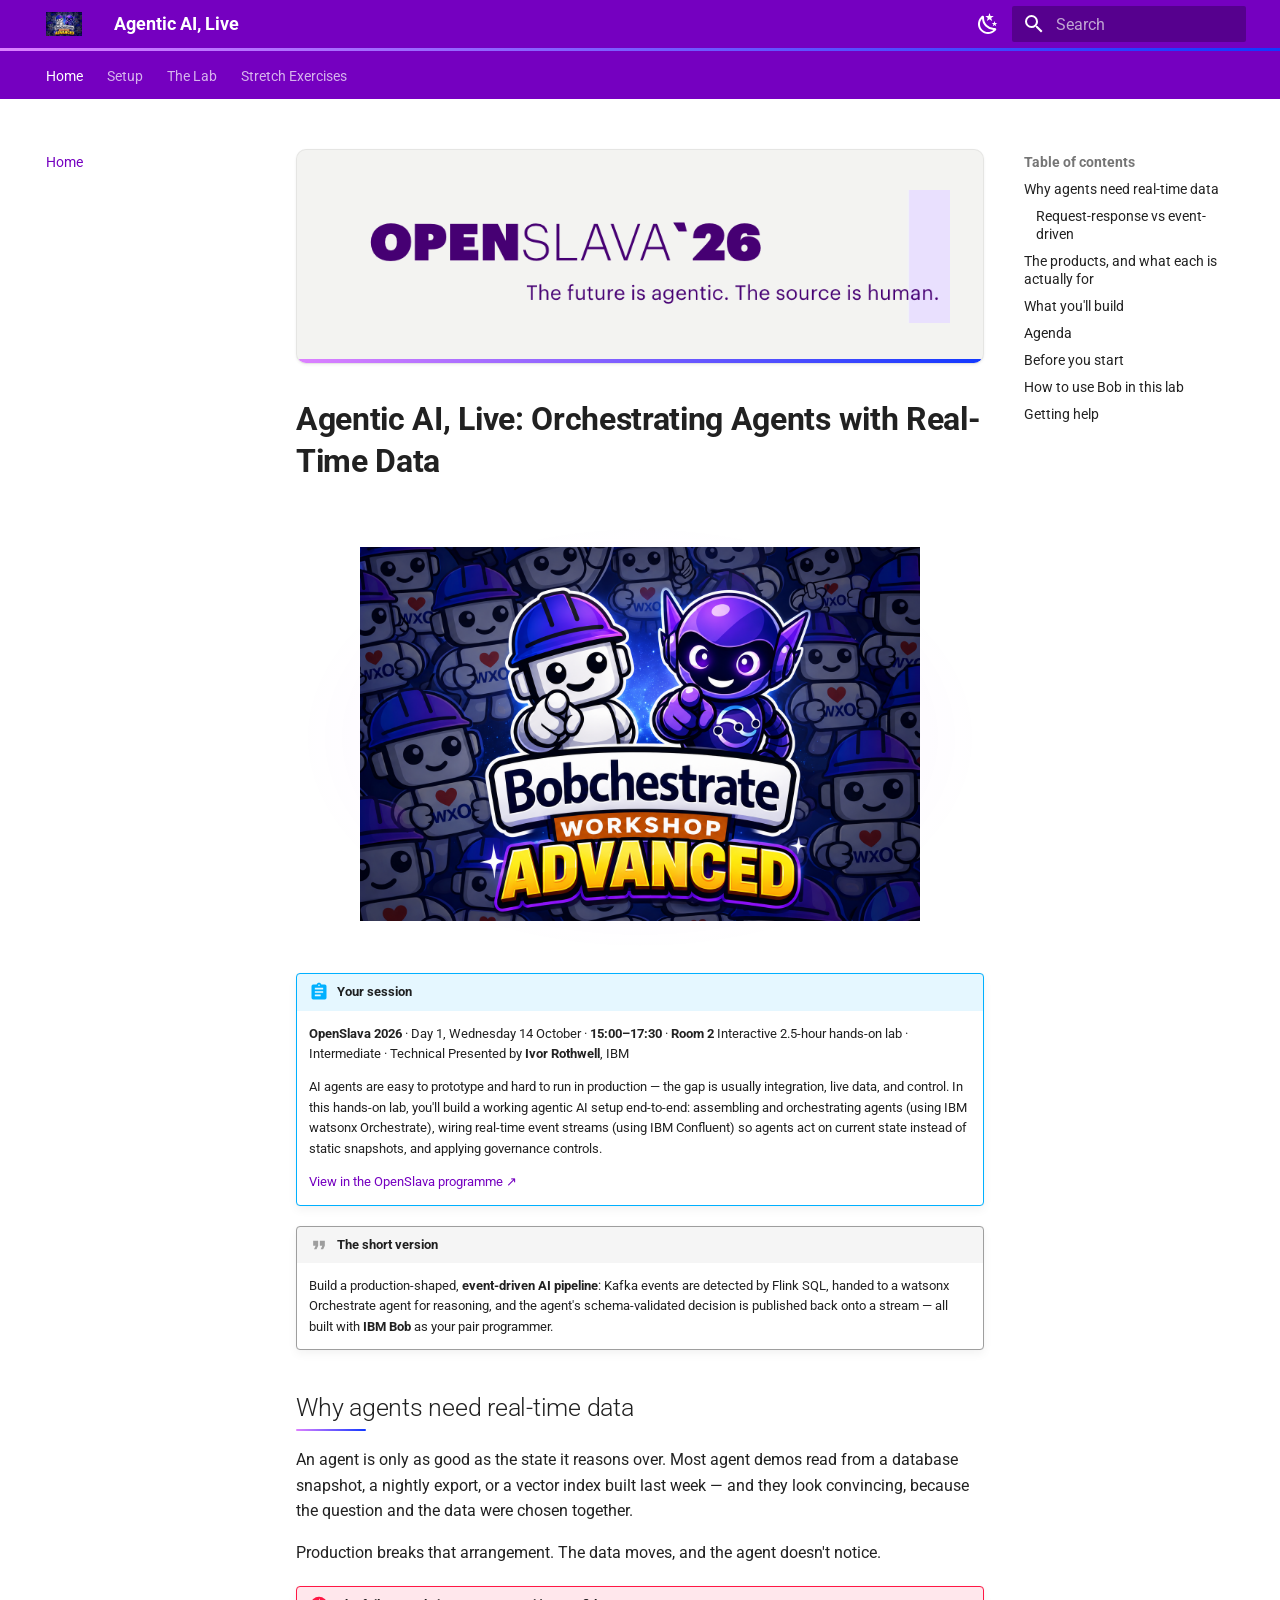
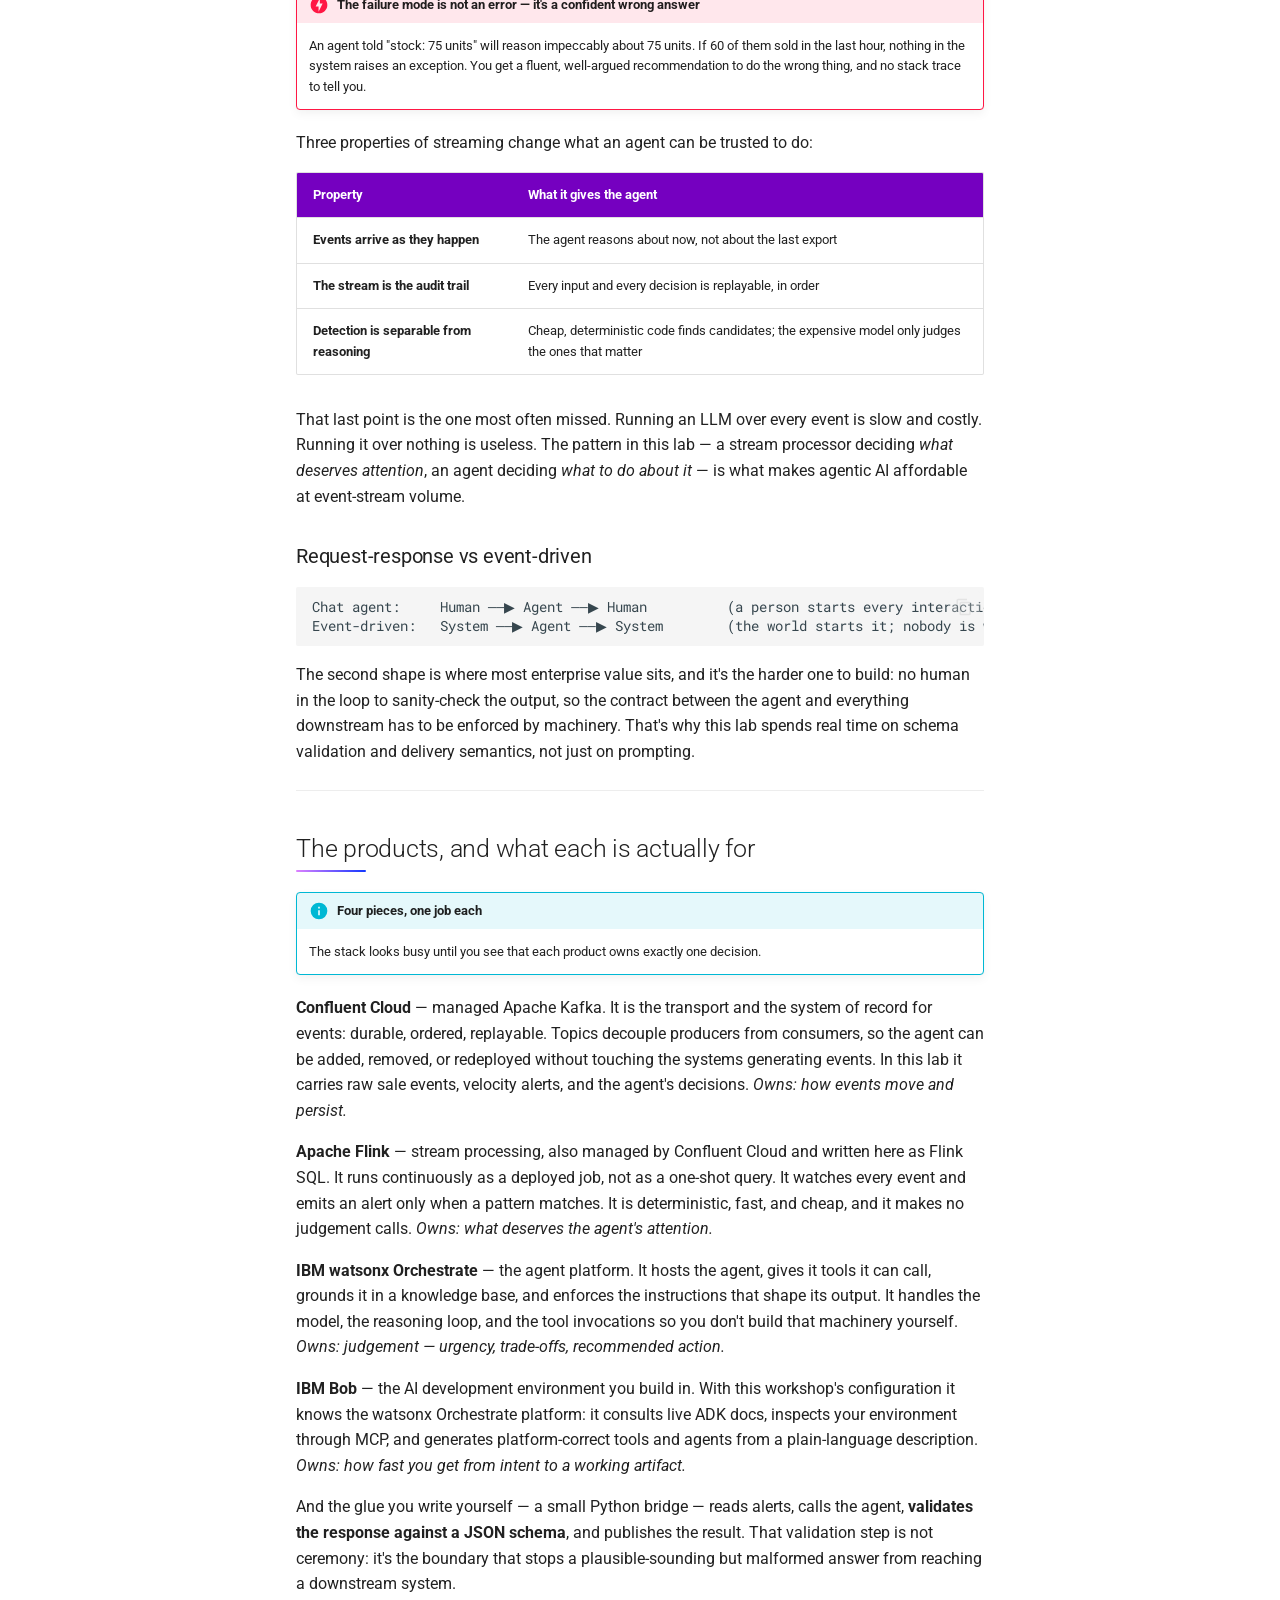
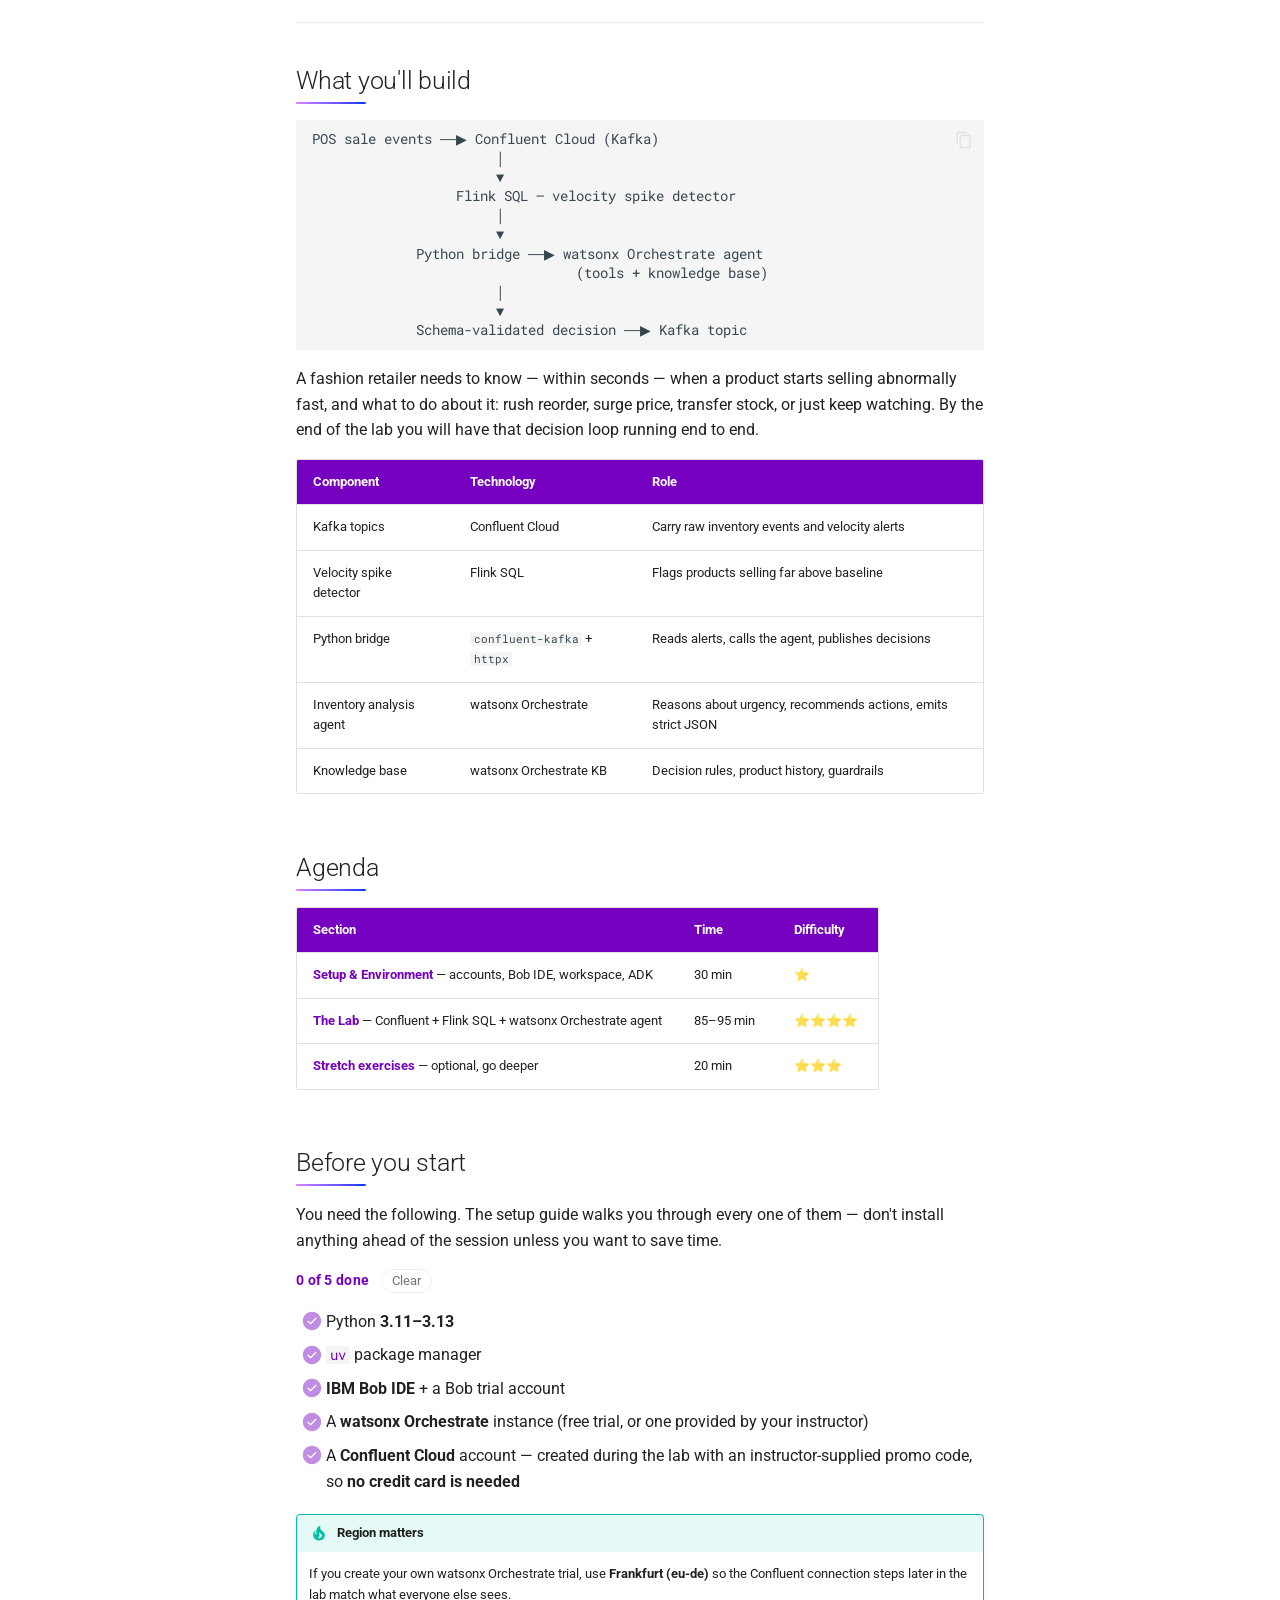
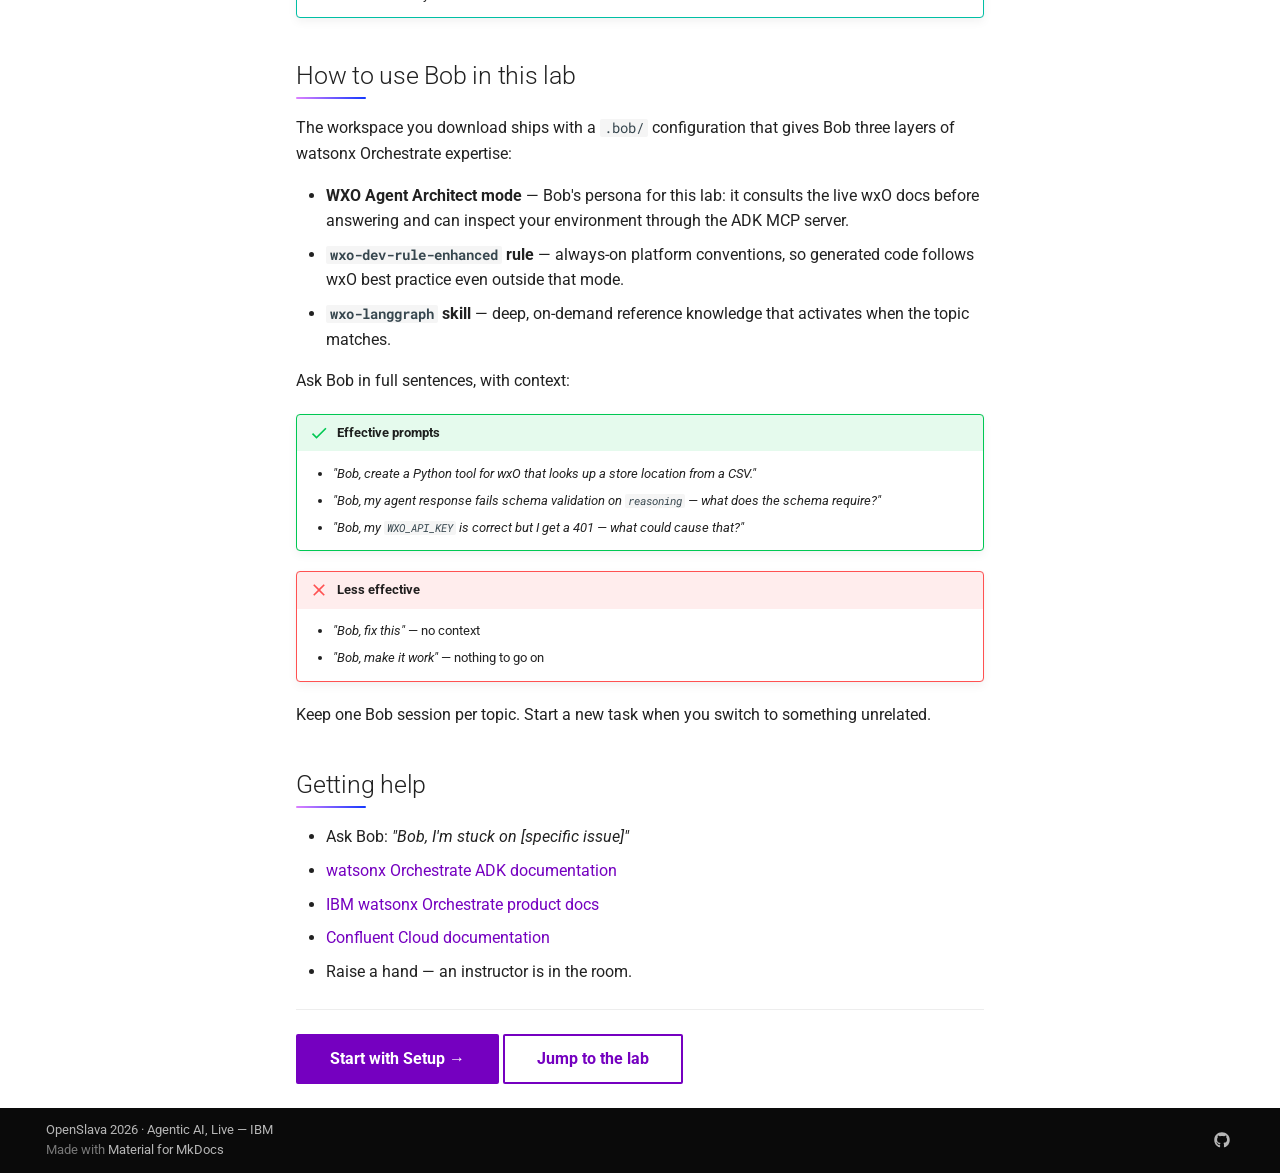
==== index.html @ cc2e5dec "Deployed d00fe9d with MkDocs version: 1.6.1" ====
<!doctype html>
<html lang="en" class="no-js">
  <head>
    
      <meta charset="utf-8">
      <meta name="viewport" content="width=device-width,initial-scale=1">
      
        <meta name="description" content="OpenSlava 2026 hands-on lab — Agentic AI, Live: Orchestrating Agents with Real-Time Data. Build an event-driven AI pipeline with Confluent Cloud, Flink SQL and IBM watsonx Orchestrate, using IBM Bob as your pair programmer.">
      
      
        <meta name="author" content="Ivor Rothwell, IBM">
      
      
        <link rel="canonical" href="https://irpk026.github.io/docs-advanced/">
      
      
      
        <link rel="next" href="setup/">
      
      
        
      
      
      <link rel="icon" href="assets/BWS_Advanced.png">
      <meta name="generator" content="mkdocs-1.6.1, mkdocs-material-9.7.7">
    
    
      
        <title>Agentic AI, Live</title>
      
    
    
      <link rel="stylesheet" href="assets/stylesheets/main.ec1eaa64.min.css">
      
        
        <link rel="stylesheet" href="assets/stylesheets/palette.ab4e12ef.min.css">
      
      


    
    
      
    
    
      
        
        
        <link rel="preconnect" href="https://fonts.gstatic.com" crossorigin>
        <link rel="stylesheet" href="https://fonts.googleapis.com/css?family=Roboto:300,300i,400,400i,700,700i%7CRoboto+Mono:400,400i,700,700i&display=fallback">
        <style>:root{--md-text-font:"Roboto";--md-code-font:"Roboto Mono"}</style>
      
    
    
      <link rel="stylesheet" href="stylesheets/openslava.css">
    
    <script>__md_scope=new URL(".",location),__md_hash=e=>[...e].reduce(((e,_)=>(e<<5)-e+_.charCodeAt(0)),0),__md_get=(e,_=localStorage,t=__md_scope)=>JSON.parse(_.getItem(t.pathname+"."+e)),__md_set=(e,_,t=localStorage,a=__md_scope)=>{try{t.setItem(a.pathname+"."+e,JSON.stringify(_))}catch(e){}}</script>
    
      

    
    
  </head>
  
  
    
    
      
    
    
    
    
    <body dir="ltr" data-md-color-scheme="default" data-md-color-primary="custom" data-md-color-accent="custom">
  
    
    <input class="md-toggle" data-md-toggle="drawer" type="checkbox" id="__drawer" autocomplete="off">
    <input class="md-toggle" data-md-toggle="search" type="checkbox" id="__search" autocomplete="off">
    <label class="md-overlay" for="__drawer"></label>
    <div data-md-component="skip">
      
        
        <a href="#agentic-ai-live-orchestrating-agents-with-real-time-data" class="md-skip">
          Skip to content
        </a>
      
    </div>
    <div data-md-component="announce">
      
    </div>
    
    
      

<header class="md-header" data-md-component="header">
  <nav class="md-header__inner md-grid" aria-label="Header">
    <a href="." title="Agentic AI, Live" class="md-header__button md-logo" aria-label="Agentic AI, Live" data-md-component="logo">
      
  <img src="assets/BWS_Advanced.png" alt="logo">

    </a>
    <label class="md-header__button md-icon" for="__drawer">
      
      <svg xmlns="http://www.w3.org/2000/svg" viewBox="0 0 24 24"><path d="M3 6h18v2H3zm0 5h18v2H3zm0 5h18v2H3z"/></svg>
    </label>
    <div class="md-header__title" data-md-component="header-title">
      <div class="md-header__ellipsis">
        <div class="md-header__topic">
          <span class="md-ellipsis">
            Agentic AI, Live
          </span>
        </div>
        <div class="md-header__topic" data-md-component="header-topic">
          <span class="md-ellipsis">
            
              Home
            
          </span>
        </div>
      </div>
    </div>
    
      
        <form class="md-header__option" data-md-component="palette">
  
    
    
    
    <input class="md-option" data-md-color-media="(prefers-color-scheme: light)" data-md-color-scheme="default" data-md-color-primary="custom" data-md-color-accent="custom"  aria-label="Switch to dark mode"  type="radio" name="__palette" id="__palette_0">
    
      <label class="md-header__button md-icon" title="Switch to dark mode" for="__palette_1" hidden>
        <svg xmlns="http://www.w3.org/2000/svg" viewBox="0 0 24 24"><path d="m17.75 4.09-2.53 1.94.91 3.06-2.63-1.81-2.63 1.81.91-3.06-2.53-1.94L12.44 4l1.06-3 1.06 3zm3.5 6.91-1.64 1.25.59 1.98-1.7-1.17-1.7 1.17.59-1.98L15.75 11l2.06-.05L18.5 9l.69 1.95zm-2.28 4.95c.83-.08 1.72 1.1 1.19 1.85-.32.45-.66.87-1.08 1.27C15.17 23 8.84 23 4.94 19.07c-3.91-3.9-3.91-10.24 0-14.14.4-.4.82-.76 1.27-1.08.75-.53 1.93.36 1.85 1.19-.27 2.86.69 5.83 2.89 8.02a9.96 9.96 0 0 0 8.02 2.89m-1.64 2.02a12.08 12.08 0 0 1-7.8-3.47c-2.17-2.19-3.33-5-3.49-7.82-2.81 3.14-2.7 7.96.31 10.98 3.02 3.01 7.84 3.12 10.98.31"/></svg>
      </label>
    
  
    
    
    
    <input class="md-option" data-md-color-media="(prefers-color-scheme: dark)" data-md-color-scheme="slate" data-md-color-primary="custom" data-md-color-accent="custom"  aria-label="Switch to light mode"  type="radio" name="__palette" id="__palette_1">
    
      <label class="md-header__button md-icon" title="Switch to light mode" for="__palette_0" hidden>
        <svg xmlns="http://www.w3.org/2000/svg" viewBox="0 0 24 24"><path d="M12 7a5 5 0 0 1 5 5 5 5 0 0 1-5 5 5 5 0 0 1-5-5 5 5 0 0 1 5-5m0 2a3 3 0 0 0-3 3 3 3 0 0 0 3 3 3 3 0 0 0 3-3 3 3 0 0 0-3-3m0-7 2.39 3.42C13.65 5.15 12.84 5 12 5s-1.65.15-2.39.42zM3.34 7l4.16-.35A7.2 7.2 0 0 0 5.94 8.5c-.44.74-.69 1.5-.83 2.29zm.02 10 1.76-3.77a7.131 7.131 0 0 0 2.38 4.14zM20.65 7l-1.77 3.79a7.02 7.02 0 0 0-2.38-4.15zm-.01 10-4.14.36c.59-.51 1.12-1.14 1.54-1.86.42-.73.69-1.5.83-2.29zM12 22l-2.41-3.44c.74.27 1.55.44 2.41.44.82 0 1.63-.17 2.37-.44z"/></svg>
      </label>
    
  
</form>
      
    
    
      <script>var palette=__md_get("__palette");if(palette&&palette.color){if("(prefers-color-scheme)"===palette.color.media){var media=matchMedia("(prefers-color-scheme: light)"),input=document.querySelector(media.matches?"[data-md-color-media='(prefers-color-scheme: light)']":"[data-md-color-media='(prefers-color-scheme: dark)']");palette.color.media=input.getAttribute("data-md-color-media"),palette.color.scheme=input.getAttribute("data-md-color-scheme"),palette.color.primary=input.getAttribute("data-md-color-primary"),palette.color.accent=input.getAttribute("data-md-color-accent")}for(var[key,value]of Object.entries(palette.color))document.body.setAttribute("data-md-color-"+key,value)}</script>
    
    
    
      
      
        <label class="md-header__button md-icon" for="__search">
          
          <svg xmlns="http://www.w3.org/2000/svg" viewBox="0 0 24 24"><path d="M9.5 3A6.5 6.5 0 0 1 16 9.5c0 1.61-.59 3.09-1.56 4.23l.27.27h.79l5 5-1.5 1.5-5-5v-.79l-.27-.27A6.52 6.52 0 0 1 9.5 16 6.5 6.5 0 0 1 3 9.5 6.5 6.5 0 0 1 9.5 3m0 2C7 5 5 7 5 9.5S7 14 9.5 14 14 12 14 9.5 12 5 9.5 5"/></svg>
        </label>
        <div class="md-search" data-md-component="search" role="dialog">
  <label class="md-search__overlay" for="__search"></label>
  <div class="md-search__inner" role="search">
    <form class="md-search__form" name="search">
      <input type="text" class="md-search__input" name="query" aria-label="Search" placeholder="Search" autocapitalize="off" autocorrect="off" autocomplete="off" spellcheck="false" data-md-component="search-query" required>
      <label class="md-search__icon md-icon" for="__search">
        
        <svg xmlns="http://www.w3.org/2000/svg" viewBox="0 0 24 24"><path d="M9.5 3A6.5 6.5 0 0 1 16 9.5c0 1.61-.59 3.09-1.56 4.23l.27.27h.79l5 5-1.5 1.5-5-5v-.79l-.27-.27A6.52 6.52 0 0 1 9.5 16 6.5 6.5 0 0 1 3 9.5 6.5 6.5 0 0 1 9.5 3m0 2C7 5 5 7 5 9.5S7 14 9.5 14 14 12 14 9.5 12 5 9.5 5"/></svg>
        
        <svg xmlns="http://www.w3.org/2000/svg" viewBox="0 0 24 24"><path d="M20 11v2H8l5.5 5.5-1.42 1.42L4.16 12l7.92-7.92L13.5 5.5 8 11z"/></svg>
      </label>
      <nav class="md-search__options" aria-label="Search">
        
        <button type="reset" class="md-search__icon md-icon" title="Clear" aria-label="Clear" tabindex="-1">
          
          <svg xmlns="http://www.w3.org/2000/svg" viewBox="0 0 24 24"><path d="M19 6.41 17.59 5 12 10.59 6.41 5 5 6.41 10.59 12 5 17.59 6.41 19 12 13.41 17.59 19 19 17.59 13.41 12z"/></svg>
        </button>
      </nav>
      
        <div class="md-search__suggest" data-md-component="search-suggest"></div>
      
    </form>
    <div class="md-search__output">
      <div class="md-search__scrollwrap" tabindex="0" data-md-scrollfix>
        <div class="md-search-result" data-md-component="search-result">
          <div class="md-search-result__meta">
            Initializing search
          </div>
          <ol class="md-search-result__list" role="presentation"></ol>
        </div>
      </div>
    </div>
  </div>
</div>
      
    
    
  </nav>
  
</header>
    
    <div class="md-container" data-md-component="container">
      
      
        
          
            
<nav class="md-tabs" aria-label="Tabs" data-md-component="tabs">
  <div class="md-grid">
    <ul class="md-tabs__list">
      
        
  
  
  
    
  
  
    <li class="md-tabs__item md-tabs__item--active">
      <a href="." class="md-tabs__link">
        
  
  
    
  
  Home

      </a>
    </li>
  

      
        
  
  
  
  
    <li class="md-tabs__item">
      <a href="setup/" class="md-tabs__link">
        
  
  
    
  
  Setup

      </a>
    </li>
  

      
        
  
  
  
  
    <li class="md-tabs__item">
      <a href="lab/" class="md-tabs__link">
        
  
  
    
  
  The Lab

      </a>
    </li>
  

      
        
  
  
  
  
    <li class="md-tabs__item">
      <a href="lab/exercises/" class="md-tabs__link">
        
  
  
    
  
  Stretch Exercises

      </a>
    </li>
  

      
    </ul>
  </div>
</nav>
          
        
      
      <main class="md-main" data-md-component="main">
        <div class="md-main__inner md-grid">
          
            
              
              <div class="md-sidebar md-sidebar--primary" data-md-component="sidebar" data-md-type="navigation" >
                <div class="md-sidebar__scrollwrap">
                  <div class="md-sidebar__inner">
                    


  


<nav class="md-nav md-nav--primary md-nav--lifted" aria-label="Navigation" data-md-level="0">
  <label class="md-nav__title" for="__drawer">
    <a href="." title="Agentic AI, Live" class="md-nav__button md-logo" aria-label="Agentic AI, Live" data-md-component="logo">
      
  <img src="assets/BWS_Advanced.png" alt="logo">

    </a>
    Agentic AI, Live
  </label>
  
  <ul class="md-nav__list" data-md-scrollfix>
    
      
      
  
  
    
  
  
  
    <li class="md-nav__item md-nav__item--active">
      
      <input class="md-nav__toggle md-toggle" type="checkbox" id="__toc">
      
      
        
      
      
        <label class="md-nav__link md-nav__link--active" for="__toc">
          
  
  
  <span class="md-ellipsis">
    
  
    Home
  

    
  </span>
  
  

          <span class="md-nav__icon md-icon"></span>
        </label>
      
      <a href="." class="md-nav__link md-nav__link--active">
        
  
  
  <span class="md-ellipsis">
    
  
    Home
  

    
  </span>
  
  

      </a>
      
        

<nav class="md-nav md-nav--secondary" aria-label="Table of contents">
  
  
  
    
  
  
    <label class="md-nav__title" for="__toc">
      <span class="md-nav__icon md-icon"></span>
      Table of contents
    </label>
    <ul class="md-nav__list" data-md-component="toc" data-md-scrollfix>
      
        <li class="md-nav__item">
  <a href="#why-agents-need-real-time-data" class="md-nav__link">
    <span class="md-ellipsis">
      
        Why agents need real-time data
      
    </span>
  </a>
  
    <nav class="md-nav" aria-label="Why agents need real-time data">
      <ul class="md-nav__list">
        
          <li class="md-nav__item">
  <a href="#request-response-vs-event-driven" class="md-nav__link">
    <span class="md-ellipsis">
      
        Request-response vs event-driven
      
    </span>
  </a>
  
</li>
        
      </ul>
    </nav>
  
</li>
      
        <li class="md-nav__item">
  <a href="#the-products-and-what-each-is-actually-for" class="md-nav__link">
    <span class="md-ellipsis">
      
        The products, and what each is actually for
      
    </span>
  </a>
  
</li>
      
        <li class="md-nav__item">
  <a href="#what-youll-build" class="md-nav__link">
    <span class="md-ellipsis">
      
        What you'll build
      
    </span>
  </a>
  
</li>
      
        <li class="md-nav__item">
  <a href="#agenda" class="md-nav__link">
    <span class="md-ellipsis">
      
        Agenda
      
    </span>
  </a>
  
</li>
      
        <li class="md-nav__item">
  <a href="#before-you-start" class="md-nav__link">
    <span class="md-ellipsis">
      
        Before you start
      
    </span>
  </a>
  
</li>
      
        <li class="md-nav__item">
  <a href="#how-to-use-bob-in-this-lab" class="md-nav__link">
    <span class="md-ellipsis">
      
        How to use Bob in this lab
      
    </span>
  </a>
  
</li>
      
        <li class="md-nav__item">
  <a href="#getting-help" class="md-nav__link">
    <span class="md-ellipsis">
      
        Getting help
      
    </span>
  </a>
  
</li>
      
    </ul>
  
</nav>
      
    </li>
  

    
      
      
  
  
  
  
    <li class="md-nav__item">
      <a href="setup/" class="md-nav__link">
        
  
  
  <span class="md-ellipsis">
    
  
    Setup
  

    
  </span>
  
  

      </a>
    </li>
  

    
      
      
  
  
  
  
    <li class="md-nav__item">
      <a href="lab/" class="md-nav__link">
        
  
  
  <span class="md-ellipsis">
    
  
    The Lab
  

    
  </span>
  
  

      </a>
    </li>
  

    
      
      
  
  
  
  
    <li class="md-nav__item">
      <a href="lab/exercises/" class="md-nav__link">
        
  
  
  <span class="md-ellipsis">
    
  
    Stretch Exercises
  

    
  </span>
  
  

      </a>
    </li>
  

    
  </ul>
</nav>
                  </div>
                </div>
              </div>
            
            
              
              <div class="md-sidebar md-sidebar--secondary" data-md-component="sidebar" data-md-type="toc" >
                <div class="md-sidebar__scrollwrap">
                  <div class="md-sidebar__inner">
                    

<nav class="md-nav md-nav--secondary" aria-label="Table of contents">
  
  
  
    
  
  
    <label class="md-nav__title" for="__toc">
      <span class="md-nav__icon md-icon"></span>
      Table of contents
    </label>
    <ul class="md-nav__list" data-md-component="toc" data-md-scrollfix>
      
        <li class="md-nav__item">
  <a href="#why-agents-need-real-time-data" class="md-nav__link">
    <span class="md-ellipsis">
      
        Why agents need real-time data
      
    </span>
  </a>
  
    <nav class="md-nav" aria-label="Why agents need real-time data">
      <ul class="md-nav__list">
        
          <li class="md-nav__item">
  <a href="#request-response-vs-event-driven" class="md-nav__link">
    <span class="md-ellipsis">
      
        Request-response vs event-driven
      
    </span>
  </a>
  
</li>
        
      </ul>
    </nav>
  
</li>
      
        <li class="md-nav__item">
  <a href="#the-products-and-what-each-is-actually-for" class="md-nav__link">
    <span class="md-ellipsis">
      
        The products, and what each is actually for
      
    </span>
  </a>
  
</li>
      
        <li class="md-nav__item">
  <a href="#what-youll-build" class="md-nav__link">
    <span class="md-ellipsis">
      
        What you'll build
      
    </span>
  </a>
  
</li>
      
        <li class="md-nav__item">
  <a href="#agenda" class="md-nav__link">
    <span class="md-ellipsis">
      
        Agenda
      
    </span>
  </a>
  
</li>
      
        <li class="md-nav__item">
  <a href="#before-you-start" class="md-nav__link">
    <span class="md-ellipsis">
      
        Before you start
      
    </span>
  </a>
  
</li>
      
        <li class="md-nav__item">
  <a href="#how-to-use-bob-in-this-lab" class="md-nav__link">
    <span class="md-ellipsis">
      
        How to use Bob in this lab
      
    </span>
  </a>
  
</li>
      
        <li class="md-nav__item">
  <a href="#getting-help" class="md-nav__link">
    <span class="md-ellipsis">
      
        Getting help
      
    </span>
  </a>
  
</li>
      
    </ul>
  
</nav>
                  </div>
                </div>
              </div>
            
          
          
            <div class="md-content" data-md-component="content">
              
              <article class="md-content__inner md-typeset">
                
                  



<p class="os-lockup">
<img alt="OpenSlava 2026 — The future is agentic. The source is human." src="assets/openslava-2026.png" />
</p>
<h1 id="agentic-ai-live-orchestrating-agents-with-real-time-data">Agentic AI, Live: Orchestrating Agents with Real-Time Data<a class="headerlink" href="#agentic-ai-live-orchestrating-agents-with-real-time-data" title="Permanent link">&para;</a></h1>
<p align="center">
  <img src="assets/BWS_Advanced.png" alt="Advanced watsonx Orchestrate workshop" width="560">
</p>

<div class="admonition abstract">
<p class="admonition-title">Your session</p>
<p><strong>OpenSlava 2026</strong> · Day 1, Wednesday 14 October · <strong>15:00–17:30</strong> · <strong>Room 2</strong>
Interactive 2.5-hour hands-on lab · Intermediate · Technical
Presented by <strong>Ivor Rothwell</strong>, IBM</p>
<p>AI agents are easy to prototype and hard to run in production — the gap is usually
integration, live data, and control. In this hands-on lab, you'll build a working
agentic AI setup end-to-end: assembling and orchestrating agents (using IBM watsonx
Orchestrate), wiring real-time event streams (using IBM Confluent) so agents act on
current state instead of static snapshots, and applying governance controls.</p>
<p><a href="https://www.openslava.sk/2026/#/program/05da314c-f645-4755-84bd-0fc42b8cb028">View in the OpenSlava programme ↗</a></p>
</div>
<div class="admonition quote">
<p class="admonition-title">The short version</p>
<p>Build a production-shaped, <strong>event-driven AI pipeline</strong>: Kafka events are detected by
Flink SQL, handed to a watsonx Orchestrate agent for reasoning, and the agent's
schema-validated decision is published back onto a stream — all built with
<strong>IBM Bob</strong> as your pair programmer.</p>
</div>
<h2 id="why-agents-need-real-time-data">Why agents need real-time data<a class="headerlink" href="#why-agents-need-real-time-data" title="Permanent link">&para;</a></h2>
<p>An agent is only as good as the state it reasons over. Most agent demos read from a
database snapshot, a nightly export, or a vector index built last week — and they look
convincing, because the question and the data were chosen together.</p>
<p>Production breaks that arrangement. The data moves, and the agent doesn't notice.</p>
<div class="admonition danger">
<p class="admonition-title">The failure mode is not an error — it's a confident wrong answer</p>
<p>An agent told "stock: 75 units" will reason impeccably about 75 units. If 60 of them
sold in the last hour, nothing in the system raises an exception. You get a fluent,
well-argued recommendation to do the wrong thing, and no stack trace to tell you.</p>
</div>
<p>Three properties of streaming change what an agent can be trusted to do:</p>
<table>
<thead>
<tr>
<th>Property</th>
<th>What it gives the agent</th>
</tr>
</thead>
<tbody>
<tr>
<td><strong>Events arrive as they happen</strong></td>
<td>The agent reasons about now, not about the last export</td>
</tr>
<tr>
<td><strong>The stream is the audit trail</strong></td>
<td>Every input and every decision is replayable, in order</td>
</tr>
<tr>
<td><strong>Detection is separable from reasoning</strong></td>
<td>Cheap, deterministic code finds candidates; the expensive model only judges the ones that matter</td>
</tr>
</tbody>
</table>
<p>That last point is the one most often missed. Running an LLM over every event is slow and
costly. Running it over nothing is useless. The pattern in this lab — a stream processor
deciding <em>what deserves attention</em>, an agent deciding <em>what to do about it</em> — is what
makes agentic AI affordable at event-stream volume.</p>
<h3 id="request-response-vs-event-driven">Request-response vs event-driven<a class="headerlink" href="#request-response-vs-event-driven" title="Permanent link">&para;</a></h3>
<div class="language-text highlight"><pre><span></span><code><span id="__span-0-1"><a id="__codelineno-0-1" name="__codelineno-0-1" href="#__codelineno-0-1"></a>Chat agent:     Human ──▶ Agent ──▶ Human          (a person starts every interaction)
</span><span id="__span-0-2"><a id="__codelineno-0-2" name="__codelineno-0-2" href="#__codelineno-0-2"></a>Event-driven:   System ──▶ Agent ──▶ System        (the world starts it; nobody is waiting)
</span></code></pre></div>
<p>The second shape is where most enterprise value sits, and it's the harder one to build:
no human in the loop to sanity-check the output, so the contract between the agent and
everything downstream has to be enforced by machinery. That's why this lab spends real
time on schema validation and delivery semantics, not just on prompting.</p>
<hr />
<h2 id="the-products-and-what-each-is-actually-for">The products, and what each is actually for<a class="headerlink" href="#the-products-and-what-each-is-actually-for" title="Permanent link">&para;</a></h2>
<div class="admonition info">
<p class="admonition-title">Four pieces, one job each</p>
<p>The stack looks busy until you see that each product owns exactly one decision.</p>
</div>
<p><strong>Confluent Cloud</strong> — managed Apache Kafka. It is the transport and the system of record
for events: durable, ordered, replayable. Topics decouple producers from consumers, so
the agent can be added, removed, or redeployed without touching the systems generating
events. In this lab it carries raw sale events, velocity alerts, and the agent's
decisions. <em>Owns: how events move and persist.</em></p>
<p><strong>Apache Flink</strong> — stream processing, also managed by Confluent Cloud and written here as
Flink SQL. It runs continuously as a deployed job, not as a one-shot query. It watches every event and emits an alert only when a pattern matches.
It is deterministic, fast, and cheap, and it makes no judgement calls. <em>Owns: what
deserves the agent's attention.</em></p>
<p><strong>IBM watsonx Orchestrate</strong> — the agent platform. It hosts the agent, gives it tools it
can call, grounds it in a knowledge base, and enforces the instructions that shape its
output. It handles the model, the reasoning loop, and the tool invocations so you don't
build that machinery yourself. <em>Owns: judgement — urgency, trade-offs, recommended
action.</em></p>
<p><strong>IBM Bob</strong> — the AI development environment you build in. With this workshop's
configuration it knows the watsonx Orchestrate platform: it consults live ADK docs,
inspects your environment through MCP, and generates platform-correct tools and agents
from a plain-language description. <em>Owns: how fast you get from intent to a working
artifact.</em></p>
<p>And the glue you write yourself — a small Python bridge — reads alerts, calls the agent,
<strong>validates the response against a JSON schema</strong>, and publishes the result. That
validation step is not ceremony: it's the boundary that stops a plausible-sounding but
malformed answer from reaching a downstream system.</p>
<hr />
<h2 id="what-youll-build">What you'll build<a class="headerlink" href="#what-youll-build" title="Permanent link">&para;</a></h2>
<div class="language-text highlight"><pre><span></span><code><span id="__span-1-1"><a id="__codelineno-1-1" name="__codelineno-1-1" href="#__codelineno-1-1"></a>POS sale events ──▶ Confluent Cloud (Kafka)
</span><span id="__span-1-2"><a id="__codelineno-1-2" name="__codelineno-1-2" href="#__codelineno-1-2"></a>                       │
</span><span id="__span-1-3"><a id="__codelineno-1-3" name="__codelineno-1-3" href="#__codelineno-1-3"></a>                       ▼
</span><span id="__span-1-4"><a id="__codelineno-1-4" name="__codelineno-1-4" href="#__codelineno-1-4"></a>                  Flink SQL — velocity spike detector
</span><span id="__span-1-5"><a id="__codelineno-1-5" name="__codelineno-1-5" href="#__codelineno-1-5"></a>                       │
</span><span id="__span-1-6"><a id="__codelineno-1-6" name="__codelineno-1-6" href="#__codelineno-1-6"></a>                       ▼
</span><span id="__span-1-7"><a id="__codelineno-1-7" name="__codelineno-1-7" href="#__codelineno-1-7"></a>             Python bridge ──▶ watsonx Orchestrate agent
</span><span id="__span-1-8"><a id="__codelineno-1-8" name="__codelineno-1-8" href="#__codelineno-1-8"></a>                                 (tools + knowledge base)
</span><span id="__span-1-9"><a id="__codelineno-1-9" name="__codelineno-1-9" href="#__codelineno-1-9"></a>                       │
</span><span id="__span-1-10"><a id="__codelineno-1-10" name="__codelineno-1-10" href="#__codelineno-1-10"></a>                       ▼
</span><span id="__span-1-11"><a id="__codelineno-1-11" name="__codelineno-1-11" href="#__codelineno-1-11"></a>             Schema-validated decision ──▶ Kafka topic
</span></code></pre></div>
<p>A fashion retailer needs to know — within seconds — when a product starts selling
abnormally fast, and what to do about it: rush reorder, surge price, transfer stock, or
just keep watching. By the end of the lab you will have that decision loop running
end to end.</p>
<table>
<thead>
<tr>
<th>Component</th>
<th>Technology</th>
<th>Role</th>
</tr>
</thead>
<tbody>
<tr>
<td>Kafka topics</td>
<td>Confluent Cloud</td>
<td>Carry raw inventory events and velocity alerts</td>
</tr>
<tr>
<td>Velocity spike detector</td>
<td>Flink SQL</td>
<td>Flags products selling far above baseline</td>
</tr>
<tr>
<td>Python bridge</td>
<td><code>confluent-kafka</code> + <code>httpx</code></td>
<td>Reads alerts, calls the agent, publishes decisions</td>
</tr>
<tr>
<td>Inventory analysis agent</td>
<td>watsonx Orchestrate</td>
<td>Reasons about urgency, recommends actions, emits strict JSON</td>
</tr>
<tr>
<td>Knowledge base</td>
<td>watsonx Orchestrate KB</td>
<td>Decision rules, product history, guardrails</td>
</tr>
</tbody>
</table>
<h2 id="agenda">Agenda<a class="headerlink" href="#agenda" title="Permanent link">&para;</a></h2>
<table>
<thead>
<tr>
<th>Section</th>
<th>Time</th>
<th>Difficulty</th>
</tr>
</thead>
<tbody>
<tr>
<td><a href="setup/"><strong>Setup &amp; Environment</strong></a> — accounts, Bob IDE, workspace, ADK</td>
<td>30 min</td>
<td>⭐</td>
</tr>
<tr>
<td><a href="lab/"><strong>The Lab</strong></a> — Confluent + Flink SQL + watsonx Orchestrate agent</td>
<td>85–95 min</td>
<td>⭐⭐⭐⭐</td>
</tr>
<tr>
<td><a href="lab/exercises/"><strong>Stretch exercises</strong></a> — optional, go deeper</td>
<td>20 min</td>
<td>⭐⭐⭐</td>
</tr>
</tbody>
</table>
<h2 id="before-you-start">Before you start<a class="headerlink" href="#before-you-start" title="Permanent link">&para;</a></h2>
<p>You need the following. The setup guide walks you through every one of them — don't install
anything ahead of the session unless you want to save time.</p>
<ul class="task-list">
<li class="task-list-item"><label class="task-list-control"><input type="checkbox" disabled/><span class="task-list-indicator"></span></label> Python <strong>3.11–3.13</strong></li>
<li class="task-list-item"><label class="task-list-control"><input type="checkbox" disabled/><span class="task-list-indicator"></span></label> <a href="https://docs.astral.sh/uv/"><code>uv</code></a> package manager</li>
<li class="task-list-item"><label class="task-list-control"><input type="checkbox" disabled/><span class="task-list-indicator"></span></label> <strong>IBM Bob IDE</strong> + a Bob trial account</li>
<li class="task-list-item"><label class="task-list-control"><input type="checkbox" disabled/><span class="task-list-indicator"></span></label> A <strong>watsonx Orchestrate</strong> instance (free trial, or one provided by your instructor)</li>
<li class="task-list-item"><label class="task-list-control"><input type="checkbox" disabled/><span class="task-list-indicator"></span></label> A <strong>Confluent Cloud</strong> account — created during the lab with an instructor-supplied promo code, so <strong>no credit card is needed</strong></li>
</ul>
<div class="admonition tip">
<p class="admonition-title">Region matters</p>
<p>If you create your own watsonx Orchestrate trial, use <strong>Frankfurt (eu-de)</strong> so the
Confluent connection steps later in the lab match what everyone else sees.</p>
</div>
<h2 id="how-to-use-bob-in-this-lab">How to use Bob in this lab<a class="headerlink" href="#how-to-use-bob-in-this-lab" title="Permanent link">&para;</a></h2>
<p>The workspace you download ships with a <code>.bob/</code> configuration that gives Bob three
layers of watsonx Orchestrate expertise:</p>
<ul>
<li><strong>WXO Agent Architect mode</strong> — Bob's persona for this lab: it consults the live wxO docs
  before answering and can inspect your environment through the ADK MCP server.</li>
<li><strong><code>wxo-dev-rule-enhanced</code> rule</strong> — always-on platform conventions, so generated code
  follows wxO best practice even outside that mode.</li>
<li><strong><code>wxo-langgraph</code> skill</strong> — deep, on-demand reference knowledge that activates when
  the topic matches.</li>
</ul>
<p>Ask Bob in full sentences, with context:</p>
<div class="admonition success">
<p class="admonition-title">Effective prompts</p>
<ul>
<li><em>"Bob, create a Python tool for wxO that looks up a store location from a CSV."</em></li>
<li><em>"Bob, my agent response fails schema validation on <code>reasoning</code> — what does the schema require?"</em></li>
<li><em>"Bob, my <code>WXO_API_KEY</code> is correct but I get a 401 — what could cause that?"</em></li>
</ul>
</div>
<div class="admonition failure">
<p class="admonition-title">Less effective</p>
<ul>
<li><em>"Bob, fix this"</em> — no context</li>
<li><em>"Bob, make it work"</em> — nothing to go on</li>
</ul>
</div>
<p>Keep one Bob session per topic. Start a new task when you switch to something unrelated.</p>
<h2 id="getting-help">Getting help<a class="headerlink" href="#getting-help" title="Permanent link">&para;</a></h2>
<ul>
<li>Ask Bob: <em>"Bob, I'm stuck on [specific issue]"</em></li>
<li><a href="https://developer.watson-orchestrate.ibm.com/">watsonx Orchestrate ADK documentation</a></li>
<li><a href="https://www.ibm.com/docs/en/watsonx/watson-orchestrate">IBM watsonx Orchestrate product docs</a></li>
<li><a href="https://docs.confluent.io/cloud/current/overview.html">Confluent Cloud documentation</a></li>
<li>Raise a hand — an instructor is in the room.</li>
</ul>
<hr />
<p><a class="md-button md-button--primary" href="setup/">Start with Setup →</a>
<a class="md-button" href="lab/">Jump to the lab</a></p>












                
              </article>
            </div>
          
          
  <script>var tabs=__md_get("__tabs");if(Array.isArray(tabs))e:for(var set of document.querySelectorAll(".tabbed-set")){var labels=set.querySelector(".tabbed-labels");for(var tab of tabs)for(var label of labels.getElementsByTagName("label"))if(label.innerText.trim()===tab){var input=document.getElementById(label.htmlFor);input.checked=!0;continue e}}</script>

<script>var target=document.getElementById(location.hash.slice(1));target&&target.name&&(target.checked=target.name.startsWith("__tabbed_"))</script>
        </div>
        
          <button type="button" class="md-top md-icon" data-md-component="top" hidden>
  
  <svg xmlns="http://www.w3.org/2000/svg" viewBox="0 0 24 24"><path d="M13 20h-2V8l-5.5 5.5-1.42-1.42L12 4.16l7.92 7.92-1.42 1.42L13 8z"/></svg>
  Back to top
</button>
        
      </main>
      
        <footer class="md-footer">
  
  <div class="md-footer-meta md-typeset">
    <div class="md-footer-meta__inner md-grid">
      <div class="md-copyright">
  
    <div class="md-copyright__highlight">
      OpenSlava 2026 · Agentic AI, Live — IBM
    </div>
  
  
    Made with
    <a href="https://squidfunk.github.io/mkdocs-material/" target="_blank" rel="noopener">
      Material for MkDocs
    </a>
  
</div>
      
        
<div class="md-social">
  
    
    
    
    
    <a href="https://github.com/juseljuk/bobchestrate-workshop" target="_blank" rel="noopener" title="Workshop repository" class="md-social__link">
      <svg xmlns="http://www.w3.org/2000/svg" viewBox="0 0 512 512"><!--! Font Awesome Free 7.1.0 by @fontawesome - https://fontawesome.com License - https://fontawesome.com/license/free (Icons: CC BY 4.0, Fonts: SIL OFL 1.1, Code: MIT License) Copyright 2025 Fonticons, Inc.--><path d="M173.9 397.4c0 2-2.3 3.6-5.2 3.6-3.3.3-5.6-1.3-5.6-3.6 0-2 2.3-3.6 5.2-3.6 3-.3 5.6 1.3 5.6 3.6m-31.1-4.5c-.7 2 1.3 4.3 4.3 4.9 2.6 1 5.6 0 6.2-2s-1.3-4.3-4.3-5.2c-2.6-.7-5.5.3-6.2 2.3m44.2-1.7c-2.9.7-4.9 2.6-4.6 4.9.3 2 2.9 3.3 5.9 2.6 2.9-.7 4.9-2.6 4.6-4.6-.3-1.9-3-3.2-5.9-2.9M252.8 8C114.1 8 8 113.3 8 252c0 110.9 69.8 205.8 169.5 239.2 12.8 2.3 17.3-5.6 17.3-12.1 0-6.2-.3-40.4-.3-61.4 0 0-70 15-84.7-29.8 0 0-11.4-29.1-27.8-36.6 0 0-22.9-15.7 1.6-15.4 0 0 24.9 2 38.6 25.8 21.9 38.6 58.6 27.5 72.9 20.9 2.3-16 8.8-27.1 16-33.7-55.9-6.2-112.3-14.3-112.3-110.5 0-27.5 7.6-41.3 23.6-58.9-2.6-6.5-11.1-33.3 2.6-67.9 20.9-6.5 69 27 69 27 20-5.6 41.5-8.5 62.8-8.5s42.8 2.9 62.8 8.5c0 0 48.1-33.6 69-27 13.7 34.7 5.2 61.4 2.6 67.9 16 17.7 25.8 31.5 25.8 58.9 0 96.5-58.9 104.2-114.8 110.5 9.2 7.9 17 22.9 17 46.4 0 33.7-.3 75.4-.3 83.6 0 6.5 4.6 14.4 17.3 12.1C436.2 457.8 504 362.9 504 252 504 113.3 391.5 8 252.8 8M105.2 352.9c-1.3 1-1 3.3.7 5.2 1.6 1.6 3.9 2.3 5.2 1 1.3-1 1-3.3-.7-5.2-1.6-1.6-3.9-2.3-5.2-1m-10.8-8.1c-.7 1.3.3 2.9 2.3 3.9 1.6 1 3.6.7 4.3-.7.7-1.3-.3-2.9-2.3-3.9-2-.6-3.6-.3-4.3.7m32.4 35.6c-1.6 1.3-1 4.3 1.3 6.2 2.3 2.3 5.2 2.6 6.5 1 1.3-1.3.7-4.3-1.3-6.2-2.2-2.3-5.2-2.6-6.5-1m-11.4-14.7c-1.6 1-1.6 3.6 0 5.9s4.3 3.3 5.6 2.3c1.6-1.3 1.6-3.9 0-6.2-1.4-2.3-4-3.3-5.6-2"/></svg>
    </a>
  
</div>
      
    </div>
  </div>
</footer>
      
    </div>
    <div class="md-dialog" data-md-component="dialog">
      <div class="md-dialog__inner md-typeset"></div>
    </div>
    
    
    
      
      
      <script id="__config" type="application/json">{"annotate": null, "base": ".", "features": ["navigation.instant", "navigation.tracking", "navigation.tabs", "navigation.sections", "navigation.top", "navigation.indexes", "toc.follow", "content.code.copy", "content.code.annotate", "content.tabs.link", "search.highlight", "search.suggest"], "search": "assets/javascripts/workers/search.2c215733.min.js", "tags": null, "translations": {"clipboard.copied": "Copied to clipboard", "clipboard.copy": "Copy to clipboard", "search.result.more.one": "1 more on this page", "search.result.more.other": "# more on this page", "search.result.none": "No matching documents", "search.result.one": "1 matching document", "search.result.other": "# matching documents", "search.result.placeholder": "Type to start searching", "search.result.term.missing": "Missing", "select.version": "Select version"}, "version": null}</script>
    
    
      <script src="assets/javascripts/bundle.d7400e89.min.js"></script>
      
        <script src="javascripts/progress.js"></script>
      
    
  </body>
</html>
---- assets/stylesheets/main.ec1eaa64.min.css ----
@charset "UTF-8";html{-webkit-text-size-adjust:none;-moz-text-size-adjust:none;text-size-adjust:none;box-sizing:border-box}*,:after,:before{box-sizing:inherit}@media (prefers-reduced-motion){*,:after,:before{transition:none!important}}body{margin:0}a,button,input,label{-webkit-tap-highlight-color:transparent}a{color:inherit;text-decoration:none}hr{border:0;box-sizing:initial;display:block;height:.05rem;overflow:visible;padding:0}small{font-size:80%}sub,sup{line-height:1em}img{border-style:none}table{border-collapse:initial;border-spacing:0}td,th{font-weight:400;vertical-align:top}button{background:#0000;border:0;font-family:inherit;font-size:inherit;margin:0;padding:0}input{border:0;outline:none}:root{--md-primary-fg-color:#4051b5;--md-primary-fg-color--light:#5d6cc0;--md-primary-fg-color--dark:#303fa1;--md-primary-bg-color:#fff;--md-primary-bg-color--light:#ffffffb3;--md-accent-fg-color:#526cfe;--md-accent-fg-color--transparent:#526cfe1a;--md-accent-bg-color:#fff;--md-accent-bg-color--light:#ffffffb3}[data-md-color-scheme=default]{color-scheme:light}[data-md-color-scheme=default] img[src$="#gh-dark-mode-only"],[data-md-color-scheme=default] img[src$="#only-dark"]{display:none}:root,[data-md-color-scheme=default]{--md-hue:225deg;--md-default-fg-color:#000000de;--md-default-fg-color--light:#0000008a;--md-default-fg-color--lighter:#00000052;--md-default-fg-color--lightest:#00000012;--md-default-bg-color:#fff;--md-default-bg-color--light:#ffffffb3;--md-default-bg-color--lighter:#ffffff4d;--md-default-bg-color--lightest:#ffffff1f;--md-code-fg-color:#36464e;--md-code-bg-color:#f5f5f5;--md-code-bg-color--light:#f5f5f5b3;--md-code-bg-color--lighter:#f5f5f54d;--md-code-hl-color:#4287ff;--md-code-hl-color--light:#4287ff1a;--md-code-hl-number-color:#d52a2a;--md-code-hl-special-color:#db1457;--md-code-hl-function-color:#a846b9;--md-code-hl-constant-color:#6e59d9;--md-code-hl-keyword-color:#3f6ec6;--md-code-hl-string-color:#1c7d4d;--md-code-hl-name-color:var(--md-code-fg-color);--md-code-hl-operator-color:var(--md-default-fg-color--light);--md-code-hl-punctuation-color:var(--md-default-fg-color--light);--md-code-hl-comment-color:var(--md-default-fg-color--light);--md-code-hl-generic-color:var(--md-default-fg-color--light);--md-code-hl-variable-color:var(--md-default-fg-color--light);--md-typeset-color:var(--md-default-fg-color);--md-typeset-a-color:var(--md-primary-fg-color);--md-typeset-del-color:#f5503d26;--md-typeset-ins-color:#0bd57026;--md-typeset-kbd-color:#fafafa;--md-typeset-kbd-accent-color:#fff;--md-typeset-kbd-border-color:#b8b8b8;--md-typeset-mark-color:#ffff0080;--md-typeset-table-color:#0000001f;--md-typeset-table-color--light:rgba(0,0,0,.035);--md-admonition-fg-color:var(--md-default-fg-color);--md-admonition-bg-color:var(--md-default-bg-color);--md-warning-fg-color:#000000de;--md-warning-bg-color:#ff9;--md-footer-fg-color:#fff;--md-footer-fg-color--light:#ffffffb3;--md-footer-fg-color--lighter:#ffffff73;--md-footer-bg-color:#000000de;--md-footer-bg-color--dark:#00000052;--md-shadow-z1:0 0.2rem 0.5rem #0000000d,0 0 0.05rem #0000001a;--md-shadow-z2:0 0.2rem 0.5rem #0000001a,0 0 0.05rem #00000040;--md-shadow-z3:0 0.2rem 0.5rem #0003,0 0 0.05rem #00000059}.md-icon svg{fill:currentcolor;display:block;height:1.2rem;width:1.2rem}body{-webkit-font-smoothing:antialiased;-moz-osx-font-smoothing:grayscale;--md-text-font-family:var(--md-text-font,_),-apple-system,BlinkMacSystemFont,Helvetica,Arial,sans-serif;--md-code-font-family:var(--md-code-font,_),SFMono-Regular,Consolas,Menlo,monospace}aside,body,input{font-feature-settings:"kern","liga";color:var(--md-typeset-color);font-family:var(--md-text-font-family)}code,kbd,pre{font-feature-settings:"kern";font-family:var(--md-code-font-family)}:root{--md-typeset-table-sort-icon:url('data:image/svg+xml;charset=utf-8,<svg xmlns="http://www.w3.org/2000/svg" viewBox="0 0 24 24"><path d="m18 21-4-4h3V7h-3l4-4 4 4h-3v10h3M2 19v-2h10v2M2 13v-2h7v2M2 7V5h4v2z"/></svg>');--md-typeset-table-sort-icon--asc:url('data:image/svg+xml;charset=utf-8,<svg xmlns="http://www.w3.org/2000/svg" viewBox="0 0 24 24"><path d="M19 17h3l-4 4-4-4h3V3h2M2 17h10v2H2M6 5v2H2V5m0 6h7v2H2z"/></svg>');--md-typeset-table-sort-icon--desc:url('data:image/svg+xml;charset=utf-8,<svg xmlns="http://www.w3.org/2000/svg" viewBox="0 0 24 24"><path d="M19 7h3l-4-4-4 4h3v14h2M2 17h10v2H2M6 5v2H2V5m0 6h7v2H2z"/></svg>')}.md-typeset{-webkit-print-color-adjust:exact;color-adjust:exact;font-size:.8rem;line-height:1.6;overflow-wrap:break-word}@media print{.md-typeset{font-size:.68rem}}.md-typeset blockquote,.md-typeset dl,.md-typeset figure,.md-typeset ol,.md-typeset pre,.md-typeset ul{margin-bottom:1em;margin-top:1em}.md-typeset h1{color:var(--md-default-fg-color--light);font-size:2em;line-height:1.3;margin:0 0 1.25em}.md-typeset h1,.md-typeset h2{font-weight:300;letter-spacing:-.01em}.md-typeset h2{font-size:1.5625em;line-height:1.4;margin:1.6em 0 .64em}.md-typeset h3{font-size:1.25em;font-weight:400;letter-spacing:-.01em;line-height:1.5;margin:1.6em 0 .8em}.md-typeset h2+h3{margin-top:.8em}.md-typeset h4{font-weight:700;letter-spacing:-.01em;margin:1em 0}.md-typeset h5,.md-typeset h6{color:var(--md-default-fg-color--light);font-size:.8em;font-weight:700;letter-spacing:-.01em;margin:1.25em 0}.md-typeset h5{text-transform:uppercase}.md-typeset h5 code{text-transform:none}.md-typeset hr{border-bottom:.05rem solid var(--md-default-fg-color--lightest);display:flow-root;margin:1.5em 0}.md-typeset a{color:var(--md-typeset-a-color);word-break:break-word}.md-typeset a,.md-typeset a:before{transition:color 125ms}.md-typeset a:focus,.md-typeset a:hover{color:var(--md-accent-fg-color)}.md-typeset a:focus code,.md-typeset a:hover code{background-color:var(--md-accent-fg-color--transparent);color:var(--md-accent-fg-color)}.md-typeset a code{color:var(--md-typeset-a-color)}.md-typeset a.focus-visible{outline-color:var(--md-accent-fg-color);outline-offset:.2rem}.md-typeset code,.md-typeset kbd,.md-typeset pre{color:var(--md-code-fg-color);direction:ltr;font-variant-ligatures:none;transition:background-color 125ms}@media print{.md-typeset code,.md-typeset kbd,.md-typeset pre{white-space:pre-wrap}}.md-typeset code{background-color:var(--md-code-bg-color);border-radius:.1rem;-webkit-box-decoration-break:clone;box-decoration-break:clone;font-size:.85em;padding:0 .2941176471em;transition:color 125ms,background-color 125ms;word-break:break-word}.md-typeset code:not(.focus-visible){-webkit-tap-highlight-color:transparent;outline:none}.md-typeset pre{display:flow-root;line-height:1.4;position:relative}.md-typeset pre>code{-webkit-box-decoration-break:slice;box-decoration-break:slice;box-shadow:none;display:block;margin:0;outline-color:var(--md-accent-fg-color);overflow:auto;padding:.7720588235em 1.1764705882em;scrollbar-color:var(--md-default-fg-color--lighter) #0000;scrollbar-width:thin;touch-action:auto;word-break:normal}.md-typeset pre>code:hover{scrollbar-color:var(--md-accent-fg-color) #0000}.md-typeset pre>code::-webkit-scrollbar{height:.2rem;width:.2rem}.md-typeset pre>code::-webkit-scrollbar-thumb{background-color:var(--md-default-fg-color--lighter)}.md-typeset pre>code::-webkit-scrollbar-thumb:hover{background-color:var(--md-accent-fg-color)}.md-typeset kbd{background-color:var(--md-typeset-kbd-color);border-radius:.1rem;box-shadow:0 .1rem 0 .05rem var(--md-typeset-kbd-border-color),0 .1rem 0 var(--md-typeset-kbd-border-color),0 -.1rem .2rem var(--md-typeset-kbd-accent-color) inset;color:var(--md-default-fg-color);display:inline-block;font-size:.75em;padding:0 .6666666667em;vertical-align:text-top;word-break:break-word}.md-typeset mark{background-color:var(--md-typeset-mark-color);-webkit-box-decoration-break:clone;box-decoration-break:clone;color:inherit;word-break:break-word}.md-typeset abbr{cursor:help;text-decoration:none}.md-typeset [data-preview],.md-typeset abbr{border-bottom:.05rem dotted var(--md-default-fg-color--light)}.md-typeset small{opacity:.75}[dir=ltr] .md-typeset sub,[dir=ltr] .md-typeset sup{margin-left:.078125em}[dir=rtl] .md-typeset sub,[dir=rtl] .md-typeset sup{margin-right:.078125em}[dir=ltr] .md-typeset blockquote{padding-left:.6rem}[dir=rtl] .md-typeset blockquote{padding-right:.6rem}[dir=ltr] .md-typeset blockquote{border-left:.2rem solid var(--md-default-fg-color--lighter)}[dir=rtl] .md-typeset blockquote{border-right:.2rem solid var(--md-default-fg-color--lighter)}.md-typeset blockquote{color:var(--md-default-fg-color--light);margin-left:0;margin-right:0}.md-typeset ul{list-style-type:disc}.md-typeset ul[type]{list-style-type:revert-layer}[dir=ltr] .md-typeset ol,[dir=ltr] .md-typeset ul{margin-left:.625em}[dir=rtl] .md-typeset ol,[dir=rtl] .md-typeset ul{margin-right:.625em}.md-typeset ol,.md-typeset ul{padding:0}.md-typeset ol:not([hidden]),.md-typeset ul:not([hidden]){display:flow-root}.md-typeset ol ol,.md-typeset ul ol{list-style-type:lower-alpha}.md-typeset ol ol ol,.md-typeset ul ol ol{list-style-type:lower-roman}.md-typeset ol ol ol ol,.md-typeset ul ol ol ol{list-style-type:upper-alpha}.md-typeset ol ol ol ol ol,.md-typeset ul ol ol ol ol{list-style-type:upper-roman}.md-typeset ol[type],.md-typeset ul[type]{list-style-type:revert-layer}[dir=ltr] .md-typeset ol li,[dir=ltr] .md-typeset ul li{margin-left:1.25em}[dir=rtl] .md-typeset ol li,[dir=rtl] .md-typeset ul li{margin-right:1.25em}.md-typeset ol li,.md-typeset ul li{margin-bottom:.5em}.md-typeset ol li blockquote,.md-typeset ol li p,.md-typeset ul li blockquote,.md-typeset ul li p{margin:.5em 0}.md-typeset ol li:last-child,.md-typeset ul li:last-child{margin-bottom:0}[dir=ltr] .md-typeset ol li ol,[dir=ltr] .md-typeset ol li ul,[dir=ltr] .md-typeset ul li ol,[dir=ltr] .md-typeset ul li ul{margin-left:.625em}[dir=rtl] .md-typeset ol li ol,[dir=rtl] .md-typeset ol li ul,[dir=rtl] .md-typeset ul li ol,[dir=rtl] .md-typeset ul li ul{margin-right:.625em}.md-typeset ol li ol,.md-typeset ol li ul,.md-typeset ul li ol,.md-typeset ul li ul{margin-bottom:.5em;margin-top:.5em}[dir=ltr] .md-typeset dd{margin-left:1.875em}[dir=rtl] .md-typeset dd{margin-right:1.875em}.md-typeset dd{margin-bottom:1.5em;margin-top:1em}.md-typeset img,.md-typeset svg,.md-typeset video{height:auto;max-width:100%}.md-typeset img[align=left]{margin:1em 1em 1em 0}.md-typeset img[align=right]{margin:1em 0 1em 1em}.md-typeset img[align]:only-child{margin-top:0}.md-typeset figure{display:flow-root;margin:1em auto;max-width:100%;text-align:center;width:fit-content}.md-typeset figure img{display:block;margin:0 auto}.md-typeset figcaption{font-style:italic;margin:1em auto;max-width:24rem}.md-typeset iframe{max-width:100%}.md-typeset table:not([class]){background-color:var(--md-default-bg-color);border:.05rem solid var(--md-typeset-table-color);border-radius:.1rem;display:inline-block;font-size:.64rem;max-width:100%;overflow:auto;touch-action:auto}@media print{.md-typeset table:not([class]){display:table}}.md-typeset table:not([class])+*{margin-top:1.5em}.md-typeset table:not([class]) td>:first-child,.md-typeset table:not([class]) th>:first-child{margin-top:0}.md-typeset table:not([class]) td>:last-child,.md-typeset table:not([class]) th>:last-child{margin-bottom:0}.md-typeset table:not([class]) td:not([align]),.md-typeset table:not([class]) th:not([align]){text-align:left}[dir=rtl] .md-typeset table:not([class]) td:not([align]),[dir=rtl] .md-typeset table:not([class]) th:not([align]){text-align:right}.md-typeset table:not([class]) th{font-weight:700;min-width:5rem;padding:.9375em 1.25em;vertical-align:top}.md-typeset table:not([class]) td{border-top:.05rem solid var(--md-typeset-table-color);padding:.9375em 1.25em;vertical-align:top}.md-typeset table:not([class]) tbody tr{transition:background-color 125ms}.md-typeset table:not([class]) tbody tr:hover{background-color:var(--md-typeset-table-color--light);box-shadow:0 .05rem 0 var(--md-default-bg-color) inset}.md-typeset table:not([class]) a{word-break:normal}.md-typeset table th[role=columnheader]{cursor:pointer}[dir=ltr] .md-typeset table th[role=columnheader]:after{margin-left:.5em}[dir=rtl] .md-typeset table th[role=columnheader]:after{margin-right:.5em}.md-typeset table th[role=columnheader]:after{content:"";display:inline-block;height:1.2em;-webkit-mask-image:var(--md-typeset-table-sort-icon);mask-image:var(--md-typeset-table-sort-icon);-webkit-mask-repeat:no-repeat;mask-repeat:no-repeat;-webkit-mask-size:contain;mask-size:contain;transition:background-color 125ms;vertical-align:text-bottom;width:1.2em}.md-typeset table th[role=columnheader]:hover:after{background-color:var(--md-default-fg-color--lighter)}.md-typeset table th[role=columnheader][aria-sort=ascending]:after{background-color:var(--md-default-fg-color--light);-webkit-mask-image:var(--md-typeset-table-sort-icon--asc);mask-image:var(--md-typeset-table-sort-icon--asc)}.md-typeset table th[role=columnheader][aria-sort=descending]:after{background-color:var(--md-default-fg-color--light);-webkit-mask-image:var(--md-typeset-table-sort-icon--desc);mask-image:var(--md-typeset-table-sort-icon--desc)}.md-typeset__scrollwrap{margin:1em -.8rem;overflow-x:auto;touch-action:auto}.md-typeset__table{display:inline-block;margin-bottom:.5em;padding:0 .8rem}@media print{.md-typeset__table{display:block}}html .md-typeset__table table{display:table;margin:0;overflow:hidden;width:100%}@media screen and (max-width:44.984375em){.md-content__inner>pre{margin:1em -.8rem}.md-content__inner>pre code{border-radius:0}}.md-typeset .md-author{border-radius:100%;display:block;flex-shrink:0;height:1.6rem;overflow:hidden;position:relative;transition:color 125ms,transform 125ms;width:1.6rem}.md-typeset .md-author img{display:block}.md-typeset .md-author--more{background:var(--md-default-fg-color--lightest);color:var(--md-default-fg-color--lighter);font-size:.6rem;font-weight:700;line-height:1.6rem;text-align:center}.md-typeset .md-author--long{height:2.4rem;width:2.4rem}.md-typeset a.md-author{transform:scale(1)}.md-typeset a.md-author img{border-radius:100%;filter:grayscale(100%) opacity(75%);transition:filter 125ms}.md-typeset a.md-author:focus,.md-typeset a.md-author:hover{transform:scale(1.1);z-index:1}.md-typeset a.md-author:focus img,.md-typeset a.md-author:hover img{filter:grayscale(0)}.md-banner{background-color:var(--md-footer-bg-color);color:var(--md-footer-fg-color);overflow:auto}@media print{.md-banner{display:none}}.md-banner--warning{background-color:var(--md-warning-bg-color);color:var(--md-warning-fg-color)}.md-banner__inner{font-size:.7rem;margin:.6rem auto;padding:0 .8rem}[dir=ltr] .md-banner__button{float:right}[dir=rtl] .md-banner__button{float:left}.md-banner__button{color:inherit;cursor:pointer;transition:opacity .25s}.no-js .md-banner__button{display:none}.md-banner__button:hover{opacity:.7}html{font-size:125%;height:100%;overflow-x:hidden}@media screen and (min-width:100em){html{font-size:137.5%}}@media screen and (min-width:125em){html{font-size:150%}}body{background-color:var(--md-default-bg-color);display:flex;flex-direction:column;font-size:.5rem;min-height:100%;position:relative;width:100%}@media print{body{display:block}}@media screen and (max-width:59.984375em){body[data-md-scrolllock]{position:fixed}}.md-grid{margin-left:auto;margin-right:auto;max-width:61rem}.md-container{display:flex;flex-direction:column;flex-grow:1}@media print{.md-container{display:block}}.md-main{flex-grow:1}.md-main__inner{display:flex;height:100%;margin-top:1.5rem}.md-ellipsis{overflow:hidden;text-overflow:ellipsis}.md-toggle{display:none}.md-option{height:0;opacity:0;position:absolute;width:0}.md-option:checked+label:not([hidden]){display:block}.md-option.focus-visible+label{outline-color:var(--md-accent-fg-color);outline-style:auto}.md-skip{background-color:var(--md-default-fg-color);border-radius:.1rem;color:var(--md-default-bg-color);font-size:.64rem;margin:.5rem;opacity:0;outline-color:var(--md-accent-fg-color);padding:.3rem .5rem;position:fixed;transform:translateY(.4rem);z-index:-1}.md-skip:focus{opacity:1;transform:translateY(0);transition:transform .25s cubic-bezier(.4,0,.2,1),opacity 175ms 75ms;z-index:10}@page{margin:25mm}:root{--md-clipboard-icon:url('data:image/svg+xml;charset=utf-8,<svg xmlns="http://www.w3.org/2000/svg" viewBox="0 0 24 24"><path d="M19 21H8V7h11m0-2H8a2 2 0 0 0-2 2v14a2 2 0 0 0 2 2h11a2 2 0 0 0 2-2V7a2 2 0 0 0-2-2m-3-4H4a2 2 0 0 0-2 2v14h2V3h12z"/></svg>')}.md-clipboard{border-radius:.1rem;color:var(--md-default-fg-color--lightest);cursor:pointer;height:1.5em;outline-color:var(--md-accent-fg-color);outline-offset:.1rem;transition:color .25s;width:1.5em;z-index:1}@media print{.md-clipboard{display:none}}.md-clipboard:not(.focus-visible){-webkit-tap-highlight-color:transparent;outline:none}:hover>.md-clipboard{color:var(--md-default-fg-color--light)}.md-clipboard:focus,.md-clipboard:hover{color:var(--md-accent-fg-color)}.md-clipboard:after{background-color:currentcolor;content:"";display:block;height:1.125em;margin:0 auto;-webkit-mask-image:var(--md-clipboard-icon);mask-image:var(--md-clipboard-icon);-webkit-mask-position:center;mask-position:center;-webkit-mask-repeat:no-repeat;mask-repeat:no-repeat;-webkit-mask-size:contain;mask-size:contain;width:1.125em}.md-clipboard--inline{cursor:pointer}.md-clipboard--inline code{transition:color .25s,background-color .25s}.md-clipboard--inline:focus code,.md-clipboard--inline:hover code{background-color:var(--md-accent-fg-color--transparent);color:var(--md-accent-fg-color)}:root{--md-code-select-icon:url('data:image/svg+xml;charset=utf-8,<svg xmlns="http://www.w3.org/2000/svg" viewBox="0 0 24 24"><path d="M19 19h-4v2h4c1.1 0 2-.9 2-2v-4h-2m0-12h-4v2h4v4h2V5c0-1.1-.9-2-2-2M5 5h4V3H5c-1.1 0-2 .9-2 2v4h2m0 6H3v4c0 1.1.9 2 2 2h4v-2H5zm2-4h2v2H7zm4 0h2v2h-2zm4 0h2v2h-2zM7 7h2v2H7zm4 0h2v2h-2zm4 0h2v2h-2zm-8 8h2v2H7zm4 0h2v2h-2zm4 0h2v2h-2z"/></svg>');--md-code-copy-icon:url('data:image/svg+xml;charset=utf-8,<svg xmlns="http://www.w3.org/2000/svg" viewBox="0 0 24 24"><path d="M19 21H8V7h11m0-2H8a2 2 0 0 0-2 2v14a2 2 0 0 0 2 2h11a2 2 0 0 0 2-2V7a2 2 0 0 0-2-2m-3-4H4a2 2 0 0 0-2 2v14h2V3h12z"/></svg>')}.md-typeset .md-code__content{display:grid}.md-code__nav{background-color:var(--md-code-bg-color--lighter);border-radius:.1rem;display:flex;gap:.2rem;padding:.2rem;position:absolute;right:.25em;top:.25em;transition:background-color .25s;z-index:1}:hover>.md-code__nav{background-color:var(--md-code-bg-color--light)}.md-code__button{color:var(--md-default-fg-color--lightest);cursor:pointer;display:block;height:1.5em;outline-color:var(--md-accent-fg-color);outline-offset:.1rem;transition:color .25s;width:1.5em}:hover>*>.md-code__button{color:var(--md-default-fg-color--light)}.md-code__button.focus-visible,.md-code__button:hover{color:var(--md-accent-fg-color)}.md-code__button--active{color:var(--md-default-fg-color)!important}.md-code__button:after{background-color:currentcolor;content:"";display:block;height:1.125em;margin:0 auto;-webkit-mask-position:center;mask-position:center;-webkit-mask-repeat:no-repeat;mask-repeat:no-repeat;-webkit-mask-size:contain;mask-size:contain;width:1.125em}.md-code__button[data-md-type=select]:after{-webkit-mask-image:var(--md-code-select-icon);mask-image:var(--md-code-select-icon)}.md-code__button[data-md-type=copy]:after{-webkit-mask-image:var(--md-code-copy-icon);mask-image:var(--md-code-copy-icon)}@keyframes consent{0%{opacity:0;transform:translateY(100%)}to{opacity:1;transform:translateY(0)}}@keyframes overlay{0%{opacity:0}to{opacity:1}}.md-consent__overlay{animation:overlay .25s both;-webkit-backdrop-filter:blur(.1rem);backdrop-filter:blur(.1rem);background-color:#0000008a;height:100%;opacity:1;position:fixed;top:0;width:100%;z-index:5}.md-consent__inner{animation:consent .5s cubic-bezier(.1,.7,.1,1) both;background-color:var(--md-default-bg-color);border:0;border-radius:.1rem;bottom:0;box-shadow:0 0 .2rem #0000001a,0 .2rem .4rem #0003;max-height:100%;overflow:auto;padding:0;position:fixed;width:100%;z-index:5}.md-consent__form{padding:.8rem}.md-consent__settings{display:none;margin:1em 0}input:checked+.md-consent__settings{display:block}.md-consent__controls{margin-bottom:.8rem}.md-typeset .md-consent__controls .md-button{display:inline}@media screen and (max-width:44.984375em){.md-typeset .md-consent__controls .md-button{display:block;margin-top:.4rem;text-align:center;width:100%}}.md-consent label{cursor:pointer}.md-content{flex-grow:1;min-width:0}.md-content__inner{margin:0 .8rem 1.2rem;padding-top:.6rem}@media screen and (min-width:76.25em){[dir=ltr] .md-sidebar--primary:not([hidden])~.md-content>.md-content__inner{margin-left:1.2rem}[dir=ltr] .md-sidebar--secondary:not([hidden])~.md-content>.md-content__inner,[dir=rtl] .md-sidebar--primary:not([hidden])~.md-content>.md-content__inner{margin-right:1.2rem}[dir=rtl] .md-sidebar--secondary:not([hidden])~.md-content>.md-content__inner{margin-left:1.2rem}}.md-content__inner:before{content:"";display:block;height:.4rem}.md-content__inner>:last-child{margin-bottom:0}[dir=ltr] .md-content__button{float:right}[dir=rtl] .md-content__button{float:left}[dir=ltr] .md-content__button{margin-left:.4rem}[dir=rtl] .md-content__button{margin-right:.4rem}.md-content__button{margin:.4rem 0;padding:0}@media print{.md-content__button{display:none}}.md-typeset .md-content__button{color:var(--md-default-fg-color--lighter)}.md-content__button svg{display:inline;vertical-align:top}[dir=rtl] .md-content__button svg{transform:scaleX(-1)}[dir=ltr] .md-dialog{right:.8rem}[dir=rtl] .md-dialog{left:.8rem}.md-dialog{background-color:var(--md-default-fg-color);border-radius:.1rem;bottom:.8rem;box-shadow:var(--md-shadow-z3);min-width:11.1rem;opacity:0;padding:.4rem .6rem;pointer-events:none;position:fixed;transform:translateY(100%);transition:transform 0ms .4s,opacity .4s;z-index:4}@media print{.md-dialog{display:none}}.md-dialog--active{opacity:1;pointer-events:auto;transform:translateY(0);transition:transform .4s cubic-bezier(.075,.85,.175,1),opacity .4s}.md-dialog__inner{color:var(--md-default-bg-color);font-size:.7rem}.md-feedback{margin:2em 0 1em;text-align:center}.md-feedback fieldset{border:none;margin:0;padding:0}.md-feedback__title{font-weight:700;margin:1em auto}.md-feedback__inner{position:relative}.md-feedback__list{display:flex;flex-wrap:wrap;place-content:baseline center;position:relative}.md-feedback__list:hover .md-icon:not(:disabled){color:var(--md-default-fg-color--lighter)}:disabled .md-feedback__list{min-height:1.8rem}.md-feedback__icon{color:var(--md-default-fg-color--light);cursor:pointer;flex-shrink:0;margin:0 .1rem;transition:color 125ms}.md-feedback__icon:not(:disabled).md-icon:hover{color:var(--md-accent-fg-color)}.md-feedback__icon:disabled{color:var(--md-default-fg-color--lightest);pointer-events:none}.md-feedback__note{opacity:0;position:relative;transform:translateY(.4rem);transition:transform .4s cubic-bezier(.1,.7,.1,1),opacity .15s}.md-feedback__note>*{margin:0 auto;max-width:16rem}:disabled .md-feedback__note{opacity:1;transform:translateY(0)}@media print{.md-feedback{display:none}}.md-footer{background-color:var(--md-footer-bg-color);color:var(--md-footer-fg-color)}@media print{.md-footer{display:none}}.md-footer__inner{justify-content:space-between;overflow:auto;padding:.2rem}.md-footer__inner:not([hidden]){display:flex}.md-footer__link{align-items:end;display:flex;flex-grow:0.01;margin-bottom:.4rem;margin-top:1rem;max-width:100%;outline-color:var(--md-accent-fg-color);overflow:hidden;transition:opacity .25s}.md-footer__link:focus,.md-footer__link:hover{opacity:.7}[dir=rtl] .md-footer__link svg{transform:scaleX(-1)}@media screen and (max-width:44.984375em){.md-footer__link--prev{flex-shrink:0}.md-footer__link--prev .md-footer__title{display:none}}[dir=ltr] .md-footer__link--next{margin-left:auto}[dir=rtl] .md-footer__link--next{margin-right:auto}.md-footer__link--next{text-align:right}[dir=rtl] .md-footer__link--next{text-align:left}.md-footer__title{flex-grow:1;font-size:.9rem;margin-bottom:.7rem;max-width:calc(100% - 2.4rem);padding:0 1rem;white-space:nowrap}.md-footer__button{margin:.2rem;padding:.4rem}.md-footer__direction{font-size:.64rem;opacity:.7}.md-footer-meta{background-color:var(--md-footer-bg-color--dark)}.md-footer-meta__inner{display:flex;flex-wrap:wrap;justify-content:space-between;padding:.2rem}html .md-footer-meta.md-typeset a{color:var(--md-footer-fg-color--light)}html .md-footer-meta.md-typeset a:focus,html .md-footer-meta.md-typeset a:hover{color:var(--md-footer-fg-color)}.md-copyright{color:var(--md-footer-fg-color--lighter);font-size:.64rem;margin:auto .6rem;padding:.4rem 0;width:100%}@media screen and (min-width:45em){.md-copyright{width:auto}}.md-copyright__highlight{color:var(--md-footer-fg-color--light)}.md-social{display:inline-flex;gap:.2rem;margin:0 .4rem;padding:.2rem 0 .6rem}@media screen and (min-width:45em){.md-social{padding:.6rem 0}}.md-social__link{display:inline-block;height:1.6rem;text-align:center;width:1.6rem}.md-social__link:before{line-height:1.9}.md-social__link svg{fill:currentcolor;max-height:.8rem;vertical-align:-25%}.md-typeset .md-button{border:.1rem solid;border-radius:.1rem;color:var(--md-primary-fg-color);cursor:pointer;display:inline-block;font-weight:700;padding:.625em 2em;transition:color 125ms,background-color 125ms,border-color 125ms}.md-typeset .md-button--primary{background-color:var(--md-primary-fg-color);border-color:var(--md-primary-fg-color);color:var(--md-primary-bg-color)}.md-typeset .md-button:focus,.md-typeset .md-button:hover{background-color:var(--md-accent-fg-color);border-color:var(--md-accent-fg-color);color:var(--md-accent-bg-color)}[dir=ltr] .md-typeset .md-input{border-top-left-radius:.1rem}[dir=ltr] .md-typeset .md-input,[dir=rtl] .md-typeset .md-input{border-top-right-radius:.1rem}[dir=rtl] .md-typeset .md-input{border-top-left-radius:.1rem}.md-typeset .md-input{border-bottom:.1rem solid var(--md-default-fg-color--lighter);box-shadow:var(--md-shadow-z1);font-size:.8rem;height:1.8rem;padding:0 .6rem;transition:border .25s,box-shadow .25s}.md-typeset .md-input:focus,.md-typeset .md-input:hover{border-bottom-color:var(--md-accent-fg-color);box-shadow:var(--md-shadow-z2)}.md-typeset .md-input--stretch{width:100%}.md-header{background-color:var(--md-primary-fg-color);box-shadow:0 0 .2rem #0000,0 .2rem .4rem #0000;color:var(--md-primary-bg-color);display:block;left:0;position:sticky;right:0;top:0;z-index:4}@media print{.md-header{display:none}}.md-header[hidden]{transform:translateY(-100%);transition:transform .25s cubic-bezier(.8,0,.6,1),box-shadow .25s}.md-header--shadow{box-shadow:0 0 .2rem #0000001a,0 .2rem .4rem #0003;transition:transform .25s cubic-bezier(.1,.7,.1,1),box-shadow .25s}.md-header__inner{align-items:center;display:flex;padding:0 .2rem}.md-header__button{color:currentcolor;cursor:pointer;margin:.2rem;outline-color:var(--md-accent-fg-color);padding:.4rem;position:relative;transition:opacity .25s;vertical-align:middle;z-index:1}.md-header__button:hover{opacity:.7}.md-header__button:not([hidden]){display:inline-block}.md-header__button:not(.focus-visible){-webkit-tap-highlight-color:transparent;outline:none}.md-header__button.md-logo{margin:.2rem;padding:.4rem}@media screen and (max-width:76.234375em){.md-header__button.md-logo{display:none}}.md-header__button.md-logo img,.md-header__button.md-logo svg{fill:currentcolor;display:block;height:1.2rem;width:auto}@media screen and (min-width:60em){.md-header__button[for=__search]{display:none}}.no-js .md-header__button[for=__search]{display:none}[dir=rtl] .md-header__button[for=__search] svg{transform:scaleX(-1)}@media screen and (min-width:76.25em){.md-header__button[for=__drawer]{display:none}}.md-header__topic{display:flex;max-width:100%;position:absolute;transition:transform .4s cubic-bezier(.1,.7,.1,1),opacity .15s;white-space:nowrap}.md-header__topic+.md-header__topic{opacity:0;pointer-events:none;transform:translateX(1.25rem);transition:transform .4s cubic-bezier(1,.7,.1,.1),opacity .15s;z-index:-1}[dir=rtl] .md-header__topic+.md-header__topic{transform:translateX(-1.25rem)}.md-header__topic:first-child{font-weight:700}[dir=ltr] .md-header__title{margin-left:1rem;margin-right:.4rem}[dir=rtl] .md-header__title{margin-left:.4rem;margin-right:1rem}.md-header__title{flex-grow:1;font-size:.9rem;height:2.4rem;line-height:2.4rem}.md-header__title--active .md-header__topic{opacity:0;pointer-events:none;transform:translateX(-1.25rem);transition:transform .4s cubic-bezier(1,.7,.1,.1),opacity .15s;z-index:-1}[dir=rtl] .md-header__title--active .md-header__topic{transform:translateX(1.25rem)}.md-header__title--active .md-header__topic+.md-header__topic{opacity:1;pointer-events:auto;transform:translateX(0);transition:transform .4s cubic-bezier(.1,.7,.1,1),opacity .15s;z-index:0}.md-header__title>.md-header__ellipsis{height:100%;position:relative;width:100%}.md-header__option{display:flex;flex-shrink:0;max-width:100%;transition:max-width 0ms .25s,opacity .25s .25s;white-space:nowrap}[data-md-toggle=search]:checked~.md-header .md-header__option{max-width:0;opacity:0;transition:max-width 0ms,opacity 0ms}.md-header__option>input{bottom:0}.md-header__source{display:none}@media screen and (min-width:60em){[dir=ltr] .md-header__source{margin-left:1rem}[dir=rtl] .md-header__source{margin-right:1rem}.md-header__source{display:block;max-width:11.7rem;width:11.7rem}}@media screen and (min-width:76.25em){[dir=ltr] .md-header__source{margin-left:1.4rem}[dir=rtl] .md-header__source{margin-right:1.4rem}}.md-meta{color:var(--md-default-fg-color--light);font-size:.7rem;line-height:1.3}.md-meta__list{display:inline-flex;flex-wrap:wrap;list-style:none;margin:0;padding:0}.md-meta__item:not(:last-child):after{content:"·";margin-left:.2rem;margin-right:.2rem}.md-meta__link{color:var(--md-typeset-a-color)}.md-meta__link:focus,.md-meta__link:hover{color:var(--md-accent-fg-color)}.md-draft{background-color:#ff1744;border-radius:.125em;color:#fff;display:inline-block;font-weight:700;padding-left:.5714285714em;padding-right:.5714285714em}:root{--md-nav-icon--prev:url('data:image/svg+xml;charset=utf-8,<svg xmlns="http://www.w3.org/2000/svg" viewBox="0 0 24 24"><path d="M20 11v2H8l5.5 5.5-1.42 1.42L4.16 12l7.92-7.92L13.5 5.5 8 11z"/></svg>');--md-nav-icon--next:url('data:image/svg+xml;charset=utf-8,<svg xmlns="http://www.w3.org/2000/svg" viewBox="0 0 24 24"><path d="M8.59 16.58 13.17 12 8.59 7.41 10 6l6 6-6 6z"/></svg>');--md-toc-icon:url('data:image/svg+xml;charset=utf-8,<svg xmlns="http://www.w3.org/2000/svg" viewBox="0 0 24 24"><path d="M3 9h14V7H3zm0 4h14v-2H3zm0 4h14v-2H3zm16 0h2v-2h-2zm0-10v2h2V7zm0 6h2v-2h-2z"/></svg>')}.md-nav{font-size:.7rem;line-height:1.3}.md-nav__title{color:var(--md-default-fg-color--light);display:block;font-weight:700;overflow:hidden;padding:0 .6rem;text-overflow:ellipsis}.md-nav__title .md-nav__button{display:none}.md-nav__title .md-nav__button img{height:100%;width:auto}.md-nav__title .md-nav__button.md-logo img,.md-nav__title .md-nav__button.md-logo svg{fill:currentcolor;display:block;height:2.4rem;max-width:100%;object-fit:contain;width:auto}.md-nav__list{list-style:none;margin:0;padding:0}.md-nav__link{align-items:flex-start;display:flex;gap:.4rem;margin-top:.625em;scroll-snap-align:start;transition:color 125ms}.md-nav__link--passed,.md-nav__link--passed code{color:var(--md-default-fg-color--light)}.md-nav__item .md-nav__link--active,.md-nav__item .md-nav__link--active code{color:var(--md-typeset-a-color)}.md-nav__link .md-ellipsis{position:relative}.md-nav__link .md-ellipsis code{word-break:normal}[dir=ltr] .md-nav__link .md-icon:last-child{margin-left:auto}[dir=rtl] .md-nav__link .md-icon:last-child{margin-right:auto}.md-nav__link .md-typeset{font-size:.7rem;line-height:1.3}.md-nav__link svg{fill:currentcolor;flex-shrink:0;height:1.3em;position:relative}.md-nav__link[for]:focus,.md-nav__link[for]:hover,.md-nav__link[href]:focus,.md-nav__link[href]:hover{color:var(--md-accent-fg-color);cursor:pointer}.md-nav__link[for]:focus code,.md-nav__link[for]:hover code,.md-nav__link[href]:focus code,.md-nav__link[href]:hover code{background-color:var(--md-accent-fg-color--transparent);color:var(--md-accent-fg-color)}.md-nav__link.focus-visible{outline-color:var(--md-accent-fg-color);outline-offset:.2rem}.md-nav--primary .md-nav__link[for=__toc]{display:none}.md-nav--primary .md-nav__link[for=__toc] .md-icon:after{background-color:currentcolor;display:block;height:100%;-webkit-mask-image:var(--md-toc-icon);mask-image:var(--md-toc-icon);width:100%}.md-nav--primary .md-nav__link[for=__toc]~.md-nav{display:none}.md-nav__container>.md-nav__link{margin-top:0}.md-nav__container>.md-nav__link:first-child{flex-grow:1;min-width:0}.md-nav__icon{flex-shrink:0}.md-nav__source{display:none}@media screen and (max-width:76.234375em){.md-nav--primary,.md-nav--primary .md-nav{background-color:var(--md-default-bg-color);display:flex;flex-direction:column;height:100%;left:0;position:absolute;right:0;top:0;z-index:1}.md-nav--primary .md-nav__item,.md-nav--primary .md-nav__title{font-size:.8rem;line-height:1.5}.md-nav--primary .md-nav__title{background-color:var(--md-default-fg-color--lightest);color:var(--md-default-fg-color--light);cursor:pointer;height:5.6rem;line-height:2.4rem;padding:3rem .8rem .2rem;position:relative;white-space:nowrap}[dir=ltr] .md-nav--primary .md-nav__title .md-nav__icon{left:.4rem}[dir=rtl] .md-nav--primary .md-nav__title .md-nav__icon{right:.4rem}.md-nav--primary .md-nav__title .md-nav__icon{display:block;height:1.2rem;margin:.2rem;position:absolute;top:.4rem;width:1.2rem}.md-nav--primary .md-nav__title .md-nav__icon:after{background-color:currentcolor;content:"";display:block;height:100%;-webkit-mask-image:var(--md-nav-icon--prev);mask-image:var(--md-nav-icon--prev);-webkit-mask-position:center;mask-position:center;-webkit-mask-repeat:no-repeat;mask-repeat:no-repeat;-webkit-mask-size:contain;mask-size:contain;width:100%}.md-nav--primary .md-nav__title~.md-nav__list{background-color:var(--md-default-bg-color);box-shadow:0 .05rem 0 var(--md-default-fg-color--lightest) inset;overflow-y:auto;scroll-snap-type:y mandatory;touch-action:pan-y}.md-nav--primary .md-nav__title~.md-nav__list>:first-child{border-top:0}.md-nav--primary .md-nav__title[for=__drawer]{background-color:var(--md-primary-fg-color);color:var(--md-primary-bg-color);font-weight:700}.md-nav--primary .md-nav__title .md-logo{display:block;left:.2rem;margin:.2rem;padding:.4rem;position:absolute;right:.2rem;top:.2rem}.md-nav--primary .md-nav__list{flex:1}.md-nav--primary .md-nav__item{border-top:.05rem solid var(--md-default-fg-color--lightest)}.md-nav--primary .md-nav__item--active>.md-nav__link{color:var(--md-typeset-a-color)}.md-nav--primary .md-nav__item--active>.md-nav__link:focus,.md-nav--primary .md-nav__item--active>.md-nav__link:hover{color:var(--md-accent-fg-color)}.md-nav--primary .md-nav__link{margin-top:0;padding:.6rem .8rem}.md-nav--primary .md-nav__link svg{margin-top:.1em}.md-nav--primary .md-nav__link>.md-nav__link{padding:0}[dir=ltr] .md-nav--primary .md-nav__link .md-nav__icon{margin-right:-.2rem}[dir=rtl] .md-nav--primary .md-nav__link .md-nav__icon{margin-left:-.2rem}.md-nav--primary .md-nav__link .md-nav__icon{font-size:1.2rem;height:1.2rem;width:1.2rem}.md-nav--primary .md-nav__link .md-nav__icon:after{background-color:currentcolor;content:"";display:block;height:100%;-webkit-mask-image:var(--md-nav-icon--next);mask-image:var(--md-nav-icon--next);-webkit-mask-position:center;mask-position:center;-webkit-mask-repeat:no-repeat;mask-repeat:no-repeat;-webkit-mask-size:contain;mask-size:contain;width:100%}[dir=rtl] .md-nav--primary .md-nav__icon:after{transform:scale(-1)}.md-nav--primary .md-nav--secondary .md-nav{background-color:initial;position:static}[dir=ltr] .md-nav--primary .md-nav--secondary .md-nav .md-nav__link{padding-left:1.4rem}[dir=rtl] .md-nav--primary .md-nav--secondary .md-nav .md-nav__link{padding-right:1.4rem}[dir=ltr] .md-nav--primary .md-nav--secondary .md-nav .md-nav .md-nav__link{padding-left:2rem}[dir=rtl] .md-nav--primary .md-nav--secondary .md-nav .md-nav .md-nav__link{padding-right:2rem}[dir=ltr] .md-nav--primary .md-nav--secondary .md-nav .md-nav .md-nav .md-nav__link{padding-left:2.6rem}[dir=rtl] .md-nav--primary .md-nav--secondary .md-nav .md-nav .md-nav .md-nav__link{padding-right:2.6rem}[dir=ltr] .md-nav--primary .md-nav--secondary .md-nav .md-nav .md-nav .md-nav .md-nav__link{padding-left:3.2rem}[dir=rtl] .md-nav--primary .md-nav--secondary .md-nav .md-nav .md-nav .md-nav .md-nav__link{padding-right:3.2rem}.md-nav--secondary{background-color:initial}.md-nav__toggle~.md-nav{display:flex;opacity:0;transform:translateX(100%);transition:transform .25s cubic-bezier(.8,0,.6,1),opacity 125ms 50ms}[dir=rtl] .md-nav__toggle~.md-nav{transform:translateX(-100%)}.md-nav__toggle:checked~.md-nav{opacity:1;transform:translateX(0);transition:transform .25s cubic-bezier(.4,0,.2,1),opacity 125ms 125ms}.md-nav__toggle:checked~.md-nav>.md-nav__list{backface-visibility:hidden}}@media screen and (max-width:59.984375em){.md-nav--primary .md-nav__link[for=__toc]{display:flex}.md-nav--primary .md-nav__link[for=__toc] .md-icon:after{content:""}.md-nav--primary .md-nav__link[for=__toc]+.md-nav__link{display:none}.md-nav--primary .md-nav__link[for=__toc]~.md-nav{display:flex}.md-nav__source{background-color:var(--md-primary-fg-color--dark);color:var(--md-primary-bg-color);display:block;padding:0 .2rem}}@media screen and (min-width:60em) and (max-width:76.234375em){.md-nav--integrated .md-nav__link[for=__toc]{display:flex}.md-nav--integrated .md-nav__link[for=__toc] .md-icon:after{content:""}.md-nav--integrated .md-nav__link[for=__toc]+.md-nav__link{display:none}.md-nav--integrated .md-nav__link[for=__toc]~.md-nav{display:flex}}@media screen and (min-width:60em){.md-nav{margin-bottom:-.4rem}.md-nav--secondary .md-nav__title{background:var(--md-default-bg-color);box-shadow:0 0 .4rem .4rem var(--md-default-bg-color);position:sticky;top:0;z-index:1}.md-nav--secondary .md-nav__title[for=__toc]{scroll-snap-align:start}.md-nav--secondary .md-nav__title .md-nav__icon{display:none}[dir=ltr] .md-nav--secondary .md-nav__list{padding-left:.6rem}[dir=rtl] .md-nav--secondary .md-nav__list{padding-right:.6rem}.md-nav--secondary .md-nav__list{padding-bottom:.4rem}[dir=ltr] .md-nav--secondary .md-nav__item>.md-nav__link{margin-right:.4rem}[dir=rtl] .md-nav--secondary .md-nav__item>.md-nav__link{margin-left:.4rem}}@media screen and (min-width:76.25em){.md-nav{margin-bottom:-.4rem;transition:max-height .25s cubic-bezier(.86,0,.07,1)}.md-nav--primary .md-nav__title{background:var(--md-default-bg-color);box-shadow:0 0 .4rem .4rem var(--md-default-bg-color);position:sticky;top:0;z-index:1}.md-nav--primary .md-nav__title[for=__drawer]{scroll-snap-align:start}.md-nav--primary .md-nav__title .md-nav__icon{display:none}[dir=ltr] .md-nav--primary .md-nav__list{padding-left:.6rem}[dir=rtl] .md-nav--primary .md-nav__list{padding-right:.6rem}.md-nav--primary .md-nav__list{padding-bottom:.4rem}[dir=ltr] .md-nav--primary .md-nav__item>.md-nav__link{margin-right:.4rem}[dir=rtl] .md-nav--primary .md-nav__item>.md-nav__link{margin-left:.4rem}.md-nav__toggle~.md-nav{display:grid;grid-template-rows:minmax(.4rem,0fr);opacity:0;transition:grid-template-rows .25s cubic-bezier(.86,0,.07,1),opacity .25s,visibility 0ms .25s;visibility:collapse}.md-nav__toggle~.md-nav>.md-nav__list{overflow:hidden}.md-nav__toggle.md-toggle--indeterminate~.md-nav,.md-nav__toggle:checked~.md-nav{grid-template-rows:minmax(.4rem,1fr);opacity:1;transition:grid-template-rows .25s cubic-bezier(.86,0,.07,1),opacity .15s .1s,visibility 0ms;visibility:visible}.md-nav__toggle.md-toggle--indeterminate~.md-nav{transition:none}.md-nav__item--nested>.md-nav>.md-nav__title{display:none}.md-nav__item--section{display:block;margin:1.25em 0}.md-nav__item--section:last-child{margin-bottom:0}.md-nav__item--section>.md-nav__link{font-weight:700}.md-nav__item--section>.md-nav__link[for]{color:var(--md-default-fg-color--light)}.md-nav__item--section>.md-nav__link:not(.md-nav__container){pointer-events:none}.md-nav__item--section>.md-nav__link .md-icon,.md-nav__item--section>.md-nav__link>[for]{display:none}[dir=ltr] .md-nav__item--section>.md-nav{margin-left:-.6rem}[dir=rtl] .md-nav__item--section>.md-nav{margin-right:-.6rem}.md-nav__item--section>.md-nav{display:block;opacity:1;visibility:visible}.md-nav__item--section>.md-nav>.md-nav__list>.md-nav__item{padding:0}.md-nav__icon{border-radius:100%;height:.9rem;transition:background-color .25s;width:.9rem}.md-nav__icon:hover{background-color:var(--md-accent-fg-color--transparent)}.md-nav__icon:after{background-color:currentcolor;border-radius:100%;content:"";display:inline-block;height:100%;-webkit-mask-image:var(--md-nav-icon--next);mask-image:var(--md-nav-icon--next);-webkit-mask-position:center;mask-position:center;-webkit-mask-repeat:no-repeat;mask-repeat:no-repeat;-webkit-mask-size:contain;mask-size:contain;transition:transform .25s;vertical-align:-.1rem;width:100%}[dir=rtl] .md-nav__icon:after{transform:rotate(180deg)}.md-nav__item--nested .md-nav__toggle:checked~.md-nav__link .md-nav__icon:after,.md-nav__item--nested .md-toggle--indeterminate~.md-nav__link .md-nav__icon:after{transform:rotate(90deg)}.md-nav--lifted>.md-nav__list>.md-nav__item,.md-nav--lifted>.md-nav__title{display:none}.md-nav--lifted>.md-nav__list>.md-nav__item--active{display:block}.md-nav--lifted>.md-nav__list>.md-nav__item--active>.md-nav__link{background:var(--md-default-bg-color);box-shadow:0 0 .4rem .4rem var(--md-default-bg-color);margin-top:0;position:sticky;top:0;z-index:1}.md-nav--lifted>.md-nav__list>.md-nav__item--active>.md-nav__link:not(.md-nav__container){pointer-events:none}.md-nav--lifted>.md-nav__list>.md-nav__item--active.md-nav__item--section{margin:0}[dir=ltr] .md-nav--lifted>.md-nav__list>.md-nav__item>.md-nav:not(.md-nav--secondary){margin-left:-.6rem}[dir=rtl] .md-nav--lifted>.md-nav__list>.md-nav__item>.md-nav:not(.md-nav--secondary){margin-right:-.6rem}.md-nav--lifted>.md-nav__list>.md-nav__item>[for]{color:var(--md-default-fg-color--light)}.md-nav--lifted .md-nav[data-md-level="1"]{grid-template-rows:minmax(.4rem,1fr);opacity:1;visibility:visible}[dir=ltr] .md-nav--integrated>.md-nav__list>.md-nav__item--active .md-nav--secondary{border-left:.05rem solid var(--md-primary-fg-color)}[dir=rtl] .md-nav--integrated>.md-nav__list>.md-nav__item--active .md-nav--secondary{border-right:.05rem solid var(--md-primary-fg-color)}.md-nav--integrated>.md-nav__list>.md-nav__item--active .md-nav--secondary{display:block;margin-bottom:1.25em;opacity:1;visibility:visible}.md-nav--integrated>.md-nav__list>.md-nav__item--active .md-nav--secondary>.md-nav__list{overflow:visible;padding-bottom:0}.md-nav--integrated>.md-nav__list>.md-nav__item--active .md-nav--secondary>.md-nav__title{display:none}}.md-pagination{font-size:.8rem;font-weight:700;gap:.4rem}.md-pagination,.md-pagination>*{align-items:center;display:flex;justify-content:center}.md-pagination>*{border-radius:.2rem;height:1.8rem;min-width:1.8rem;text-align:center}.md-pagination__current{background-color:var(--md-default-fg-color--lightest);color:var(--md-default-fg-color--light)}.md-pagination__link{transition:color 125ms,background-color 125ms}.md-pagination__link:focus,.md-pagination__link:hover{background-color:var(--md-accent-fg-color--transparent);color:var(--md-accent-fg-color)}.md-pagination__link:focus svg,.md-pagination__link:hover svg{color:var(--md-accent-fg-color)}.md-pagination__link.focus-visible{outline-color:var(--md-accent-fg-color);outline-offset:.2rem}.md-pagination__link svg{fill:currentcolor;color:var(--md-default-fg-color--lighter);display:block;max-height:100%;width:1.2rem}:root{--md-path-icon:url('data:image/svg+xml;charset=utf-8,<svg xmlns="http://www.w3.org/2000/svg" viewBox="0 0 24 24"><path d="M8.59 16.58 13.17 12 8.59 7.41 10 6l6 6-6 6z"/></svg>')}.md-path{font-size:.7rem;margin:0 .8rem;overflow:auto;padding-top:1.2rem}.md-path:not([hidden]){display:block}@media screen and (min-width:76.25em){.md-path{margin:0 1.2rem}}.md-path__list{align-items:center;display:flex;gap:.2rem;list-style:none;margin:0;padding:0}.md-path__item:not(:first-child){display:inline-flex;gap:.2rem;white-space:nowrap}.md-path__item:not(:first-child):before{background-color:var(--md-default-fg-color--lighter);content:"";display:inline;height:.8rem;-webkit-mask-image:var(--md-path-icon);mask-image:var(--md-path-icon);width:.8rem}.md-path__link{align-items:center;color:var(--md-default-fg-color--light);display:flex}.md-path__link:focus,.md-path__link:hover{color:var(--md-accent-fg-color)}:root{--md-post-pin-icon:url('data:image/svg+xml;charset=utf-8,<svg xmlns="http://www.w3.org/2000/svg" viewBox="0 0 24 24"><path d="M16 12V4h1V2H7v2h1v8l-2 2v2h5.2v6h1.6v-6H18v-2z"/></svg>')}.md-post__back{border-bottom:.05rem solid var(--md-default-fg-color--lightest);margin-bottom:1.2rem;padding-bottom:1.2rem}@media screen and (max-width:76.234375em){.md-post__back{display:none}}[dir=rtl] .md-post__back svg{transform:scaleX(-1)}.md-post__authors{display:flex;flex-direction:column;gap:.6rem;margin:0 .6rem 1.2rem}.md-post .md-post__meta a{transition:color 125ms}.md-post .md-post__meta a:focus,.md-post .md-post__meta a:hover{color:var(--md-accent-fg-color)}.md-post__title{color:var(--md-default-fg-color--light);font-weight:700}.md-post--excerpt{margin-bottom:3.2rem}.md-post--excerpt .md-post__header{align-items:center;display:flex;gap:.6rem;min-height:1.6rem}.md-post--excerpt .md-post__authors{align-items:center;display:inline-flex;flex-direction:row;gap:.2rem;margin:0;min-height:2.4rem}[dir=ltr] .md-post--excerpt .md-post__meta .md-meta__list{margin-right:.4rem}[dir=rtl] .md-post--excerpt .md-post__meta .md-meta__list{margin-left:.4rem}.md-post--excerpt .md-post__content>:first-child{--md-scroll-margin:6rem;margin-top:0}.md-post>.md-nav--secondary{margin:1em 0}.md-pin{background:var(--md-default-fg-color--lightest);border-radius:1rem;margin-top:-.05rem;padding:.2rem}.md-pin:after{background-color:currentcolor;content:"";display:block;height:.6rem;margin:0 auto;-webkit-mask-image:var(--md-post-pin-icon);mask-image:var(--md-post-pin-icon);-webkit-mask-position:center;mask-position:center;-webkit-mask-repeat:no-repeat;mask-repeat:no-repeat;-webkit-mask-size:contain;mask-size:contain;width:.6rem}.md-profile{align-items:center;display:flex;font-size:.7rem;gap:.6rem;line-height:1.4;width:100%}.md-profile__description{flex-grow:1}.md-content--post{display:flex}@media screen and (max-width:76.234375em){.md-content--post{flex-flow:column-reverse}}.md-content--post>.md-content__inner{flex-grow:1;min-width:0}@media screen and (min-width:76.25em){[dir=ltr] .md-content--post>.md-content__inner{margin-left:1.2rem}[dir=rtl] .md-content--post>.md-content__inner{margin-right:1.2rem}}@media screen and (max-width:76.234375em){.md-sidebar.md-sidebar--post{padding:0;position:static;width:100%}.md-sidebar.md-sidebar--post .md-sidebar__scrollwrap{overflow:visible}.md-sidebar.md-sidebar--post .md-sidebar__inner{padding:0}.md-sidebar.md-sidebar--post .md-post__meta{margin-left:.6rem;margin-right:.6rem}.md-sidebar.md-sidebar--post .md-nav__item{border:none;display:inline}.md-sidebar.md-sidebar--post .md-nav__list{display:inline-flex;flex-wrap:wrap;gap:.6rem;padding-bottom:.6rem;padding-top:.6rem}.md-sidebar.md-sidebar--post .md-nav__link{padding:0}.md-sidebar.md-sidebar--post .md-nav{height:auto;margin-bottom:0;position:static}}:root{--md-progress-value:0;--md-progress-delay:400ms}.md-progress{background:var(--md-primary-bg-color);height:.075rem;opacity:min(clamp(0,var(--md-progress-value),1),clamp(0,100 - var(--md-progress-value),1));position:fixed;top:0;transform:scaleX(calc(var(--md-progress-value)*1%));transform-origin:left;transition:transform .5s cubic-bezier(.19,1,.22,1),opacity .25s var(--md-progress-delay);width:100%;z-index:4}:root{--md-search-result-icon:url('data:image/svg+xml;charset=utf-8,<svg xmlns="http://www.w3.org/2000/svg" viewBox="0 0 24 24"><path d="M14 2H6a2 2 0 0 0-2 2v16a2 2 0 0 0 2 2h7c-.41-.25-.8-.56-1.14-.9-.33-.33-.61-.7-.86-1.1H6V4h7v5h5v1.18c.71.16 1.39.43 2 .82V8zm6.31 16.9c1.33-2.11.69-4.9-1.4-6.22-2.11-1.33-4.91-.68-6.22 1.4-1.34 2.11-.69 4.89 1.4 6.22 1.46.93 3.32.93 4.79.02L22 23.39 23.39 22zm-3.81.1a2.5 2.5 0 0 1-2.5-2.5 2.5 2.5 0 0 1 2.5-2.5 2.5 2.5 0 0 1 2.5 2.5 2.5 2.5 0 0 1-2.5 2.5"/></svg>')}.md-search{position:relative}@media screen and (min-width:60em){.md-search{padding:.2rem 0}}.no-js .md-search{display:none}.md-search__overlay{opacity:0;z-index:1}@media screen and (max-width:59.984375em){[dir=ltr] .md-search__overlay{left:-2.2rem}[dir=rtl] .md-search__overlay{right:-2.2rem}.md-search__overlay{background-color:var(--md-default-bg-color);border-radius:1rem;height:2rem;overflow:hidden;pointer-events:none;position:absolute;top:-1rem;transform-origin:center;transition:transform .3s .1s,opacity .2s .2s;width:2rem}[data-md-toggle=search]:checked~.md-header .md-search__overlay{opacity:1;transition:transform .4s,opacity .1s}}@media screen and (min-width:60em){[dir=ltr] .md-search__overlay{left:0}[dir=rtl] .md-search__overlay{right:0}.md-search__overlay{background-color:#0000008a;cursor:pointer;height:0;position:fixed;top:0;transition:width 0ms .25s,height 0ms .25s,opacity .25s;width:0}[data-md-toggle=search]:checked~.md-header .md-search__overlay{height:200vh;opacity:1;transition:width 0ms,height 0ms,opacity .25s;width:100%}}@media screen and (max-width:29.984375em){[data-md-toggle=search]:checked~.md-header .md-search__overlay{transform:scale(45)}}@media screen and (min-width:30em) and (max-width:44.984375em){[data-md-toggle=search]:checked~.md-header .md-search__overlay{transform:scale(60)}}@media screen and (min-width:45em) and (max-width:59.984375em){[data-md-toggle=search]:checked~.md-header .md-search__overlay{transform:scale(75)}}.md-search__inner{backface-visibility:hidden}@media screen and (max-width:59.984375em){[dir=ltr] .md-search__inner{left:0}[dir=rtl] .md-search__inner{right:0}.md-search__inner{height:0;opacity:0;overflow:hidden;position:fixed;top:0;transform:translateX(5%);transition:width 0ms .3s,height 0ms .3s,transform .15s cubic-bezier(.4,0,.2,1) .15s,opacity .15s .15s;width:0;z-index:2}[dir=rtl] .md-search__inner{transform:translateX(-5%)}[data-md-toggle=search]:checked~.md-header .md-search__inner{height:100%;opacity:1;transform:translateX(0);transition:width 0ms 0ms,height 0ms 0ms,transform .15s cubic-bezier(.1,.7,.1,1) .15s,opacity .15s .15s;width:100%}}@media screen and (min-width:60em){[dir=ltr] .md-search__inner{float:right}[dir=rtl] .md-search__inner{float:left}.md-search__inner{padding:.1rem 0;position:relative;transition:width .25s cubic-bezier(.1,.7,.1,1);width:11.7rem}}@media screen and (min-width:60em) and (max-width:76.234375em){[data-md-toggle=search]:checked~.md-header .md-search__inner{width:23.4rem}}@media screen and (min-width:76.25em){[data-md-toggle=search]:checked~.md-header .md-search__inner{width:34.4rem}}.md-search__form{background-color:var(--md-default-bg-color);box-shadow:0 0 .6rem #0000;height:2.4rem;position:relative;transition:color .25s,background-color .25s;z-index:2}@media screen and (min-width:60em){.md-search__form{background-color:#00000042;border-radius:.1rem;height:1.8rem}.md-search__form:hover{background-color:#ffffff1f}}[data-md-toggle=search]:checked~.md-header .md-search__form{background-color:var(--md-default-bg-color);border-radius:.1rem .1rem 0 0;box-shadow:0 0 .6rem #00000012;color:var(--md-default-fg-color)}[dir=ltr] .md-search__input{padding-left:3.6rem;padding-right:2.2rem}[dir=rtl] .md-search__input{padding-left:2.2rem;padding-right:3.6rem}.md-search__input{background:#0000;font-size:.9rem;height:100%;position:relative;text-overflow:ellipsis;width:100%;z-index:2}.md-search__input::placeholder{transition:color .25s}.md-search__input::placeholder,.md-search__input~.md-search__icon{color:var(--md-default-fg-color--light)}.md-search__input::-ms-clear{display:none}@media screen and (max-width:59.984375em){.md-search__input{font-size:.9rem;height:2.4rem;width:100%}}@media screen and (min-width:60em){[dir=ltr] .md-search__input{padding-left:2.2rem}[dir=rtl] .md-search__input{padding-right:2.2rem}.md-search__input{color:inherit;font-size:.8rem}.md-search__input::placeholder{color:var(--md-primary-bg-color--light)}.md-search__input+.md-search__icon{color:var(--md-primary-bg-color)}[data-md-toggle=search]:checked~.md-header .md-search__input{text-overflow:clip}[data-md-toggle=search]:checked~.md-header .md-search__input+.md-search__icon{color:var(--md-default-fg-color--light)}[data-md-toggle=search]:checked~.md-header .md-search__input::placeholder{color:#0000}}.md-search__icon{cursor:pointer;display:inline-block;height:1.2rem;transition:color .25s,opacity .25s;width:1.2rem}.md-search__icon:hover{opacity:.7}[dir=ltr] .md-search__icon[for=__search]{left:.5rem}[dir=rtl] .md-search__icon[for=__search]{right:.5rem}.md-search__icon[for=__search]{position:absolute;top:.3rem;z-index:2}[dir=rtl] .md-search__icon[for=__search] svg{transform:scaleX(-1)}@media screen and (max-width:59.984375em){[dir=ltr] .md-search__icon[for=__search]{left:.8rem}[dir=rtl] .md-search__icon[for=__search]{right:.8rem}.md-search__icon[for=__search]{top:.6rem}.md-search__icon[for=__search] svg:first-child{display:none}}@media screen and (min-width:60em){.md-search__icon[for=__search]{pointer-events:none}.md-search__icon[for=__search] svg:last-child{display:none}}[dir=ltr] .md-search__options{right:.5rem}[dir=rtl] .md-search__options{left:.5rem}.md-search__options{pointer-events:none;position:absolute;top:.3rem;z-index:2}@media screen and (max-width:59.984375em){[dir=ltr] .md-search__options{right:.8rem}[dir=rtl] .md-search__options{left:.8rem}.md-search__options{top:.6rem}}[dir=ltr] .md-search__options>.md-icon{margin-left:.2rem}[dir=rtl] .md-search__options>.md-icon{margin-right:.2rem}.md-search__options>.md-icon{color:var(--md-default-fg-color--light);opacity:0;transform:scale(.75);transition:transform .15s cubic-bezier(.1,.7,.1,1),opacity .15s}.md-search__options>.md-icon:not(.focus-visible){-webkit-tap-highlight-color:transparent;outline:none}[data-md-toggle=search]:checked~.md-header .md-search__input:valid~.md-search__options>.md-icon{opacity:1;pointer-events:auto;transform:scale(1)}[data-md-toggle=search]:checked~.md-header .md-search__input:valid~.md-search__options>.md-icon:hover{opacity:.7}[dir=ltr] .md-search__suggest{padding-left:3.6rem;padding-right:2.2rem}[dir=rtl] .md-search__suggest{padding-left:2.2rem;padding-right:3.6rem}.md-search__suggest{align-items:center;color:var(--md-default-fg-color--lighter);display:flex;font-size:.9rem;height:100%;opacity:0;position:absolute;top:0;transition:opacity 50ms;white-space:pre;width:100%}@media screen and (min-width:60em){[dir=ltr] .md-search__suggest{padding-left:2.2rem}[dir=rtl] .md-search__suggest{padding-right:2.2rem}.md-search__suggest{font-size:.8rem}}[data-md-toggle=search]:checked~.md-header .md-search__suggest{opacity:1;transition:opacity .3s .1s}[dir=ltr] .md-search__output{border-bottom-left-radius:.1rem}[dir=ltr] .md-search__output,[dir=rtl] .md-search__output{border-bottom-right-radius:.1rem}[dir=rtl] .md-search__output{border-bottom-left-radius:.1rem}.md-search__output{overflow:hidden;position:absolute;width:100%;z-index:1}@media screen and (max-width:59.984375em){.md-search__output{bottom:0;top:2.4rem}}@media screen and (min-width:60em){.md-search__output{opacity:0;top:1.9rem;transition:opacity .4s}[data-md-toggle=search]:checked~.md-header .md-search__output{box-shadow:var(--md-shadow-z3);opacity:1}}.md-search__scrollwrap{backface-visibility:hidden;background-color:var(--md-default-bg-color);height:100%;overflow-y:auto;touch-action:pan-y}@media (-webkit-max-device-pixel-ratio:1),(max-resolution:1dppx){.md-search__scrollwrap{transform:translateZ(0)}}@media screen and (min-width:60em) and (max-width:76.234375em){.md-search__scrollwrap{width:23.4rem}}@media screen and (min-width:76.25em){.md-search__scrollwrap{width:34.4rem}}@media screen and (min-width:60em){.md-search__scrollwrap{max-height:0;scrollbar-color:var(--md-default-fg-color--lighter) #0000;scrollbar-width:thin}[data-md-toggle=search]:checked~.md-header .md-search__scrollwrap{max-height:75vh}.md-search__scrollwrap:hover{scrollbar-color:var(--md-accent-fg-color) #0000}.md-search__scrollwrap::-webkit-scrollbar{height:.2rem;width:.2rem}.md-search__scrollwrap::-webkit-scrollbar-thumb{background-color:var(--md-default-fg-color--lighter)}.md-search__scrollwrap::-webkit-scrollbar-thumb:hover{background-color:var(--md-accent-fg-color)}}.md-search-result{color:var(--md-default-fg-color);word-break:break-word}.md-search-result__meta{background-color:var(--md-default-fg-color--lightest);color:var(--md-default-fg-color--light);font-size:.64rem;line-height:1.8rem;padding:0 .8rem;scroll-snap-align:start}@media screen and (min-width:60em){[dir=ltr] .md-search-result__meta{padding-left:2.2rem}[dir=rtl] .md-search-result__meta{padding-right:2.2rem}}.md-search-result__list{list-style:none;margin:0;padding:0;-webkit-user-select:none;user-select:none}.md-search-result__item{box-shadow:0 -.05rem var(--md-default-fg-color--lightest)}.md-search-result__item:first-child{box-shadow:none}.md-search-result__link{display:block;outline:none;scroll-snap-align:start;transition:background-color .25s}.md-search-result__link:focus,.md-search-result__link:hover{background-color:var(--md-accent-fg-color--transparent)}.md-search-result__link:last-child p:last-child{margin-bottom:.6rem}.md-search-result__more>summary{cursor:pointer;display:block;outline:none;position:sticky;scroll-snap-align:start;top:0;z-index:1}.md-search-result__more>summary::marker{display:none}.md-search-result__more>summary::-webkit-details-marker{display:none}.md-search-result__more>summary>div{color:var(--md-typeset-a-color);font-size:.64rem;padding:.75em .8rem;transition:color .25s,background-color .25s}@media screen and (min-width:60em){[dir=ltr] .md-search-result__more>summary>div{padding-left:2.2rem}[dir=rtl] .md-search-result__more>summary>div{padding-right:2.2rem}}.md-search-result__more>summary:focus>div,.md-search-result__more>summary:hover>div{background-color:var(--md-accent-fg-color--transparent);color:var(--md-accent-fg-color)}.md-search-result__more[open]>summary{background-color:var(--md-default-bg-color)}.md-search-result__article{overflow:hidden;padding:0 .8rem;position:relative}@media screen and (min-width:60em){[dir=ltr] .md-search-result__article{padding-left:2.2rem}[dir=rtl] .md-search-result__article{padding-right:2.2rem}}[dir=ltr] .md-search-result__icon{left:0}[dir=rtl] .md-search-result__icon{right:0}.md-search-result__icon{color:var(--md-default-fg-color--light);height:1.2rem;margin:.5rem;position:absolute;width:1.2rem}@media screen and (max-width:59.984375em){.md-search-result__icon{display:none}}.md-search-result__icon:after{background-color:currentcolor;content:"";display:inline-block;height:100%;-webkit-mask-image:var(--md-search-result-icon);mask-image:var(--md-search-result-icon);-webkit-mask-position:center;mask-position:center;-webkit-mask-repeat:no-repeat;mask-repeat:no-repeat;-webkit-mask-size:contain;mask-size:contain;width:100%}[dir=rtl] .md-search-result__icon:after{transform:scaleX(-1)}.md-search-result .md-typeset{color:var(--md-default-fg-color--light);font-size:.64rem;line-height:1.6}.md-search-result .md-typeset h1{color:var(--md-default-fg-color);font-size:.8rem;font-weight:400;line-height:1.4;margin:.55rem 0}.md-search-result .md-typeset h1 mark{text-decoration:none}.md-search-result .md-typeset h2{color:var(--md-default-fg-color);font-size:.64rem;font-weight:700;line-height:1.6;margin:.5em 0}.md-search-result .md-typeset h2 mark{text-decoration:none}.md-search-result__terms{color:var(--md-default-fg-color);display:block;font-size:.64rem;font-style:italic;margin:.5em 0}.md-search-result mark{background-color:initial;color:var(--md-accent-fg-color);text-decoration:underline}.md-select{position:relative;z-index:1}.md-select__inner{background-color:var(--md-default-bg-color);border-radius:.1rem;box-shadow:var(--md-shadow-z2);color:var(--md-default-fg-color);left:50%;margin-top:.2rem;max-height:0;opacity:0;position:absolute;top:calc(100% - .2rem);transform:translate3d(-50%,.3rem,0);transition:transform .25s 375ms,opacity .25s .25s,max-height 0ms .5s}.md-select:focus-within .md-select__inner,.md-select:hover .md-select__inner{max-height:10rem;opacity:1;transform:translate3d(-50%,0,0);transition:transform .25s cubic-bezier(.1,.7,.1,1),opacity .25s,max-height 0ms}.md-select__inner:after{border-bottom:.2rem solid #0000;border-bottom-color:var(--md-default-bg-color);border-left:.2rem solid #0000;border-right:.2rem solid #0000;border-top:0;content:"";height:0;left:50%;margin-left:-.2rem;margin-top:-.2rem;position:absolute;top:0;width:0}.md-select__list{border-radius:.1rem;font-size:.8rem;list-style-type:none;margin:0;max-height:inherit;overflow:auto;padding:0}.md-select__item{line-height:1.8rem}[dir=ltr] .md-select__link{padding-left:.6rem;padding-right:1.2rem}[dir=rtl] .md-select__link{padding-left:1.2rem;padding-right:.6rem}.md-select__link{cursor:pointer;display:block;outline:none;scroll-snap-align:start;transition:background-color .25s,color .25s;width:100%}.md-select__link:focus,.md-select__link:hover{color:var(--md-accent-fg-color)}.md-select__link:focus{background-color:var(--md-default-fg-color--lightest)}.md-sidebar{align-self:flex-start;flex-shrink:0;padding:1.2rem 0;position:sticky;top:2.4rem;width:12.1rem}@media print{.md-sidebar{display:none}}@media screen and (max-width:76.234375em){[dir=ltr] .md-sidebar--primary{left:-12.1rem}[dir=rtl] .md-sidebar--primary{right:-12.1rem}.md-sidebar--primary{background-color:var(--md-default-bg-color);display:block;height:100%;position:fixed;top:0;transform:translateX(0);transition:transform .25s cubic-bezier(.4,0,.2,1),box-shadow .25s;width:12.1rem;z-index:5}[data-md-toggle=drawer]:checked~.md-container .md-sidebar--primary{box-shadow:var(--md-shadow-z3);transform:translateX(12.1rem)}[dir=rtl] [data-md-toggle=drawer]:checked~.md-container .md-sidebar--primary{transform:translateX(-12.1rem)}.md-sidebar--primary .md-sidebar__scrollwrap{bottom:0;left:0;margin:0;overflow:hidden;position:absolute;right:0;scroll-snap-type:none;top:0}}@media screen and (min-width:76.25em){.md-sidebar{height:0}.no-js .md-sidebar{height:auto}.md-header--lifted~.md-container .md-sidebar{top:4.8rem}}.md-sidebar--secondary{display:none;order:2}@media screen and (min-width:60em){.md-sidebar--secondary{height:0}.no-js .md-sidebar--secondary{height:auto}.md-sidebar--secondary:not([hidden]){display:block}.md-sidebar--secondary .md-sidebar__scrollwrap{touch-action:pan-y}}.md-sidebar__scrollwrap{backface-visibility:hidden;margin:0 .2rem;overflow-y:auto;scrollbar-color:var(--md-default-fg-color--lighter) #0000}@media screen and (min-width:60em){.md-sidebar__scrollwrap{scrollbar-gutter:stable;scrollbar-width:thin}}.md-sidebar__scrollwrap::-webkit-scrollbar{height:.2rem;width:.2rem}.md-sidebar__scrollwrap:focus-within,.md-sidebar__scrollwrap:hover{scrollbar-color:var(--md-accent-fg-color) #0000}.md-sidebar__scrollwrap:focus-within::-webkit-scrollbar-thumb,.md-sidebar__scrollwrap:hover::-webkit-scrollbar-thumb{background-color:var(--md-default-fg-color--lighter)}.md-sidebar__scrollwrap:focus-within::-webkit-scrollbar-thumb:hover,.md-sidebar__scrollwrap:hover::-webkit-scrollbar-thumb:hover{background-color:var(--md-accent-fg-color)}@supports selector(::-webkit-scrollbar){.md-sidebar__scrollwrap{scrollbar-gutter:auto}[dir=ltr] .md-sidebar__inner{padding-right:calc(100% - 11.5rem)}[dir=rtl] .md-sidebar__inner{padding-left:calc(100% - 11.5rem)}}@media screen and (max-width:76.234375em){.md-overlay{background-color:#0000008a;height:0;opacity:0;position:fixed;top:0;transition:width 0ms .25s,height 0ms .25s,opacity .25s;width:0;z-index:5}[data-md-toggle=drawer]:checked~.md-overlay{height:100%;opacity:1;transition:width 0ms,height 0ms,opacity .25s;width:100%}}@keyframes facts{0%{height:0}to{height:.65rem}}@keyframes fact{0%{opacity:0;transform:translateY(100%)}50%{opacity:0}to{opacity:1;transform:translateY(0)}}:root{--md-source-forks-icon:url('data:image/svg+xml;charset=utf-8,<svg xmlns="http://www.w3.org/2000/svg" viewBox="0 0 16 16"><path d="M5 5.372v.878c0 .414.336.75.75.75h4.5a.75.75 0 0 0 .75-.75v-.878a2.25 2.25 0 1 1 1.5 0v.878a2.25 2.25 0 0 1-2.25 2.25h-1.5v2.128a2.251 2.251 0 1 1-1.5 0V8.5h-1.5A2.25 2.25 0 0 1 3.5 6.25v-.878a2.25 2.25 0 1 1 1.5 0M5 3.25a.75.75 0 1 0-1.5 0 .75.75 0 0 0 1.5 0m6.75.75a.75.75 0 1 0 0-1.5.75.75 0 0 0 0 1.5m-3 8.75a.75.75 0 1 0-1.5 0 .75.75 0 0 0 1.5 0"/></svg>');--md-source-repositories-icon:url('data:image/svg+xml;charset=utf-8,<svg xmlns="http://www.w3.org/2000/svg" viewBox="0 0 16 16"><path d="M2 2.5A2.5 2.5 0 0 1 4.5 0h8.75a.75.75 0 0 1 .75.75v12.5a.75.75 0 0 1-.75.75h-2.5a.75.75 0 0 1 0-1.5h1.75v-2h-8a1 1 0 0 0-.714 1.7.75.75 0 1 1-1.072 1.05A2.5 2.5 0 0 1 2 11.5Zm10.5-1h-8a1 1 0 0 0-1 1v6.708A2.5 2.5 0 0 1 4.5 9h8ZM5 12.25a.25.25 0 0 1 .25-.25h3.5a.25.25 0 0 1 .25.25v3.25a.25.25 0 0 1-.4.2l-1.45-1.087a.25.25 0 0 0-.3 0L5.4 15.7a.25.25 0 0 1-.4-.2Z"/></svg>');--md-source-stars-icon:url('data:image/svg+xml;charset=utf-8,<svg xmlns="http://www.w3.org/2000/svg" viewBox="0 0 16 16"><path d="M8 .25a.75.75 0 0 1 .673.418l1.882 3.815 4.21.612a.75.75 0 0 1 .416 1.279l-3.046 2.97.719 4.192a.751.751 0 0 1-1.088.791L8 12.347l-3.766 1.98a.75.75 0 0 1-1.088-.79l.72-4.194L.818 6.374a.75.75 0 0 1 .416-1.28l4.21-.611L7.327.668A.75.75 0 0 1 8 .25m0 2.445L6.615 5.5a.75.75 0 0 1-.564.41l-3.097.45 2.24 2.184a.75.75 0 0 1 .216.664l-.528 3.084 2.769-1.456a.75.75 0 0 1 .698 0l2.77 1.456-.53-3.084a.75.75 0 0 1 .216-.664l2.24-2.183-3.096-.45a.75.75 0 0 1-.564-.41z"/></svg>');--md-source-version-icon:url('data:image/svg+xml;charset=utf-8,<svg xmlns="http://www.w3.org/2000/svg" viewBox="0 0 16 16"><path d="M1 7.775V2.75C1 1.784 1.784 1 2.75 1h5.025c.464 0 .91.184 1.238.513l6.25 6.25a1.75 1.75 0 0 1 0 2.474l-5.026 5.026a1.75 1.75 0 0 1-2.474 0l-6.25-6.25A1.75 1.75 0 0 1 1 7.775m1.5 0c0 .066.026.13.073.177l6.25 6.25a.25.25 0 0 0 .354 0l5.025-5.025a.25.25 0 0 0 0-.354l-6.25-6.25a.25.25 0 0 0-.177-.073H2.75a.25.25 0 0 0-.25.25ZM6 5a1 1 0 1 1 0 2 1 1 0 0 1 0-2"/></svg>')}.md-source{backface-visibility:hidden;display:block;font-size:.65rem;line-height:1.2;outline-color:var(--md-accent-fg-color);transition:opacity .25s;white-space:nowrap}.md-source:hover{opacity:.7}.md-source__icon{display:inline-block;height:2.4rem;vertical-align:middle;width:2rem}[dir=ltr] .md-source__icon svg{margin-left:.6rem}[dir=rtl] .md-source__icon svg{margin-right:.6rem}.md-source__icon svg{margin-top:.6rem}[dir=ltr] .md-source__icon+.md-source__repository{padding-left:2rem}[dir=rtl] .md-source__icon+.md-source__repository{padding-right:2rem}[dir=ltr] .md-source__icon+.md-source__repository{margin-left:-2rem}[dir=rtl] .md-source__icon+.md-source__repository{margin-right:-2rem}[dir=ltr] .md-source__repository{margin-left:.6rem}[dir=rtl] .md-source__repository{margin-right:.6rem}.md-source__repository{display:inline-block;max-width:calc(100% - 1.2rem);overflow:hidden;text-overflow:ellipsis;vertical-align:middle}.md-source__facts{display:flex;font-size:.55rem;gap:.4rem;list-style-type:none;margin:.1rem 0 0;opacity:.75;overflow:hidden;padding:0;width:100%}.md-source__repository--active .md-source__facts{animation:facts .25s ease-in}.md-source__fact{overflow:hidden;text-overflow:ellipsis}.md-source__repository--active .md-source__fact{animation:fact .4s ease-out}[dir=ltr] .md-source__fact:before{margin-right:.1rem}[dir=rtl] .md-source__fact:before{margin-left:.1rem}.md-source__fact:before{background-color:currentcolor;content:"";display:inline-block;height:.6rem;-webkit-mask-position:center;mask-position:center;-webkit-mask-repeat:no-repeat;mask-repeat:no-repeat;-webkit-mask-size:contain;mask-size:contain;vertical-align:text-top;width:.6rem}.md-source__fact:nth-child(1n+2){flex-shrink:0}.md-source__fact--version:before{-webkit-mask-image:var(--md-source-version-icon);mask-image:var(--md-source-version-icon)}.md-source__fact--stars:before{-webkit-mask-image:var(--md-source-stars-icon);mask-image:var(--md-source-stars-icon)}.md-source__fact--forks:before{-webkit-mask-image:var(--md-source-forks-icon);mask-image:var(--md-source-forks-icon)}.md-source__fact--repositories:before{-webkit-mask-image:var(--md-source-repositories-icon);mask-image:var(--md-source-repositories-icon)}.md-source-file{margin:1em 0}[dir=ltr] .md-source-file__fact{margin-right:.6rem}[dir=rtl] .md-source-file__fact{margin-left:.6rem}.md-source-file__fact{align-items:center;color:var(--md-default-fg-color--light);display:inline-flex;font-size:.68rem;gap:.3rem}.md-source-file__fact .md-icon{flex-shrink:0;margin-bottom:.05rem}[dir=ltr] .md-source-file__fact .md-author{float:left}[dir=rtl] .md-source-file__fact .md-author{float:right}.md-source-file__fact .md-author{margin-right:.2rem}.md-source-file__fact svg{width:.9rem}:root{--md-status:url('data:image/svg+xml;charset=utf-8,<svg xmlns="http://www.w3.org/2000/svg" viewBox="0 0 24 24"><path d="M11 9h2V7h-2m1 13c-4.41 0-8-3.59-8-8s3.59-8 8-8 8 3.59 8 8-3.59 8-8 8m0-18A10 10 0 0 0 2 12a10 10 0 0 0 10 10 10 10 0 0 0 10-10A10 10 0 0 0 12 2m-1 15h2v-6h-2z"/></svg>');--md-status--new:url('data:image/svg+xml;charset=utf-8,<svg xmlns="http://www.w3.org/2000/svg" viewBox="0 0 24 24"><path d="m23 12-2.44-2.78.34-3.68-3.61-.82-1.89-3.18L12 3 8.6 1.54 6.71 4.72l-3.61.81.34 3.68L1 12l2.44 2.78-.34 3.69 3.61.82 1.89 3.18L12 21l3.4 1.46 1.89-3.18 3.61-.82-.34-3.68zm-10 5h-2v-2h2zm0-4h-2V7h2z"/></svg>');--md-status--deprecated:url('data:image/svg+xml;charset=utf-8,<svg xmlns="http://www.w3.org/2000/svg" viewBox="0 0 24 24"><path d="M9 3v1H4v2h1v13a2 2 0 0 0 2 2h10a2 2 0 0 0 2-2V6h1V4h-5V3zm0 5h2v9H9zm4 0h2v9h-2z"/></svg>');--md-status--encrypted:url('data:image/svg+xml;charset=utf-8,<svg xmlns="http://www.w3.org/2000/svg" viewBox="0 0 24 24"><path d="M12 1 3 5v6c0 5.55 3.84 10.74 9 12 5.16-1.26 9-6.45 9-12V5zm0 6c1.4 0 2.8 1.1 2.8 2.5V11c.6 0 1.2.6 1.2 1.3v3.5c0 .6-.6 1.2-1.3 1.2H9.2c-.6 0-1.2-.6-1.2-1.3v-3.5c0-.6.6-1.2 1.2-1.2V9.5C9.2 8.1 10.6 7 12 7m0 1.2c-.8 0-1.5.5-1.5 1.3V11h3V9.5c0-.8-.7-1.3-1.5-1.3"/></svg>')}.md-status:after{background-color:var(--md-default-fg-color--light);content:"";display:inline-block;height:1.125em;-webkit-mask-image:var(--md-status);mask-image:var(--md-status);-webkit-mask-position:center;mask-position:center;-webkit-mask-repeat:no-repeat;mask-repeat:no-repeat;-webkit-mask-size:contain;mask-size:contain;vertical-align:text-bottom;width:1.125em}.md-status:hover:after{background-color:currentcolor}.md-status--new:after{-webkit-mask-image:var(--md-status--new);mask-image:var(--md-status--new)}.md-status--deprecated:after{-webkit-mask-image:var(--md-status--deprecated);mask-image:var(--md-status--deprecated)}.md-status--encrypted:after{-webkit-mask-image:var(--md-status--encrypted);mask-image:var(--md-status--encrypted)}.md-tabs{background-color:var(--md-primary-fg-color);color:var(--md-primary-bg-color);display:block;line-height:1.3;overflow:auto;width:100%;z-index:3}@media print{.md-tabs{display:none}}@media screen and (max-width:76.234375em){.md-tabs{display:none}}.md-tabs[hidden]{pointer-events:none}[dir=ltr] .md-tabs__list{margin-left:.2rem}[dir=rtl] .md-tabs__list{margin-right:.2rem}.md-tabs__list{contain:content;display:flex;list-style:none;margin:0;overflow:auto;padding:0;scrollbar-width:none;white-space:nowrap}.md-tabs__list::-webkit-scrollbar{display:none}.md-tabs__item{height:2.4rem;padding-left:.6rem;padding-right:.6rem}.md-tabs__item--active .md-tabs__link{color:inherit;opacity:1}.md-tabs__link{backface-visibility:hidden;display:flex;font-size:.7rem;margin-top:.8rem;opacity:.7;outline-color:var(--md-accent-fg-color);outline-offset:.2rem;transition:transform .4s cubic-bezier(.1,.7,.1,1),opacity .25s}.md-tabs__link:focus,.md-tabs__link:hover{color:inherit;opacity:1}[dir=ltr] .md-tabs__link svg{margin-right:.4rem}[dir=rtl] .md-tabs__link svg{margin-left:.4rem}.md-tabs__link svg{fill:currentcolor;height:1.3em}.md-tabs__item:nth-child(2) .md-tabs__link{transition-delay:20ms}.md-tabs__item:nth-child(3) .md-tabs__link{transition-delay:40ms}.md-tabs__item:nth-child(4) .md-tabs__link{transition-delay:60ms}.md-tabs__item:nth-child(5) .md-tabs__link{transition-delay:80ms}.md-tabs__item:nth-child(6) .md-tabs__link{transition-delay:.1s}.md-tabs__item:nth-child(7) .md-tabs__link{transition-delay:.12s}.md-tabs__item:nth-child(8) .md-tabs__link{transition-delay:.14s}.md-tabs__item:nth-child(9) .md-tabs__link{transition-delay:.16s}.md-tabs__item:nth-child(10) .md-tabs__link{transition-delay:.18s}.md-tabs__item:nth-child(11) .md-tabs__link{transition-delay:.2s}.md-tabs__item:nth-child(12) .md-tabs__link{transition-delay:.22s}.md-tabs__item:nth-child(13) .md-tabs__link{transition-delay:.24s}.md-tabs__item:nth-child(14) .md-tabs__link{transition-delay:.26s}.md-tabs__item:nth-child(15) .md-tabs__link{transition-delay:.28s}.md-tabs__item:nth-child(16) .md-tabs__link{transition-delay:.3s}.md-tabs[hidden] .md-tabs__link{opacity:0;transform:translateY(50%);transition:transform 0ms .1s,opacity .1s}:root{--md-tag-icon:url('data:image/svg+xml;charset=utf-8,<svg xmlns="http://www.w3.org/2000/svg" viewBox="0 0 24 24"><path d="m5.41 21 .71-4h-4l.35-2h4l1.06-6h-4l.35-2h4l.71-4h2l-.71 4h6l.71-4h2l-.71 4h4l-.35 2h-4l-1.06 6h4l-.35 2h-4l-.71 4h-2l.71-4h-6l-.71 4zM9.53 9l-1.06 6h6l1.06-6z"/></svg>')}.md-typeset .md-tags:not([hidden]){display:inline-flex;flex-wrap:wrap;gap:.5em;margin-bottom:.75em;margin-top:-.125em}.md-typeset .md-tag{align-items:center;background:var(--md-default-fg-color--lightest);border-radius:2.4rem;display:inline-flex;font-size:.64rem;font-size:min(.8em,.64rem);font-weight:700;gap:.5em;letter-spacing:normal;line-height:1.6;padding:.3125em .78125em}.md-typeset .md-tag[href]{-webkit-tap-highlight-color:transparent;color:inherit;outline:none;transition:color 125ms,background-color 125ms}.md-typeset .md-tag[href]:focus,.md-typeset .md-tag[href]:hover{background-color:var(--md-accent-fg-color);color:var(--md-accent-bg-color)}[id]>.md-typeset .md-tag{vertical-align:text-top}.md-typeset .md-tag-shadow{opacity:.5}.md-typeset .md-tag-icon:before{background-color:var(--md-default-fg-color--lighter);content:"";display:inline-block;height:1.2em;-webkit-mask-image:var(--md-tag-icon);mask-image:var(--md-tag-icon);-webkit-mask-position:center;mask-position:center;-webkit-mask-repeat:no-repeat;mask-repeat:no-repeat;-webkit-mask-size:contain;mask-size:contain;transition:background-color 125ms;vertical-align:text-bottom;width:1.2em}.md-typeset .md-tag-icon[href]:focus:before,.md-typeset .md-tag-icon[href]:hover:before{background-color:var(--md-accent-bg-color)}@keyframes pulse{0%{transform:scale(.95)}75%{transform:scale(1)}to{transform:scale(.95)}}:root{--md-annotation-bg-icon:url('data:image/svg+xml;charset=utf-8,<svg xmlns="http://www.w3.org/2000/svg" viewBox="0 0 24 24"><path d="M12 2A10 10 0 0 0 2 12a10 10 0 0 0 10 10 10 10 0 0 0 10-10A10 10 0 0 0 12 2"/></svg>');--md-annotation-icon:url('data:image/svg+xml;charset=utf-8,<svg xmlns="http://www.w3.org/2000/svg" viewBox="0 0 24 24"><path d="M17 13h-4v4h-2v-4H7v-2h4V7h2v4h4m-5-9A10 10 0 0 0 2 12a10 10 0 0 0 10 10 10 10 0 0 0 10-10A10 10 0 0 0 12 2"/></svg>')}.md-tooltip{backface-visibility:hidden;background-color:var(--md-default-bg-color);border-radius:.1rem;box-shadow:var(--md-shadow-z2);color:var(--md-default-fg-color);font-family:var(--md-text-font-family);left:clamp(var(--md-tooltip-0,0rem) + .8rem,var(--md-tooltip-x),100vw + var(--md-tooltip-0,0rem) + .8rem - var(--md-tooltip-width) - 2 * .8rem);max-width:calc(100vw - 1.6rem);opacity:0;position:absolute;top:var(--md-tooltip-y);transform:translateY(-.4rem);transition:transform 0ms .25s,opacity .25s,z-index .25s;width:var(--md-tooltip-width);z-index:0}.md-tooltip--active{opacity:1;transform:translateY(0);transition:transform .25s cubic-bezier(.1,.7,.1,1),opacity .25s,z-index 0ms;z-index:2}.md-tooltip--inline{font-weight:700;-webkit-user-select:none;user-select:none;width:auto}.md-tooltip--inline:not(.md-tooltip--active){transform:translateY(.2rem) scale(.9)}.md-tooltip--inline .md-tooltip__inner{font-size:.5rem;padding:.2rem .4rem}[hidden]+.md-tooltip--inline{display:none}.focus-visible>.md-tooltip,.md-tooltip:target{outline:var(--md-accent-fg-color) auto}.md-tooltip__inner{font-size:.64rem;padding:.8rem}.md-tooltip__inner.md-typeset>:first-child{margin-top:0}.md-tooltip__inner.md-typeset>:last-child{margin-bottom:0}.md-annotation{font-style:normal;font-weight:400;outline:none;text-align:initial;vertical-align:text-bottom;white-space:normal}[dir=rtl] .md-annotation{direction:rtl}code .md-annotation{font-family:var(--md-code-font-family);font-size:inherit}.md-annotation:not([hidden]){display:inline-block;line-height:1.25}.md-annotation__index{border-radius:.01px;cursor:pointer;display:inline-block;margin-left:.4ch;margin-right:.4ch;outline:none;overflow:hidden;position:relative;-webkit-user-select:none;user-select:none;vertical-align:text-top;z-index:0}.md-annotation .md-annotation__index{transition:z-index .25s}@media screen{.md-annotation__index{width:2.2ch}[data-md-visible]>.md-annotation__index{animation:pulse 2s infinite}.md-annotation__index:before{background:var(--md-default-bg-color);-webkit-mask-image:var(--md-annotation-bg-icon);mask-image:var(--md-annotation-bg-icon)}.md-annotation__index:after,.md-annotation__index:before{content:"";height:2.2ch;-webkit-mask-position:center;mask-position:center;-webkit-mask-repeat:no-repeat;mask-repeat:no-repeat;-webkit-mask-size:contain;mask-size:contain;position:absolute;top:-.1ch;width:2.2ch;z-index:-1}.md-annotation__index:after{background-color:var(--md-default-fg-color--lighter);-webkit-mask-image:var(--md-annotation-icon);mask-image:var(--md-annotation-icon);transform:scale(1.0001);transition:background-color .25s,transform .25s}.md-tooltip--active+.md-annotation__index:after{transform:rotate(45deg)}.md-tooltip--active+.md-annotation__index:after,:hover>.md-annotation__index:after{background-color:var(--md-accent-fg-color)}}.md-tooltip--active+.md-annotation__index{animation-play-state:paused;transition-duration:0ms;z-index:2}.md-annotation__index [data-md-annotation-id]{display:inline-block}@media print{.md-annotation__index [data-md-annotation-id]{background:var(--md-default-fg-color--lighter);border-radius:2ch;color:var(--md-default-bg-color);font-weight:700;padding:0 .6ch;white-space:nowrap}.md-annotation__index [data-md-annotation-id]:after{content:attr(data-md-annotation-id)}}.md-typeset .md-annotation-list{counter-reset:annotation;list-style:none!important}.md-typeset .md-annotation-list li{position:relative}[dir=ltr] .md-typeset .md-annotation-list li:before{left:-2.125em}[dir=rtl] .md-typeset .md-annotation-list li:before{right:-2.125em}.md-typeset .md-annotation-list li:before{background:var(--md-default-fg-color--lighter);border-radius:2ch;color:var(--md-default-bg-color);content:counter(annotation);counter-increment:annotation;font-size:.8875em;font-weight:700;height:2ch;line-height:1.25;min-width:2ch;padding:0 .6ch;position:absolute;text-align:center;top:.25em}:root{--md-tooltip-width:20rem;--md-tooltip-tail:0.3rem}.md-tooltip2{backface-visibility:hidden;color:var(--md-default-fg-color);font-family:var(--md-text-font-family);opacity:0;pointer-events:none;position:absolute;top:calc(var(--md-tooltip-host-y) + var(--md-tooltip-y));transform:translateY(-.4rem);transform-origin:calc(var(--md-tooltip-host-x) + var(--md-tooltip-x)) 0;transition:transform 0ms .25s,opacity .25s,z-index .25s;width:100%;z-index:0}.md-tooltip2:before{border-left:var(--md-tooltip-tail) solid #0000;border-right:var(--md-tooltip-tail) solid #0000;content:"";display:block;left:clamp(1.5 * .8rem,var(--md-tooltip-host-x) + var(--md-tooltip-x) - var(--md-tooltip-tail),100vw - 2 * var(--md-tooltip-tail) - 1.5 * .8rem);position:absolute;z-index:1}.md-tooltip2--top:before{border-top:var(--md-tooltip-tail) solid var(--md-default-bg-color);bottom:calc(var(--md-tooltip-tail)*-1 + .025rem);filter:drop-shadow(0 1px 0 hsla(0,0%,0%,.05))}.md-tooltip2--bottom:before{border-bottom:var(--md-tooltip-tail) solid var(--md-default-bg-color);filter:drop-shadow(0 -1px 0 hsla(0,0%,0%,.05));top:calc(var(--md-tooltip-tail)*-1 + .025rem)}.md-tooltip2--active{opacity:1;transform:translateY(0);transition:transform .4s cubic-bezier(0,1,.5,1),opacity .25s,z-index 0ms;z-index:2}.md-tooltip2__inner{scrollbar-gutter:stable;background-color:var(--md-default-bg-color);border-radius:.1rem;box-shadow:var(--md-shadow-z2);left:clamp(.8rem,var(--md-tooltip-host-x) - .8rem,100vw - var(--md-tooltip-width) - .8rem);max-height:40vh;max-width:calc(100vw - 1.6rem);position:relative;scrollbar-width:thin}.md-tooltip2__inner::-webkit-scrollbar{height:.2rem;width:.2rem}.md-tooltip2__inner::-webkit-scrollbar-thumb{background-color:var(--md-default-fg-color--lighter)}.md-tooltip2__inner::-webkit-scrollbar-thumb:hover{background-color:var(--md-accent-fg-color)}[role=dialog]>.md-tooltip2__inner{font-size:.64rem;overflow:auto;padding:0 .8rem;pointer-events:auto;width:var(--md-tooltip-width)}[role=dialog]>.md-tooltip2__inner:after,[role=dialog]>.md-tooltip2__inner:before{content:"";display:block;height:.8rem;position:sticky;width:100%;z-index:10}[role=dialog]>.md-tooltip2__inner:before{background:linear-gradient(var(--md-default-bg-color),#0000 75%);top:0}[role=dialog]>.md-tooltip2__inner:after{background:linear-gradient(#0000,var(--md-default-bg-color) 75%);bottom:0}[role=tooltip]>.md-tooltip2__inner{font-size:.5rem;font-weight:700;left:clamp(.8rem,var(--md-tooltip-host-x) + var(--md-tooltip-x) - var(--md-tooltip-width)/2,100vw - var(--md-tooltip-width) - .8rem);max-width:min(100vw - 2 * .8rem,400px);padding:.2rem .4rem;-webkit-user-select:none;user-select:none;width:fit-content}.md-tooltip2__inner.md-typeset>:first-child{margin-top:0}.md-tooltip2__inner.md-typeset>:last-child{margin-bottom:0}[dir=ltr] .md-top{margin-left:50%}[dir=rtl] .md-top{margin-right:50%}.md-top{background-color:var(--md-default-bg-color);border-radius:1.6rem;box-shadow:var(--md-shadow-z2);color:var(--md-default-fg-color--light);cursor:pointer;display:block;font-size:.7rem;outline:none;padding:.4rem .8rem;position:fixed;top:3.2rem;transform:translate(-50%);transition:color 125ms,background-color 125ms,transform 125ms cubic-bezier(.4,0,.2,1),opacity 125ms;z-index:2}@media print{.md-top{display:none}}[dir=rtl] .md-top{transform:translate(50%)}.md-top[hidden]{opacity:0;pointer-events:none;transform:translate(-50%,.2rem);transition-duration:0ms}[dir=rtl] .md-top[hidden]{transform:translate(50%,.2rem)}.md-top:focus,.md-top:hover{background-color:var(--md-accent-fg-color);color:var(--md-accent-bg-color)}.md-top svg{display:inline-block;vertical-align:-.5em}@keyframes hoverfix{0%{pointer-events:none}}:root{--md-version-icon:url('data:image/svg+xml;charset=utf-8,<svg xmlns="http://www.w3.org/2000/svg" viewBox="0 0 320 512"><!--! Font Awesome Free 7.1.0 by @fontawesome - https://fontawesome.com License - https://fontawesome.com/license/free (Icons: CC BY 4.0, Fonts: SIL OFL 1.1, Code: MIT License) Copyright 2025 Fonticons, Inc.--><path d="M140.3 376.8c12.6 10.2 31.1 9.5 42.8-2.2l128-128c9.2-9.2 11.9-22.9 6.9-34.9S301.4 192 288.5 192h-256c-12.9 0-24.6 7.8-29.6 19.8s-2.2 25.7 7 34.8l128 128z"/></svg>')}.md-version{flex-shrink:0;font-size:.8rem;height:2.4rem}[dir=ltr] .md-version__current{margin-left:1.4rem;margin-right:.4rem}[dir=rtl] .md-version__current{margin-left:.4rem;margin-right:1.4rem}.md-version__current{color:inherit;cursor:pointer;outline:none;position:relative;top:.05rem}[dir=ltr] .md-version__current:after{margin-left:.4rem}[dir=rtl] .md-version__current:after{margin-right:.4rem}.md-version__current:after{background-color:currentcolor;content:"";display:inline-block;height:.6rem;-webkit-mask-image:var(--md-version-icon);mask-image:var(--md-version-icon);-webkit-mask-position:center;mask-position:center;-webkit-mask-repeat:no-repeat;mask-repeat:no-repeat;-webkit-mask-size:contain;mask-size:contain;width:.4rem}.md-version__alias{margin-left:.3rem;opacity:.7}.md-version__list{background-color:var(--md-default-bg-color);border-radius:.1rem;box-shadow:var(--md-shadow-z2);color:var(--md-default-fg-color);list-style-type:none;margin:.2rem .8rem;max-height:0;opacity:0;overflow:auto;padding:0;position:absolute;scroll-snap-type:y mandatory;top:.15rem;transition:max-height 0ms .5s,opacity .25s .25s;z-index:3}.md-version:focus-within .md-version__list,.md-version:hover .md-version__list{max-height:10rem;opacity:1;transition:max-height 0ms,opacity .25s}@media (hover:none),(pointer:coarse){.md-version:hover .md-version__list{animation:hoverfix .25s forwards}.md-version:focus-within .md-version__list{animation:none}}.md-version__item{line-height:1.8rem}[dir=ltr] .md-version__link{padding-left:.6rem;padding-right:1.2rem}[dir=rtl] .md-version__link{padding-left:1.2rem;padding-right:.6rem}.md-version__link{cursor:pointer;display:block;outline:none;scroll-snap-align:start;transition:color .25s,background-color .25s;white-space:nowrap;width:100%}.md-version__link:focus,.md-version__link:hover{color:var(--md-accent-fg-color)}.md-version__link:focus{background-color:var(--md-default-fg-color--lightest)}:root{--md-admonition-icon--note:url('data:image/svg+xml;charset=utf-8,<svg xmlns="http://www.w3.org/2000/svg" viewBox="0 0 24 24"><path d="M12 2C6.47 2 2 6.47 2 12s4.47 10 10 10 10-4.47 10-10S17.53 2 12 2m3.1 5.07c.14 0 .28.05.4.16l1.27 1.27c.23.22.23.57 0 .78l-1 1-2.05-2.05 1-1c.1-.11.24-.16.38-.16m-1.97 1.74 2.06 2.06-6.06 6.06H7.07v-2.06z"/></svg>');--md-admonition-icon--abstract:url('data:image/svg+xml;charset=utf-8,<svg xmlns="http://www.w3.org/2000/svg" viewBox="0 0 24 24"><path d="M17 9H7V7h10m0 6H7v-2h10m-3 6H7v-2h7M12 3a1 1 0 0 1 1 1 1 1 0 0 1-1 1 1 1 0 0 1-1-1 1 1 0 0 1 1-1m7 0h-4.18C14.4 1.84 13.3 1 12 1s-2.4.84-2.82 2H5a2 2 0 0 0-2 2v14a2 2 0 0 0 2 2h14a2 2 0 0 0 2-2V5a2 2 0 0 0-2-2"/></svg>');--md-admonition-icon--info:url('data:image/svg+xml;charset=utf-8,<svg xmlns="http://www.w3.org/2000/svg" viewBox="0 0 24 24"><path d="M13 9h-2V7h2m0 10h-2v-6h2m-1-9A10 10 0 0 0 2 12a10 10 0 0 0 10 10 10 10 0 0 0 10-10A10 10 0 0 0 12 2"/></svg>');--md-admonition-icon--tip:url('data:image/svg+xml;charset=utf-8,<svg xmlns="http://www.w3.org/2000/svg" viewBox="0 0 24 24"><path d="M17.66 11.2c-.23-.3-.51-.56-.77-.82-.67-.6-1.43-1.03-2.07-1.66C13.33 7.26 13 4.85 13.95 3c-.95.23-1.78.75-2.49 1.32-2.59 2.08-3.61 5.75-2.39 8.9.04.1.08.2.08.33 0 .22-.15.42-.35.5-.23.1-.47.04-.66-.12a.6.6 0 0 1-.14-.17c-1.13-1.43-1.31-3.48-.55-5.12C5.78 10 4.87 12.3 5 14.47c.06.5.12 1 .29 1.5.14.6.41 1.2.71 1.73 1.08 1.73 2.95 2.97 4.96 3.22 2.14.27 4.43-.12 6.07-1.6 1.83-1.66 2.47-4.32 1.53-6.6l-.13-.26c-.21-.46-.77-1.26-.77-1.26m-3.16 6.3c-.28.24-.74.5-1.1.6-1.12.4-2.24-.16-2.9-.82 1.19-.28 1.9-1.16 2.11-2.05.17-.8-.15-1.46-.28-2.23-.12-.74-.1-1.37.17-2.06.19.38.39.76.63 1.06.77 1 1.98 1.44 2.24 2.8.04.14.06.28.06.43.03.82-.33 1.72-.93 2.27"/></svg>');--md-admonition-icon--success:url('data:image/svg+xml;charset=utf-8,<svg xmlns="http://www.w3.org/2000/svg" viewBox="0 0 24 24"><path d="M21 7 9 19l-5.5-5.5 1.41-1.41L9 16.17 19.59 5.59z"/></svg>');--md-admonition-icon--question:url('data:image/svg+xml;charset=utf-8,<svg xmlns="http://www.w3.org/2000/svg" viewBox="0 0 24 24"><path d="m15.07 11.25-.9.92C13.45 12.89 13 13.5 13 15h-2v-.5c0-1.11.45-2.11 1.17-2.83l1.24-1.26c.37-.36.59-.86.59-1.41a2 2 0 0 0-2-2 2 2 0 0 0-2 2H8a4 4 0 0 1 4-4 4 4 0 0 1 4 4 3.2 3.2 0 0 1-.93 2.25M13 19h-2v-2h2M12 2A10 10 0 0 0 2 12a10 10 0 0 0 10 10 10 10 0 0 0 10-10c0-5.53-4.5-10-10-10"/></svg>');--md-admonition-icon--warning:url('data:image/svg+xml;charset=utf-8,<svg xmlns="http://www.w3.org/2000/svg" viewBox="0 0 24 24"><path d="M13 14h-2V9h2m0 9h-2v-2h2M1 21h22L12 2z"/></svg>');--md-admonition-icon--failure:url('data:image/svg+xml;charset=utf-8,<svg xmlns="http://www.w3.org/2000/svg" viewBox="0 0 24 24"><path d="M19 6.41 17.59 5 12 10.59 6.41 5 5 6.41 10.59 12 5 17.59 6.41 19 12 13.41 17.59 19 19 17.59 13.41 12z"/></svg>');--md-admonition-icon--danger:url('data:image/svg+xml;charset=utf-8,<svg xmlns="http://www.w3.org/2000/svg" viewBox="0 0 24 24"><path d="m11.5 20 4.86-9.73H13V4l-5 9.73h3.5zM12 2c2.75 0 5.1 1 7.05 2.95S22 9.25 22 12s-1 5.1-2.95 7.05S14.75 22 12 22s-5.1-1-7.05-2.95S2 14.75 2 12s1-5.1 2.95-7.05S9.25 2 12 2"/></svg>');--md-admonition-icon--bug:url('data:image/svg+xml;charset=utf-8,<svg xmlns="http://www.w3.org/2000/svg" viewBox="0 0 24 24"><path d="M11 13h2v1h-2zm10-8v6c0 5.5-3.8 10.7-9 12-5.2-1.3-9-6.5-9-12V5l9-4zm-4 5h-2.2c-.2-.6-.6-1.1-1.1-1.5l1.2-1.2-.7-.7L12.8 8H12c-.2 0-.5 0-.7.1L9.9 6.6l-.8.8 1.2 1.2c-.5.3-.9.8-1.1 1.4H7v1h2v1H7v1h2v1H7v1h2.2c.4 1.2 1.5 2 2.8 2s2.4-.8 2.8-2H17v-1h-2v-1h2v-1h-2v-1h2zm-6 2h2v-1h-2z"/></svg>');--md-admonition-icon--example:url('data:image/svg+xml;charset=utf-8,<svg xmlns="http://www.w3.org/2000/svg" viewBox="0 0 24 24"><path d="M7 2v2h1v14a4 4 0 0 0 4 4 4 4 0 0 0 4-4V4h1V2zm4 14c-.6 0-1-.4-1-1s.4-1 1-1 1 .4 1 1-.4 1-1 1m2-4c-.6 0-1-.4-1-1s.4-1 1-1 1 .4 1 1-.4 1-1 1m1-5h-4V4h4z"/></svg>');--md-admonition-icon--quote:url('data:image/svg+xml;charset=utf-8,<svg xmlns="http://www.w3.org/2000/svg" viewBox="0 0 24 24"><path d="M14 17h3l2-4V7h-6v6h3M6 17h3l2-4V7H5v6h3z"/></svg>')}.md-typeset .admonition,.md-typeset details{background-color:var(--md-admonition-bg-color);border:.075rem solid #448aff;border-radius:.2rem;box-shadow:var(--md-shadow-z1);color:var(--md-admonition-fg-color);display:flow-root;font-size:.64rem;margin:1.5625em 0;padding:0 .6rem;page-break-inside:avoid;transition:box-shadow 125ms}@media print{.md-typeset .admonition,.md-typeset details{box-shadow:none}}.md-typeset .admonition:focus-within,.md-typeset details:focus-within{box-shadow:0 0 0 .2rem #448aff1a}.md-typeset .admonition>*,.md-typeset details>*{box-sizing:border-box}.md-typeset .admonition .admonition,.md-typeset .admonition details,.md-typeset details .admonition,.md-typeset details details{margin-bottom:1em;margin-top:1em}.md-typeset .admonition .md-typeset__scrollwrap,.md-typeset details .md-typeset__scrollwrap{margin:1em -.6rem}.md-typeset .admonition .md-typeset__table,.md-typeset details .md-typeset__table{padding:0 .6rem}.md-typeset .admonition>.tabbed-set:only-child,.md-typeset details>.tabbed-set:only-child{margin-top:0}html .md-typeset .admonition>:last-child,html .md-typeset details>:last-child{margin-bottom:.6rem}[dir=ltr] .md-typeset .admonition-title,[dir=ltr] .md-typeset summary{padding-left:2rem;padding-right:.6rem}[dir=rtl] .md-typeset .admonition-title,[dir=rtl] .md-typeset summary{padding-left:.6rem;padding-right:2rem}[dir=ltr] .md-typeset .admonition-title,[dir=ltr] .md-typeset summary{border-left-width:.2rem}[dir=rtl] .md-typeset .admonition-title,[dir=rtl] .md-typeset summary{border-right-width:.2rem}[dir=ltr] .md-typeset .admonition-title,[dir=ltr] .md-typeset summary{border-top-left-radius:.1rem}[dir=ltr] .md-typeset .admonition-title,[dir=ltr] .md-typeset summary,[dir=rtl] .md-typeset .admonition-title,[dir=rtl] .md-typeset summary{border-top-right-radius:.1rem}[dir=rtl] .md-typeset .admonition-title,[dir=rtl] .md-typeset summary{border-top-left-radius:.1rem}.md-typeset .admonition-title,.md-typeset summary{background-color:#448aff1a;border:none;font-weight:700;margin:0 -.6rem;padding-bottom:.4rem;padding-top:.4rem;position:relative}html .md-typeset .admonition-title:last-child,html .md-typeset summary:last-child{margin-bottom:0}[dir=ltr] .md-typeset .admonition-title:before,[dir=ltr] .md-typeset summary:before{left:.6rem}[dir=rtl] .md-typeset .admonition-title:before,[dir=rtl] .md-typeset summary:before{right:.6rem}.md-typeset .admonition-title:before,.md-typeset summary:before{background-color:#448aff;content:"";height:1rem;-webkit-mask-image:var(--md-admonition-icon--note);mask-image:var(--md-admonition-icon--note);-webkit-mask-position:center;mask-position:center;-webkit-mask-repeat:no-repeat;mask-repeat:no-repeat;-webkit-mask-size:contain;mask-size:contain;position:absolute;top:.625em;width:1rem}.md-typeset .admonition-title code,.md-typeset summary code{box-shadow:0 0 0 .05rem var(--md-default-fg-color--lightest)}.md-typeset .admonition.note,.md-typeset details.note{border-color:#448aff}.md-typeset .admonition.note:focus-within,.md-typeset details.note:focus-within{box-shadow:0 0 0 .2rem #448aff1a}.md-typeset .note>.admonition-title,.md-typeset .note>summary{background-color:#448aff1a}.md-typeset .note>.admonition-title:before,.md-typeset .note>summary:before{background-color:#448aff;-webkit-mask-image:var(--md-admonition-icon--note);mask-image:var(--md-admonition-icon--note)}.md-typeset .note>.admonition-title:after,.md-typeset .note>summary:after{color:#448aff}.md-typeset .admonition.abstract,.md-typeset details.abstract{border-color:#00b0ff}.md-typeset .admonition.abstract:focus-within,.md-typeset details.abstract:focus-within{box-shadow:0 0 0 .2rem #00b0ff1a}.md-typeset .abstract>.admonition-title,.md-typeset .abstract>summary{background-color:#00b0ff1a}.md-typeset .abstract>.admonition-title:before,.md-typeset .abstract>summary:before{background-color:#00b0ff;-webkit-mask-image:var(--md-admonition-icon--abstract);mask-image:var(--md-admonition-icon--abstract)}.md-typeset .abstract>.admonition-title:after,.md-typeset .abstract>summary:after{color:#00b0ff}.md-typeset .admonition.info,.md-typeset details.info{border-color:#00b8d4}.md-typeset .admonition.info:focus-within,.md-typeset details.info:focus-within{box-shadow:0 0 0 .2rem #00b8d41a}.md-typeset .info>.admonition-title,.md-typeset .info>summary{background-color:#00b8d41a}.md-typeset .info>.admonition-title:before,.md-typeset .info>summary:before{background-color:#00b8d4;-webkit-mask-image:var(--md-admonition-icon--info);mask-image:var(--md-admonition-icon--info)}.md-typeset .info>.admonition-title:after,.md-typeset .info>summary:after{color:#00b8d4}.md-typeset .admonition.tip,.md-typeset details.tip{border-color:#00bfa5}.md-typeset .admonition.tip:focus-within,.md-typeset details.tip:focus-within{box-shadow:0 0 0 .2rem #00bfa51a}.md-typeset .tip>.admonition-title,.md-typeset .tip>summary{background-color:#00bfa51a}.md-typeset .tip>.admonition-title:before,.md-typeset .tip>summary:before{background-color:#00bfa5;-webkit-mask-image:var(--md-admonition-icon--tip);mask-image:var(--md-admonition-icon--tip)}.md-typeset .tip>.admonition-title:after,.md-typeset .tip>summary:after{color:#00bfa5}.md-typeset .admonition.success,.md-typeset details.success{border-color:#00c853}.md-typeset .admonition.success:focus-within,.md-typeset details.success:focus-within{box-shadow:0 0 0 .2rem #00c8531a}.md-typeset .success>.admonition-title,.md-typeset .success>summary{background-color:#00c8531a}.md-typeset .success>.admonition-title:before,.md-typeset .success>summary:before{background-color:#00c853;-webkit-mask-image:var(--md-admonition-icon--success);mask-image:var(--md-admonition-icon--success)}.md-typeset .success>.admonition-title:after,.md-typeset .success>summary:after{color:#00c853}.md-typeset .admonition.question,.md-typeset details.question{border-color:#64dd17}.md-typeset .admonition.question:focus-within,.md-typeset details.question:focus-within{box-shadow:0 0 0 .2rem #64dd171a}.md-typeset .question>.admonition-title,.md-typeset .question>summary{background-color:#64dd171a}.md-typeset .question>.admonition-title:before,.md-typeset .question>summary:before{background-color:#64dd17;-webkit-mask-image:var(--md-admonition-icon--question);mask-image:var(--md-admonition-icon--question)}.md-typeset .question>.admonition-title:after,.md-typeset .question>summary:after{color:#64dd17}.md-typeset .admonition.warning,.md-typeset details.warning{border-color:#ff9100}.md-typeset .admonition.warning:focus-within,.md-typeset details.warning:focus-within{box-shadow:0 0 0 .2rem #ff91001a}.md-typeset .warning>.admonition-title,.md-typeset .warning>summary{background-color:#ff91001a}.md-typeset .warning>.admonition-title:before,.md-typeset .warning>summary:before{background-color:#ff9100;-webkit-mask-image:var(--md-admonition-icon--warning);mask-image:var(--md-admonition-icon--warning)}.md-typeset .warning>.admonition-title:after,.md-typeset .warning>summary:after{color:#ff9100}.md-typeset .admonition.failure,.md-typeset details.failure{border-color:#ff5252}.md-typeset .admonition.failure:focus-within,.md-typeset details.failure:focus-within{box-shadow:0 0 0 .2rem #ff52521a}.md-typeset .failure>.admonition-title,.md-typeset .failure>summary{background-color:#ff52521a}.md-typeset .failure>.admonition-title:before,.md-typeset .failure>summary:before{background-color:#ff5252;-webkit-mask-image:var(--md-admonition-icon--failure);mask-image:var(--md-admonition-icon--failure)}.md-typeset .failure>.admonition-title:after,.md-typeset .failure>summary:after{color:#ff5252}.md-typeset .admonition.danger,.md-typeset details.danger{border-color:#ff1744}.md-typeset .admonition.danger:focus-within,.md-typeset details.danger:focus-within{box-shadow:0 0 0 .2rem #ff17441a}.md-typeset .danger>.admonition-title,.md-typeset .danger>summary{background-color:#ff17441a}.md-typeset .danger>.admonition-title:before,.md-typeset .danger>summary:before{background-color:#ff1744;-webkit-mask-image:var(--md-admonition-icon--danger);mask-image:var(--md-admonition-icon--danger)}.md-typeset .danger>.admonition-title:after,.md-typeset .danger>summary:after{color:#ff1744}.md-typeset .admonition.bug,.md-typeset details.bug{border-color:#f50057}.md-typeset .admonition.bug:focus-within,.md-typeset details.bug:focus-within{box-shadow:0 0 0 .2rem #f500571a}.md-typeset .bug>.admonition-title,.md-typeset .bug>summary{background-color:#f500571a}.md-typeset .bug>.admonition-title:before,.md-typeset .bug>summary:before{background-color:#f50057;-webkit-mask-image:var(--md-admonition-icon--bug);mask-image:var(--md-admonition-icon--bug)}.md-typeset .bug>.admonition-title:after,.md-typeset .bug>summary:after{color:#f50057}.md-typeset .admonition.example,.md-typeset details.example{border-color:#7c4dff}.md-typeset .admonition.example:focus-within,.md-typeset details.example:focus-within{box-shadow:0 0 0 .2rem #7c4dff1a}.md-typeset .example>.admonition-title,.md-typeset .example>summary{background-color:#7c4dff1a}.md-typeset .example>.admonition-title:before,.md-typeset .example>summary:before{background-color:#7c4dff;-webkit-mask-image:var(--md-admonition-icon--example);mask-image:var(--md-admonition-icon--example)}.md-typeset .example>.admonition-title:after,.md-typeset .example>summary:after{color:#7c4dff}.md-typeset .admonition.quote,.md-typeset details.quote{border-color:#9e9e9e}.md-typeset .admonition.quote:focus-within,.md-typeset details.quote:focus-within{box-shadow:0 0 0 .2rem #9e9e9e1a}.md-typeset .quote>.admonition-title,.md-typeset .quote>summary{background-color:#9e9e9e1a}.md-typeset .quote>.admonition-title:before,.md-typeset .quote>summary:before{background-color:#9e9e9e;-webkit-mask-image:var(--md-admonition-icon--quote);mask-image:var(--md-admonition-icon--quote)}.md-typeset .quote>.admonition-title:after,.md-typeset .quote>summary:after{color:#9e9e9e}:root{--md-footnotes-icon:url('data:image/svg+xml;charset=utf-8,<svg xmlns="http://www.w3.org/2000/svg" viewBox="0 0 24 24"><path d="M19 7v4H5.83l3.58-3.59L8 6l-6 6 6 6 1.41-1.42L5.83 13H21V7z"/></svg>')}.md-typeset .footnote{color:var(--md-default-fg-color--light);font-size:.64rem}[dir=ltr] .md-typeset .footnote>ol{margin-left:0}[dir=rtl] .md-typeset .footnote>ol{margin-right:0}.md-typeset .footnote>ol>li{transition:color 125ms}.md-typeset .footnote>ol>li:target{color:var(--md-default-fg-color)}.md-typeset .footnote>ol>li:focus-within .footnote-backref{opacity:1;transform:translateX(0);transition:none}.md-typeset .footnote>ol>li:hover .footnote-backref,.md-typeset .footnote>ol>li:target .footnote-backref{opacity:1;transform:translateX(0)}.md-typeset .footnote>ol>li>:first-child{margin-top:0}.md-typeset .footnote-ref{font-size:.75em;font-weight:700}html .md-typeset .footnote-ref{outline-offset:.1rem}.md-typeset [id^="fnref:"]:target>.footnote-ref{outline:auto}.md-typeset .footnote-backref{color:var(--md-typeset-a-color);display:inline-block;font-size:0;opacity:0;transform:translateX(.25rem);transition:color .25s,transform .25s .25s,opacity 125ms .25s;vertical-align:text-bottom}@media print{.md-typeset .footnote-backref{color:var(--md-typeset-a-color);opacity:1;transform:translateX(0)}}[dir=rtl] .md-typeset .footnote-backref{transform:translateX(-.25rem)}.md-typeset .footnote-backref:hover{color:var(--md-accent-fg-color)}.md-typeset .footnote-backref:before{background-color:currentcolor;content:"";display:inline-block;height:.8rem;-webkit-mask-image:var(--md-footnotes-icon);mask-image:var(--md-footnotes-icon);-webkit-mask-position:center;mask-position:center;-webkit-mask-repeat:no-repeat;mask-repeat:no-repeat;-webkit-mask-size:contain;mask-size:contain;width:.8rem}[dir=rtl] .md-typeset .footnote-backref:before{transform:scaleX(-1)}[dir=ltr] .md-typeset .headerlink{margin-left:.5rem}[dir=rtl] .md-typeset .headerlink{margin-right:.5rem}.md-typeset .headerlink{color:var(--md-default-fg-color--lighter);display:inline-block;opacity:0;transition:color .25s,opacity 125ms}@media print{.md-typeset .headerlink{display:none}}.md-typeset .headerlink:focus,.md-typeset :hover>.headerlink,.md-typeset :target>.headerlink{opacity:1;transition:color .25s,opacity 125ms}.md-typeset .headerlink:focus,.md-typeset .headerlink:hover,.md-typeset :target>.headerlink{color:var(--md-accent-fg-color)}.md-typeset :target{--md-scroll-margin:3.6rem;--md-scroll-offset:0rem;scroll-margin-top:calc(var(--md-scroll-margin) - var(--md-scroll-offset))}@media screen and (min-width:76.25em){.md-header--lifted~.md-container .md-typeset :target{--md-scroll-margin:6rem}}.md-typeset h1:target,.md-typeset h2:target,.md-typeset h3:target{--md-scroll-offset:0.2rem}.md-typeset h4:target{--md-scroll-offset:0.15rem}.md-typeset div.arithmatex{overflow:auto}@media screen and (max-width:44.984375em){.md-typeset div.arithmatex{margin:0 -.8rem}.md-typeset div.arithmatex>*{width:min-content}}.md-typeset div.arithmatex>*{margin-left:auto!important;margin-right:auto!important;padding:0 .8rem;touch-action:auto}.md-typeset div.arithmatex>* mjx-container{margin:0!important}.md-typeset div.arithmatex mjx-assistive-mml{height:0}.md-typeset .katex-html svg{max-width:revert}.md-typeset del.critic{background-color:var(--md-typeset-del-color)}.md-typeset del.critic,.md-typeset ins.critic{-webkit-box-decoration-break:clone;box-decoration-break:clone}.md-typeset ins.critic{background-color:var(--md-typeset-ins-color)}.md-typeset .critic.comment{-webkit-box-decoration-break:clone;box-decoration-break:clone;color:var(--md-code-hl-comment-color)}.md-typeset .critic.comment:before{content:"/* "}.md-typeset .critic.comment:after{content:" */"}.md-typeset .critic.block{box-shadow:none;display:block;margin:1em 0;overflow:auto;padding-left:.8rem;padding-right:.8rem}.md-typeset .critic.block>:first-child{margin-top:.5em}.md-typeset .critic.block>:last-child{margin-bottom:.5em}:root{--md-details-icon:url('data:image/svg+xml;charset=utf-8,<svg xmlns="http://www.w3.org/2000/svg" viewBox="0 0 24 24"><path d="M8.59 16.58 13.17 12 8.59 7.41 10 6l6 6-6 6z"/></svg>')}.md-typeset details{display:flow-root;overflow:visible;padding-top:0}.md-typeset details[open]>summary:after{transform:rotate(90deg)}.md-typeset details:not([open]){box-shadow:none;padding-bottom:0}.md-typeset details:not([open])>summary{border-radius:.1rem}[dir=ltr] .md-typeset summary{padding-right:1.8rem}[dir=rtl] .md-typeset summary{padding-left:1.8rem}[dir=ltr] .md-typeset summary{border-top-left-radius:.1rem}[dir=ltr] .md-typeset summary,[dir=rtl] .md-typeset summary{border-top-right-radius:.1rem}[dir=rtl] .md-typeset summary{border-top-left-radius:.1rem}.md-typeset summary{cursor:pointer;display:block;min-height:1rem;overflow:hidden}.md-typeset summary.focus-visible{outline-color:var(--md-accent-fg-color);outline-offset:.2rem}.md-typeset summary:not(.focus-visible){-webkit-tap-highlight-color:transparent;outline:none}[dir=ltr] .md-typeset summary:after{right:.4rem}[dir=rtl] .md-typeset summary:after{left:.4rem}.md-typeset summary:after{background-color:currentcolor;content:"";height:1rem;-webkit-mask-image:var(--md-details-icon);mask-image:var(--md-details-icon);-webkit-mask-position:center;mask-position:center;-webkit-mask-repeat:no-repeat;mask-repeat:no-repeat;-webkit-mask-size:contain;mask-size:contain;position:absolute;top:.625em;transform:rotate(0deg);transition:transform .25s;width:1rem}[dir=rtl] .md-typeset summary:after{transform:rotate(180deg)}.md-typeset summary::marker{display:none}.md-typeset summary::-webkit-details-marker{display:none}.md-typeset .emojione,.md-typeset .gemoji,.md-typeset .twemoji{--md-icon-size:1.125em;display:inline-flex;height:var(--md-icon-size);vertical-align:text-top}.md-typeset .emojione svg,.md-typeset .gemoji svg,.md-typeset .twemoji svg{fill:currentcolor;max-height:100%;width:var(--md-icon-size)}.md-typeset .lg,.md-typeset .xl,.md-typeset .xxl,.md-typeset .xxxl{vertical-align:text-bottom}.md-typeset .middle{vertical-align:middle}.md-typeset .lg{--md-icon-size:1.5em}.md-typeset .xl{--md-icon-size:2.25em}.md-typeset .xxl{--md-icon-size:3em}.md-typeset .xxxl{--md-icon-size:4em}.highlight .o,.highlight .ow{color:var(--md-code-hl-operator-color)}.highlight .p{color:var(--md-code-hl-punctuation-color)}.highlight .cpf,.highlight .l,.highlight .s,.highlight .s1,.highlight .s2,.highlight .sb,.highlight .sc,.highlight .si,.highlight .ss{color:var(--md-code-hl-string-color)}.highlight .cp,.highlight .se,.highlight .sh,.highlight .sr,.highlight .sx{color:var(--md-code-hl-special-color)}.highlight .il,.highlight .m,.highlight .mb,.highlight .mf,.highlight .mh,.highlight .mi,.highlight .mo{color:var(--md-code-hl-number-color)}.highlight .k,.highlight .kd,.highlight .kn,.highlight .kp,.highlight .kr,.highlight .kt{color:var(--md-code-hl-keyword-color)}.highlight .kc,.highlight .n{color:var(--md-code-hl-name-color)}.highlight .bp,.highlight .nb,.highlight .no{color:var(--md-code-hl-constant-color)}.highlight .nc,.highlight .ne,.highlight .nf,.highlight .nn{color:var(--md-code-hl-function-color)}.highlight .nd,.highlight .ni,.highlight .nl,.highlight .nt{color:var(--md-code-hl-keyword-color)}.highlight .c,.highlight .c1,.highlight .ch,.highlight .cm,.highlight .cs,.highlight .sd{color:var(--md-code-hl-comment-color)}.highlight .na,.highlight .nv,.highlight .vc,.highlight .vg,.highlight .vi{color:var(--md-code-hl-variable-color)}.highlight .ge,.highlight .gh,.highlight .go,.highlight .gp,.highlight .gr,.highlight .gs,.highlight .gt,.highlight .gu{color:var(--md-code-hl-generic-color)}.highlight .gd,.highlight .gi{border-radius:.1rem;margin:0 -.125em;padding:0 .125em}.highlight .gd{background-color:var(--md-typeset-del-color)}.highlight .gi{background-color:var(--md-typeset-ins-color)}.highlight .hll{background-color:var(--md-code-hl-color--light);box-shadow:2px 0 0 0 var(--md-code-hl-color) inset;display:block;margin:0 -1.1764705882em;padding:0 1.1764705882em}.highlight span.filename{background-color:var(--md-code-bg-color);border-bottom:.05rem solid var(--md-default-fg-color--lightest);border-top-left-radius:.1rem;border-top-right-radius:.1rem;display:flow-root;font-size:.85em;font-weight:700;margin-top:1em;padding:.6617647059em 1.1764705882em;position:relative}.highlight span.filename+pre{margin-top:0}.highlight span.filename+pre>code{border-top-left-radius:0;border-top-right-radius:0}.highlight [data-linenos]:before{background-color:var(--md-code-bg-color);box-shadow:-.05rem 0 var(--md-default-fg-color--lightest) inset;color:var(--md-default-fg-color--light);content:attr(data-linenos);float:left;left:-1.1764705882em;margin-left:-1.1764705882em;margin-right:1.1764705882em;padding-left:1.1764705882em;position:sticky;-webkit-user-select:none;user-select:none;z-index:3}.highlight code a[id]{position:absolute;visibility:hidden}.highlight code[data-md-copying]{display:initial}.highlight code[data-md-copying] .hll{display:contents}.highlight code[data-md-copying] .md-annotation{display:none}.highlighttable{display:flow-root}.highlighttable tbody,.highlighttable td{display:block;padding:0}.highlighttable tr{display:flex}.highlighttable pre{margin:0}.highlighttable th.filename{flex-grow:1;padding:0;text-align:left}.highlighttable th.filename span.filename{margin-top:0}.highlighttable .linenos{background-color:var(--md-code-bg-color);border-bottom-left-radius:.1rem;border-top-left-radius:.1rem;font-size:.85em;padding:.7720588235em 0 .7720588235em 1.1764705882em;-webkit-user-select:none;user-select:none}.highlighttable .linenodiv{box-shadow:-.05rem 0 var(--md-default-fg-color--lightest) inset}.highlighttable .linenodiv pre{color:var(--md-default-fg-color--light);text-align:right}.highlighttable .linenodiv span[class]{padding-right:.5882352941em}.highlighttable .code{flex:1;min-width:0}.linenodiv a{color:inherit}.md-typeset .highlighttable{direction:ltr;margin:1em 0}.md-typeset .highlighttable>tbody>tr>.code>div>pre>code{border-bottom-left-radius:0;border-top-left-radius:0}.md-typeset .highlight+.result{border:.05rem solid var(--md-code-bg-color);border-bottom-left-radius:.1rem;border-bottom-right-radius:.1rem;border-top-width:.1rem;margin-top:-1.125em;overflow:visible;padding:0 1em}.md-typeset .highlight+.result:after{clear:both;content:"";display:block}@media screen and (max-width:44.984375em){.md-content__inner>.highlight{margin:1em -.8rem}.md-content__inner>.highlight>.filename,.md-content__inner>.highlight>.highlighttable>tbody>tr>.code>div>pre>code,.md-content__inner>.highlight>.highlighttable>tbody>tr>.filename span.filename,.md-content__inner>.highlight>.highlighttable>tbody>tr>.linenos,.md-content__inner>.highlight>pre>code{border-radius:0}.md-content__inner>.highlight+.result{border-left-width:0;border-radius:0;border-right-width:0;margin-left:-.8rem;margin-right:-.8rem}}.md-typeset .keys kbd:after,.md-typeset .keys kbd:before{-moz-osx-font-smoothing:initial;-webkit-font-smoothing:initial;color:inherit;margin:0;position:relative}.md-typeset .keys span{color:var(--md-default-fg-color--light);padding:0 .2em}.md-typeset .keys .key-alt:before,.md-typeset .keys .key-left-alt:before,.md-typeset .keys .key-right-alt:before{content:"⎇";padding-right:.4em}.md-typeset .keys .key-command:before,.md-typeset .keys .key-left-command:before,.md-typeset .keys .key-right-command:before{content:"⌘";padding-right:.4em}.md-typeset .keys .key-control:before,.md-typeset .keys .key-left-control:before,.md-typeset .keys .key-right-control:before{content:"⌃";padding-right:.4em}.md-typeset .keys .key-left-meta:before,.md-typeset .keys .key-meta:before,.md-typeset .keys .key-right-meta:before{content:"◆";padding-right:.4em}.md-typeset .keys .key-left-option:before,.md-typeset .keys .key-option:before,.md-typeset .keys .key-right-option:before{content:"⌥";padding-right:.4em}.md-typeset .keys .key-left-shift:before,.md-typeset .keys .key-right-shift:before,.md-typeset .keys .key-shift:before{content:"⇧";padding-right:.4em}.md-typeset .keys .key-left-super:before,.md-typeset .keys .key-right-super:before,.md-typeset .keys .key-super:before{content:"❖";padding-right:.4em}.md-typeset .keys .key-left-windows:before,.md-typeset .keys .key-right-windows:before,.md-typeset .keys .key-windows:before{content:"⊞";padding-right:.4em}.md-typeset .keys .key-arrow-down:before{content:"↓";padding-right:.4em}.md-typeset .keys .key-arrow-left:before{content:"←";padding-right:.4em}.md-typeset .keys .key-arrow-right:before{content:"→";padding-right:.4em}.md-typeset .keys .key-arrow-up:before{content:"↑";padding-right:.4em}.md-typeset .keys .key-backspace:before{content:"⌫";padding-right:.4em}.md-typeset .keys .key-backtab:before{content:"⇤";padding-right:.4em}.md-typeset .keys .key-caps-lock:before{content:"⇪";padding-right:.4em}.md-typeset .keys .key-clear:before{content:"⌧";padding-right:.4em}.md-typeset .keys .key-context-menu:before{content:"☰";padding-right:.4em}.md-typeset .keys .key-delete:before{content:"⌦";padding-right:.4em}.md-typeset .keys .key-eject:before{content:"⏏";padding-right:.4em}.md-typeset .keys .key-end:before{content:"⤓";padding-right:.4em}.md-typeset .keys .key-escape:before{content:"⎋";padding-right:.4em}.md-typeset .keys .key-home:before{content:"⤒";padding-right:.4em}.md-typeset .keys .key-insert:before{content:"⎀";padding-right:.4em}.md-typeset .keys .key-page-down:before{content:"⇟";padding-right:.4em}.md-typeset .keys .key-page-up:before{content:"⇞";padding-right:.4em}.md-typeset .keys .key-print-screen:before{content:"⎙";padding-right:.4em}.md-typeset .keys .key-tab:after{content:"⇥";padding-left:.4em}.md-typeset .keys .key-num-enter:after{content:"⌤";padding-left:.4em}.md-typeset .keys .key-enter:after{content:"⏎";padding-left:.4em}:root{--md-tabbed-icon--prev:url('data:image/svg+xml;charset=utf-8,<svg xmlns="http://www.w3.org/2000/svg" viewBox="0 0 24 24"><path d="M15.41 16.58 10.83 12l4.58-4.59L14 6l-6 6 6 6z"/></svg>');--md-tabbed-icon--next:url('data:image/svg+xml;charset=utf-8,<svg xmlns="http://www.w3.org/2000/svg" viewBox="0 0 24 24"><path d="M8.59 16.58 13.17 12 8.59 7.41 10 6l6 6-6 6z"/></svg>')}.md-typeset .tabbed-set{border-radius:.1rem;display:flex;flex-flow:column wrap;margin:1em 0;position:relative}.md-typeset .tabbed-set>input{height:0;opacity:0;position:absolute;width:0}.md-typeset .tabbed-set>input:target{--md-scroll-offset:0.625em}.md-typeset .tabbed-set>input.focus-visible~.tabbed-labels:before{background-color:var(--md-accent-fg-color)}.md-typeset .tabbed-labels{-ms-overflow-style:none;box-shadow:0 -.05rem var(--md-default-fg-color--lightest) inset;display:flex;max-width:100%;overflow:auto;scrollbar-width:none}@media print{.md-typeset .tabbed-labels{display:contents}}@media screen{.js .md-typeset .tabbed-labels{position:relative}.js .md-typeset .tabbed-labels:before{background:var(--md-default-fg-color);bottom:0;content:"";display:block;height:2px;left:0;position:absolute;transform:translateX(var(--md-indicator-x));transition:width 225ms,background-color .25s,transform .25s;transition-timing-function:cubic-bezier(.4,0,.2,1);width:var(--md-indicator-width)}}.md-typeset .tabbed-labels::-webkit-scrollbar{display:none}.md-typeset .tabbed-labels>label{border-bottom:.1rem solid #0000;border-radius:.1rem .1rem 0 0;color:var(--md-default-fg-color--light);cursor:pointer;flex-shrink:0;font-size:.64rem;font-weight:700;padding:.78125em 1.25em .625em;scroll-margin-inline-start:1rem;transition:background-color .25s,color .25s;white-space:nowrap;width:auto}@media print{.md-typeset .tabbed-labels>label:first-child{order:1}.md-typeset .tabbed-labels>label:nth-child(2){order:2}.md-typeset .tabbed-labels>label:nth-child(3){order:3}.md-typeset .tabbed-labels>label:nth-child(4){order:4}.md-typeset .tabbed-labels>label:nth-child(5){order:5}.md-typeset .tabbed-labels>label:nth-child(6){order:6}.md-typeset .tabbed-labels>label:nth-child(7){order:7}.md-typeset .tabbed-labels>label:nth-child(8){order:8}.md-typeset .tabbed-labels>label:nth-child(9){order:9}.md-typeset .tabbed-labels>label:nth-child(10){order:10}.md-typeset .tabbed-labels>label:nth-child(11){order:11}.md-typeset .tabbed-labels>label:nth-child(12){order:12}.md-typeset .tabbed-labels>label:nth-child(13){order:13}.md-typeset .tabbed-labels>label:nth-child(14){order:14}.md-typeset .tabbed-labels>label:nth-child(15){order:15}.md-typeset .tabbed-labels>label:nth-child(16){order:16}.md-typeset .tabbed-labels>label:nth-child(17){order:17}.md-typeset .tabbed-labels>label:nth-child(18){order:18}.md-typeset .tabbed-labels>label:nth-child(19){order:19}.md-typeset .tabbed-labels>label:nth-child(20){order:20}}.md-typeset .tabbed-labels>label:hover{color:var(--md-default-fg-color)}.md-typeset .tabbed-labels>label>[href]:first-child{color:inherit}.md-typeset .tabbed-labels--linked>label{padding:0}.md-typeset .tabbed-labels--linked>label>a{display:block;padding:.78125em 1.25em .625em}.md-typeset .tabbed-content{width:100%}@media print{.md-typeset .tabbed-content{display:contents}}.md-typeset .tabbed-block{display:none}@media print{.md-typeset .tabbed-block{display:block}.md-typeset .tabbed-block:first-child{order:1}.md-typeset .tabbed-block:nth-child(2){order:2}.md-typeset .tabbed-block:nth-child(3){order:3}.md-typeset .tabbed-block:nth-child(4){order:4}.md-typeset .tabbed-block:nth-child(5){order:5}.md-typeset .tabbed-block:nth-child(6){order:6}.md-typeset .tabbed-block:nth-child(7){order:7}.md-typeset .tabbed-block:nth-child(8){order:8}.md-typeset .tabbed-block:nth-child(9){order:9}.md-typeset .tabbed-block:nth-child(10){order:10}.md-typeset .tabbed-block:nth-child(11){order:11}.md-typeset .tabbed-block:nth-child(12){order:12}.md-typeset .tabbed-block:nth-child(13){order:13}.md-typeset .tabbed-block:nth-child(14){order:14}.md-typeset .tabbed-block:nth-child(15){order:15}.md-typeset .tabbed-block:nth-child(16){order:16}.md-typeset .tabbed-block:nth-child(17){order:17}.md-typeset .tabbed-block:nth-child(18){order:18}.md-typeset .tabbed-block:nth-child(19){order:19}.md-typeset .tabbed-block:nth-child(20){order:20}}.md-typeset .tabbed-block>.highlight:first-child>pre,.md-typeset .tabbed-block>pre:first-child{margin:0}.md-typeset .tabbed-block>.highlight:first-child>pre>code,.md-typeset .tabbed-block>pre:first-child>code{border-top-left-radius:0;border-top-right-radius:0}.md-typeset .tabbed-block>.highlight:first-child>.filename{border-top-left-radius:0;border-top-right-radius:0;margin:0}.md-typeset .tabbed-block>.highlight:first-child>.highlighttable{margin:0}.md-typeset .tabbed-block>.highlight:first-child>.highlighttable>tbody>tr>.filename span.filename,.md-typeset .tabbed-block>.highlight:first-child>.highlighttable>tbody>tr>.linenos{border-top-left-radius:0;border-top-right-radius:0;margin:0}.md-typeset .tabbed-block>.highlight:first-child>.highlighttable>tbody>tr>.code>div>pre>code{border-top-left-radius:0;border-top-right-radius:0}.md-typeset .tabbed-block>.highlight:first-child+.result{margin-top:-.125em}.md-typeset .tabbed-block>.tabbed-set{margin:0}.md-typeset .tabbed-button{align-self:center;border-radius:100%;color:var(--md-default-fg-color--light);cursor:pointer;display:block;height:.9rem;margin-top:.1rem;pointer-events:auto;transition:background-color .25s;width:.9rem}.md-typeset .tabbed-button:hover{background-color:var(--md-accent-fg-color--transparent);color:var(--md-accent-fg-color)}.md-typeset .tabbed-button:after{background-color:currentcolor;content:"";display:block;height:100%;-webkit-mask-image:var(--md-tabbed-icon--prev);mask-image:var(--md-tabbed-icon--prev);-webkit-mask-position:center;mask-position:center;-webkit-mask-repeat:no-repeat;mask-repeat:no-repeat;-webkit-mask-size:contain;mask-size:contain;transition:background-color .25s,transform .25s;width:100%}.md-typeset .tabbed-control{background:linear-gradient(to right,var(--md-default-bg-color) 60%,#0000);display:flex;height:1.9rem;justify-content:start;pointer-events:none;position:absolute;transition:opacity 125ms;width:1.2rem}[dir=rtl] .md-typeset .tabbed-control{transform:rotate(180deg)}.md-typeset .tabbed-control[hidden]{opacity:0}.md-typeset .tabbed-control--next{background:linear-gradient(to left,var(--md-default-bg-color) 60%,#0000);justify-content:end;right:0}.md-typeset .tabbed-control--next .tabbed-button:after{-webkit-mask-image:var(--md-tabbed-icon--next);mask-image:var(--md-tabbed-icon--next)}@media screen and (max-width:44.984375em){[dir=ltr] .md-content__inner>.tabbed-set .tabbed-labels{padding-left:.8rem}[dir=rtl] .md-content__inner>.tabbed-set .tabbed-labels{padding-right:.8rem}.md-content__inner>.tabbed-set .tabbed-labels{margin:0 -.8rem;max-width:100vw;scroll-padding-inline-start:.8rem}[dir=ltr] .md-content__inner>.tabbed-set .tabbed-labels:after{padding-right:.8rem}[dir=rtl] .md-content__inner>.tabbed-set .tabbed-labels:after{padding-left:.8rem}.md-content__inner>.tabbed-set .tabbed-labels:after{content:""}[dir=ltr] .md-content__inner>.tabbed-set .tabbed-labels~.tabbed-control--prev{padding-left:.8rem}[dir=rtl] .md-content__inner>.tabbed-set .tabbed-labels~.tabbed-control--prev{padding-right:.8rem}[dir=ltr] .md-content__inner>.tabbed-set .tabbed-labels~.tabbed-control--prev{margin-left:-.8rem}[dir=rtl] .md-content__inner>.tabbed-set .tabbed-labels~.tabbed-control--prev{margin-right:-.8rem}.md-content__inner>.tabbed-set .tabbed-labels~.tabbed-control--prev{width:2rem}[dir=ltr] .md-content__inner>.tabbed-set .tabbed-labels~.tabbed-control--next{padding-right:.8rem}[dir=rtl] .md-content__inner>.tabbed-set .tabbed-labels~.tabbed-control--next{padding-left:.8rem}[dir=ltr] .md-content__inner>.tabbed-set .tabbed-labels~.tabbed-control--next{margin-right:-.8rem}[dir=rtl] .md-content__inner>.tabbed-set .tabbed-labels~.tabbed-control--next{margin-left:-.8rem}.md-content__inner>.tabbed-set .tabbed-labels~.tabbed-control--next{width:2rem}}@media screen{.md-typeset .tabbed-set>input:first-child:checked~.tabbed-labels>:first-child,.md-typeset .tabbed-set>input:nth-child(10):checked~.tabbed-labels>:nth-child(10),.md-typeset .tabbed-set>input:nth-child(11):checked~.tabbed-labels>:nth-child(11),.md-typeset .tabbed-set>input:nth-child(12):checked~.tabbed-labels>:nth-child(12),.md-typeset .tabbed-set>input:nth-child(13):checked~.tabbed-labels>:nth-child(13),.md-typeset .tabbed-set>input:nth-child(14):checked~.tabbed-labels>:nth-child(14),.md-typeset .tabbed-set>input:nth-child(15):checked~.tabbed-labels>:nth-child(15),.md-typeset .tabbed-set>input:nth-child(16):checked~.tabbed-labels>:nth-child(16),.md-typeset .tabbed-set>input:nth-child(17):checked~.tabbed-labels>:nth-child(17),.md-typeset .tabbed-set>input:nth-child(18):checked~.tabbed-labels>:nth-child(18),.md-typeset .tabbed-set>input:nth-child(19):checked~.tabbed-labels>:nth-child(19),.md-typeset .tabbed-set>input:nth-child(2):checked~.tabbed-labels>:nth-child(2),.md-typeset .tabbed-set>input:nth-child(20):checked~.tabbed-labels>:nth-child(20),.md-typeset .tabbed-set>input:nth-child(3):checked~.tabbed-labels>:nth-child(3),.md-typeset .tabbed-set>input:nth-child(4):checked~.tabbed-labels>:nth-child(4),.md-typeset .tabbed-set>input:nth-child(5):checked~.tabbed-labels>:nth-child(5),.md-typeset .tabbed-set>input:nth-child(6):checked~.tabbed-labels>:nth-child(6),.md-typeset .tabbed-set>input:nth-child(7):checked~.tabbed-labels>:nth-child(7),.md-typeset .tabbed-set>input:nth-child(8):checked~.tabbed-labels>:nth-child(8),.md-typeset .tabbed-set>input:nth-child(9):checked~.tabbed-labels>:nth-child(9){color:var(--md-default-fg-color)}.md-typeset .no-js .tabbed-set>input:first-child:checked~.tabbed-labels>:first-child,.md-typeset .no-js .tabbed-set>input:nth-child(10):checked~.tabbed-labels>:nth-child(10),.md-typeset .no-js .tabbed-set>input:nth-child(11):checked~.tabbed-labels>:nth-child(11),.md-typeset .no-js .tabbed-set>input:nth-child(12):checked~.tabbed-labels>:nth-child(12),.md-typeset .no-js .tabbed-set>input:nth-child(13):checked~.tabbed-labels>:nth-child(13),.md-typeset .no-js .tabbed-set>input:nth-child(14):checked~.tabbed-labels>:nth-child(14),.md-typeset .no-js .tabbed-set>input:nth-child(15):checked~.tabbed-labels>:nth-child(15),.md-typeset .no-js .tabbed-set>input:nth-child(16):checked~.tabbed-labels>:nth-child(16),.md-typeset .no-js .tabbed-set>input:nth-child(17):checked~.tabbed-labels>:nth-child(17),.md-typeset .no-js .tabbed-set>input:nth-child(18):checked~.tabbed-labels>:nth-child(18),.md-typeset .no-js .tabbed-set>input:nth-child(19):checked~.tabbed-labels>:nth-child(19),.md-typeset .no-js .tabbed-set>input:nth-child(2):checked~.tabbed-labels>:nth-child(2),.md-typeset .no-js .tabbed-set>input:nth-child(20):checked~.tabbed-labels>:nth-child(20),.md-typeset .no-js .tabbed-set>input:nth-child(3):checked~.tabbed-labels>:nth-child(3),.md-typeset .no-js .tabbed-set>input:nth-child(4):checked~.tabbed-labels>:nth-child(4),.md-typeset .no-js .tabbed-set>input:nth-child(5):checked~.tabbed-labels>:nth-child(5),.md-typeset .no-js .tabbed-set>input:nth-child(6):checked~.tabbed-labels>:nth-child(6),.md-typeset .no-js .tabbed-set>input:nth-child(7):checked~.tabbed-labels>:nth-child(7),.md-typeset .no-js .tabbed-set>input:nth-child(8):checked~.tabbed-labels>:nth-child(8),.md-typeset .no-js .tabbed-set>input:nth-child(9):checked~.tabbed-labels>:nth-child(9),.md-typeset [role=dialog] .tabbed-set>input:first-child:checked~.tabbed-labels>:first-child,.md-typeset [role=dialog] .tabbed-set>input:nth-child(10):checked~.tabbed-labels>:nth-child(10),.md-typeset [role=dialog] .tabbed-set>input:nth-child(11):checked~.tabbed-labels>:nth-child(11),.md-typeset [role=dialog] .tabbed-set>input:nth-child(12):checked~.tabbed-labels>:nth-child(12),.md-typeset [role=dialog] .tabbed-set>input:nth-child(13):checked~.tabbed-labels>:nth-child(13),.md-typeset [role=dialog] .tabbed-set>input:nth-child(14):checked~.tabbed-labels>:nth-child(14),.md-typeset [role=dialog] .tabbed-set>input:nth-child(15):checked~.tabbed-labels>:nth-child(15),.md-typeset [role=dialog] .tabbed-set>input:nth-child(16):checked~.tabbed-labels>:nth-child(16),.md-typeset [role=dialog] .tabbed-set>input:nth-child(17):checked~.tabbed-labels>:nth-child(17),.md-typeset [role=dialog] .tabbed-set>input:nth-child(18):checked~.tabbed-labels>:nth-child(18),.md-typeset [role=dialog] .tabbed-set>input:nth-child(19):checked~.tabbed-labels>:nth-child(19),.md-typeset [role=dialog] .tabbed-set>input:nth-child(2):checked~.tabbed-labels>:nth-child(2),.md-typeset [role=dialog] .tabbed-set>input:nth-child(20):checked~.tabbed-labels>:nth-child(20),.md-typeset [role=dialog] .tabbed-set>input:nth-child(3):checked~.tabbed-labels>:nth-child(3),.md-typeset [role=dialog] .tabbed-set>input:nth-child(4):checked~.tabbed-labels>:nth-child(4),.md-typeset [role=dialog] .tabbed-set>input:nth-child(5):checked~.tabbed-labels>:nth-child(5),.md-typeset [role=dialog] .tabbed-set>input:nth-child(6):checked~.tabbed-labels>:nth-child(6),.md-typeset [role=dialog] .tabbed-set>input:nth-child(7):checked~.tabbed-labels>:nth-child(7),.md-typeset [role=dialog] .tabbed-set>input:nth-child(8):checked~.tabbed-labels>:nth-child(8),.md-typeset [role=dialog] .tabbed-set>input:nth-child(9):checked~.tabbed-labels>:nth-child(9),.no-js .md-typeset .tabbed-set>input:first-child:checked~.tabbed-labels>:first-child,.no-js .md-typeset .tabbed-set>input:nth-child(10):checked~.tabbed-labels>:nth-child(10),.no-js .md-typeset .tabbed-set>input:nth-child(11):checked~.tabbed-labels>:nth-child(11),.no-js .md-typeset .tabbed-set>input:nth-child(12):checked~.tabbed-labels>:nth-child(12),.no-js .md-typeset .tabbed-set>input:nth-child(13):checked~.tabbed-labels>:nth-child(13),.no-js .md-typeset .tabbed-set>input:nth-child(14):checked~.tabbed-labels>:nth-child(14),.no-js .md-typeset .tabbed-set>input:nth-child(15):checked~.tabbed-labels>:nth-child(15),.no-js .md-typeset .tabbed-set>input:nth-child(16):checked~.tabbed-labels>:nth-child(16),.no-js .md-typeset .tabbed-set>input:nth-child(17):checked~.tabbed-labels>:nth-child(17),.no-js .md-typeset .tabbed-set>input:nth-child(18):checked~.tabbed-labels>:nth-child(18),.no-js .md-typeset .tabbed-set>input:nth-child(19):checked~.tabbed-labels>:nth-child(19),.no-js .md-typeset .tabbed-set>input:nth-child(2):checked~.tabbed-labels>:nth-child(2),.no-js .md-typeset .tabbed-set>input:nth-child(20):checked~.tabbed-labels>:nth-child(20),.no-js .md-typeset .tabbed-set>input:nth-child(3):checked~.tabbed-labels>:nth-child(3),.no-js .md-typeset .tabbed-set>input:nth-child(4):checked~.tabbed-labels>:nth-child(4),.no-js .md-typeset .tabbed-set>input:nth-child(5):checked~.tabbed-labels>:nth-child(5),.no-js .md-typeset .tabbed-set>input:nth-child(6):checked~.tabbed-labels>:nth-child(6),.no-js .md-typeset .tabbed-set>input:nth-child(7):checked~.tabbed-labels>:nth-child(7),.no-js .md-typeset .tabbed-set>input:nth-child(8):checked~.tabbed-labels>:nth-child(8),.no-js .md-typeset .tabbed-set>input:nth-child(9):checked~.tabbed-labels>:nth-child(9),[role=dialog] .md-typeset .tabbed-set>input:first-child:checked~.tabbed-labels>:first-child,[role=dialog] .md-typeset .tabbed-set>input:nth-child(10):checked~.tabbed-labels>:nth-child(10),[role=dialog] .md-typeset .tabbed-set>input:nth-child(11):checked~.tabbed-labels>:nth-child(11),[role=dialog] .md-typeset .tabbed-set>input:nth-child(12):checked~.tabbed-labels>:nth-child(12),[role=dialog] .md-typeset .tabbed-set>input:nth-child(13):checked~.tabbed-labels>:nth-child(13),[role=dialog] .md-typeset .tabbed-set>input:nth-child(14):checked~.tabbed-labels>:nth-child(14),[role=dialog] .md-typeset .tabbed-set>input:nth-child(15):checked~.tabbed-labels>:nth-child(15),[role=dialog] .md-typeset .tabbed-set>input:nth-child(16):checked~.tabbed-labels>:nth-child(16),[role=dialog] .md-typeset .tabbed-set>input:nth-child(17):checked~.tabbed-labels>:nth-child(17),[role=dialog] .md-typeset .tabbed-set>input:nth-child(18):checked~.tabbed-labels>:nth-child(18),[role=dialog] .md-typeset .tabbed-set>input:nth-child(19):checked~.tabbed-labels>:nth-child(19),[role=dialog] .md-typeset .tabbed-set>input:nth-child(2):checked~.tabbed-labels>:nth-child(2),[role=dialog] .md-typeset .tabbed-set>input:nth-child(20):checked~.tabbed-labels>:nth-child(20),[role=dialog] .md-typeset .tabbed-set>input:nth-child(3):checked~.tabbed-labels>:nth-child(3),[role=dialog] .md-typeset .tabbed-set>input:nth-child(4):checked~.tabbed-labels>:nth-child(4),[role=dialog] .md-typeset .tabbed-set>input:nth-child(5):checked~.tabbed-labels>:nth-child(5),[role=dialog] .md-typeset .tabbed-set>input:nth-child(6):checked~.tabbed-labels>:nth-child(6),[role=dialog] .md-typeset .tabbed-set>input:nth-child(7):checked~.tabbed-labels>:nth-child(7),[role=dialog] .md-typeset .tabbed-set>input:nth-child(8):checked~.tabbed-labels>:nth-child(8),[role=dialog] .md-typeset .tabbed-set>input:nth-child(9):checked~.tabbed-labels>:nth-child(9){border-color:var(--md-default-fg-color)}}.md-typeset .tabbed-set>input:first-child.focus-visible~.tabbed-labels>:first-child,.md-typeset .tabbed-set>input:nth-child(10).focus-visible~.tabbed-labels>:nth-child(10),.md-typeset .tabbed-set>input:nth-child(11).focus-visible~.tabbed-labels>:nth-child(11),.md-typeset .tabbed-set>input:nth-child(12).focus-visible~.tabbed-labels>:nth-child(12),.md-typeset .tabbed-set>input:nth-child(13).focus-visible~.tabbed-labels>:nth-child(13),.md-typeset .tabbed-set>input:nth-child(14).focus-visible~.tabbed-labels>:nth-child(14),.md-typeset .tabbed-set>input:nth-child(15).focus-visible~.tabbed-labels>:nth-child(15),.md-typeset .tabbed-set>input:nth-child(16).focus-visible~.tabbed-labels>:nth-child(16),.md-typeset .tabbed-set>input:nth-child(17).focus-visible~.tabbed-labels>:nth-child(17),.md-typeset .tabbed-set>input:nth-child(18).focus-visible~.tabbed-labels>:nth-child(18),.md-typeset .tabbed-set>input:nth-child(19).focus-visible~.tabbed-labels>:nth-child(19),.md-typeset .tabbed-set>input:nth-child(2).focus-visible~.tabbed-labels>:nth-child(2),.md-typeset .tabbed-set>input:nth-child(20).focus-visible~.tabbed-labels>:nth-child(20),.md-typeset .tabbed-set>input:nth-child(3).focus-visible~.tabbed-labels>:nth-child(3),.md-typeset .tabbed-set>input:nth-child(4).focus-visible~.tabbed-labels>:nth-child(4),.md-typeset .tabbed-set>input:nth-child(5).focus-visible~.tabbed-labels>:nth-child(5),.md-typeset .tabbed-set>input:nth-child(6).focus-visible~.tabbed-labels>:nth-child(6),.md-typeset .tabbed-set>input:nth-child(7).focus-visible~.tabbed-labels>:nth-child(7),.md-typeset .tabbed-set>input:nth-child(8).focus-visible~.tabbed-labels>:nth-child(8),.md-typeset .tabbed-set>input:nth-child(9).focus-visible~.tabbed-labels>:nth-child(9){color:var(--md-accent-fg-color)}.md-typeset .tabbed-set>input:first-child:checked~.tabbed-content>:first-child,.md-typeset .tabbed-set>input:nth-child(10):checked~.tabbed-content>:nth-child(10),.md-typeset .tabbed-set>input:nth-child(11):checked~.tabbed-content>:nth-child(11),.md-typeset .tabbed-set>input:nth-child(12):checked~.tabbed-content>:nth-child(12),.md-typeset .tabbed-set>input:nth-child(13):checked~.tabbed-content>:nth-child(13),.md-typeset .tabbed-set>input:nth-child(14):checked~.tabbed-content>:nth-child(14),.md-typeset .tabbed-set>input:nth-child(15):checked~.tabbed-content>:nth-child(15),.md-typeset .tabbed-set>input:nth-child(16):checked~.tabbed-content>:nth-child(16),.md-typeset .tabbed-set>input:nth-child(17):checked~.tabbed-content>:nth-child(17),.md-typeset .tabbed-set>input:nth-child(18):checked~.tabbed-content>:nth-child(18),.md-typeset .tabbed-set>input:nth-child(19):checked~.tabbed-content>:nth-child(19),.md-typeset .tabbed-set>input:nth-child(2):checked~.tabbed-content>:nth-child(2),.md-typeset .tabbed-set>input:nth-child(20):checked~.tabbed-content>:nth-child(20),.md-typeset .tabbed-set>input:nth-child(3):checked~.tabbed-content>:nth-child(3),.md-typeset .tabbed-set>input:nth-child(4):checked~.tabbed-content>:nth-child(4),.md-typeset .tabbed-set>input:nth-child(5):checked~.tabbed-content>:nth-child(5),.md-typeset .tabbed-set>input:nth-child(6):checked~.tabbed-content>:nth-child(6),.md-typeset .tabbed-set>input:nth-child(7):checked~.tabbed-content>:nth-child(7),.md-typeset .tabbed-set>input:nth-child(8):checked~.tabbed-content>:nth-child(8),.md-typeset .tabbed-set>input:nth-child(9):checked~.tabbed-content>:nth-child(9){display:block}:root{--md-tasklist-icon:url('data:image/svg+xml;charset=utf-8,<svg xmlns="http://www.w3.org/2000/svg" viewBox="0 0 24 24"><path d="M1 12C1 5.925 5.925 1 12 1s11 4.925 11 11-4.925 11-11 11S1 18.075 1 12m16.28-2.72a.75.75 0 0 0-.018-1.042.75.75 0 0 0-1.042-.018l-5.97 5.97-2.47-2.47a.75.75 0 0 0-1.042.018.75.75 0 0 0-.018 1.042l3 3a.75.75 0 0 0 1.06 0Z"/></svg>');--md-tasklist-icon--checked:url('data:image/svg+xml;charset=utf-8,<svg xmlns="http://www.w3.org/2000/svg" viewBox="0 0 24 24"><path d="M1 12C1 5.925 5.925 1 12 1s11 4.925 11 11-4.925 11-11 11S1 18.075 1 12m16.28-2.72a.75.75 0 0 0-.018-1.042.75.75 0 0 0-1.042-.018l-5.97 5.97-2.47-2.47a.75.75 0 0 0-1.042.018.75.75 0 0 0-.018 1.042l3 3a.75.75 0 0 0 1.06 0Z"/></svg>')}.md-typeset .task-list-item{list-style-type:none;position:relative}[dir=ltr] .md-typeset .task-list-item [type=checkbox]{left:-2em}[dir=rtl] .md-typeset .task-list-item [type=checkbox]{right:-2em}.md-typeset .task-list-item [type=checkbox]{position:absolute;top:.45em}.md-typeset .task-list-control [type=checkbox]{opacity:0;z-index:-1}[dir=ltr] .md-typeset .task-list-indicator:before{left:-1.5em}[dir=rtl] .md-typeset .task-list-indicator:before{right:-1.5em}.md-typeset .task-list-indicator:before{background-color:var(--md-default-fg-color--lightest);content:"";height:1.25em;-webkit-mask-image:var(--md-tasklist-icon);mask-image:var(--md-tasklist-icon);-webkit-mask-position:center;mask-position:center;-webkit-mask-repeat:no-repeat;mask-repeat:no-repeat;-webkit-mask-size:contain;mask-size:contain;position:absolute;top:.15em;width:1.25em}.md-typeset [type=checkbox]:checked+.task-list-indicator:before{background-color:#00e676;-webkit-mask-image:var(--md-tasklist-icon--checked);mask-image:var(--md-tasklist-icon--checked)}@media print{.giscus,[id=__comments]{display:none}}:root>*{--md-mermaid-font-family:var(--md-text-font-family),sans-serif;--md-mermaid-edge-color:var(--md-code-fg-color);--md-mermaid-node-bg-color:var(--md-accent-fg-color--transparent);--md-mermaid-node-fg-color:var(--md-accent-fg-color);--md-mermaid-label-bg-color:var(--md-default-bg-color);--md-mermaid-label-fg-color:var(--md-code-fg-color);--md-mermaid-sequence-actor-bg-color:var(--md-mermaid-label-bg-color);--md-mermaid-sequence-actor-fg-color:var(--md-mermaid-label-fg-color);--md-mermaid-sequence-actor-border-color:var(--md-mermaid-node-fg-color);--md-mermaid-sequence-actor-line-color:var(--md-default-fg-color--lighter);--md-mermaid-sequence-actorman-bg-color:var(--md-mermaid-label-bg-color);--md-mermaid-sequence-actorman-line-color:var(--md-mermaid-node-fg-color);--md-mermaid-sequence-box-bg-color:var(--md-mermaid-node-bg-color);--md-mermaid-sequence-box-fg-color:var(--md-mermaid-edge-color);--md-mermaid-sequence-label-bg-color:var(--md-mermaid-node-bg-color);--md-mermaid-sequence-label-fg-color:var(--md-mermaid-node-fg-color);--md-mermaid-sequence-loop-bg-color:var(--md-mermaid-node-bg-color);--md-mermaid-sequence-loop-fg-color:var(--md-mermaid-edge-color);--md-mermaid-sequence-loop-border-color:var(--md-mermaid-node-fg-color);--md-mermaid-sequence-message-fg-color:var(--md-mermaid-edge-color);--md-mermaid-sequence-message-line-color:var(--md-mermaid-edge-color);--md-mermaid-sequence-note-bg-color:var(--md-mermaid-label-bg-color);--md-mermaid-sequence-note-fg-color:var(--md-mermaid-edge-color);--md-mermaid-sequence-note-border-color:var(--md-mermaid-label-fg-color);--md-mermaid-sequence-number-bg-color:var(--md-mermaid-node-fg-color);--md-mermaid-sequence-number-fg-color:var(--md-accent-bg-color)}.mermaid{line-height:normal;margin:1em 0}.md-typeset .grid{grid-gap:.4rem;display:grid;grid-template-columns:repeat(auto-fit,minmax(min(100%,16rem),1fr));margin:1em 0}.md-typeset .grid.cards>ol,.md-typeset .grid.cards>ul{display:contents}.md-typeset .grid.cards>ol>li,.md-typeset .grid.cards>ul>li,.md-typeset .grid>.card{border:.05rem solid var(--md-default-fg-color--lightest);border-radius:.1rem;display:block;margin:0;padding:.8rem;transition:border .25s,box-shadow .25s}.md-typeset .grid.cards>ol>li:focus-within,.md-typeset .grid.cards>ol>li:hover,.md-typeset .grid.cards>ul>li:focus-within,.md-typeset .grid.cards>ul>li:hover,.md-typeset .grid>.card:focus-within,.md-typeset .grid>.card:hover{border-color:#0000;box-shadow:var(--md-shadow-z2)}.md-typeset .grid.cards>ol>li>hr,.md-typeset .grid.cards>ul>li>hr,.md-typeset .grid>.card>hr{margin-bottom:1em;margin-top:1em}.md-typeset .grid.cards>ol>li>:first-child,.md-typeset .grid.cards>ul>li>:first-child,.md-typeset .grid>.card>:first-child{margin-top:0}.md-typeset .grid.cards>ol>li>:last-child,.md-typeset .grid.cards>ul>li>:last-child,.md-typeset .grid>.card>:last-child{margin-bottom:0}.md-typeset .grid>*,.md-typeset .grid>.admonition,.md-typeset .grid>.highlight>*,.md-typeset .grid>.highlighttable,.md-typeset .grid>.md-typeset details,.md-typeset .grid>details,.md-typeset .grid>pre{margin-bottom:0;margin-top:0}.md-typeset .grid>.highlight>pre:only-child,.md-typeset .grid>.highlight>pre>code,.md-typeset .grid>.highlighttable,.md-typeset .grid>.highlighttable>tbody,.md-typeset .grid>.highlighttable>tbody>tr,.md-typeset .grid>.highlighttable>tbody>tr>.code,.md-typeset .grid>.highlighttable>tbody>tr>.code>.highlight,.md-typeset .grid>.highlighttable>tbody>tr>.code>.highlight>pre,.md-typeset .grid>.highlighttable>tbody>tr>.code>.highlight>pre>code{height:100%}.md-typeset .grid>.tabbed-set{margin-bottom:0;margin-top:0}@media screen and (min-width:45em){[dir=ltr] .md-typeset .inline{float:left}[dir=rtl] .md-typeset .inline{float:right}[dir=ltr] .md-typeset .inline{margin-right:.8rem}[dir=rtl] .md-typeset .inline{margin-left:.8rem}.md-typeset .inline{margin-bottom:.8rem;margin-top:0;width:11.7rem}[dir=ltr] .md-typeset .inline.end{float:right}[dir=rtl] .md-typeset .inline.end{float:left}[dir=ltr] .md-typeset .inline.end{margin-left:.8rem;margin-right:0}[dir=rtl] .md-typeset .inline.end{margin-left:0;margin-right:.8rem}}
---- assets/stylesheets/palette.ab4e12ef.min.css ----
@media screen{[data-md-color-scheme=slate]{--md-default-fg-color:hsla(var(--md-hue),15%,90%,0.82);--md-default-fg-color--light:hsla(var(--md-hue),15%,90%,0.56);--md-default-fg-color--lighter:hsla(var(--md-hue),15%,90%,0.32);--md-default-fg-color--lightest:hsla(var(--md-hue),15%,90%,0.12);--md-default-bg-color:hsla(var(--md-hue),15%,14%,1);--md-default-bg-color--light:hsla(var(--md-hue),15%,14%,0.54);--md-default-bg-color--lighter:hsla(var(--md-hue),15%,14%,0.26);--md-default-bg-color--lightest:hsla(var(--md-hue),15%,14%,0.07);--md-code-fg-color:hsla(var(--md-hue),18%,86%,0.82);--md-code-bg-color:hsla(var(--md-hue),15%,18%,1);--md-code-bg-color--light:hsla(var(--md-hue),15%,18%,0.9);--md-code-bg-color--lighter:hsla(var(--md-hue),15%,18%,0.54);--md-code-hl-color:#2977ff;--md-code-hl-color--light:#2977ff1a;--md-code-hl-number-color:#e6695b;--md-code-hl-special-color:#f06090;--md-code-hl-function-color:#c973d9;--md-code-hl-constant-color:#9383e2;--md-code-hl-keyword-color:#6791e0;--md-code-hl-string-color:#2fb170;--md-code-hl-name-color:var(--md-code-fg-color);--md-code-hl-operator-color:var(--md-default-fg-color--light);--md-code-hl-punctuation-color:var(--md-default-fg-color--light);--md-code-hl-comment-color:var(--md-default-fg-color--light);--md-code-hl-generic-color:var(--md-default-fg-color--light);--md-code-hl-variable-color:var(--md-default-fg-color--light);--md-typeset-color:var(--md-default-fg-color);--md-typeset-a-color:var(--md-primary-fg-color);--md-typeset-kbd-color:hsla(var(--md-hue),15%,90%,0.12);--md-typeset-kbd-accent-color:hsla(var(--md-hue),15%,90%,0.2);--md-typeset-kbd-border-color:hsla(var(--md-hue),15%,14%,1);--md-typeset-mark-color:#4287ff4d;--md-typeset-table-color:hsla(var(--md-hue),15%,95%,0.12);--md-typeset-table-color--light:hsla(var(--md-hue),15%,95%,0.035);--md-admonition-fg-color:var(--md-default-fg-color);--md-admonition-bg-color:var(--md-default-bg-color);--md-footer-bg-color:hsla(var(--md-hue),15%,10%,0.87);--md-footer-bg-color--dark:hsla(var(--md-hue),15%,8%,1);--md-shadow-z1:0 0.2rem 0.5rem #0000000d,0 0 0.05rem #0000001a;--md-shadow-z2:0 0.2rem 0.5rem #00000040,0 0 0.05rem #00000040;--md-shadow-z3:0 0.2rem 0.5rem #0006,0 0 0.05rem #00000059;color-scheme:dark}[data-md-color-scheme=slate] img[src$="#gh-light-mode-only"],[data-md-color-scheme=slate] img[src$="#only-light"]{display:none}[data-md-color-scheme=slate][data-md-color-primary=pink]{--md-typeset-a-color:#ed5487}[data-md-color-scheme=slate][data-md-color-primary=purple]{--md-typeset-a-color:#c46fd3}[data-md-color-scheme=slate][data-md-color-primary=deep-purple]{--md-typeset-a-color:#a47bea}[data-md-color-scheme=slate][data-md-color-primary=indigo]{--md-typeset-a-color:#5488e8}[data-md-color-scheme=slate][data-md-color-primary=teal]{--md-typeset-a-color:#00ccb8}[data-md-color-scheme=slate][data-md-color-primary=green]{--md-typeset-a-color:#71c174}[data-md-color-scheme=slate][data-md-color-primary=deep-orange]{--md-typeset-a-color:#ff764d}[data-md-color-scheme=slate][data-md-color-primary=brown]{--md-typeset-a-color:#c1775c}[data-md-color-scheme=slate][data-md-color-primary=black],[data-md-color-scheme=slate][data-md-color-primary=blue-grey],[data-md-color-scheme=slate][data-md-color-primary=grey],[data-md-color-scheme=slate][data-md-color-primary=white]{--md-typeset-a-color:#5e8bde}[data-md-color-switching] *,[data-md-color-switching] :after,[data-md-color-switching] :before{transition-duration:0ms!important}}[data-md-color-accent=red]{--md-accent-fg-color:#ff1947;--md-accent-fg-color--transparent:#ff19471a;--md-accent-bg-color:#fff;--md-accent-bg-color--light:#ffffffb3}[data-md-color-accent=pink]{--md-accent-fg-color:#f50056;--md-accent-fg-color--transparent:#f500561a;--md-accent-bg-color:#fff;--md-accent-bg-color--light:#ffffffb3}[data-md-color-accent=purple]{--md-accent-fg-color:#df41fb;--md-accent-fg-color--transparent:#df41fb1a;--md-accent-bg-color:#fff;--md-accent-bg-color--light:#ffffffb3}[data-md-color-accent=deep-purple]{--md-accent-fg-color:#7c4dff;--md-accent-fg-color--transparent:#7c4dff1a;--md-accent-bg-color:#fff;--md-accent-bg-color--light:#ffffffb3}[data-md-color-accent=indigo]{--md-accent-fg-color:#526cfe;--md-accent-fg-color--transparent:#526cfe1a;--md-accent-bg-color:#fff;--md-accent-bg-color--light:#ffffffb3}[data-md-color-accent=blue]{--md-accent-fg-color:#4287ff;--md-accent-fg-color--transparent:#4287ff1a;--md-accent-bg-color:#fff;--md-accent-bg-color--light:#ffffffb3}[data-md-color-accent=light-blue]{--md-accent-fg-color:#0091eb;--md-accent-fg-color--transparent:#0091eb1a;--md-accent-bg-color:#fff;--md-accent-bg-color--light:#ffffffb3}[data-md-color-accent=cyan]{--md-accent-fg-color:#00bad6;--md-accent-fg-color--transparent:#00bad61a;--md-accent-bg-color:#fff;--md-accent-bg-color--light:#ffffffb3}[data-md-color-accent=teal]{--md-accent-fg-color:#00bda4;--md-accent-fg-color--transparent:#00bda41a;--md-accent-bg-color:#fff;--md-accent-bg-color--light:#ffffffb3}[data-md-color-accent=green]{--md-accent-fg-color:#00c753;--md-accent-fg-color--transparent:#00c7531a;--md-accent-bg-color:#fff;--md-accent-bg-color--light:#ffffffb3}[data-md-color-accent=light-green]{--md-accent-fg-color:#63de17;--md-accent-fg-color--transparent:#63de171a;--md-accent-bg-color:#fff;--md-accent-bg-color--light:#ffffffb3}[data-md-color-accent=lime]{--md-accent-fg-color:#b0eb00;--md-accent-fg-color--transparent:#b0eb001a;--md-accent-bg-color:#000000de;--md-accent-bg-color--light:#0000008a}[data-md-color-accent=yellow]{--md-accent-fg-color:#ffd500;--md-accent-fg-color--transparent:#ffd5001a;--md-accent-bg-color:#000000de;--md-accent-bg-color--light:#0000008a}[data-md-color-accent=amber]{--md-accent-fg-color:#fa0;--md-accent-fg-color--transparent:#ffaa001a;--md-accent-bg-color:#000000de;--md-accent-bg-color--light:#0000008a}[data-md-color-accent=orange]{--md-accent-fg-color:#ff9100;--md-accent-fg-color--transparent:#ff91001a;--md-accent-bg-color:#000000de;--md-accent-bg-color--light:#0000008a}[data-md-color-accent=deep-orange]{--md-accent-fg-color:#ff6e42;--md-accent-fg-color--transparent:#ff6e421a;--md-accent-bg-color:#fff;--md-accent-bg-color--light:#ffffffb3}[data-md-color-primary=red]{--md-primary-fg-color:#ef5552;--md-primary-fg-color--light:#e57171;--md-primary-fg-color--dark:#e53734;--md-primary-bg-color:#fff;--md-primary-bg-color--light:#ffffffb3}[data-md-color-primary=pink]{--md-primary-fg-color:#e92063;--md-primary-fg-color--light:#ec417a;--md-primary-fg-color--dark:#c3185d;--md-primary-bg-color:#fff;--md-primary-bg-color--light:#ffffffb3}[data-md-color-primary=purple]{--md-primary-fg-color:#ab47bd;--md-primary-fg-color--light:#bb69c9;--md-primary-fg-color--dark:#8c24a8;--md-primary-bg-color:#fff;--md-primary-bg-color--light:#ffffffb3}[data-md-color-primary=deep-purple]{--md-primary-fg-color:#7e56c2;--md-primary-fg-color--light:#9574cd;--md-primary-fg-color--dark:#673ab6;--md-primary-bg-color:#fff;--md-primary-bg-color--light:#ffffffb3}[data-md-color-primary=indigo]{--md-primary-fg-color:#4051b5;--md-primary-fg-color--light:#5d6cc0;--md-primary-fg-color--dark:#303fa1;--md-primary-bg-color:#fff;--md-primary-bg-color--light:#ffffffb3}[data-md-color-primary=blue]{--md-primary-fg-color:#2094f3;--md-primary-fg-color--light:#42a5f5;--md-primary-fg-color--dark:#1975d2;--md-primary-bg-color:#fff;--md-primary-bg-color--light:#ffffffb3}[data-md-color-primary=light-blue]{--md-primary-fg-color:#02a6f2;--md-primary-fg-color--light:#28b5f6;--md-primary-fg-color--dark:#0287cf;--md-primary-bg-color:#fff;--md-primary-bg-color--light:#ffffffb3}[data-md-color-primary=cyan]{--md-primary-fg-color:#00bdd6;--md-primary-fg-color--light:#25c5da;--md-primary-fg-color--dark:#0097a8;--md-primary-bg-color:#fff;--md-primary-bg-color--light:#ffffffb3}[data-md-color-primary=teal]{--md-primary-fg-color:#009485;--md-primary-fg-color--light:#26a699;--md-primary-fg-color--dark:#007a6c;--md-primary-bg-color:#fff;--md-primary-bg-color--light:#ffffffb3}[data-md-color-primary=green]{--md-primary-fg-color:#4cae4f;--md-primary-fg-color--light:#68bb6c;--md-primary-fg-color--dark:#398e3d;--md-primary-bg-color:#fff;--md-primary-bg-color--light:#ffffffb3}[data-md-color-primary=light-green]{--md-primary-fg-color:#8bc34b;--md-primary-fg-color--light:#9ccc66;--md-primary-fg-color--dark:#689f38;--md-primary-bg-color:#fff;--md-primary-bg-color--light:#ffffffb3}[data-md-color-primary=lime]{--md-primary-fg-color:#cbdc38;--md-primary-fg-color--light:#d3e156;--md-primary-fg-color--dark:#b0b52c;--md-primary-bg-color:#000000de;--md-primary-bg-color--light:#0000008a}[data-md-color-primary=yellow]{--md-primary-fg-color:#ffec3d;--md-primary-fg-color--light:#ffee57;--md-primary-fg-color--dark:#fbc02d;--md-primary-bg-color:#000000de;--md-primary-bg-color--light:#0000008a}[data-md-color-primary=amber]{--md-primary-fg-color:#ffc105;--md-primary-fg-color--light:#ffc929;--md-primary-fg-color--dark:#ffa200;--md-primary-bg-color:#000000de;--md-primary-bg-color--light:#0000008a}[data-md-color-primary=orange]{--md-primary-fg-color:#ffa724;--md-primary-fg-color--light:#ffa724;--md-primary-fg-color--dark:#fa8900;--md-primary-bg-color:#000000de;--md-primary-bg-color--light:#0000008a}[data-md-color-primary=deep-orange]{--md-primary-fg-color:#ff6e42;--md-primary-fg-color--light:#ff8a66;--md-primary-fg-color--dark:#f4511f;--md-primary-bg-color:#fff;--md-primary-bg-color--light:#ffffffb3}[data-md-color-primary=brown]{--md-primary-fg-color:#795649;--md-primary-fg-color--light:#8d6e62;--md-primary-fg-color--dark:#5d4037;--md-primary-bg-color:#fff;--md-primary-bg-color--light:#ffffffb3}[data-md-color-primary=grey]{--md-primary-fg-color:#757575;--md-primary-fg-color--light:#9e9e9e;--md-primary-fg-color--dark:#616161;--md-primary-bg-color:#fff;--md-primary-bg-color--light:#ffffffb3;--md-typeset-a-color:#4051b5}[data-md-color-primary=blue-grey]{--md-primary-fg-color:#546d78;--md-primary-fg-color--light:#607c8a;--md-primary-fg-color--dark:#455a63;--md-primary-bg-color:#fff;--md-primary-bg-color--light:#ffffffb3;--md-typeset-a-color:#4051b5}[data-md-color-primary=light-green]:not([data-md-color-scheme=slate]){--md-typeset-a-color:#72ad2e}[data-md-color-primary=lime]:not([data-md-color-scheme=slate]){--md-typeset-a-color:#8b990a}[data-md-color-primary=yellow]:not([data-md-color-scheme=slate]){--md-typeset-a-color:#b8a500}[data-md-color-primary=amber]:not([data-md-color-scheme=slate]){--md-typeset-a-color:#d19d00}[data-md-color-primary=orange]:not([data-md-color-scheme=slate]){--md-typeset-a-color:#e68a00}[data-md-color-primary=white]{--md-primary-fg-color:hsla(var(--md-hue),0%,100%,1);--md-primary-fg-color--light:hsla(var(--md-hue),0%,100%,0.7);--md-primary-fg-color--dark:hsla(var(--md-hue),0%,0%,0.07);--md-primary-bg-color:hsla(var(--md-hue),0%,0%,0.87);--md-primary-bg-color--light:hsla(var(--md-hue),0%,0%,0.54);--md-typeset-a-color:#4051b5}[data-md-color-primary=white] .md-button{color:var(--md-typeset-a-color)}[data-md-color-primary=white] .md-button--primary{background-color:var(--md-typeset-a-color);border-color:var(--md-typeset-a-color);color:hsla(var(--md-hue),0%,100%,1)}@media screen and (min-width:60em){[data-md-color-primary=white] .md-search__form{background-color:hsla(var(--md-hue),0%,0%,.07)}[data-md-color-primary=white] .md-search__form:hover{background-color:hsla(var(--md-hue),0%,0%,.32)}[data-md-color-primary=white] .md-search__input+.md-search__icon{color:hsla(var(--md-hue),0%,0%,.87)}}@media screen and (min-width:76.25em){[data-md-color-primary=white] .md-tabs{border-bottom:.05rem solid #00000012}}[data-md-color-primary=black]{--md-primary-fg-color:hsla(var(--md-hue),15%,9%,1);--md-primary-fg-color--light:hsla(var(--md-hue),15%,9%,0.54);--md-primary-fg-color--dark:hsla(var(--md-hue),15%,9%,1);--md-primary-bg-color:hsla(var(--md-hue),15%,100%,1);--md-primary-bg-color--light:hsla(var(--md-hue),15%,100%,0.7);--md-typeset-a-color:#4051b5}[data-md-color-primary=black] .md-button{color:var(--md-typeset-a-color)}[data-md-color-primary=black] .md-button--primary{background-color:var(--md-typeset-a-color);border-color:var(--md-typeset-a-color);color:hsla(var(--md-hue),0%,100%,1)}[data-md-color-primary=black] .md-header{background-color:hsla(var(--md-hue),15%,9%,1)}@media screen and (max-width:59.984375em){[data-md-color-primary=black] .md-nav__source{background-color:hsla(var(--md-hue),15%,11%,.87)}}@media screen and (max-width:76.234375em){html [data-md-color-primary=black] .md-nav--primary .md-nav__title[for=__drawer]{background-color:hsla(var(--md-hue),15%,9%,1)}}@media screen and (min-width:76.25em){[data-md-color-primary=black] .md-tabs{background-color:hsla(var(--md-hue),15%,9%,1)}}
---- stylesheets/openslava.css ----
/* ============================================================
   OpenSlava 2026 theme for MkDocs Material
   Palette sampled from openslava.sk/2026 (Accenture purple family)
   ============================================================ */

:root {
  --os-purple:       #a100ff;  /* Accenture purple — nav hover / active */
  --os-purple-deep:  #7500c0;  /* buttons, icons, CTA text */
  --os-purple-dark:  #420b93;  /* dark button fill */
  --os-orchid:       #dd81ff;  /* workshop track, gradient start */
  --os-blue:         #1238ff;  /* workshop track, gradient end */
  --os-ink:          #0a0a0a;  /* page black */
  --os-logo-ink:     #460073;  /* OPENSLAVA`26 wordmark purple */
  --os-paper:        #f3f3f1;  /* logo lockup background */

  /* The site's workshop-track gradient — this lab is a Day 1 workshop */
  --os-gradient: linear-gradient(90deg, var(--os-orchid) 0%, var(--os-blue) 100%);

  /* Material reads these. Defined unconditionally so the header always
     has a background and readable text, whatever the colour scheme. */
  --md-primary-fg-color:        var(--os-purple-deep);
  --md-primary-fg-color--light: var(--os-purple);
  --md-primary-fg-color--dark:  var(--os-purple-dark);
  --md-primary-bg-color:        #ffffff;
  --md-primary-bg-color--light: #ffffffb3;

  --md-accent-fg-color:             var(--os-purple);
  --md-accent-fg-color--transparent: #a100ff14;
}

/* ── Light scheme ─────────────────────────────────────────── */
[data-md-color-scheme="default"] {
  --md-typeset-a-color: var(--os-purple-deep);
}

/* ── Dark scheme — mirrors the conference site's near-black ── */
[data-md-color-scheme="slate"] {
  --md-hue: 265;

  --md-primary-fg-color:        var(--os-ink);
  --md-primary-fg-color--light: var(--os-purple);
  --md-primary-fg-color--dark:  #000000;
  --md-primary-bg-color:        #ffffff;

  --md-accent-fg-color:              var(--os-orchid);
  --md-accent-fg-color--transparent: #dd81ff1f;

  --md-default-bg-color: var(--os-ink);
  --md-typeset-a-color:  var(--os-orchid);
}

/* Header and tabs: keep Material's own colours, just guarantee contrast. */
.md-header,
.md-tabs {
  color: var(--md-primary-bg-color);
}

/* ── Gradient rule under the header, as on the site ───────── */
.md-header {
  box-shadow: none;
  border-bottom: 3px solid transparent;
  border-image-source: var(--os-gradient);
  border-image-slice: 1;
}

/* ── Buttons pick up the brand purple ─────────────────────── */
.md-typeset .md-button--primary {
  background: var(--os-purple-deep);
  border-color: var(--os-purple-deep);
  color: #fff;
}

.md-typeset .md-button--primary:hover,
.md-typeset .md-button--primary:focus {
  background: var(--os-purple);
  border-color: var(--os-purple);
  color: #fff;
}

.md-typeset .md-button:not(.md-button--primary):hover,
.md-typeset .md-button:not(.md-button--primary):focus {
  background: var(--os-purple);
  border-color: var(--os-purple);
  color: #fff;
}

/* ── Headings keep their normal colour; the gradient is a bar ─ */
.md-typeset h1,
.md-typeset h2,
.md-typeset h3 {
  color: var(--md-default-fg-color);
}

.md-typeset h1 {
  font-weight: 700;
  letter-spacing: -0.01em;
}

.md-typeset h2 {
  position: relative;
  padding-bottom: .3rem;
}

.md-typeset h2::after {
  content: "";
  position: absolute;
  left: 0;
  bottom: 0;
  width: 3.5rem;
  height: 2px;
  background: var(--os-gradient);
  border-radius: 2px;
}

/* ── Hero images sit on a subtle brand-tinted panel ───────── */
.md-typeset p[align="center"] {
  padding: 1.25rem 0;
  border-radius: .4rem;
  background: radial-gradient(ellipse at center, #a100ff14, transparent 70%);
}

/* ── Official event lockup: a complete, self-contained box ── */
/* The supplied PNG has an opaque #f3f3f1 ground, so the box uses the same
   colour and the mark sits inside it at natural size — no stretching, and no
   hard edge where the artwork stops. Identical in light and dark themes,
   because the mark's #460073 ink needs a light ground to stay legible. */
.md-typeset p.os-lockup {
  margin: 0 0 1.75rem;
  padding: 2rem 1.5rem;
  background: var(--os-paper);
  border: 1px solid #0000000f;
  border-radius: .5rem;
  text-align: center;
  line-height: 0;
  overflow: hidden;
  position: relative;
  box-shadow: 0 1px 3px #0000000f;
}

/* Workshop-track gradient closes the bottom of the box. */
.md-typeset p.os-lockup::after {
  content: "";
  position: absolute;
  left: 0;
  right: 0;
  bottom: 0;
  height: 4px;
  background: var(--os-gradient);
}

.md-typeset p.os-lockup img {
  width: 100%;
  max-width: 620px;
  height: auto;
  display: inline-block;
  vertical-align: middle;
}

@media screen and (max-width: 44.98em) {
  .md-typeset p.os-lockup { padding: 1.25rem .75rem; }
}

/* ── Tables: branded header row ───────────────────────────── */
.md-typeset table:not([class]) th {
  background: var(--os-purple-deep);
  color: #fff;
}

[data-md-color-scheme="slate"] .md-typeset table:not([class]) th {
  background: var(--os-purple-dark);
}

/* ── Footer ───────────────────────────────────────────────── */
.md-footer-meta {
  background: var(--os-ink);
}


/* ── Tickable progress checkboxes ─────────────────────────── */
.md-typeset .progress-bar-row {
  display: flex;
  align-items: center;
  gap: .6rem;
  margin: .4rem 0 .3rem;
  font-size: .72rem;
}

.md-typeset .progress-count {
  font-weight: 700;
  color: var(--os-purple-deep);
  letter-spacing: .02em;
}

[data-md-color-scheme="slate"] .md-typeset .progress-count {
  color: var(--os-orchid);
}

.md-typeset .progress-bar-row.is-complete .progress-count::after {
  content: " ✓";
}

.md-typeset .progress-reset {
  border: 1px solid var(--md-default-fg-color--lightest);
  background: transparent;
  color: var(--md-default-fg-color--light);
  border-radius: .8rem;
  padding: .05rem .5rem;
  font-size: .64rem;
  cursor: pointer;
  line-height: 1.5;
}

.md-typeset .progress-reset:hover {
  border-color: var(--os-purple);
  color: var(--os-purple);
}



/* ── Make the custom checkboxes visible AND clickable ─────── */
/* Material hides the real input (opacity:0; z-index:-1) and paints the box as
   a masked icon in --md-default-fg-color--lightest, which is near-invisible.
   Give the box real contrast, and lift the input above the page so it can
   actually be clicked. */

.md-typeset .task-list-indicator::before {
  background-color: var(--os-purple-deep);
  opacity: .45;
  transition: opacity .15s ease, background-color .15s ease;
}

[data-md-color-scheme="slate"] .md-typeset .task-list-indicator::before {
  background-color: var(--os-orchid);
  opacity: .55;
}

/* Ticked */
.md-typeset [type="checkbox"]:checked + .task-list-indicator::before {
  background-color: var(--os-purple);
  opacity: 1;
}

[data-md-color-scheme="slate"] .md-typeset [type="checkbox"]:checked + .task-list-indicator::before {
  background-color: var(--os-orchid);
  opacity: 1;
}

/* Lift the input so clicks land on it, sized over the drawn box. */
.md-typeset .task-list-item.is-tickable [type="checkbox"] {
  z-index: 2;
  opacity: 0;
  cursor: pointer;
  width: 1.4em;
  height: 1.4em;
  top: .3em;
}

[dir="ltr"] .md-typeset .task-list-item.is-tickable [type="checkbox"] { left: -1.6em; }
[dir="rtl"] .md-typeset .task-list-item.is-tickable [type="checkbox"] { right: -1.6em; }

.md-typeset .task-list-item.is-tickable:hover .task-list-indicator::before {
  opacity: .8;
}

/* Ticked rows fade, but stay readable. */
.md-typeset .task-list-item.is-done {
  opacity: .6;
}
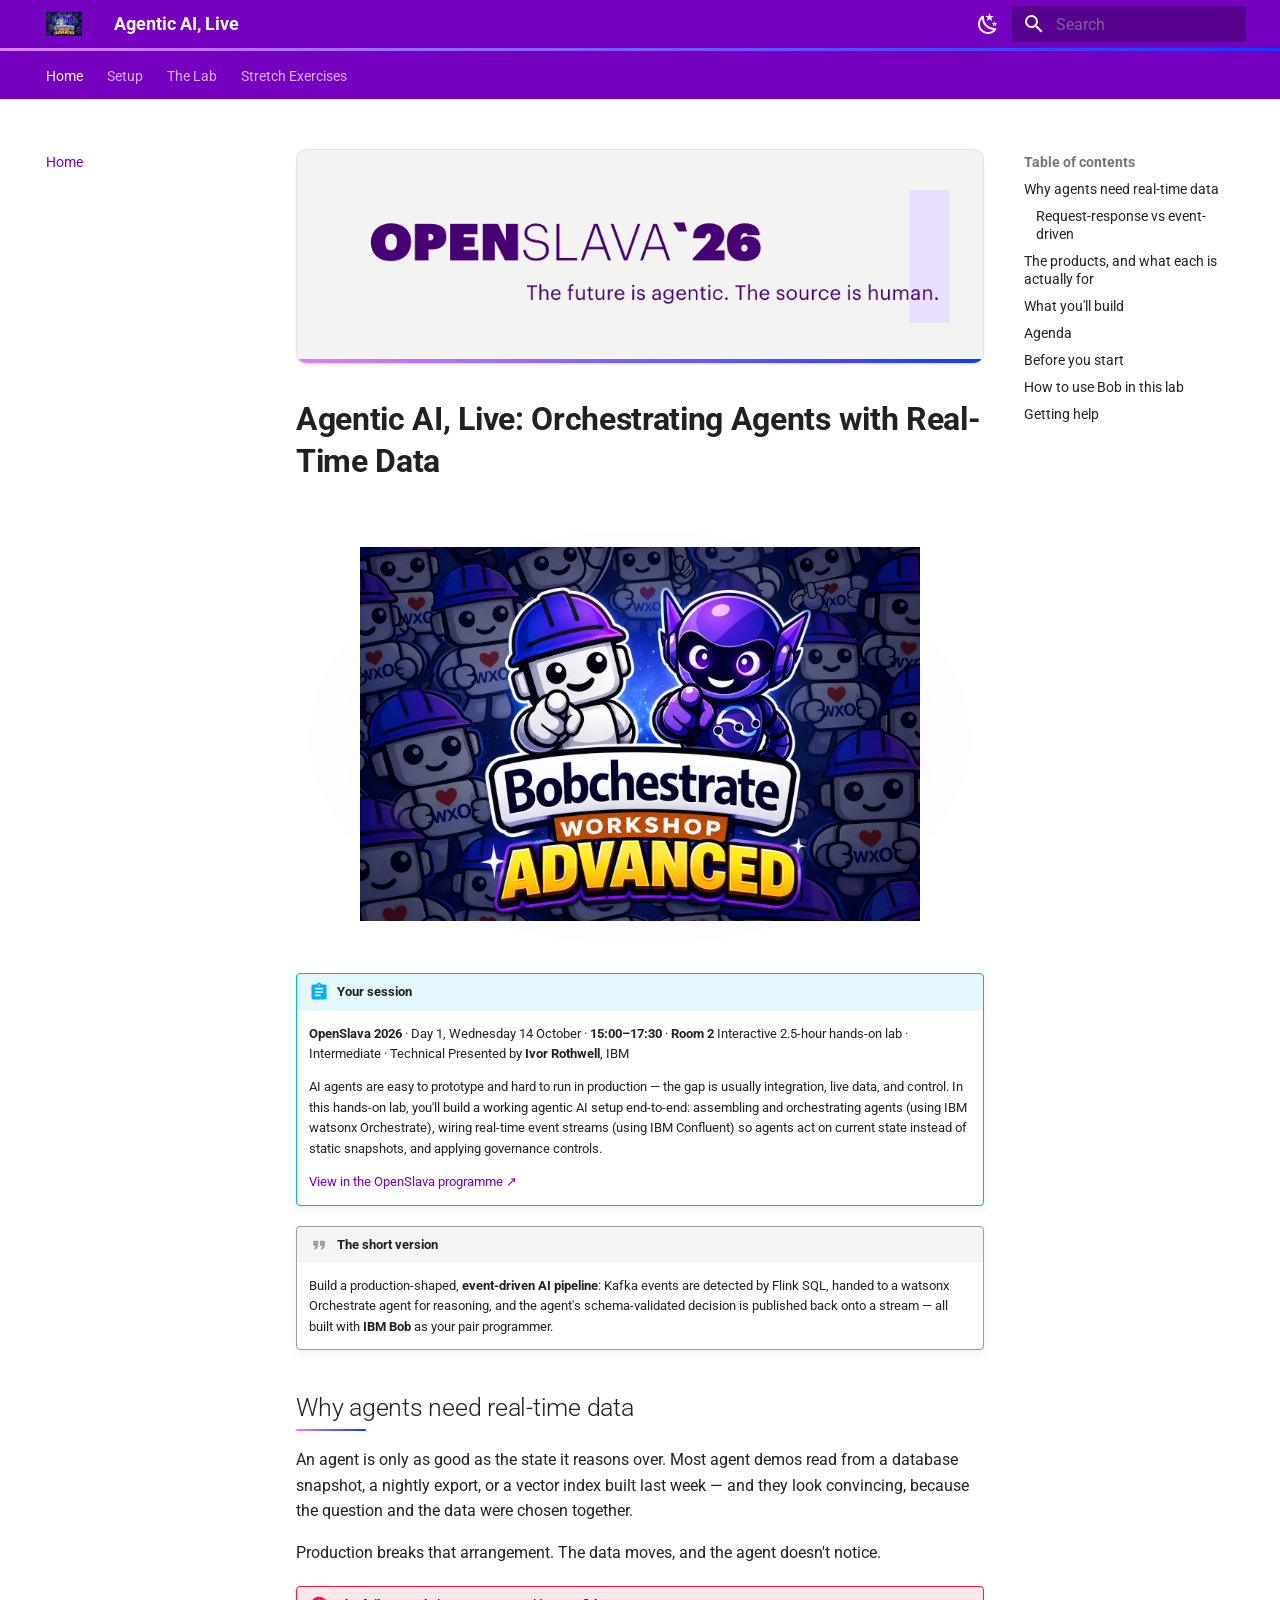
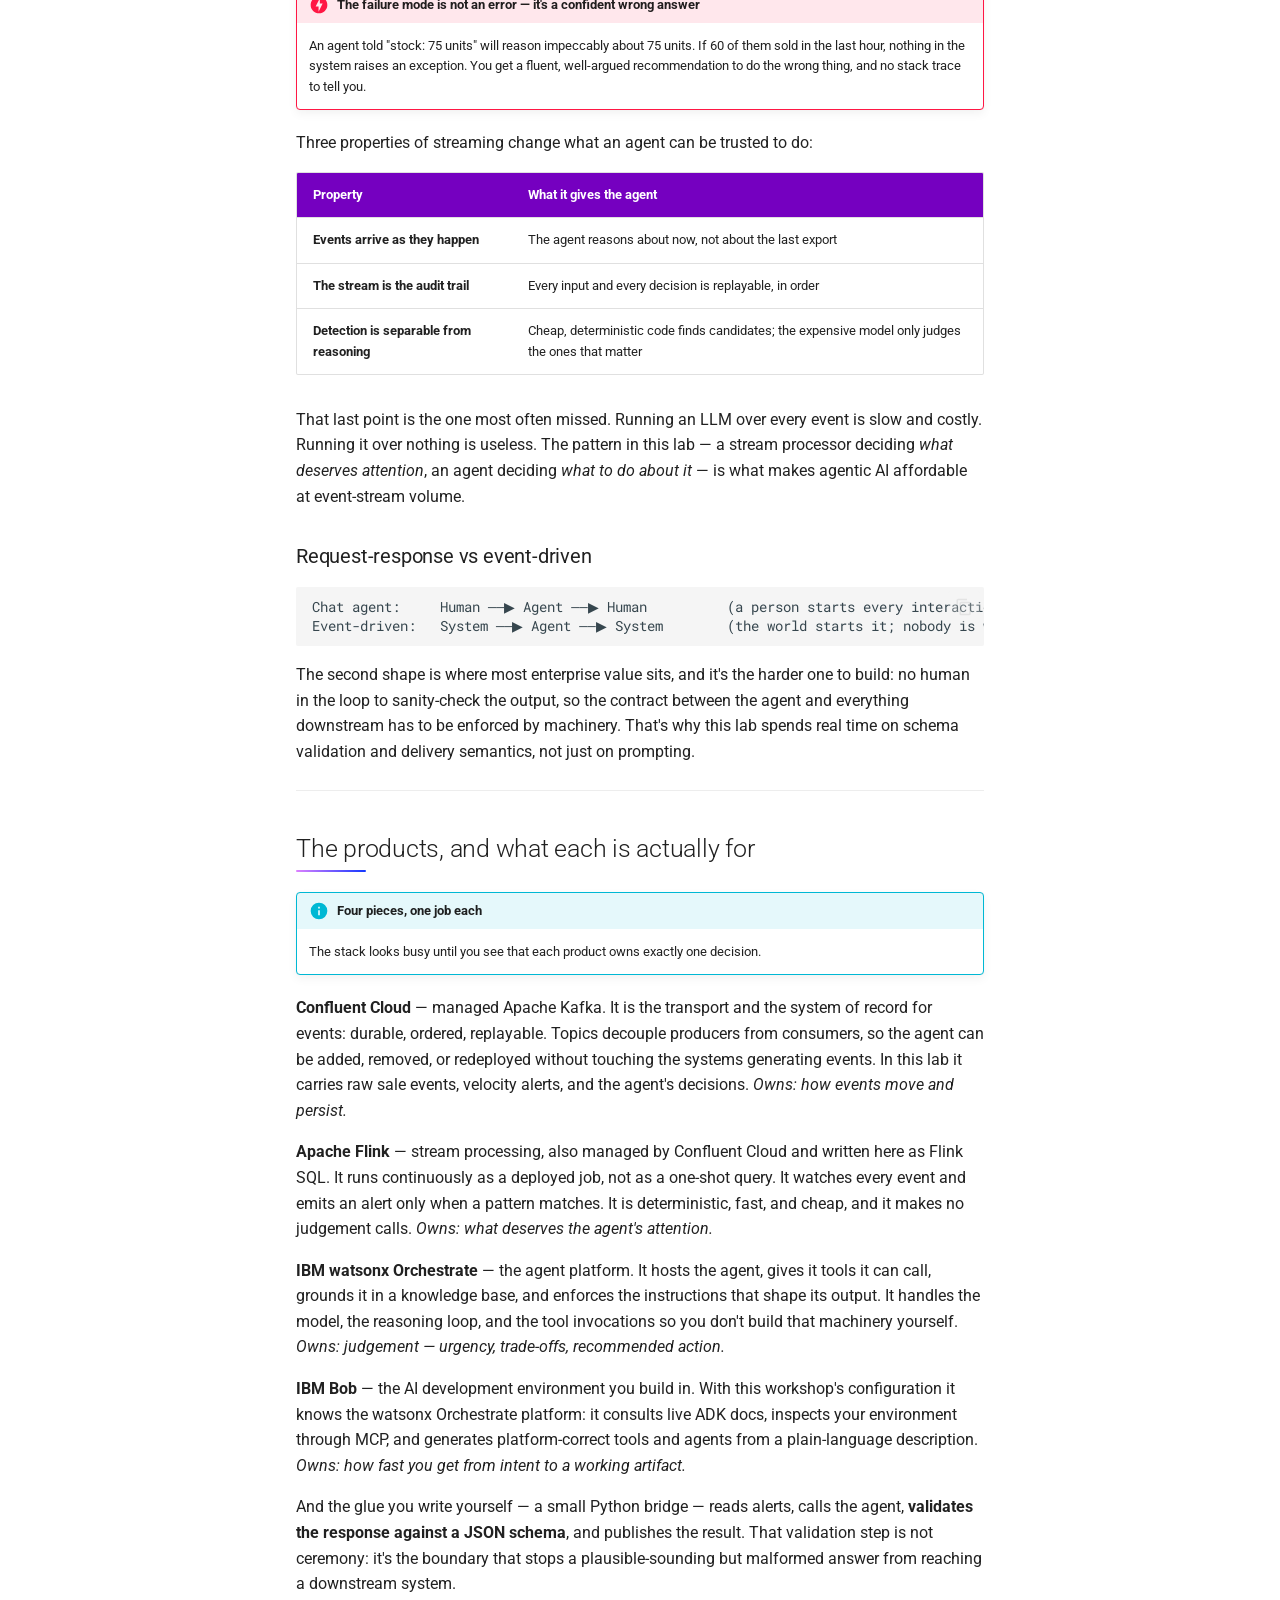
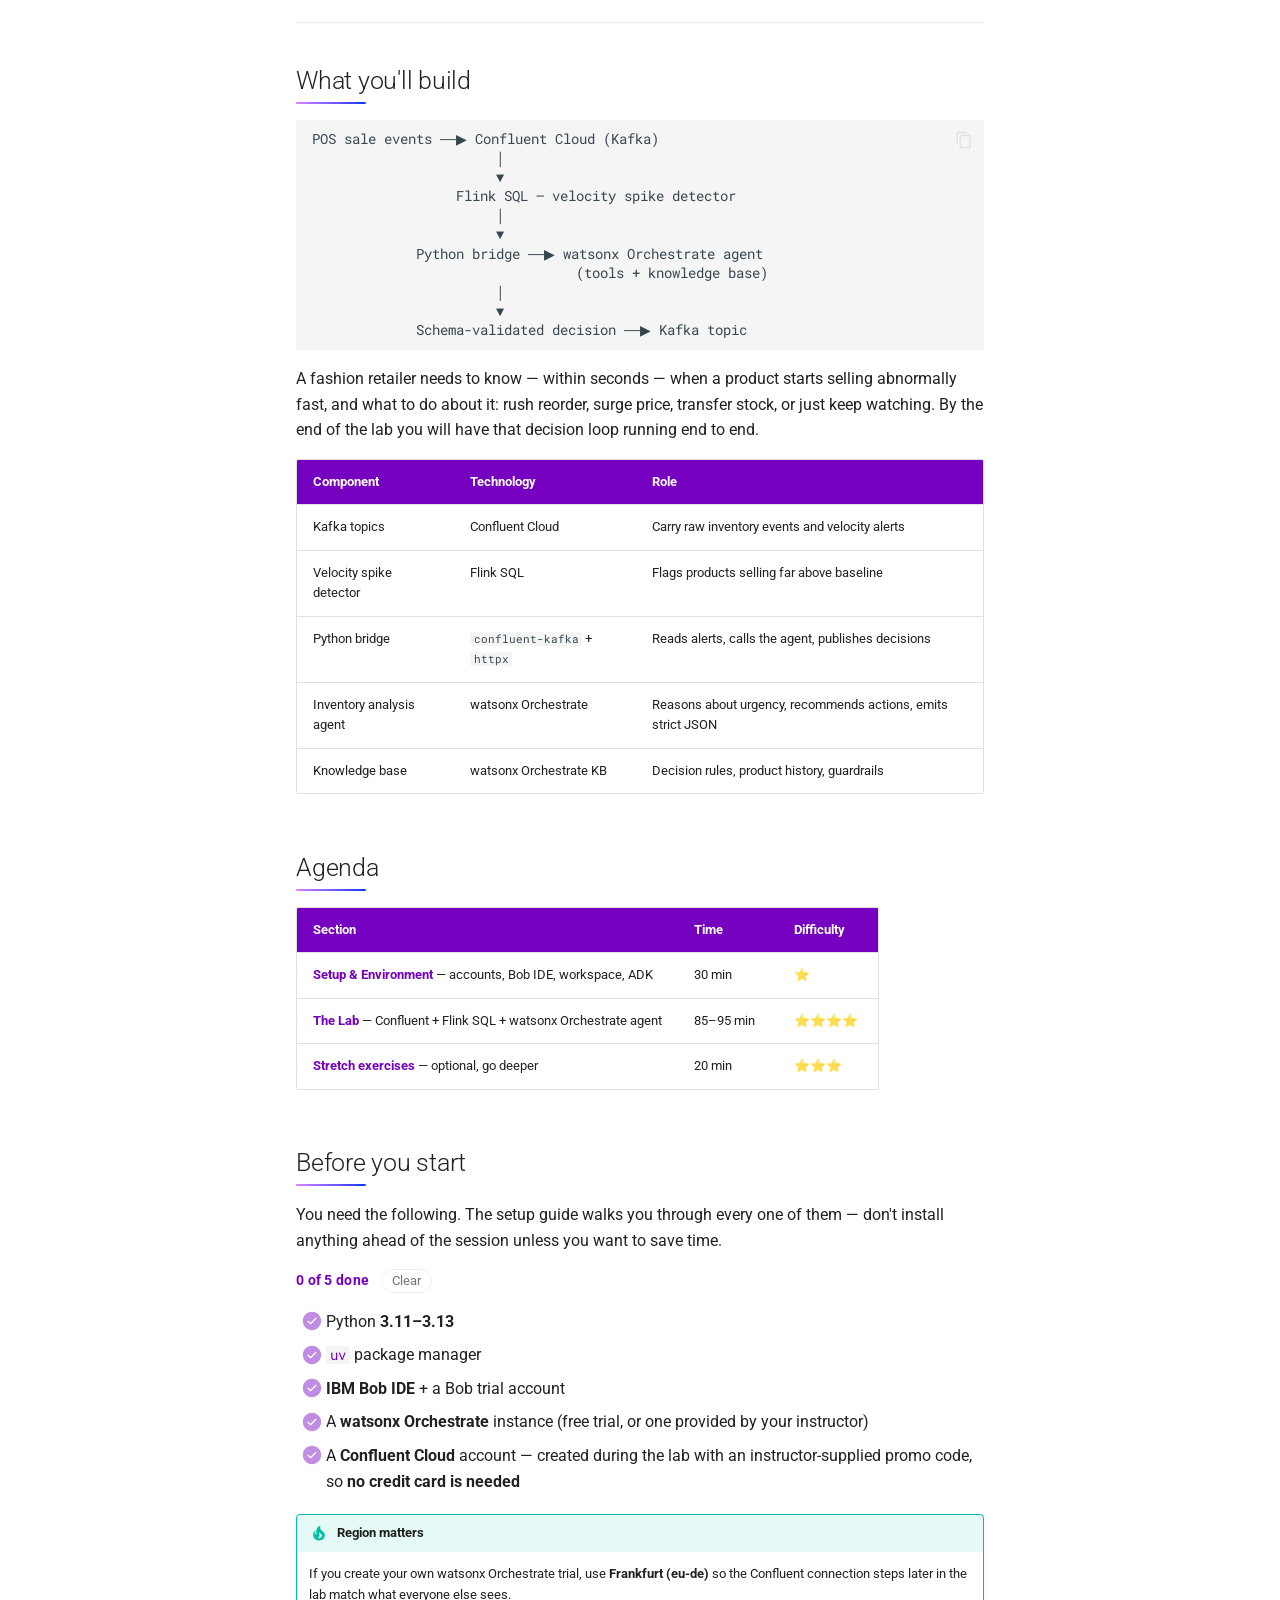
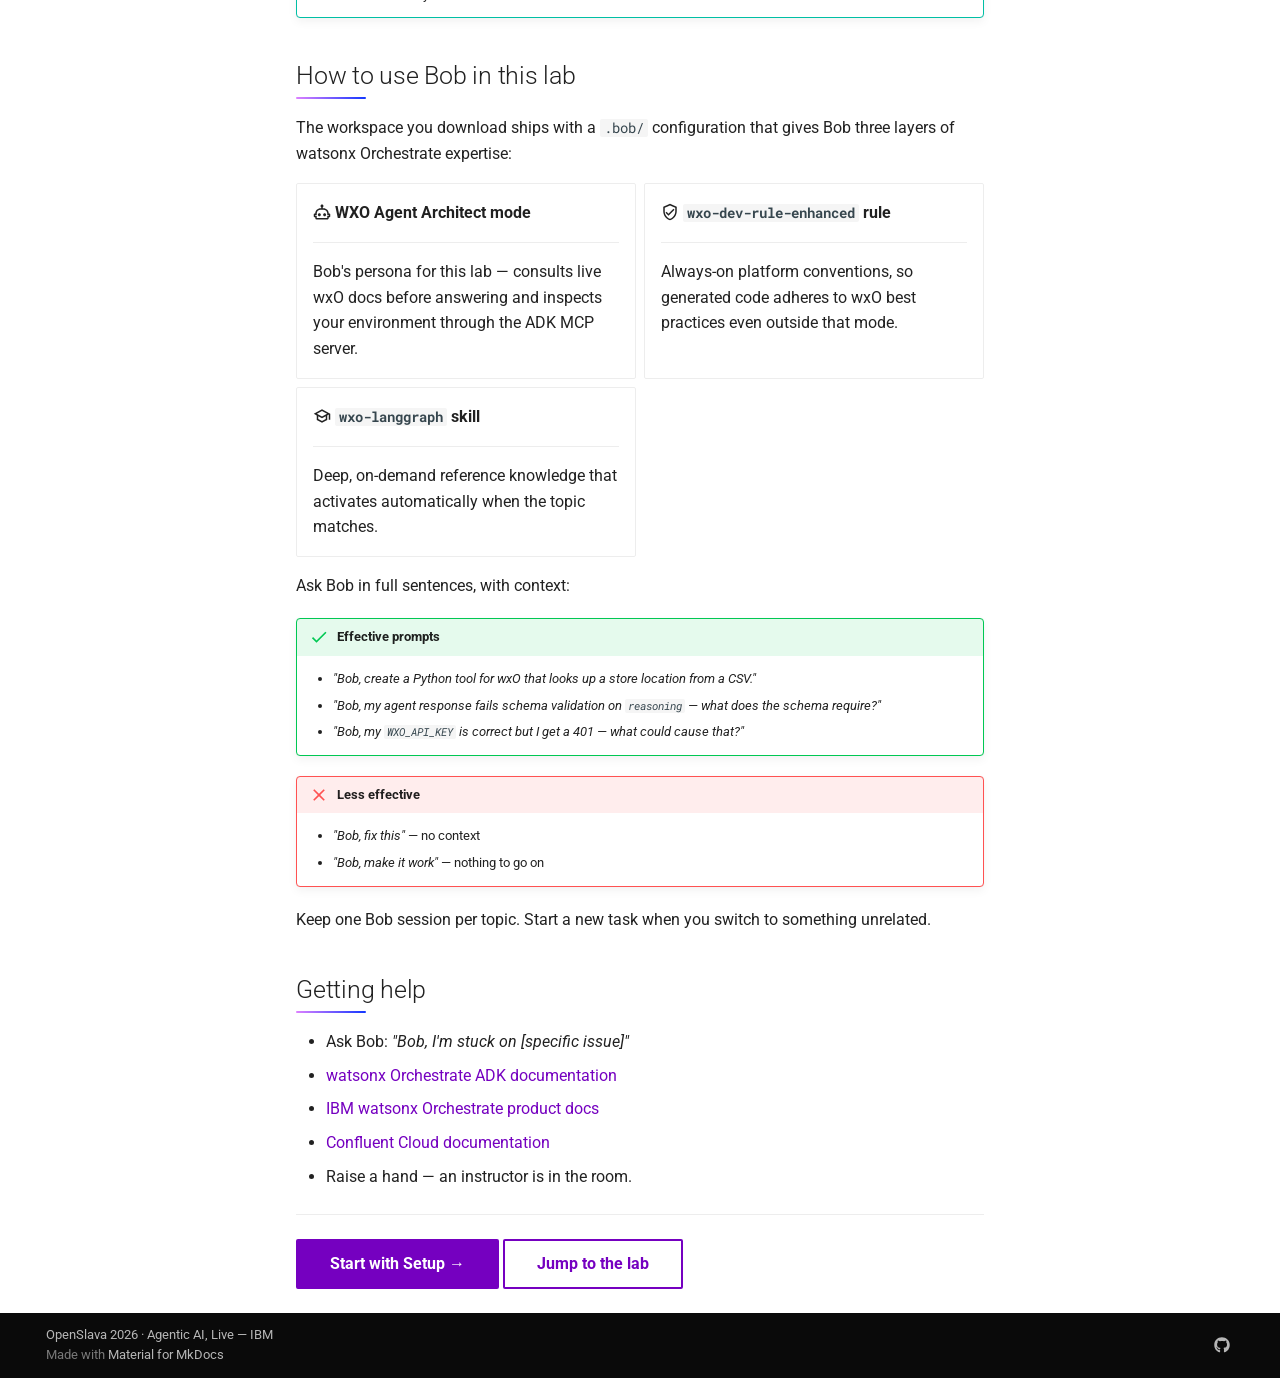
==== commit 3ce6c5d8: "Deployed 6e896e9 with MkDocs version: 1.6.1" ====
--- a/index.html
+++ b/index.html
@@ -905,14 +905,25 @@
 <h2 id="how-to-use-bob-in-this-lab">How to use Bob in this lab<a class="headerlink" href="#how-to-use-bob-in-this-lab" title="Permanent link">&para;</a></h2>
 <p>The workspace you download ships with a <code>.bob/</code> configuration that gives Bob three
 layers of watsonx Orchestrate expertise:</p>
+<div class="grid cards">
 <ul>
-<li><strong>WXO Agent Architect mode</strong> — Bob's persona for this lab: it consults the live wxO docs
-  before answering and can inspect your environment through the ADK MCP server.</li>
-<li><strong><code>wxo-dev-rule-enhanced</code> rule</strong> — always-on platform conventions, so generated code
-  follows wxO best practice even outside that mode.</li>
-<li><strong><code>wxo-langgraph</code> skill</strong> — deep, on-demand reference knowledge that activates when
-  the topic matches.</li>
+<li>
+<p><span class="twemoji"><svg xmlns="http://www.w3.org/2000/svg" viewBox="0 0 24 24"><path d="M17.5 15.5c0 1.11-.89 2-2 2s-2-.89-2-2 .9-2 2-2 2 .9 2 2m-9-2c-1.1 0-2 .9-2 2s.9 2 2 2 2-.89 2-2-.89-2-2-2M23 15v3c0 .55-.45 1-1 1h-1v1c0 1.11-.89 2-2 2H5a2 2 0 0 1-2-2v-1H2c-.55 0-1-.45-1-1v-3c0-.55.45-1 1-1h1c0-3.87 3.13-7 7-7h1V5.73c-.6-.34-1-.99-1-1.73 0-1.1.9-2 2-2s2 .9 2 2c0 .74-.4 1.39-1 1.73V7h1c3.87 0 7 3.13 7 7h1c.55 0 1 .45 1 1m-2 1h-2v-2c0-2.76-2.24-5-5-5h-4c-2.76 0-5 2.24-5 5v2H3v1h2v3h14v-3h2z"/></svg></span> <strong>WXO Agent Architect mode</strong></p>
+<hr />
+<p>Bob's persona for this lab — consults live wxO docs before answering and inspects your environment through the ADK MCP server.</p>
+</li>
+<li>
+<p><span class="twemoji"><svg xmlns="http://www.w3.org/2000/svg" viewBox="0 0 24 24"><path d="M21 11c0 5.55-3.84 10.74-9 12-5.16-1.26-9-6.45-9-12V5l9-4 9 4zm-9 10c3.75-1 7-5.46 7-9.78V6.3l-7-3.12L5 6.3v4.92C5 15.54 8.25 20 12 21m-2-4-4-4 1.41-1.41L10 14.17l6.59-6.59L18 9"/></svg></span> <strong><code>wxo-dev-rule-enhanced</code> rule</strong></p>
+<hr />
+<p>Always-on platform conventions, so generated code adheres to wxO best practices even outside that mode.</p>
+</li>
+<li>
+<p><span class="twemoji"><svg xmlns="http://www.w3.org/2000/svg" viewBox="0 0 24 24"><path d="M12 3 1 9l4 2.18v6L12 21l7-3.82v-6l2-1.09V17h2V9zm6.82 6L12 12.72 5.18 9 12 5.28zM17 16l-5 2.72L7 16v-3.73L12 15l5-2.73z"/></svg></span> <strong><code>wxo-langgraph</code> skill</strong></p>
+<hr />
+<p>Deep, on-demand reference knowledge that activates automatically when the topic matches.</p>
+</li>
 </ul>
+</div>
 <p>Ask Bob in full sentences, with context:</p>
 <div class="admonition success">
 <p class="admonition-title">Effective prompts</p>
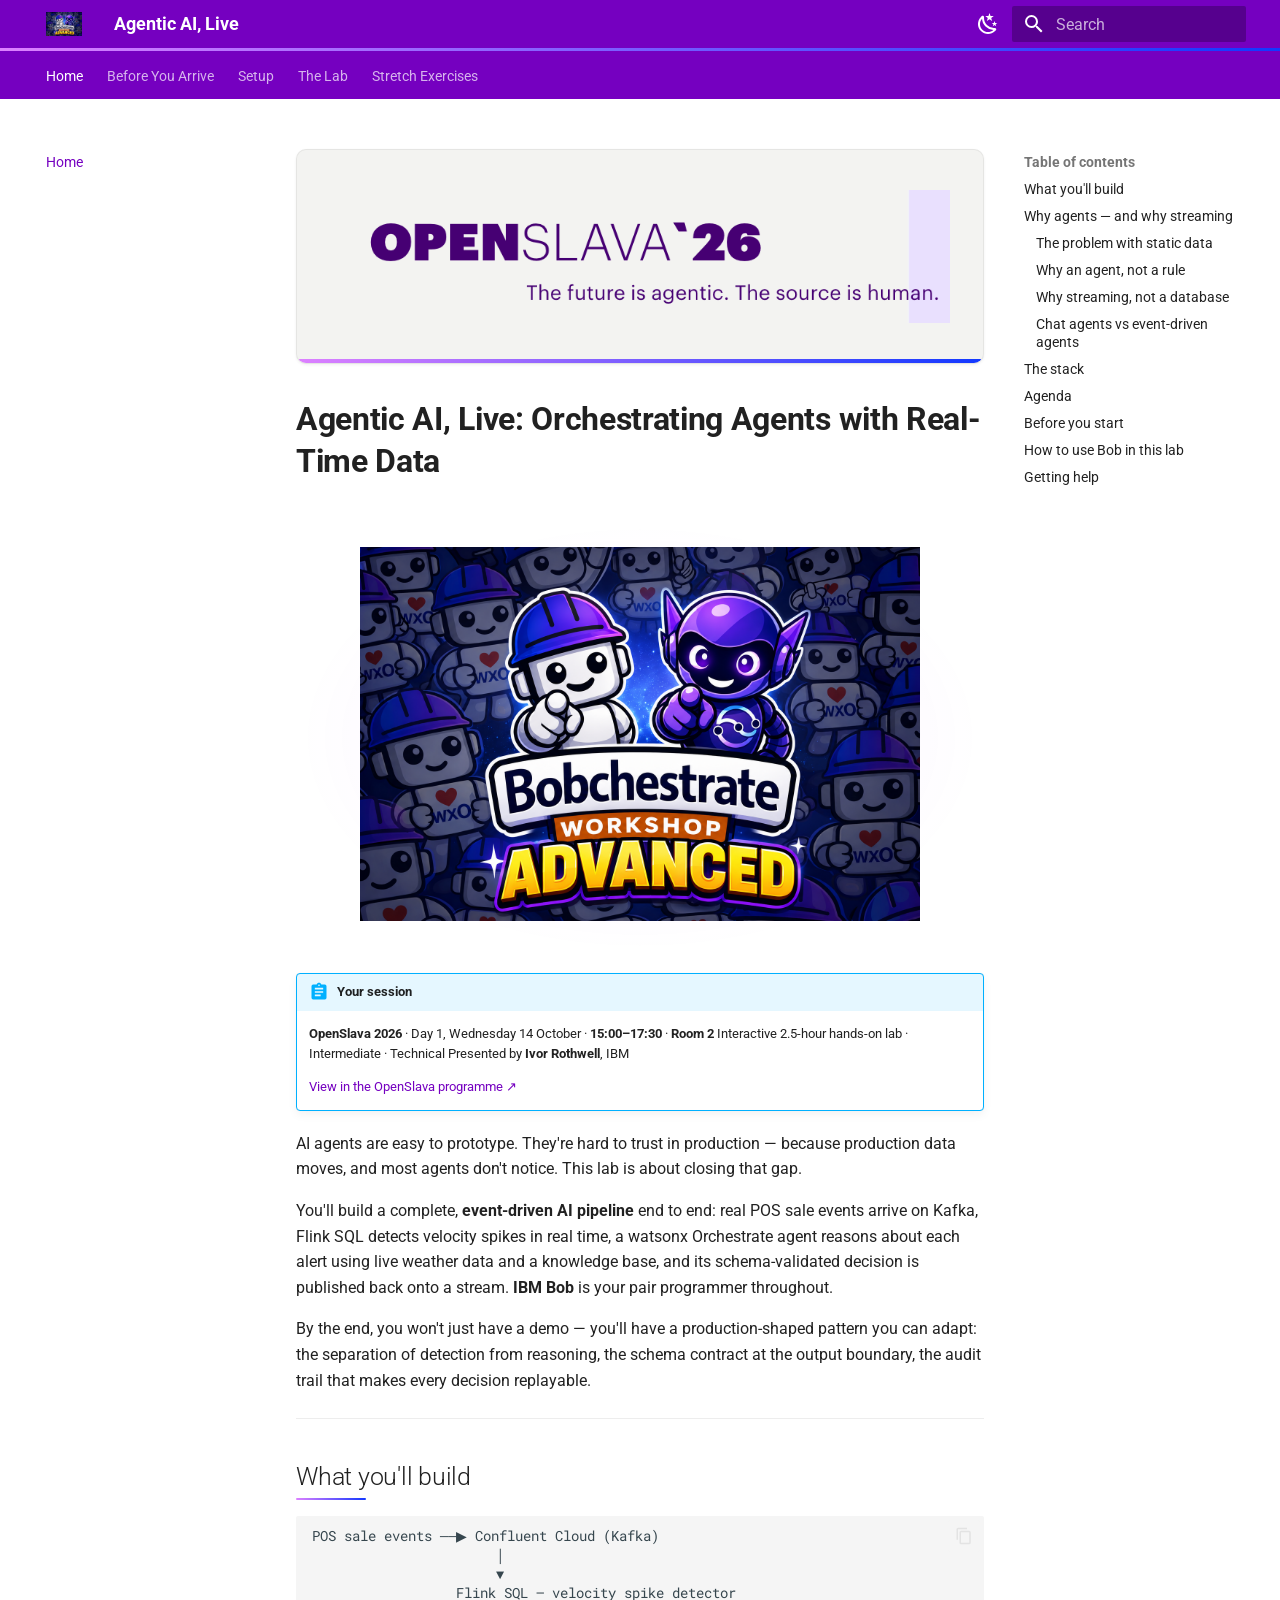
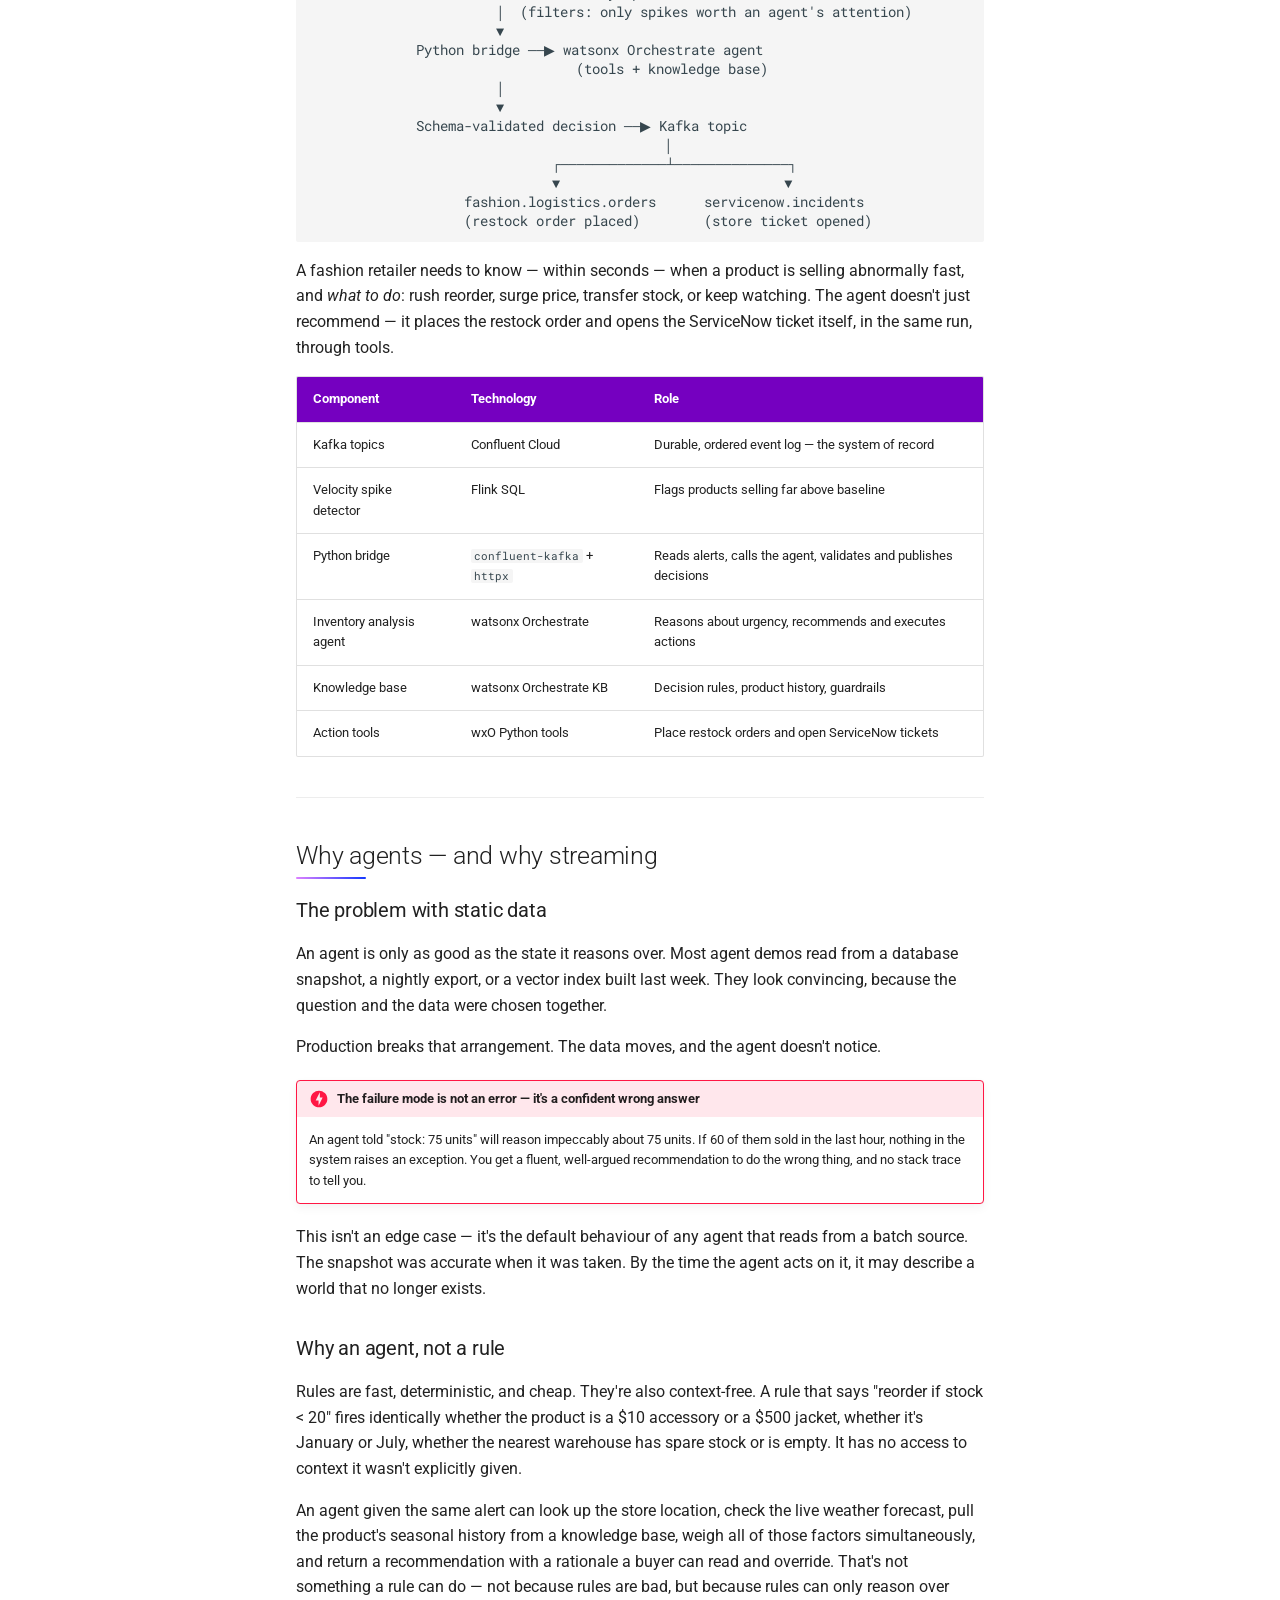
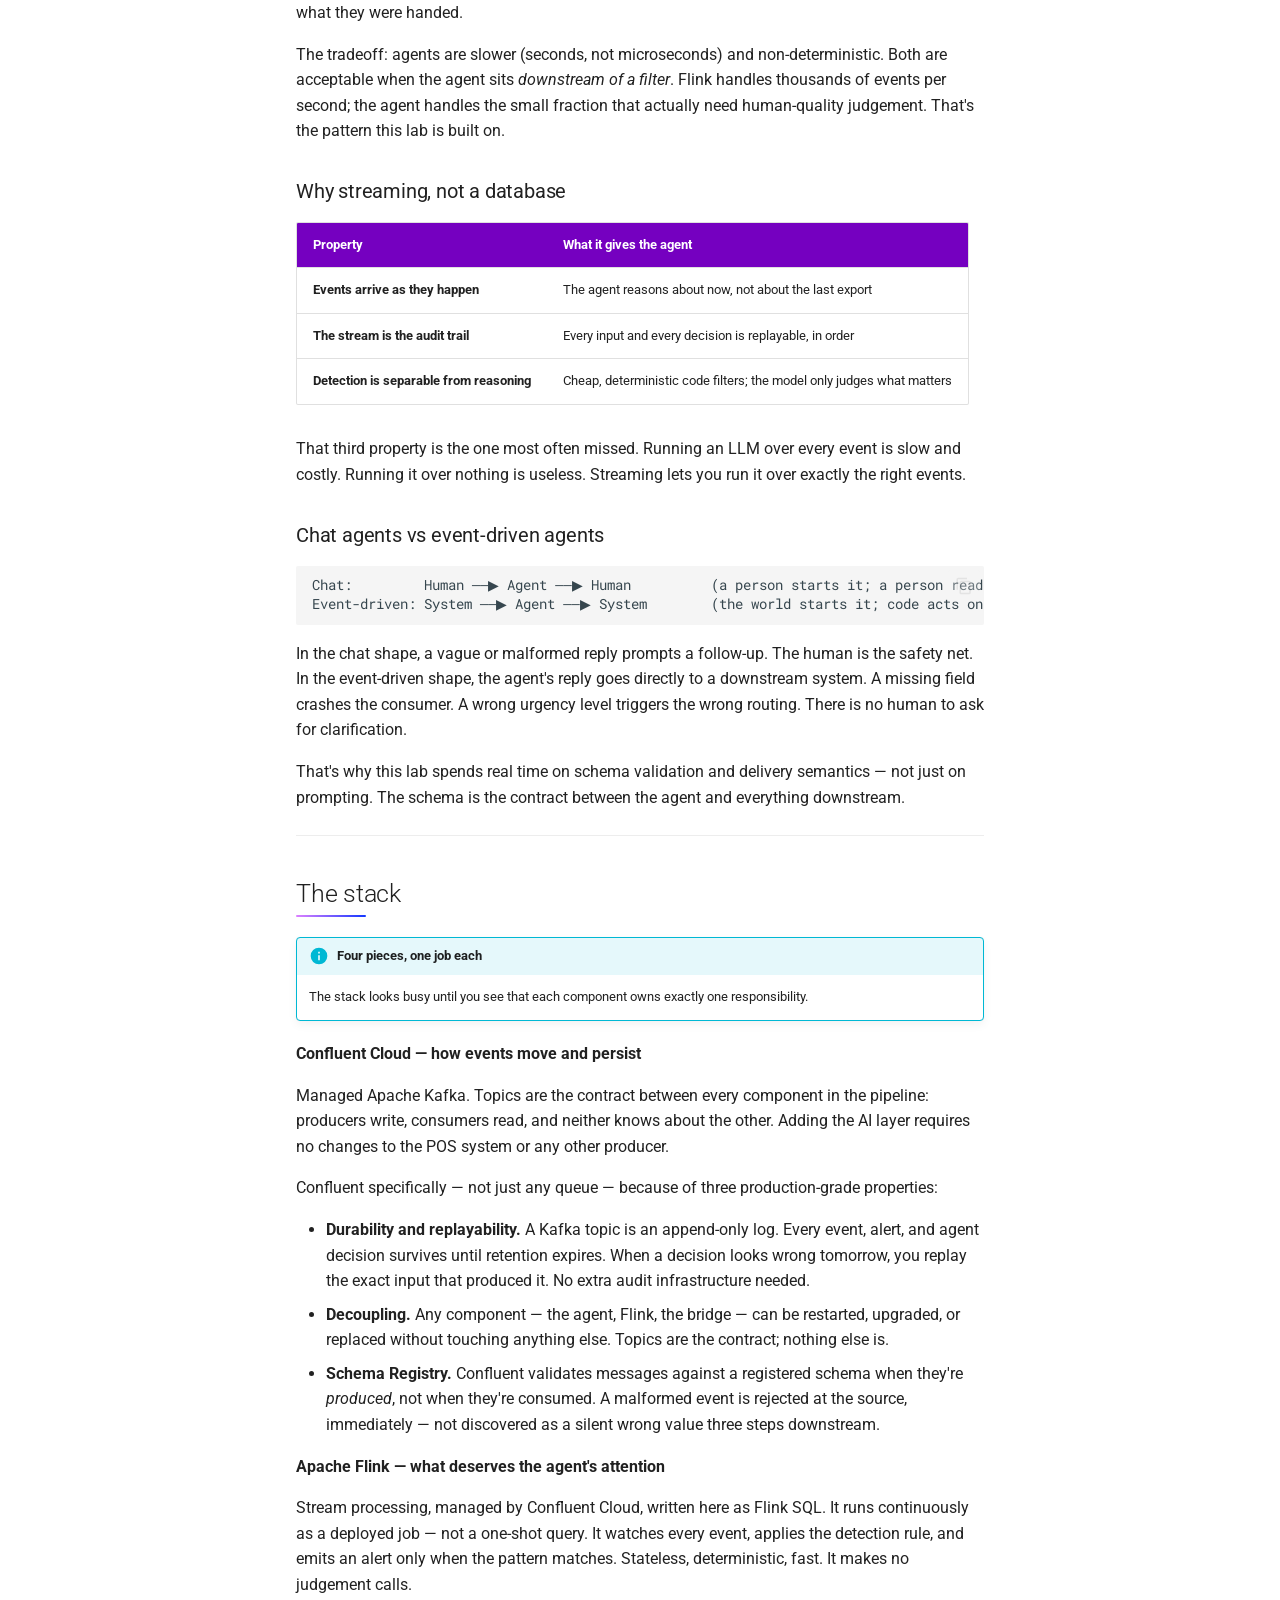
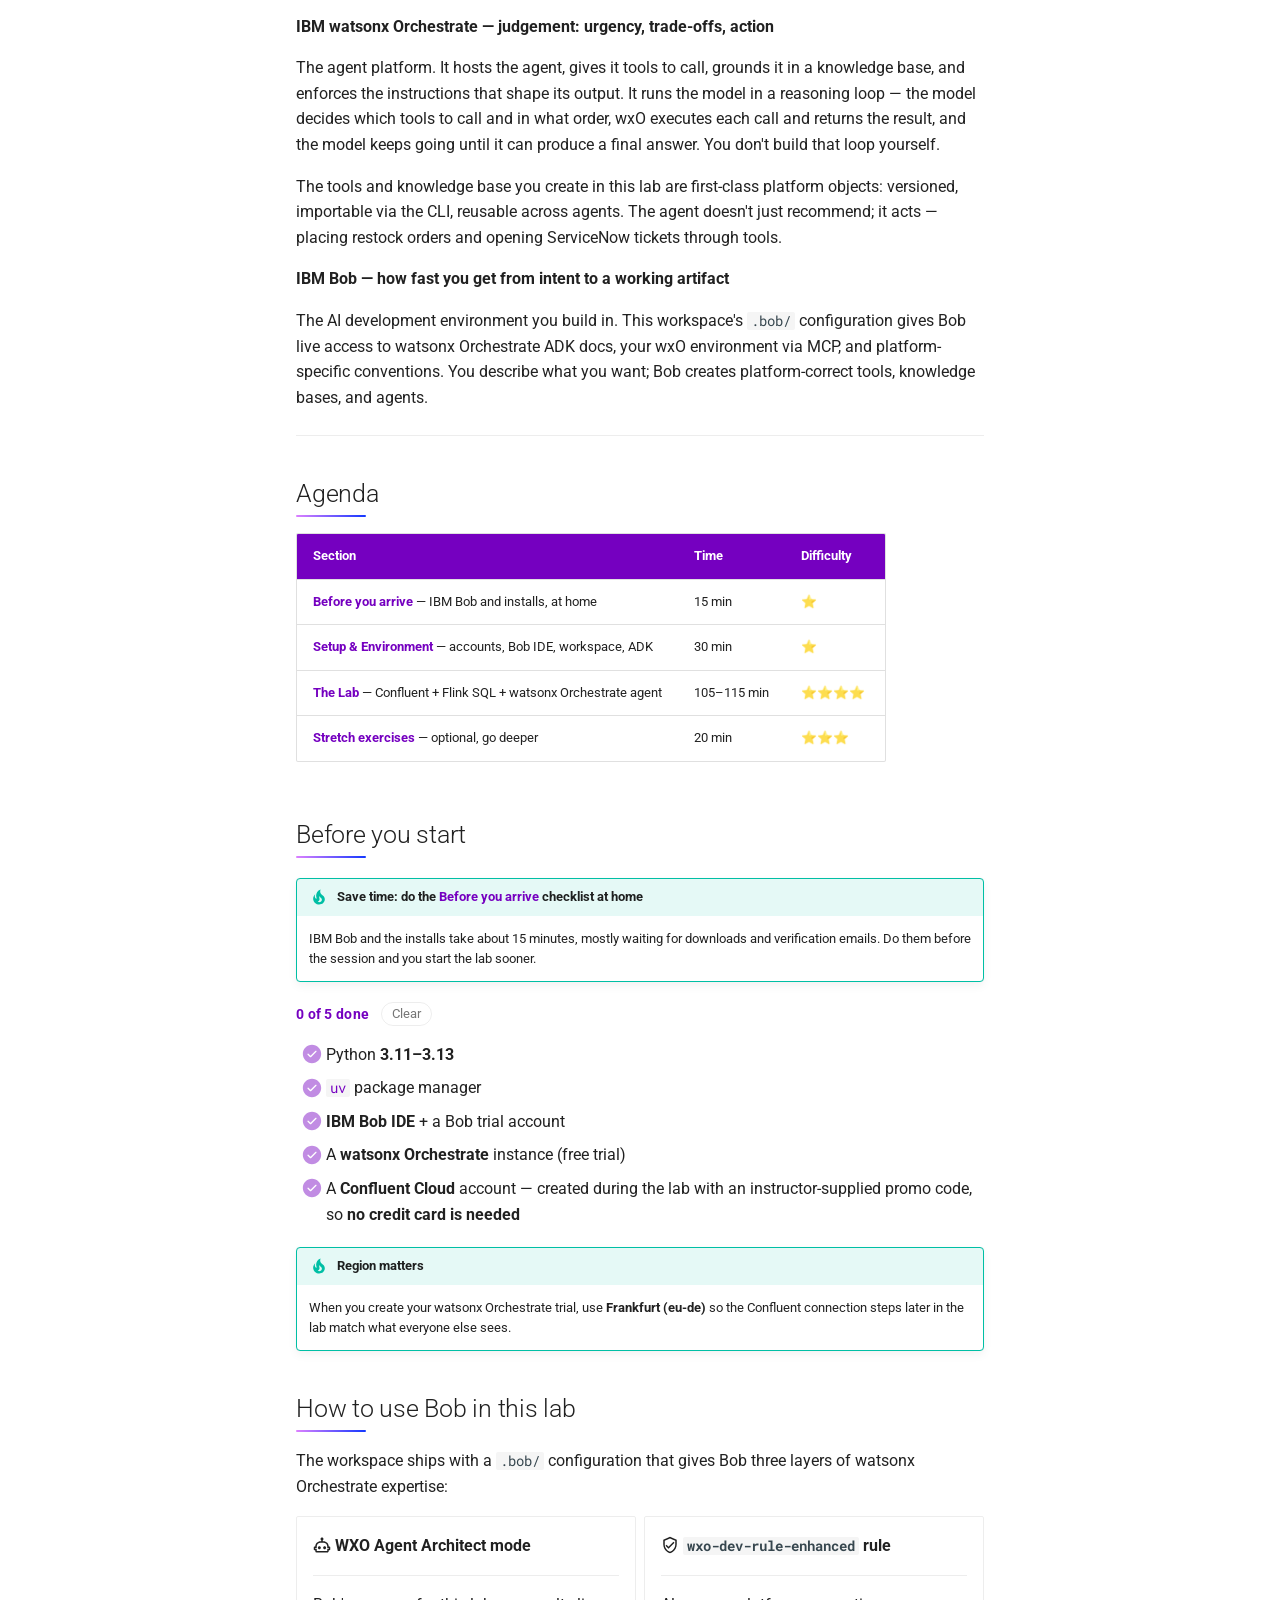
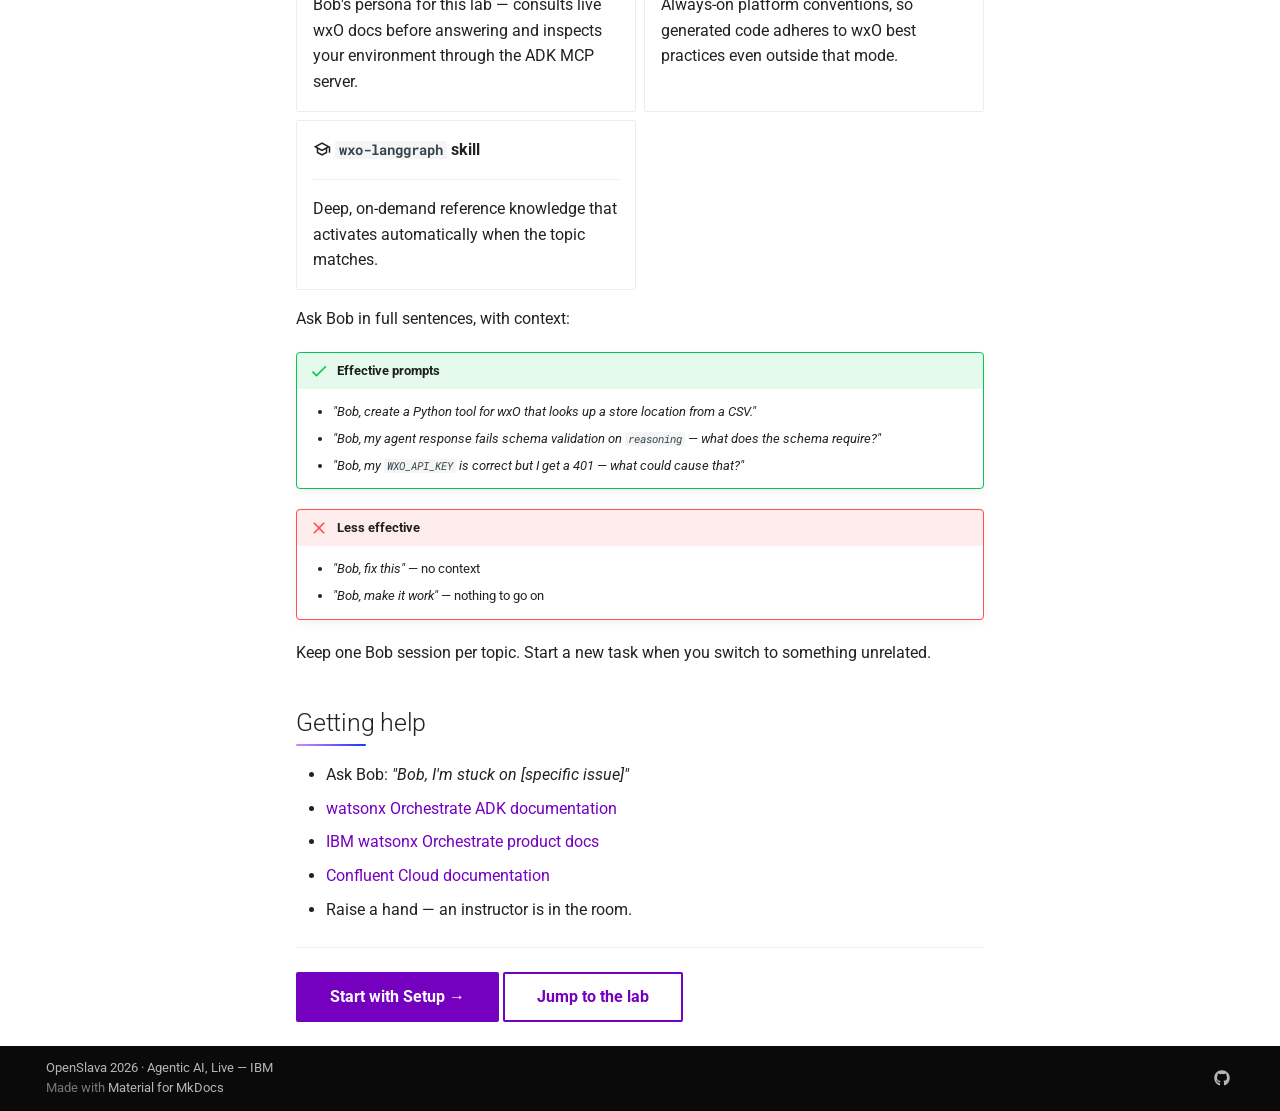
==== commit 1b45b502: "Deployed 56b7692 with MkDocs version: 1.6.1" ====
--- a/index.html
+++ b/index.html
@@ -16,7 +16,7 @@
       
       
       
-        <link rel="next" href="setup/">
+        <link rel="next" href="before-you-arrive/">
       
       
         
@@ -235,6 +235,25 @@
   
   
     <li class="md-tabs__item">
+      <a href="before-you-arrive/" class="md-tabs__link">
+        
+  
+  
+    
+  
+  Before You Arrive
+
+      </a>
+    </li>
+  
+
+      
+        
+  
+  
+  
+  
+    <li class="md-tabs__item">
       <a href="setup/" class="md-tabs__link">
         
   
@@ -385,22 +404,66 @@
     <ul class="md-nav__list" data-md-component="toc" data-md-scrollfix>
       
         <li class="md-nav__item">
-  <a href="#why-agents-need-real-time-data" class="md-nav__link">
-    <span class="md-ellipsis">
-      
-        Why agents need real-time data
-      
-    </span>
-  </a>
-  
-    <nav class="md-nav" aria-label="Why agents need real-time data">
+  <a href="#what-youll-build" class="md-nav__link">
+    <span class="md-ellipsis">
+      
+        What you'll build
+      
+    </span>
+  </a>
+  
+</li>
+      
+        <li class="md-nav__item">
+  <a href="#why-agents-and-why-streaming" class="md-nav__link">
+    <span class="md-ellipsis">
+      
+        Why agents — and why streaming
+      
+    </span>
+  </a>
+  
+    <nav class="md-nav" aria-label="Why agents — and why streaming">
       <ul class="md-nav__list">
         
           <li class="md-nav__item">
-  <a href="#request-response-vs-event-driven" class="md-nav__link">
-    <span class="md-ellipsis">
-      
-        Request-response vs event-driven
+  <a href="#the-problem-with-static-data" class="md-nav__link">
+    <span class="md-ellipsis">
+      
+        The problem with static data
+      
+    </span>
+  </a>
+  
+</li>
+        
+          <li class="md-nav__item">
+  <a href="#why-an-agent-not-a-rule" class="md-nav__link">
+    <span class="md-ellipsis">
+      
+        Why an agent, not a rule
+      
+    </span>
+  </a>
+  
+</li>
+        
+          <li class="md-nav__item">
+  <a href="#why-streaming-not-a-database" class="md-nav__link">
+    <span class="md-ellipsis">
+      
+        Why streaming, not a database
+      
+    </span>
+  </a>
+  
+</li>
+        
+          <li class="md-nav__item">
+  <a href="#chat-agents-vs-event-driven-agents" class="md-nav__link">
+    <span class="md-ellipsis">
+      
+        Chat agents vs event-driven agents
       
     </span>
   </a>
@@ -413,21 +476,10 @@
 </li>
       
         <li class="md-nav__item">
-  <a href="#the-products-and-what-each-is-actually-for" class="md-nav__link">
-    <span class="md-ellipsis">
-      
-        The products, and what each is actually for
-      
-    </span>
-  </a>
-  
-</li>
-      
-        <li class="md-nav__item">
-  <a href="#what-youll-build" class="md-nav__link">
-    <span class="md-ellipsis">
-      
-        What you'll build
+  <a href="#the-stack" class="md-nav__link">
+    <span class="md-ellipsis">
+      
+        The stack
       
     </span>
   </a>
@@ -482,6 +534,33 @@
   
 </nav>
       
+    </li>
+  
+
+    
+      
+      
+  
+  
+  
+  
+    <li class="md-nav__item">
+      <a href="before-you-arrive/" class="md-nav__link">
+        
+  
+  
+  <span class="md-ellipsis">
+    
+  
+    Before You Arrive
+  
+
+    
+  </span>
+  
+  
+
+      </a>
     </li>
   
 
@@ -594,22 +673,66 @@
     <ul class="md-nav__list" data-md-component="toc" data-md-scrollfix>
       
         <li class="md-nav__item">
-  <a href="#why-agents-need-real-time-data" class="md-nav__link">
-    <span class="md-ellipsis">
-      
-        Why agents need real-time data
-      
-    </span>
-  </a>
-  
-    <nav class="md-nav" aria-label="Why agents need real-time data">
+  <a href="#what-youll-build" class="md-nav__link">
+    <span class="md-ellipsis">
+      
+        What you'll build
+      
+    </span>
+  </a>
+  
+</li>
+      
+        <li class="md-nav__item">
+  <a href="#why-agents-and-why-streaming" class="md-nav__link">
+    <span class="md-ellipsis">
+      
+        Why agents — and why streaming
+      
+    </span>
+  </a>
+  
+    <nav class="md-nav" aria-label="Why agents — and why streaming">
       <ul class="md-nav__list">
         
           <li class="md-nav__item">
-  <a href="#request-response-vs-event-driven" class="md-nav__link">
-    <span class="md-ellipsis">
-      
-        Request-response vs event-driven
+  <a href="#the-problem-with-static-data" class="md-nav__link">
+    <span class="md-ellipsis">
+      
+        The problem with static data
+      
+    </span>
+  </a>
+  
+</li>
+        
+          <li class="md-nav__item">
+  <a href="#why-an-agent-not-a-rule" class="md-nav__link">
+    <span class="md-ellipsis">
+      
+        Why an agent, not a rule
+      
+    </span>
+  </a>
+  
+</li>
+        
+          <li class="md-nav__item">
+  <a href="#why-streaming-not-a-database" class="md-nav__link">
+    <span class="md-ellipsis">
+      
+        Why streaming, not a database
+      
+    </span>
+  </a>
+  
+</li>
+        
+          <li class="md-nav__item">
+  <a href="#chat-agents-vs-event-driven-agents" class="md-nav__link">
+    <span class="md-ellipsis">
+      
+        Chat agents vs event-driven agents
       
     </span>
   </a>
@@ -622,21 +745,10 @@
 </li>
       
         <li class="md-nav__item">
-  <a href="#the-products-and-what-each-is-actually-for" class="md-nav__link">
-    <span class="md-ellipsis">
-      
-        The products, and what each is actually for
-      
-    </span>
-  </a>
-  
-</li>
-      
-        <li class="md-nav__item">
-  <a href="#what-youll-build" class="md-nav__link">
-    <span class="md-ellipsis">
-      
-        What you'll build
+  <a href="#the-stack" class="md-nav__link">
+    <span class="md-ellipsis">
+      
+        The stack
       
     </span>
   </a>
@@ -717,23 +829,87 @@
 <p><strong>OpenSlava 2026</strong> · Day 1, Wednesday 14 October · <strong>15:00–17:30</strong> · <strong>Room 2</strong>
 Interactive 2.5-hour hands-on lab · Intermediate · Technical
 Presented by <strong>Ivor Rothwell</strong>, IBM</p>
-<p>AI agents are easy to prototype and hard to run in production — the gap is usually
-integration, live data, and control. In this hands-on lab, you'll build a working
-agentic AI setup end-to-end: assembling and orchestrating agents (using IBM watsonx
-Orchestrate), wiring real-time event streams (using IBM Confluent) so agents act on
-current state instead of static snapshots, and applying governance controls.</p>
 <p><a href="https://www.openslava.sk/2026/#/program/05da314c-f645-4755-84bd-0fc42b8cb028">View in the OpenSlava programme ↗</a></p>
 </div>
-<div class="admonition quote">
-<p class="admonition-title">The short version</p>
-<p>Build a production-shaped, <strong>event-driven AI pipeline</strong>: Kafka events are detected by
-Flink SQL, handed to a watsonx Orchestrate agent for reasoning, and the agent's
-schema-validated decision is published back onto a stream — all built with
-<strong>IBM Bob</strong> as your pair programmer.</p>
-</div>
-<h2 id="why-agents-need-real-time-data">Why agents need real-time data<a class="headerlink" href="#why-agents-need-real-time-data" title="Permanent link">&para;</a></h2>
+<p>AI agents are easy to prototype. They're hard to trust in production — because production
+data moves, and most agents don't notice. This lab is about closing that gap.</p>
+<p>You'll build a complete, <strong>event-driven AI pipeline</strong> end to end: real POS sale events
+arrive on Kafka, Flink SQL detects velocity spikes in real time, a watsonx Orchestrate
+agent reasons about each alert using live weather data and a knowledge base, and its
+schema-validated decision is published back onto a stream. <strong>IBM Bob</strong> is your pair
+programmer throughout.</p>
+<p>By the end, you won't just have a demo — you'll have a production-shaped pattern you can
+adapt: the separation of detection from reasoning, the schema contract at the output
+boundary, the audit trail that makes every decision replayable.</p>
+<hr />
+<h2 id="what-youll-build">What you'll build<a class="headerlink" href="#what-youll-build" title="Permanent link">&para;</a></h2>
+<div class="language-text highlight"><pre><span></span><code><span id="__span-0-1"><a id="__codelineno-0-1" name="__codelineno-0-1" href="#__codelineno-0-1"></a>POS sale events ──▶ Confluent Cloud (Kafka)
+</span><span id="__span-0-2"><a id="__codelineno-0-2" name="__codelineno-0-2" href="#__codelineno-0-2"></a>                       │
+</span><span id="__span-0-3"><a id="__codelineno-0-3" name="__codelineno-0-3" href="#__codelineno-0-3"></a>                       ▼
+</span><span id="__span-0-4"><a id="__codelineno-0-4" name="__codelineno-0-4" href="#__codelineno-0-4"></a>                  Flink SQL — velocity spike detector
+</span><span id="__span-0-5"><a id="__codelineno-0-5" name="__codelineno-0-5" href="#__codelineno-0-5"></a>                       │  (filters: only spikes worth an agent's attention)
+</span><span id="__span-0-6"><a id="__codelineno-0-6" name="__codelineno-0-6" href="#__codelineno-0-6"></a>                       ▼
+</span><span id="__span-0-7"><a id="__codelineno-0-7" name="__codelineno-0-7" href="#__codelineno-0-7"></a>             Python bridge ──▶ watsonx Orchestrate agent
+</span><span id="__span-0-8"><a id="__codelineno-0-8" name="__codelineno-0-8" href="#__codelineno-0-8"></a>                                 (tools + knowledge base)
+</span><span id="__span-0-9"><a id="__codelineno-0-9" name="__codelineno-0-9" href="#__codelineno-0-9"></a>                       │
+</span><span id="__span-0-10"><a id="__codelineno-0-10" name="__codelineno-0-10" href="#__codelineno-0-10"></a>                       ▼
+</span><span id="__span-0-11"><a id="__codelineno-0-11" name="__codelineno-0-11" href="#__codelineno-0-11"></a>             Schema-validated decision ──▶ Kafka topic
+</span><span id="__span-0-12"><a id="__codelineno-0-12" name="__codelineno-0-12" href="#__codelineno-0-12"></a>                                            │
+</span><span id="__span-0-13"><a id="__codelineno-0-13" name="__codelineno-0-13" href="#__codelineno-0-13"></a>                              ┌─────────────┴──────────────┐
+</span><span id="__span-0-14"><a id="__codelineno-0-14" name="__codelineno-0-14" href="#__codelineno-0-14"></a>                              ▼                            ▼
+</span><span id="__span-0-15"><a id="__codelineno-0-15" name="__codelineno-0-15" href="#__codelineno-0-15"></a>                   fashion.logistics.orders      servicenow.incidents
+</span><span id="__span-0-16"><a id="__codelineno-0-16" name="__codelineno-0-16" href="#__codelineno-0-16"></a>                   (restock order placed)        (store ticket opened)
+</span></code></pre></div>
+<p>A fashion retailer needs to know — within seconds — when a product is selling abnormally
+fast, and <em>what to do</em>: rush reorder, surge price, transfer stock, or keep watching. The
+agent doesn't just recommend — it places the restock order and opens the ServiceNow ticket
+itself, in the same run, through tools.</p>
+<table>
+<thead>
+<tr>
+<th>Component</th>
+<th>Technology</th>
+<th>Role</th>
+</tr>
+</thead>
+<tbody>
+<tr>
+<td>Kafka topics</td>
+<td>Confluent Cloud</td>
+<td>Durable, ordered event log — the system of record</td>
+</tr>
+<tr>
+<td>Velocity spike detector</td>
+<td>Flink SQL</td>
+<td>Flags products selling far above baseline</td>
+</tr>
+<tr>
+<td>Python bridge</td>
+<td><code>confluent-kafka</code> + <code>httpx</code></td>
+<td>Reads alerts, calls the agent, validates and publishes decisions</td>
+</tr>
+<tr>
+<td>Inventory analysis agent</td>
+<td>watsonx Orchestrate</td>
+<td>Reasons about urgency, recommends and executes actions</td>
+</tr>
+<tr>
+<td>Knowledge base</td>
+<td>watsonx Orchestrate KB</td>
+<td>Decision rules, product history, guardrails</td>
+</tr>
+<tr>
+<td>Action tools</td>
+<td>wxO Python tools</td>
+<td>Place restock orders and open ServiceNow tickets</td>
+</tr>
+</tbody>
+</table>
+<hr />
+<h2 id="why-agents-and-why-streaming">Why agents — and why streaming<a class="headerlink" href="#why-agents-and-why-streaming" title="Permanent link">&para;</a></h2>
+<h3 id="the-problem-with-static-data">The problem with static data<a class="headerlink" href="#the-problem-with-static-data" title="Permanent link">&para;</a></h3>
 <p>An agent is only as good as the state it reasons over. Most agent demos read from a
-database snapshot, a nightly export, or a vector index built last week — and they look
+database snapshot, a nightly export, or a vector index built last week. They look
 convincing, because the question and the data were chosen together.</p>
 <p>Production breaks that arrangement. The data moves, and the agent doesn't notice.</p>
 <div class="admonition danger">
@@ -742,7 +918,24 @@
 sold in the last hour, nothing in the system raises an exception. You get a fluent,
 well-argued recommendation to do the wrong thing, and no stack trace to tell you.</p>
 </div>
-<p>Three properties of streaming change what an agent can be trusted to do:</p>
+<p>This isn't an edge case — it's the default behaviour of any agent that reads from a batch
+source. The snapshot was accurate when it was taken. By the time the agent acts on it,
+it may describe a world that no longer exists.</p>
+<h3 id="why-an-agent-not-a-rule">Why an agent, not a rule<a class="headerlink" href="#why-an-agent-not-a-rule" title="Permanent link">&para;</a></h3>
+<p>Rules are fast, deterministic, and cheap. They're also context-free. A rule that says
+"reorder if stock &lt; 20" fires identically whether the product is a $10 accessory or a
+$500 jacket, whether it's January or July, whether the nearest warehouse has spare stock
+or is empty. It has no access to context it wasn't explicitly given.</p>
+<p>An agent given the same alert can look up the store location, check the live weather
+forecast, pull the product's seasonal history from a knowledge base, weigh all of those
+factors simultaneously, and return a recommendation with a rationale a buyer can read and
+override. That's not something a rule can do — not because rules are bad, but because
+rules can only reason over what they were handed.</p>
+<p>The tradeoff: agents are slower (seconds, not microseconds) and non-deterministic. Both
+are acceptable when the agent sits <em>downstream of a filter</em>. Flink handles thousands of
+events per second; the agent handles the small fraction that actually need human-quality
+judgement. That's the pattern this lab is built on.</p>
+<h3 id="why-streaming-not-a-database">Why streaming, not a database<a class="headerlink" href="#why-streaming-not-a-database" title="Permanent link">&para;</a></h3>
 <table>
 <thead>
 <tr>
@@ -761,105 +954,64 @@
 </tr>
 <tr>
 <td><strong>Detection is separable from reasoning</strong></td>
-<td>Cheap, deterministic code finds candidates; the expensive model only judges the ones that matter</td>
+<td>Cheap, deterministic code filters; the model only judges what matters</td>
 </tr>
 </tbody>
 </table>
-<p>That last point is the one most often missed. Running an LLM over every event is slow and
-costly. Running it over nothing is useless. The pattern in this lab — a stream processor
-deciding <em>what deserves attention</em>, an agent deciding <em>what to do about it</em> — is what
-makes agentic AI affordable at event-stream volume.</p>
-<h3 id="request-response-vs-event-driven">Request-response vs event-driven<a class="headerlink" href="#request-response-vs-event-driven" title="Permanent link">&para;</a></h3>
-<div class="language-text highlight"><pre><span></span><code><span id="__span-0-1"><a id="__codelineno-0-1" name="__codelineno-0-1" href="#__codelineno-0-1"></a>Chat agent:     Human ──▶ Agent ──▶ Human          (a person starts every interaction)
-</span><span id="__span-0-2"><a id="__codelineno-0-2" name="__codelineno-0-2" href="#__codelineno-0-2"></a>Event-driven:   System ──▶ Agent ──▶ System        (the world starts it; nobody is waiting)
+<p>That third property is the one most often missed. Running an LLM over every event is slow
+and costly. Running it over nothing is useless. Streaming lets you run it over exactly the
+right events.</p>
+<h3 id="chat-agents-vs-event-driven-agents">Chat agents vs event-driven agents<a class="headerlink" href="#chat-agents-vs-event-driven-agents" title="Permanent link">&para;</a></h3>
+<div class="language-text highlight"><pre><span></span><code><span id="__span-1-1"><a id="__codelineno-1-1" name="__codelineno-1-1" href="#__codelineno-1-1"></a>Chat:         Human ──▶ Agent ──▶ Human          (a person starts it; a person reads it)
+</span><span id="__span-1-2"><a id="__codelineno-1-2" name="__codelineno-1-2" href="#__codelineno-1-2"></a>Event-driven: System ──▶ Agent ──▶ System        (the world starts it; code acts on it)
 </span></code></pre></div>
-<p>The second shape is where most enterprise value sits, and it's the harder one to build:
-no human in the loop to sanity-check the output, so the contract between the agent and
-everything downstream has to be enforced by machinery. That's why this lab spends real
-time on schema validation and delivery semantics, not just on prompting.</p>
+<p>In the chat shape, a vague or malformed reply prompts a follow-up. The human is the
+safety net. In the event-driven shape, the agent's reply goes directly to a downstream
+system. A missing field crashes the consumer. A wrong urgency level triggers the wrong
+routing. There is no human to ask for clarification.</p>
+<p>That's why this lab spends real time on schema validation and delivery semantics —
+not just on prompting. The schema is the contract between the agent and everything downstream.</p>
 <hr />
-<h2 id="the-products-and-what-each-is-actually-for">The products, and what each is actually for<a class="headerlink" href="#the-products-and-what-each-is-actually-for" title="Permanent link">&para;</a></h2>
+<h2 id="the-stack">The stack<a class="headerlink" href="#the-stack" title="Permanent link">&para;</a></h2>
 <div class="admonition info">
 <p class="admonition-title">Four pieces, one job each</p>
-<p>The stack looks busy until you see that each product owns exactly one decision.</p>
+<p>The stack looks busy until you see that each component owns exactly one responsibility.</p>
 </div>
-<p><strong>Confluent Cloud</strong> — managed Apache Kafka. It is the transport and the system of record
-for events: durable, ordered, replayable. Topics decouple producers from consumers, so
-the agent can be added, removed, or redeployed without touching the systems generating
-events. In this lab it carries raw sale events, velocity alerts, and the agent's
-decisions. <em>Owns: how events move and persist.</em></p>
-<p><strong>Apache Flink</strong> — stream processing, also managed by Confluent Cloud and written here as
-Flink SQL. It runs continuously as a deployed job, not as a one-shot query. It watches every event and emits an alert only when a pattern matches.
-It is deterministic, fast, and cheap, and it makes no judgement calls. <em>Owns: what
-deserves the agent's attention.</em></p>
-<p><strong>IBM watsonx Orchestrate</strong> — the agent platform. It hosts the agent, gives it tools it
-can call, grounds it in a knowledge base, and enforces the instructions that shape its
-output. It handles the model, the reasoning loop, and the tool invocations so you don't
-build that machinery yourself. <em>Owns: judgement — urgency, trade-offs, recommended
-action.</em></p>
-<p><strong>IBM Bob</strong> — the AI development environment you build in. With this workshop's
-configuration it knows the watsonx Orchestrate platform: it consults live ADK docs,
-inspects your environment through MCP, and generates platform-correct tools and agents
-from a plain-language description. <em>Owns: how fast you get from intent to a working
-artifact.</em></p>
-<p>And the glue you write yourself — a small Python bridge — reads alerts, calls the agent,
-<strong>validates the response against a JSON schema</strong>, and publishes the result. That
-validation step is not ceremony: it's the boundary that stops a plausible-sounding but
-malformed answer from reaching a downstream system.</p>
+<p><strong>Confluent Cloud — how events move and persist</strong></p>
+<p>Managed Apache Kafka. Topics are the contract between every component in the pipeline:
+producers write, consumers read, and neither knows about the other. Adding the AI layer
+requires no changes to the POS system or any other producer.</p>
+<p>Confluent specifically — not just any queue — because of three production-grade properties:</p>
+<ul>
+<li><strong>Durability and replayability.</strong> A Kafka topic is an append-only log. Every event,
+  alert, and agent decision survives until retention expires. When a decision looks wrong
+  tomorrow, you replay the exact input that produced it. No extra audit infrastructure needed.</li>
+<li><strong>Decoupling.</strong> Any component — the agent, Flink, the bridge — can be restarted,
+  upgraded, or replaced without touching anything else. Topics are the contract; nothing else is.</li>
+<li><strong>Schema Registry.</strong> Confluent validates messages against a registered schema when
+  they're <em>produced</em>, not when they're consumed. A malformed event is rejected at the
+  source, immediately — not discovered as a silent wrong value three steps downstream.</li>
+</ul>
+<p><strong>Apache Flink — what deserves the agent's attention</strong></p>
+<p>Stream processing, managed by Confluent Cloud, written here as Flink SQL. It runs
+continuously as a deployed job — not a one-shot query. It watches every event, applies the
+detection rule, and emits an alert only when the pattern matches. Stateless, deterministic,
+fast. It makes no judgement calls.</p>
+<p><strong>IBM watsonx Orchestrate — judgement: urgency, trade-offs, action</strong></p>
+<p>The agent platform. It hosts the agent, gives it tools to call, grounds it in a knowledge
+base, and enforces the instructions that shape its output. It runs the model in a
+reasoning loop — the model decides which tools to call and in what order, wxO executes
+each call and returns the result, and the model keeps going until it can produce a final
+answer. You don't build that loop yourself.</p>
+<p>The tools and knowledge base you create in this lab are first-class platform objects:
+versioned, importable via the CLI, reusable across agents. The agent doesn't just
+recommend; it acts — placing restock orders and opening ServiceNow tickets through tools.</p>
+<p><strong>IBM Bob — how fast you get from intent to a working artifact</strong></p>
+<p>The AI development environment you build in. This workspace's <code>.bob/</code> configuration gives
+Bob live access to watsonx Orchestrate ADK docs, your wxO environment via MCP, and
+platform-specific conventions. You describe what you want; Bob creates platform-correct
+tools, knowledge bases, and agents.</p>
 <hr />
-<h2 id="what-youll-build">What you'll build<a class="headerlink" href="#what-youll-build" title="Permanent link">&para;</a></h2>
-<div class="language-text highlight"><pre><span></span><code><span id="__span-1-1"><a id="__codelineno-1-1" name="__codelineno-1-1" href="#__codelineno-1-1"></a>POS sale events ──▶ Confluent Cloud (Kafka)
-</span><span id="__span-1-2"><a id="__codelineno-1-2" name="__codelineno-1-2" href="#__codelineno-1-2"></a>                       │
-</span><span id="__span-1-3"><a id="__codelineno-1-3" name="__codelineno-1-3" href="#__codelineno-1-3"></a>                       ▼
-</span><span id="__span-1-4"><a id="__codelineno-1-4" name="__codelineno-1-4" href="#__codelineno-1-4"></a>                  Flink SQL — velocity spike detector
-</span><span id="__span-1-5"><a id="__codelineno-1-5" name="__codelineno-1-5" href="#__codelineno-1-5"></a>                       │
-</span><span id="__span-1-6"><a id="__codelineno-1-6" name="__codelineno-1-6" href="#__codelineno-1-6"></a>                       ▼
-</span><span id="__span-1-7"><a id="__codelineno-1-7" name="__codelineno-1-7" href="#__codelineno-1-7"></a>             Python bridge ──▶ watsonx Orchestrate agent
-</span><span id="__span-1-8"><a id="__codelineno-1-8" name="__codelineno-1-8" href="#__codelineno-1-8"></a>                                 (tools + knowledge base)
-</span><span id="__span-1-9"><a id="__codelineno-1-9" name="__codelineno-1-9" href="#__codelineno-1-9"></a>                       │
-</span><span id="__span-1-10"><a id="__codelineno-1-10" name="__codelineno-1-10" href="#__codelineno-1-10"></a>                       ▼
-</span><span id="__span-1-11"><a id="__codelineno-1-11" name="__codelineno-1-11" href="#__codelineno-1-11"></a>             Schema-validated decision ──▶ Kafka topic
-</span></code></pre></div>
-<p>A fashion retailer needs to know — within seconds — when a product starts selling
-abnormally fast, and what to do about it: rush reorder, surge price, transfer stock, or
-just keep watching. By the end of the lab you will have that decision loop running
-end to end.</p>
-<table>
-<thead>
-<tr>
-<th>Component</th>
-<th>Technology</th>
-<th>Role</th>
-</tr>
-</thead>
-<tbody>
-<tr>
-<td>Kafka topics</td>
-<td>Confluent Cloud</td>
-<td>Carry raw inventory events and velocity alerts</td>
-</tr>
-<tr>
-<td>Velocity spike detector</td>
-<td>Flink SQL</td>
-<td>Flags products selling far above baseline</td>
-</tr>
-<tr>
-<td>Python bridge</td>
-<td><code>confluent-kafka</code> + <code>httpx</code></td>
-<td>Reads alerts, calls the agent, publishes decisions</td>
-</tr>
-<tr>
-<td>Inventory analysis agent</td>
-<td>watsonx Orchestrate</td>
-<td>Reasons about urgency, recommends actions, emits strict JSON</td>
-</tr>
-<tr>
-<td>Knowledge base</td>
-<td>watsonx Orchestrate KB</td>
-<td>Decision rules, product history, guardrails</td>
-</tr>
-</tbody>
-</table>
 <h2 id="agenda">Agenda<a class="headerlink" href="#agenda" title="Permanent link">&para;</a></h2>
 <table>
 <thead>
@@ -871,13 +1023,18 @@
 </thead>
 <tbody>
 <tr>
+<td><a href="before-you-arrive/"><strong>Before you arrive</strong></a> — IBM Bob and installs, at home</td>
+<td>15 min</td>
+<td>⭐</td>
+</tr>
+<tr>
 <td><a href="setup/"><strong>Setup &amp; Environment</strong></a> — accounts, Bob IDE, workspace, ADK</td>
 <td>30 min</td>
 <td>⭐</td>
 </tr>
 <tr>
 <td><a href="lab/"><strong>The Lab</strong></a> — Confluent + Flink SQL + watsonx Orchestrate agent</td>
-<td>85–95 min</td>
+<td>105–115 min</td>
 <td>⭐⭐⭐⭐</td>
 </tr>
 <tr>
@@ -888,23 +1045,26 @@
 </tbody>
 </table>
 <h2 id="before-you-start">Before you start<a class="headerlink" href="#before-you-start" title="Permanent link">&para;</a></h2>
-<p>You need the following. The setup guide walks you through every one of them — don't install
-anything ahead of the session unless you want to save time.</p>
+<div class="admonition tip">
+<p class="admonition-title">Save time: do the <a href="before-you-arrive/">Before you arrive</a> checklist at home</p>
+<p>IBM Bob and the installs take about 15 minutes, mostly waiting for downloads and
+verification emails. Do them before the session and you start the lab sooner.</p>
+</div>
 <ul class="task-list">
 <li class="task-list-item"><label class="task-list-control"><input type="checkbox" disabled/><span class="task-list-indicator"></span></label> Python <strong>3.11–3.13</strong></li>
 <li class="task-list-item"><label class="task-list-control"><input type="checkbox" disabled/><span class="task-list-indicator"></span></label> <a href="https://docs.astral.sh/uv/"><code>uv</code></a> package manager</li>
 <li class="task-list-item"><label class="task-list-control"><input type="checkbox" disabled/><span class="task-list-indicator"></span></label> <strong>IBM Bob IDE</strong> + a Bob trial account</li>
-<li class="task-list-item"><label class="task-list-control"><input type="checkbox" disabled/><span class="task-list-indicator"></span></label> A <strong>watsonx Orchestrate</strong> instance (free trial, or one provided by your instructor)</li>
+<li class="task-list-item"><label class="task-list-control"><input type="checkbox" disabled/><span class="task-list-indicator"></span></label> A <strong>watsonx Orchestrate</strong> instance (free trial)</li>
 <li class="task-list-item"><label class="task-list-control"><input type="checkbox" disabled/><span class="task-list-indicator"></span></label> A <strong>Confluent Cloud</strong> account — created during the lab with an instructor-supplied promo code, so <strong>no credit card is needed</strong></li>
 </ul>
 <div class="admonition tip">
 <p class="admonition-title">Region matters</p>
-<p>If you create your own watsonx Orchestrate trial, use <strong>Frankfurt (eu-de)</strong> so the
+<p>When you create your watsonx Orchestrate trial, use <strong>Frankfurt (eu-de)</strong> so the
 Confluent connection steps later in the lab match what everyone else sees.</p>
 </div>
 <h2 id="how-to-use-bob-in-this-lab">How to use Bob in this lab<a class="headerlink" href="#how-to-use-bob-in-this-lab" title="Permanent link">&para;</a></h2>
-<p>The workspace you download ships with a <code>.bob/</code> configuration that gives Bob three
-layers of watsonx Orchestrate expertise:</p>
+<p>The workspace ships with a <code>.bob/</code> configuration that gives Bob three layers of watsonx
+Orchestrate expertise:</p>
 <div class="grid cards">
 <ul>
 <li>
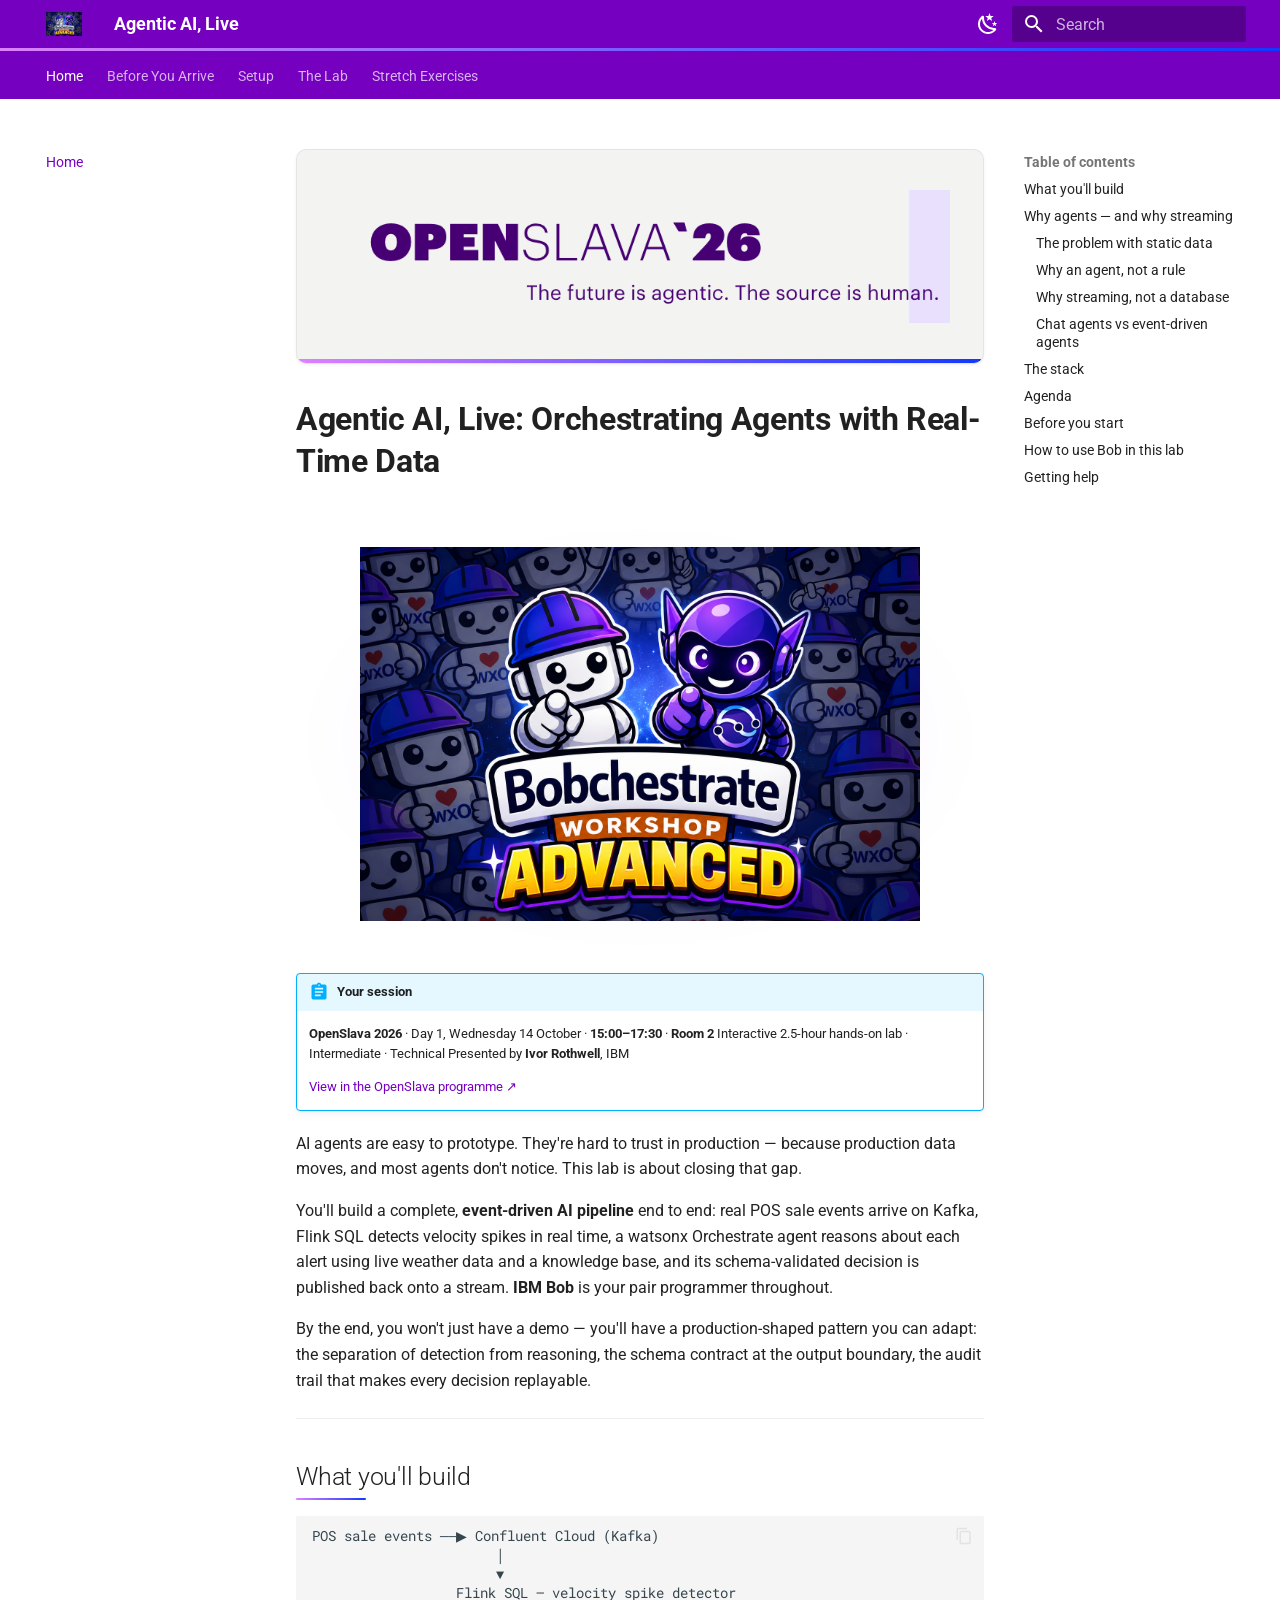
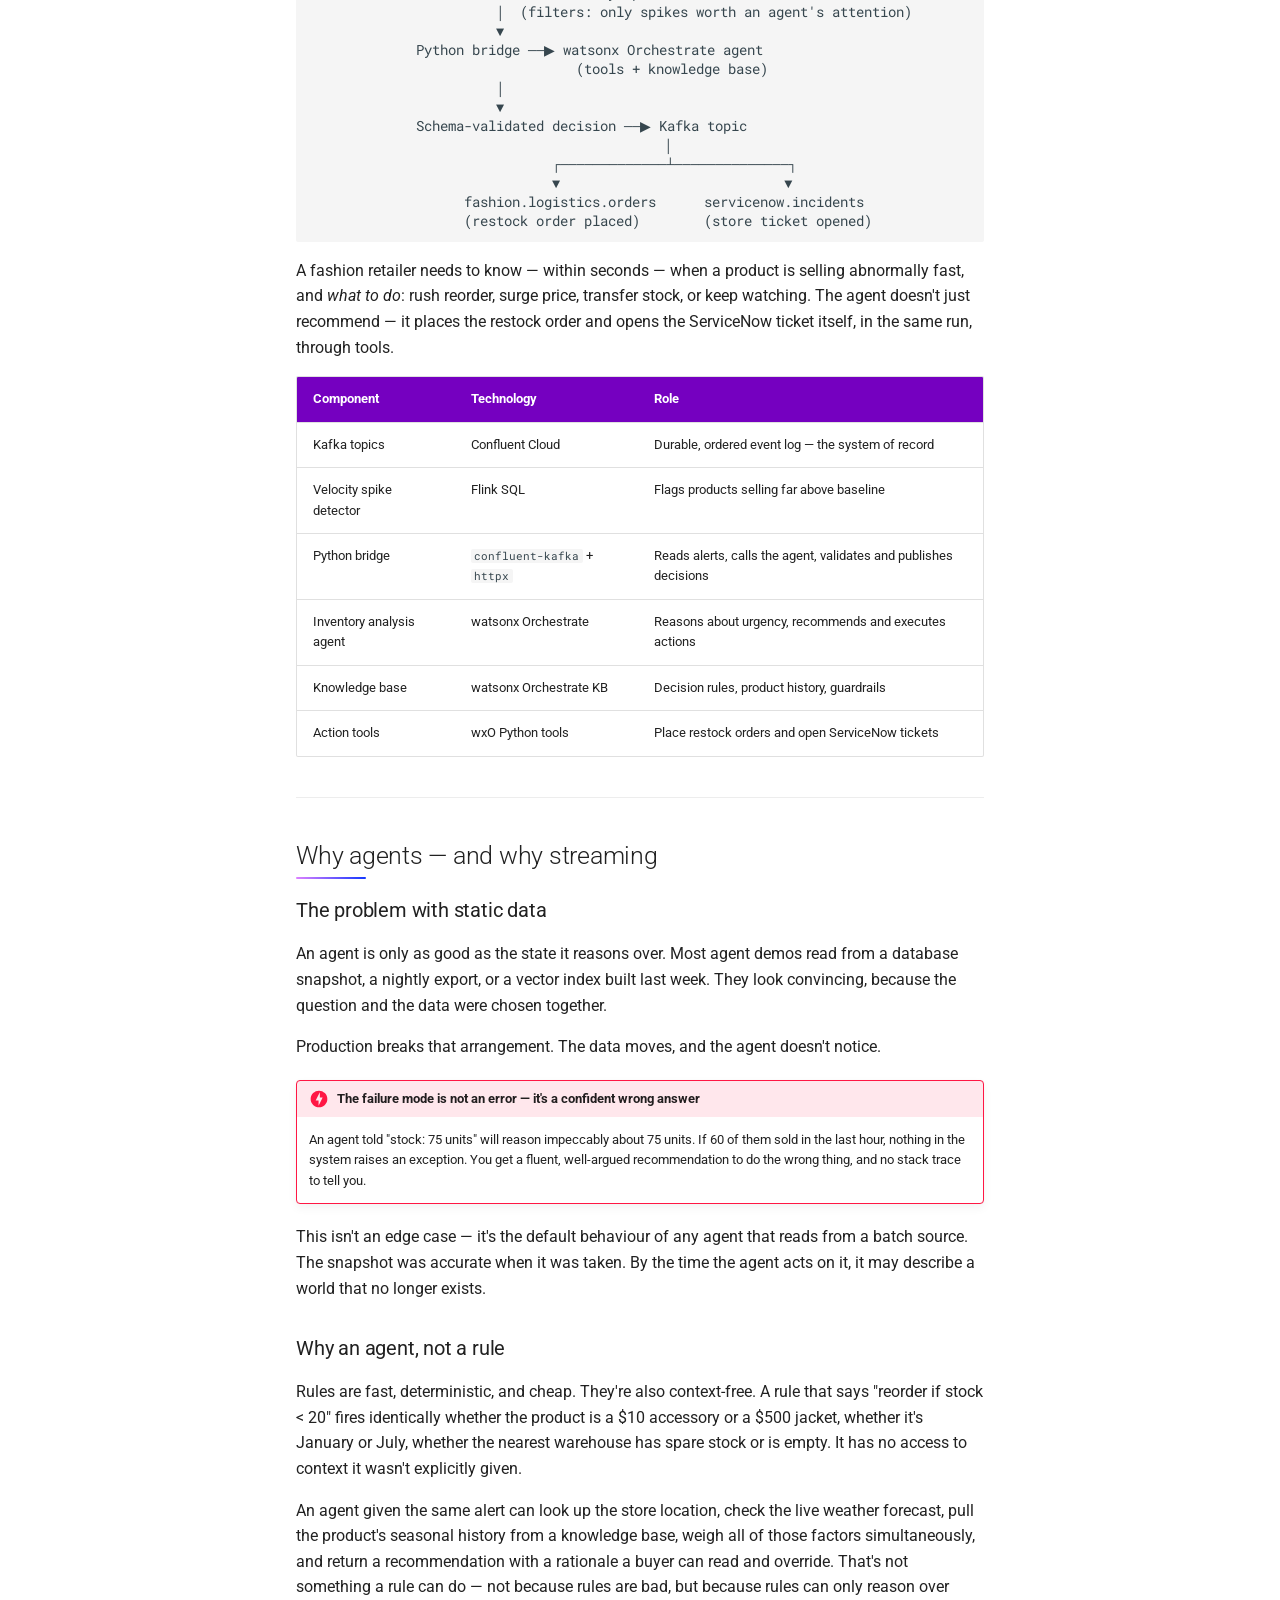
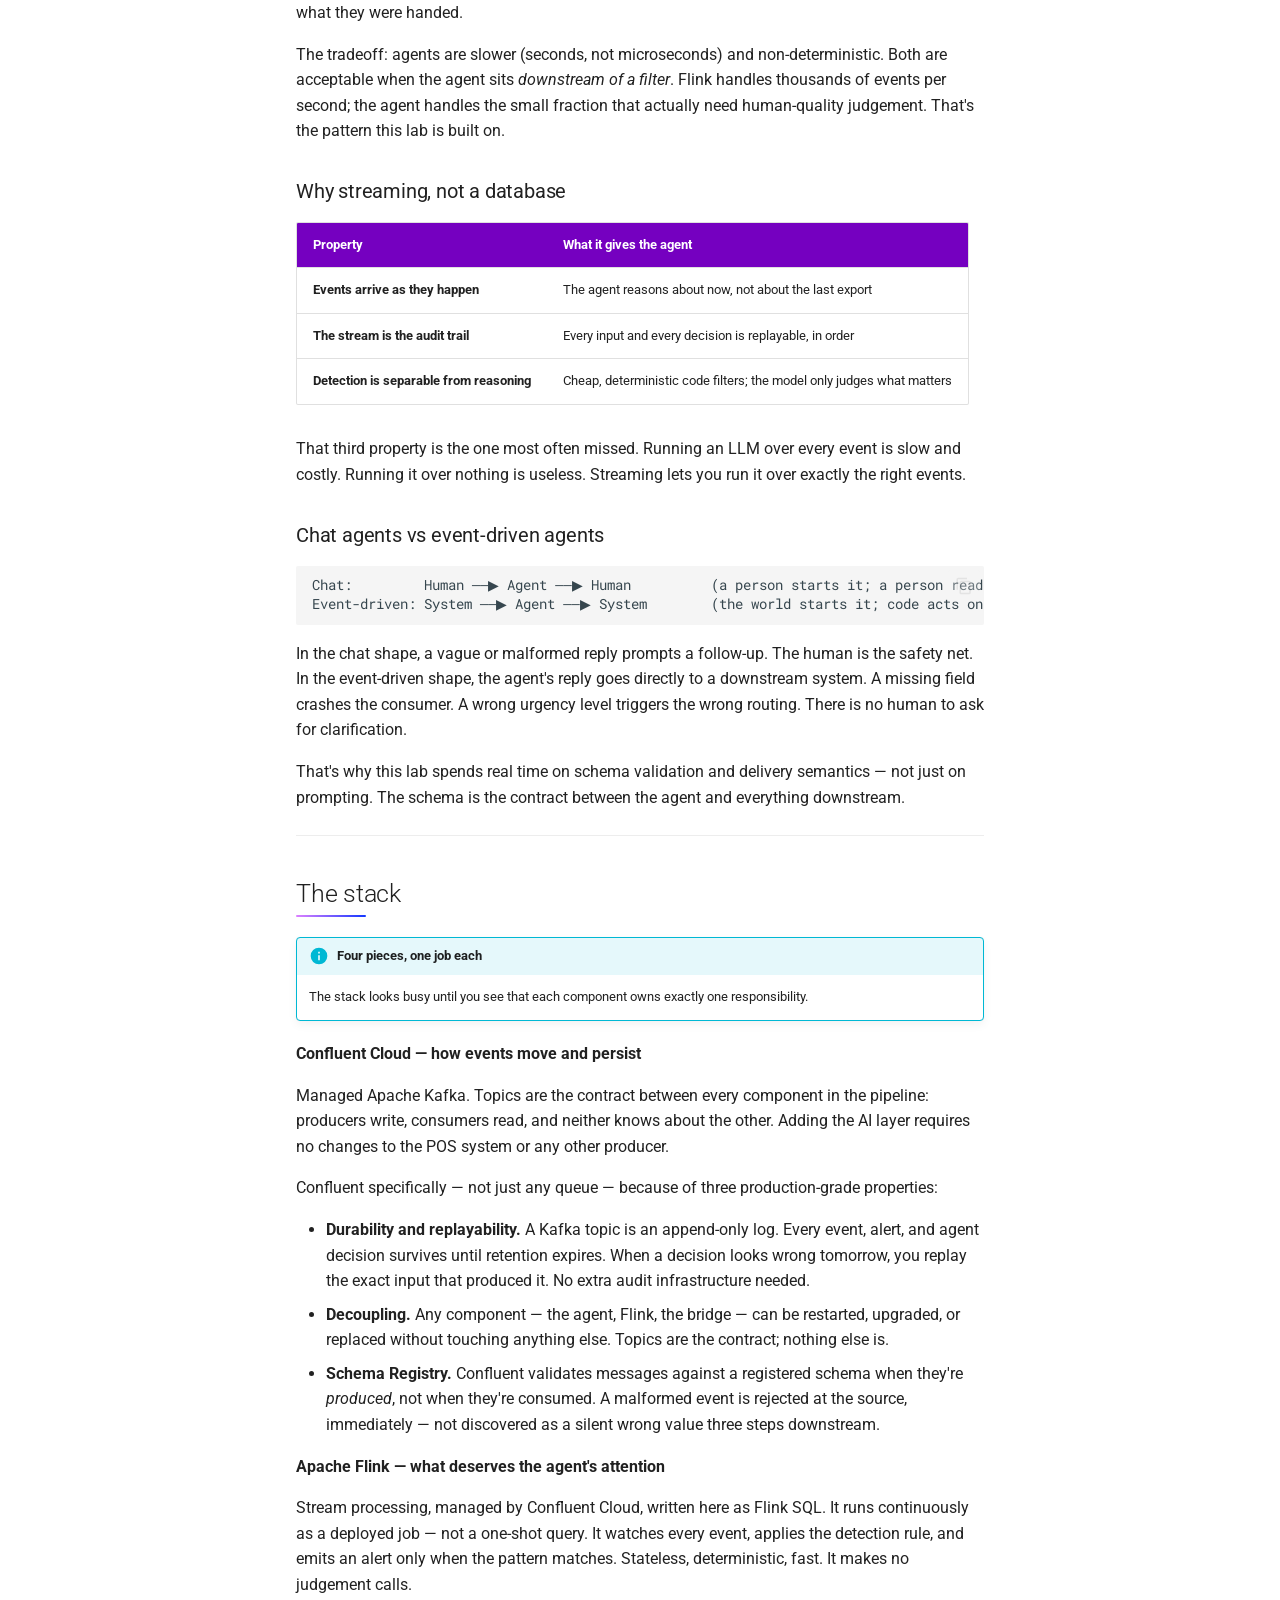
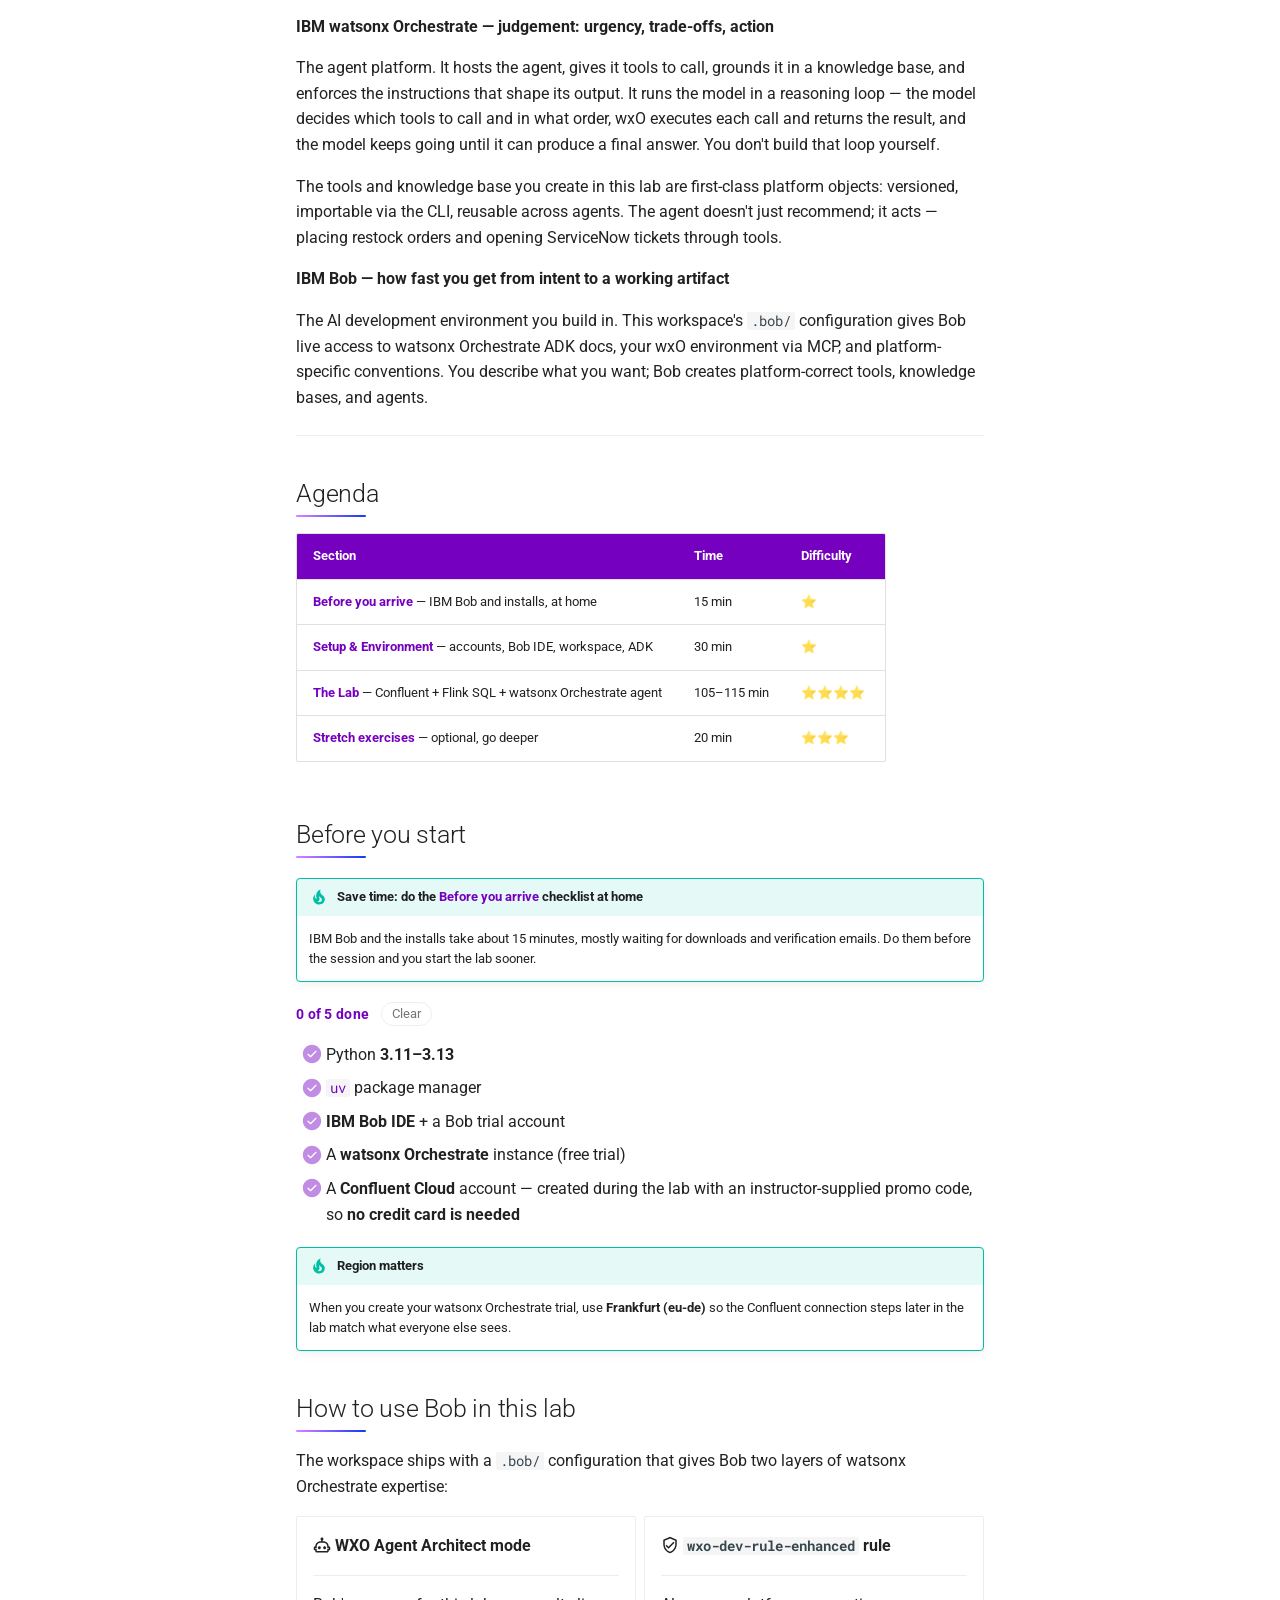
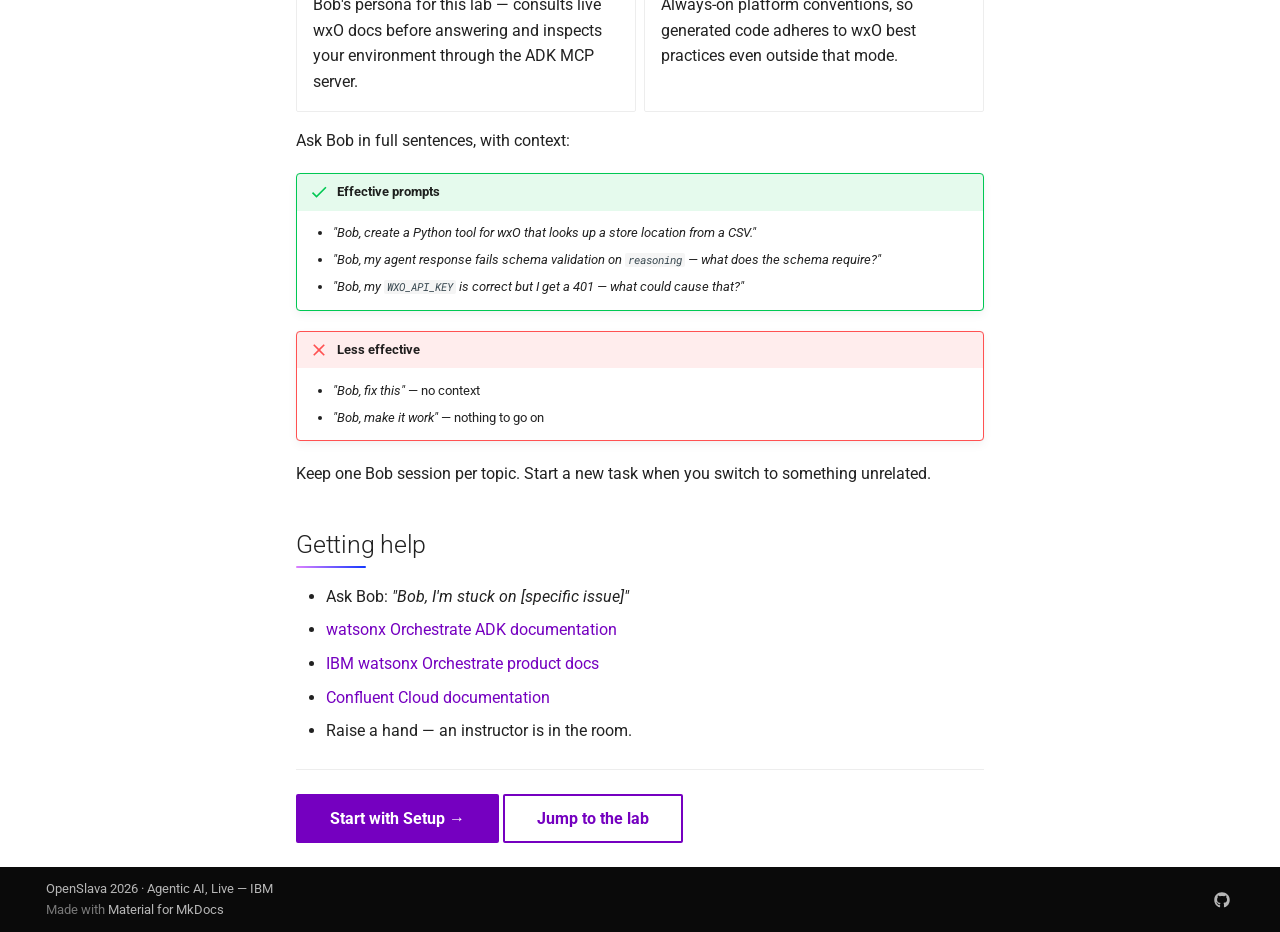
==== commit d1161f7e: "Deployed 41bed25 with MkDocs version: 1.6.1" ====
--- a/index.html
+++ b/index.html
@@ -1063,7 +1063,7 @@
 Confluent connection steps later in the lab match what everyone else sees.</p>
 </div>
 <h2 id="how-to-use-bob-in-this-lab">How to use Bob in this lab<a class="headerlink" href="#how-to-use-bob-in-this-lab" title="Permanent link">&para;</a></h2>
-<p>The workspace ships with a <code>.bob/</code> configuration that gives Bob three layers of watsonx
+<p>The workspace ships with a <code>.bob/</code> configuration that gives Bob two layers of watsonx
 Orchestrate expertise:</p>
 <div class="grid cards">
 <ul>
@@ -1076,11 +1076,6 @@
 <p><span class="twemoji"><svg xmlns="http://www.w3.org/2000/svg" viewBox="0 0 24 24"><path d="M21 11c0 5.55-3.84 10.74-9 12-5.16-1.26-9-6.45-9-12V5l9-4 9 4zm-9 10c3.75-1 7-5.46 7-9.78V6.3l-7-3.12L5 6.3v4.92C5 15.54 8.25 20 12 21m-2-4-4-4 1.41-1.41L10 14.17l6.59-6.59L18 9"/></svg></span> <strong><code>wxo-dev-rule-enhanced</code> rule</strong></p>
 <hr />
 <p>Always-on platform conventions, so generated code adheres to wxO best practices even outside that mode.</p>
-</li>
-<li>
-<p><span class="twemoji"><svg xmlns="http://www.w3.org/2000/svg" viewBox="0 0 24 24"><path d="M12 3 1 9l4 2.18v6L12 21l7-3.82v-6l2-1.09V17h2V9zm6.82 6L12 12.72 5.18 9 12 5.28zM17 16l-5 2.72L7 16v-3.73L12 15l5-2.73z"/></svg></span> <strong><code>wxo-langgraph</code> skill</strong></p>
-<hr />
-<p>Deep, on-demand reference knowledge that activates automatically when the topic matches.</p>
 </li>
 </ul>
 </div>
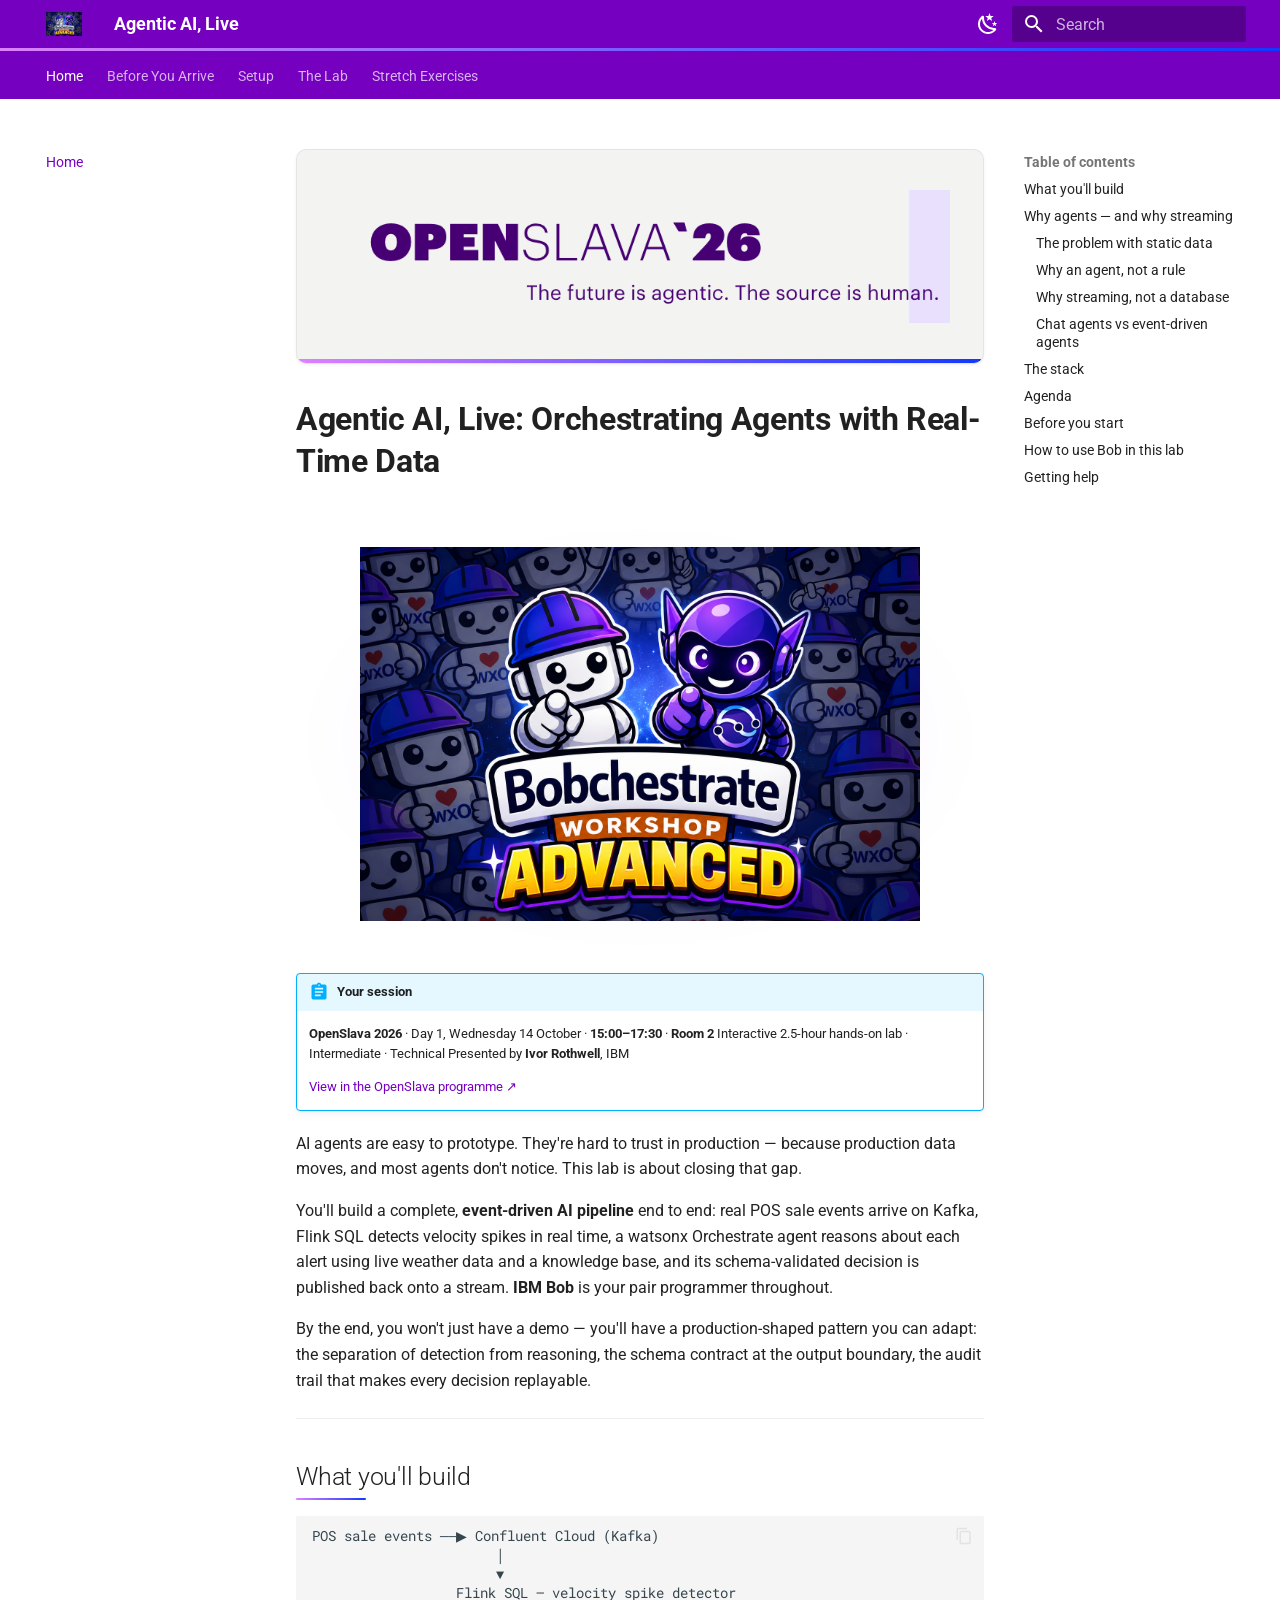
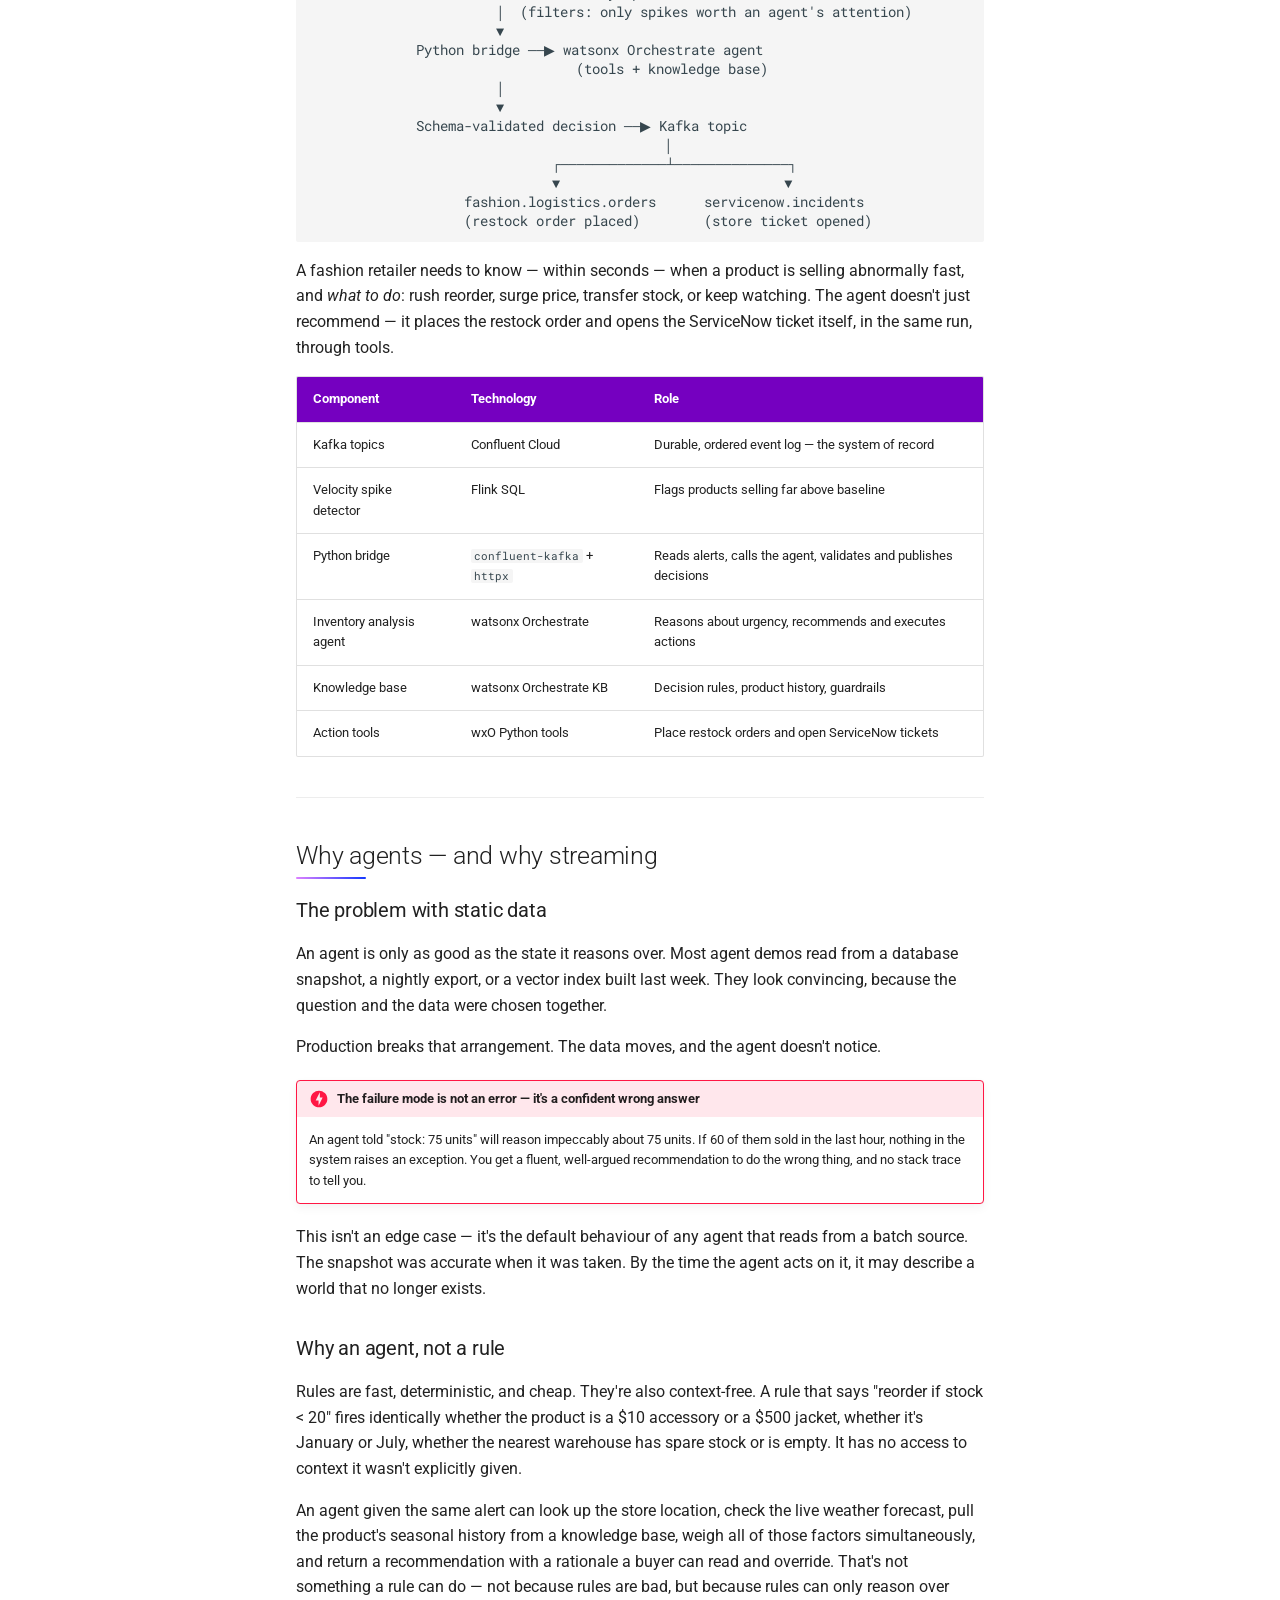
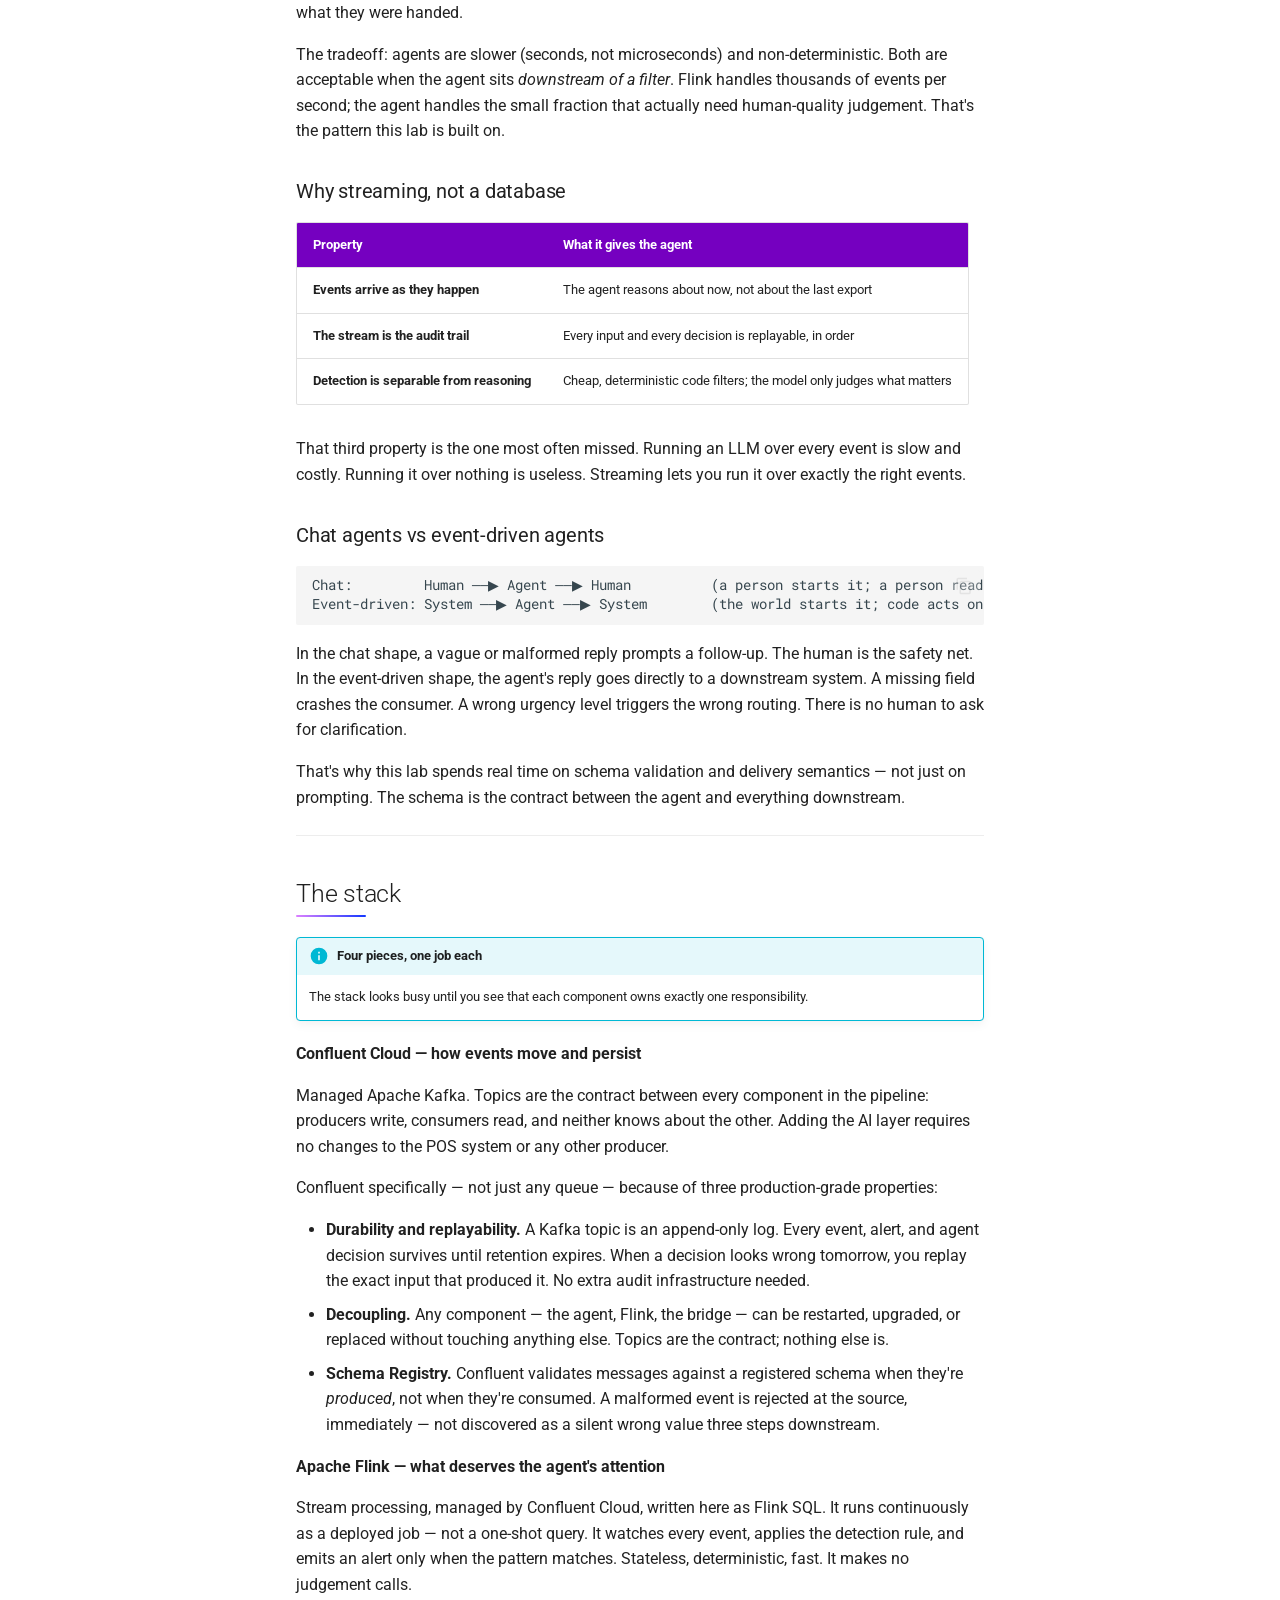
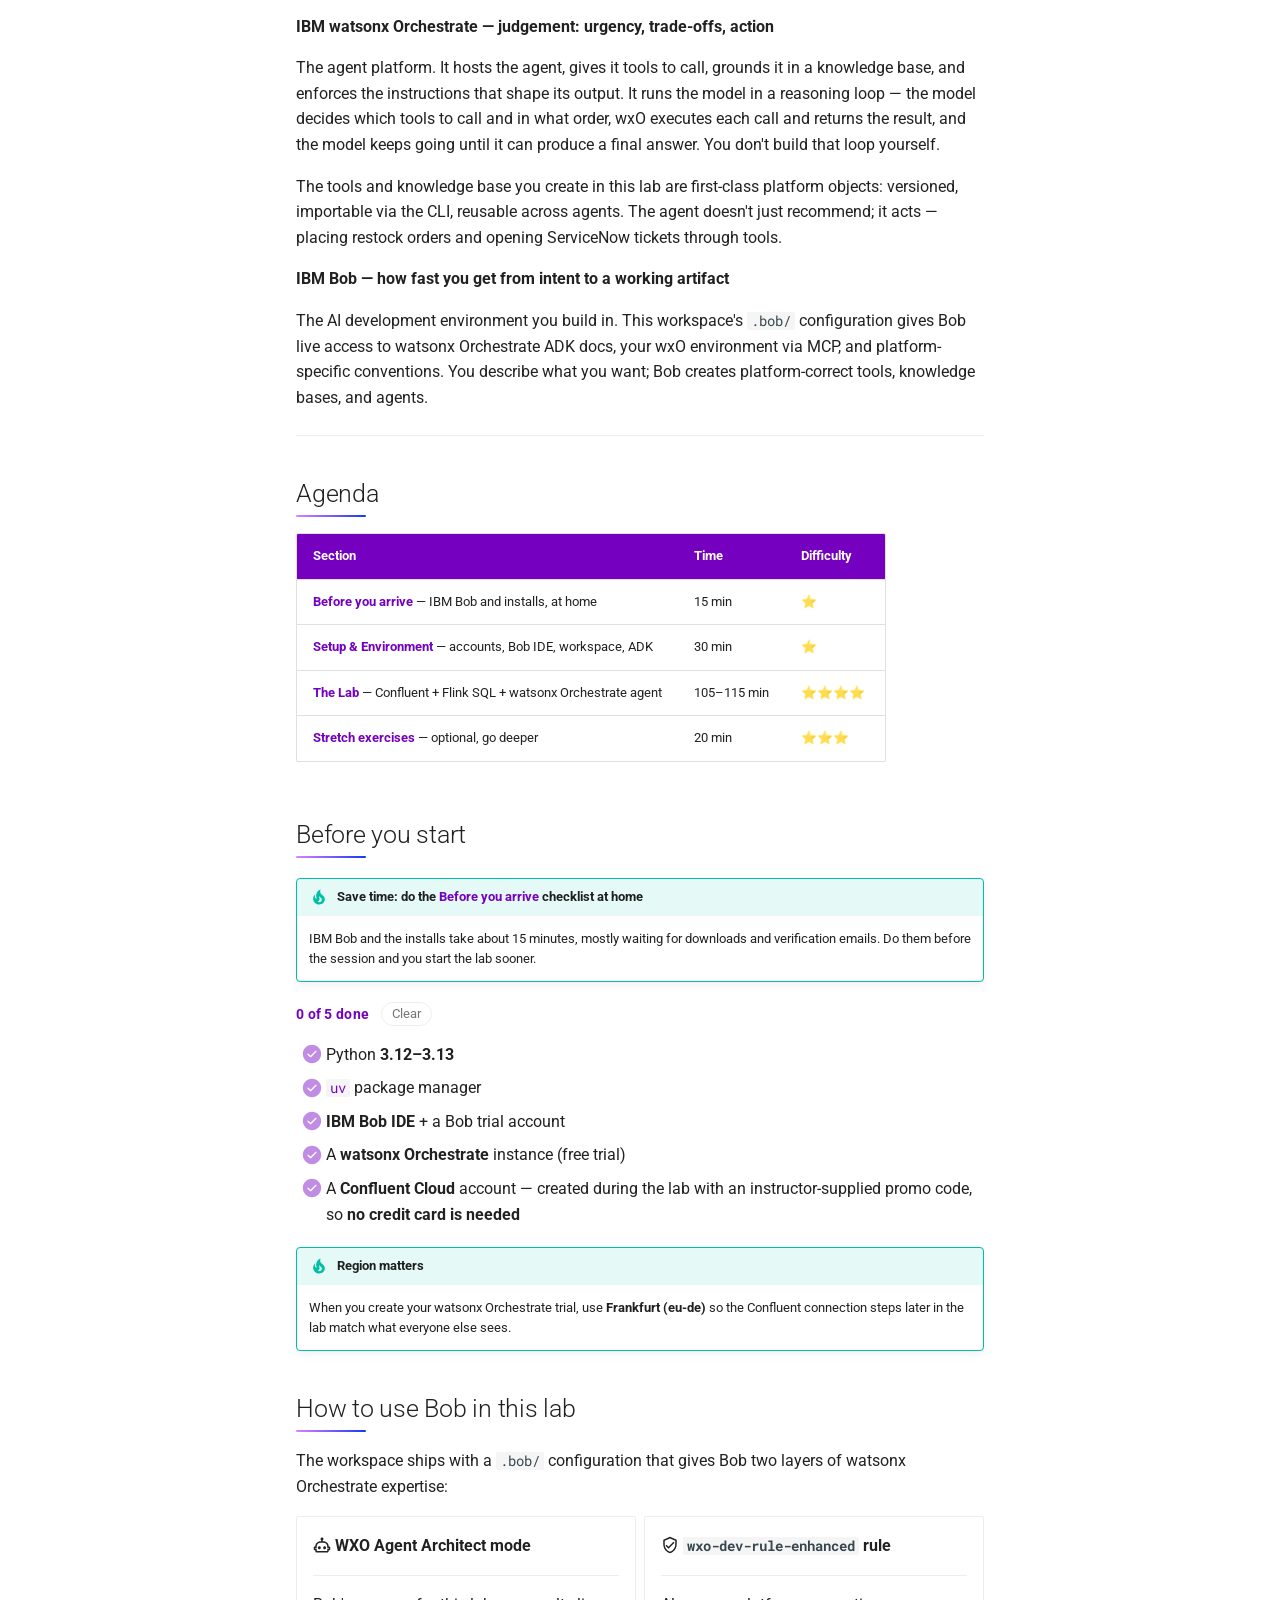
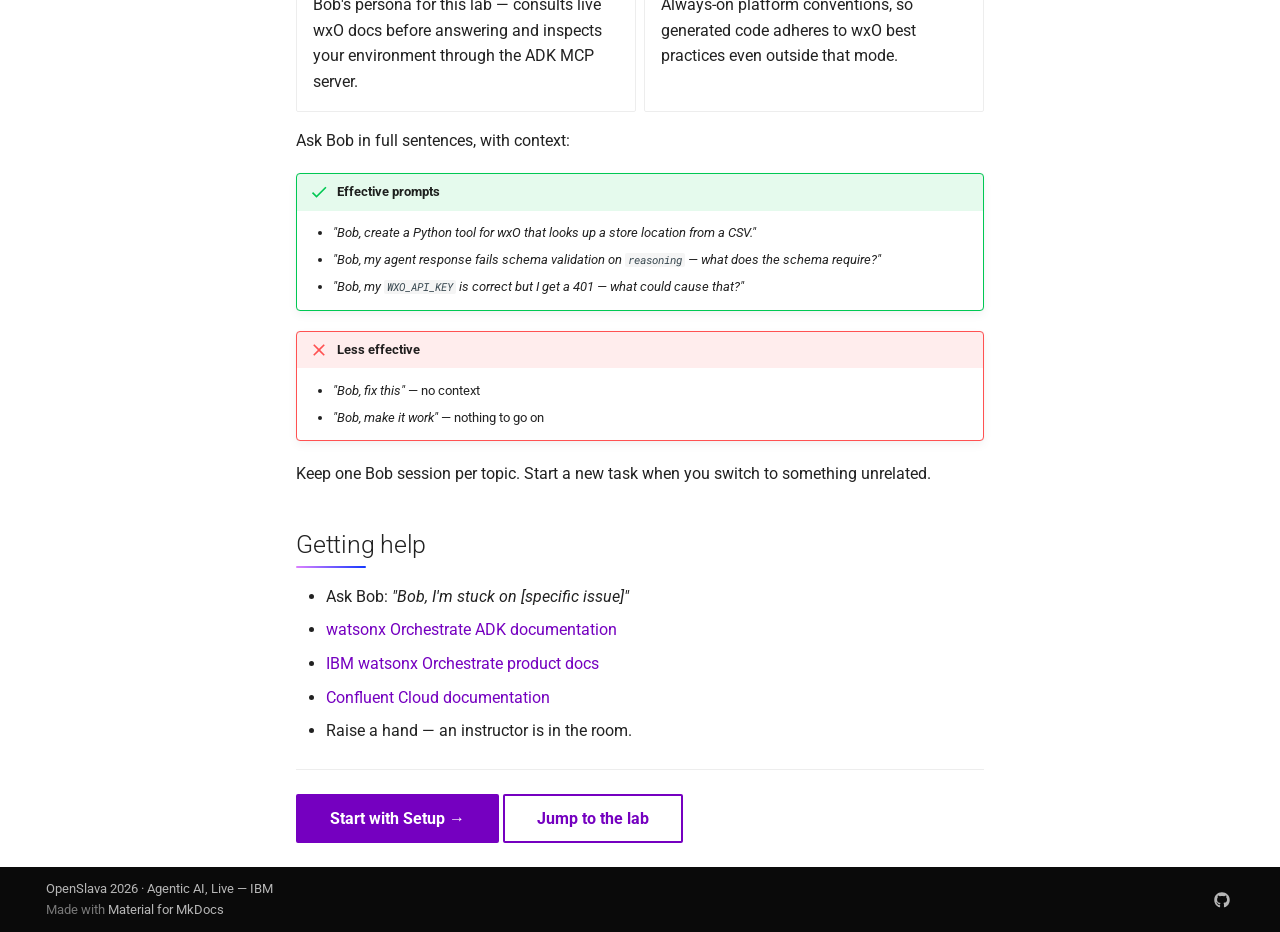
==== commit bf94d4c6: "Deployed d2191c8 with MkDocs version: 1.6.1" ====
--- a/index.html
+++ b/index.html
@@ -1051,7 +1051,7 @@
 verification emails. Do them before the session and you start the lab sooner.</p>
 </div>
 <ul class="task-list">
-<li class="task-list-item"><label class="task-list-control"><input type="checkbox" disabled/><span class="task-list-indicator"></span></label> Python <strong>3.11–3.13</strong></li>
+<li class="task-list-item"><label class="task-list-control"><input type="checkbox" disabled/><span class="task-list-indicator"></span></label> Python <strong>3.12–3.13</strong></li>
 <li class="task-list-item"><label class="task-list-control"><input type="checkbox" disabled/><span class="task-list-indicator"></span></label> <a href="https://docs.astral.sh/uv/"><code>uv</code></a> package manager</li>
 <li class="task-list-item"><label class="task-list-control"><input type="checkbox" disabled/><span class="task-list-indicator"></span></label> <strong>IBM Bob IDE</strong> + a Bob trial account</li>
 <li class="task-list-item"><label class="task-list-control"><input type="checkbox" disabled/><span class="task-list-indicator"></span></label> A <strong>watsonx Orchestrate</strong> instance (free trial)</li>
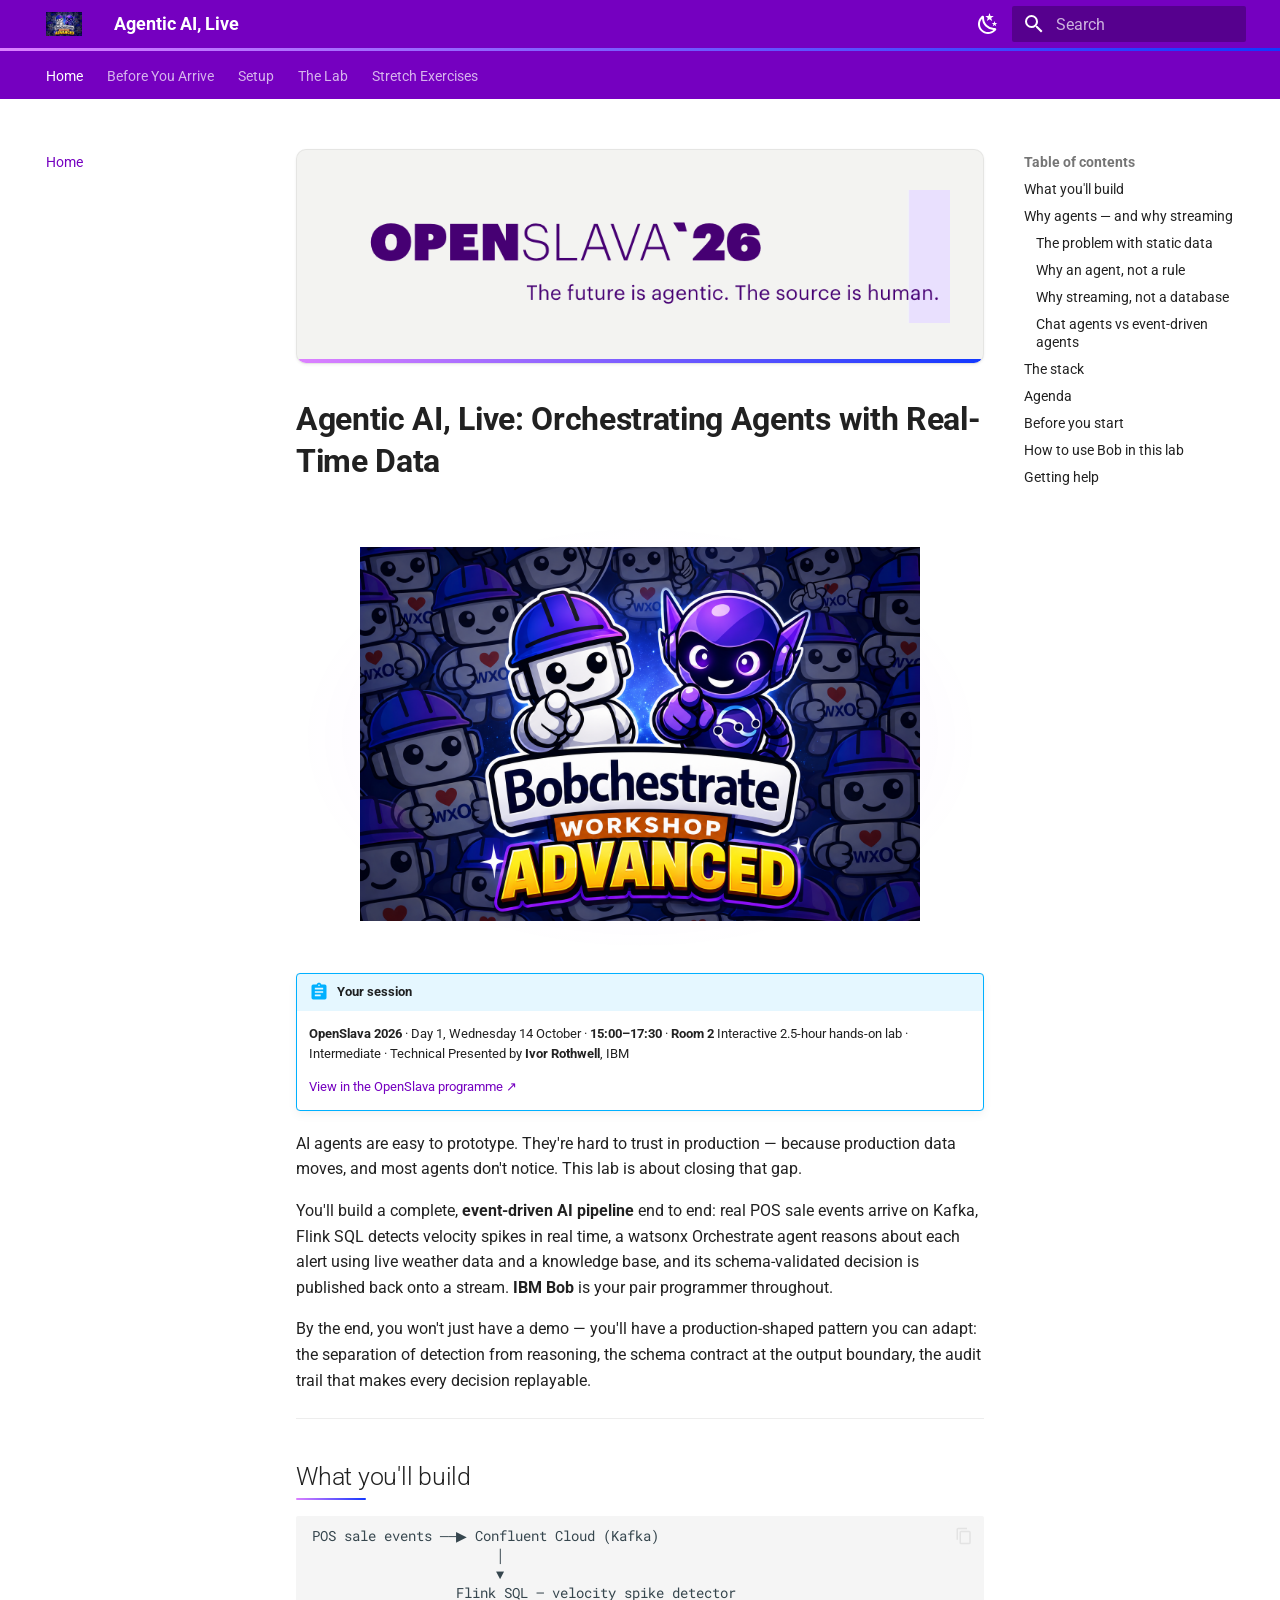
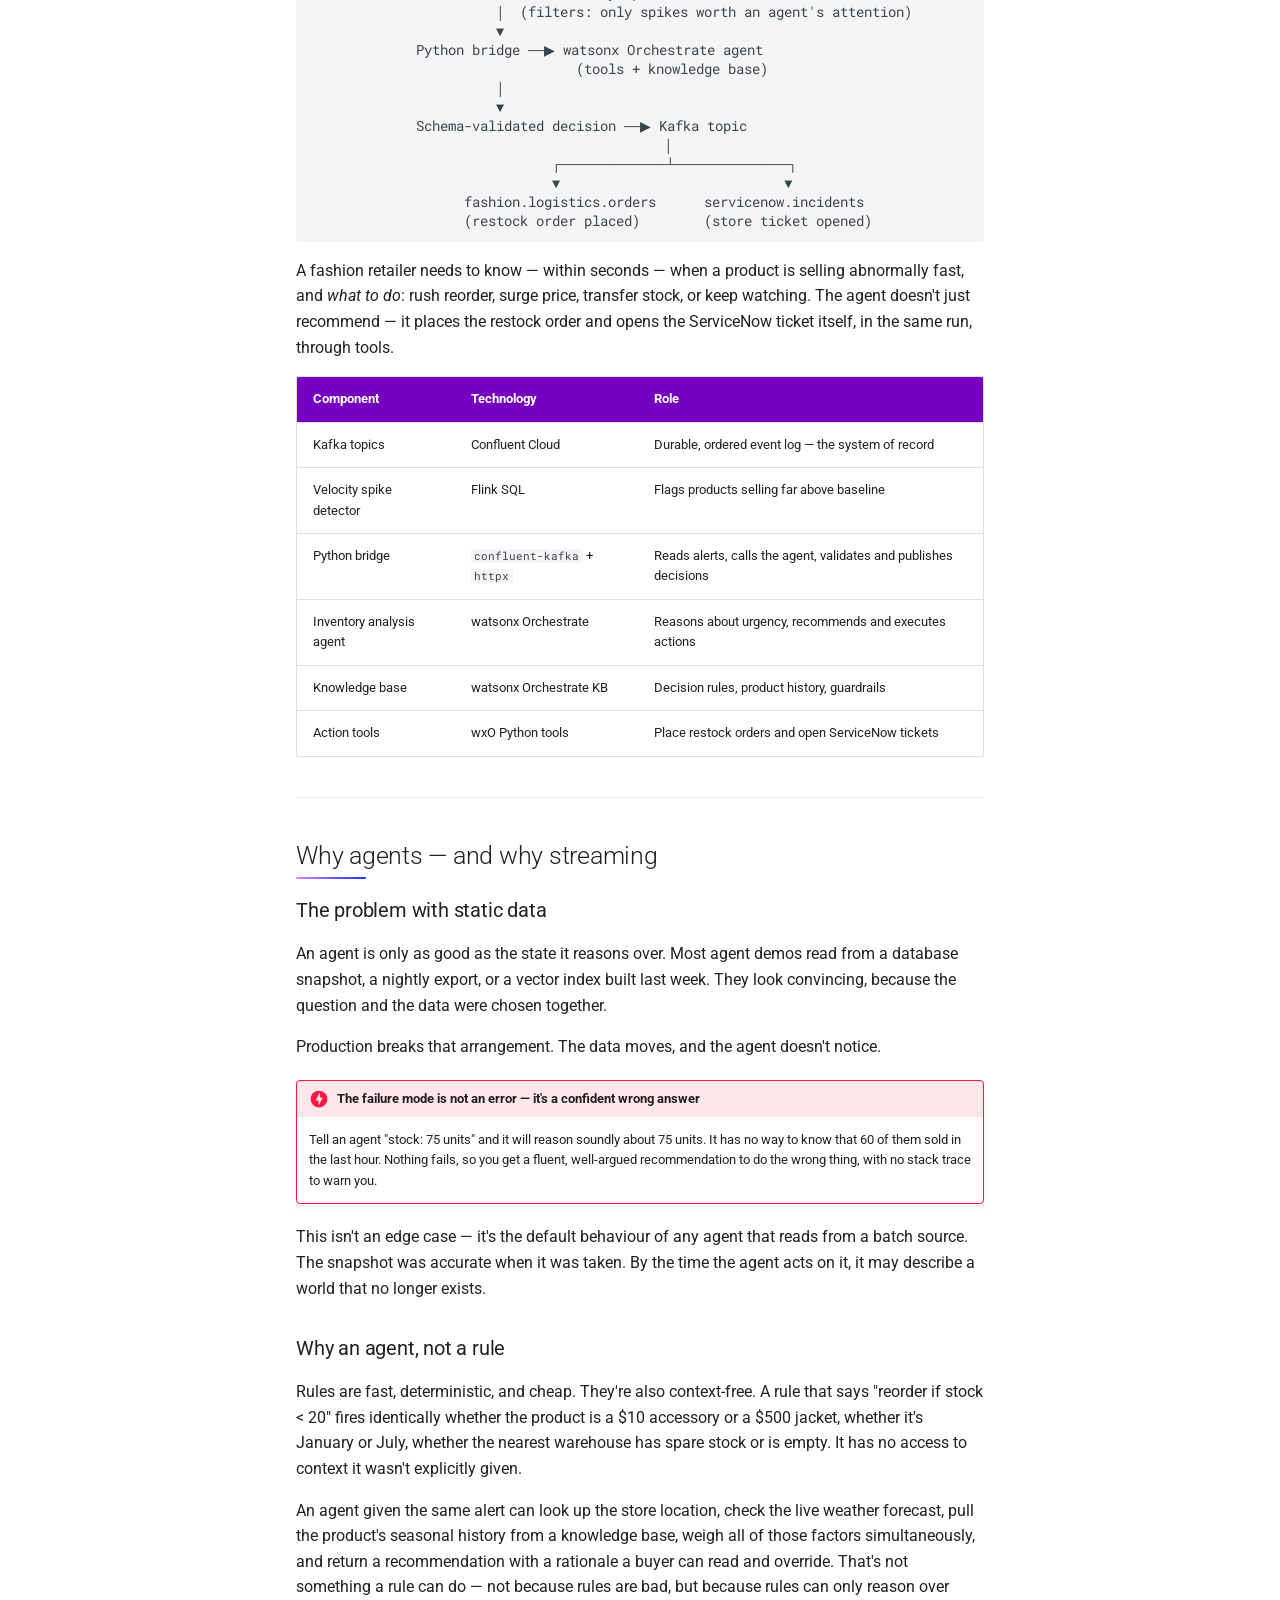
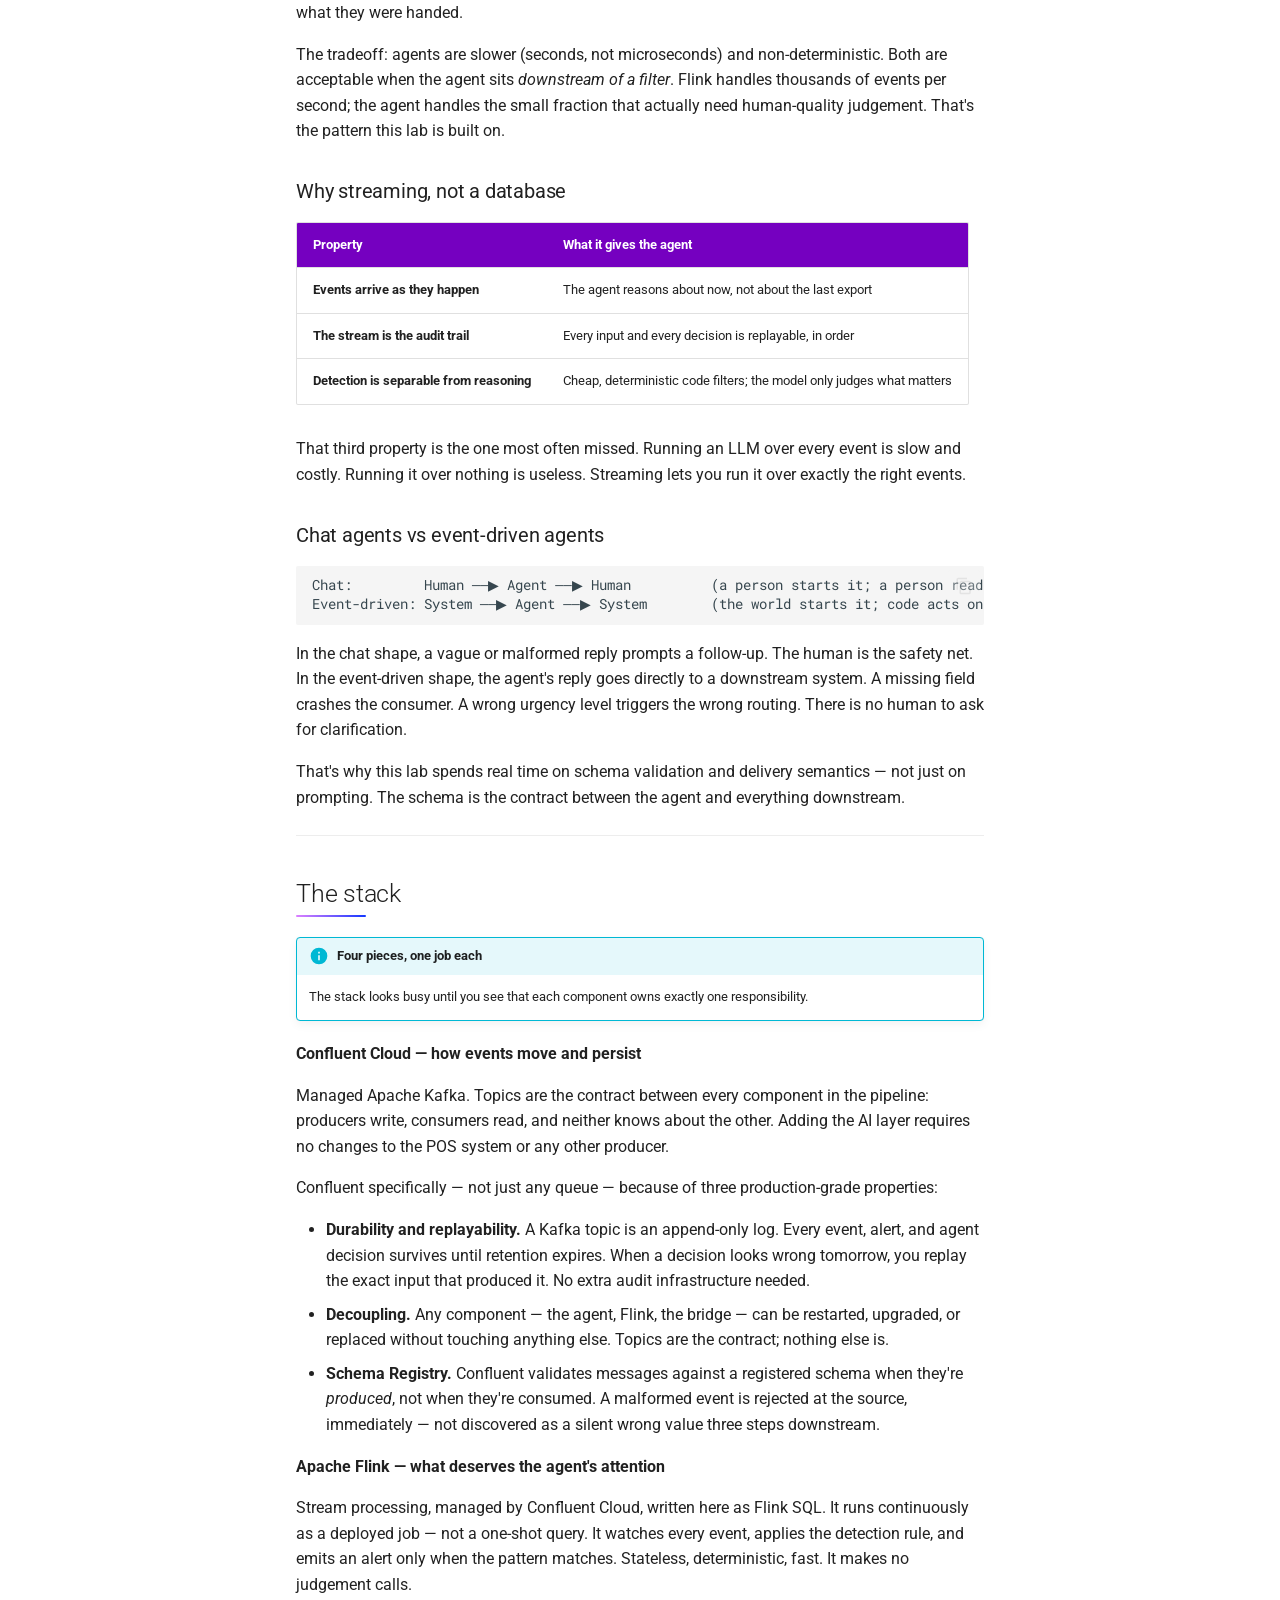
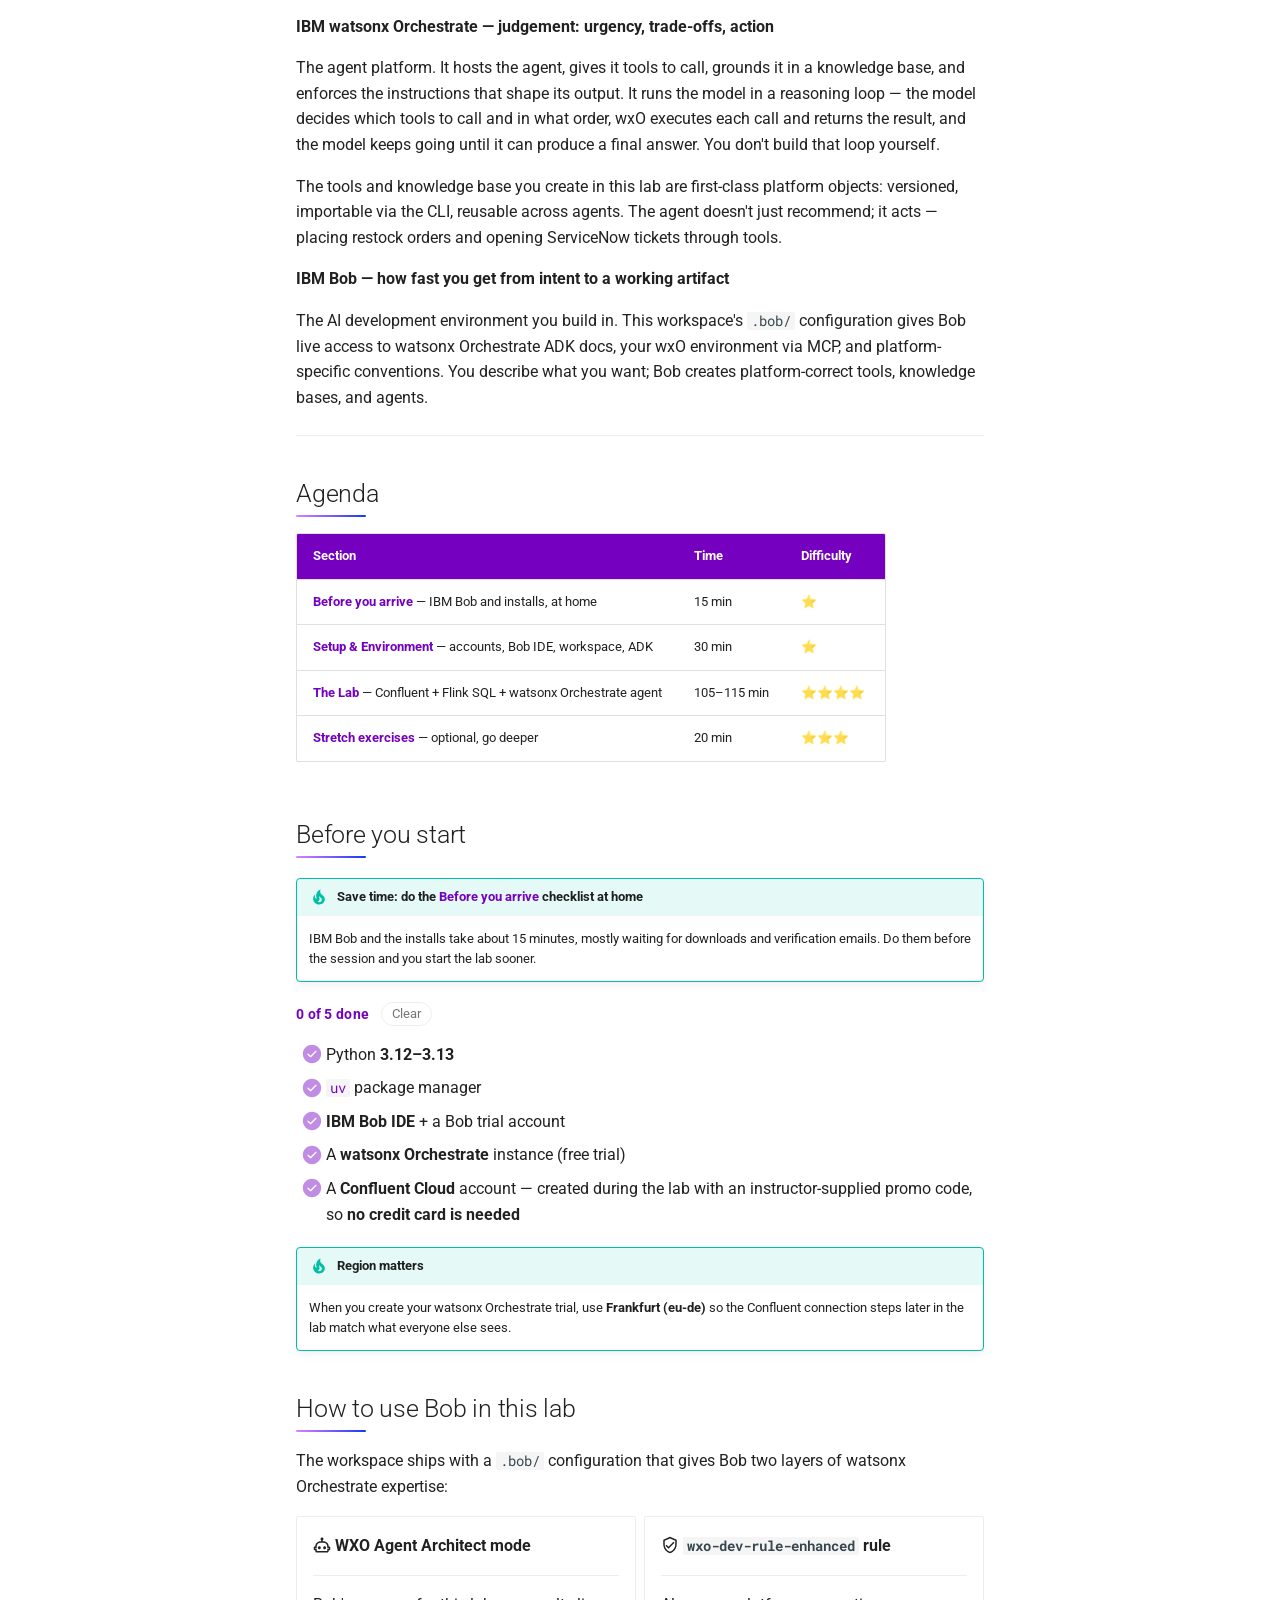
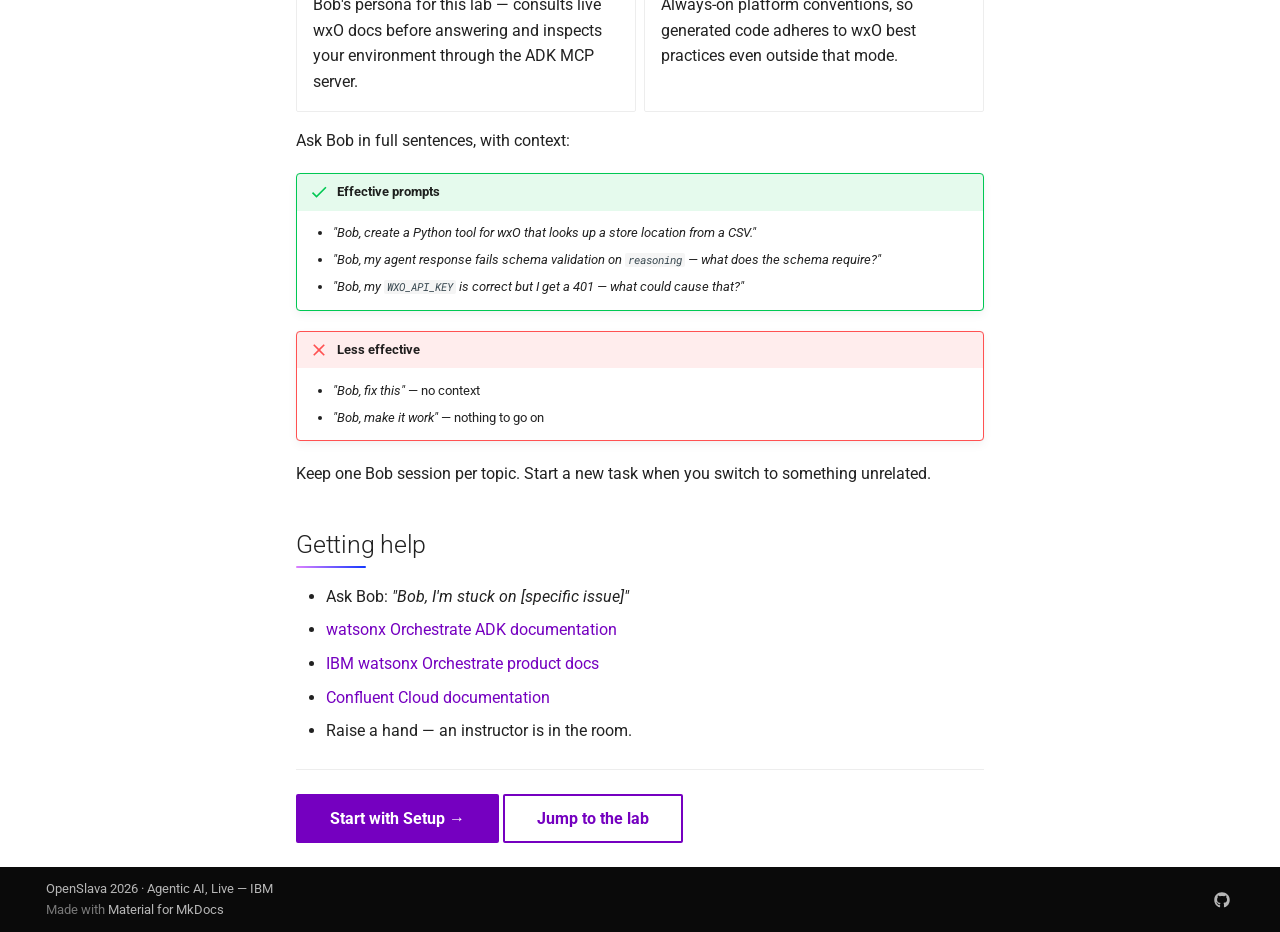
==== commit 4642d769: "Deployed 0de23d9 with MkDocs version: 1.6.1" ====
--- a/index.html
+++ b/index.html
@@ -914,9 +914,9 @@
 <p>Production breaks that arrangement. The data moves, and the agent doesn't notice.</p>
 <div class="admonition danger">
 <p class="admonition-title">The failure mode is not an error — it's a confident wrong answer</p>
-<p>An agent told "stock: 75 units" will reason impeccably about 75 units. If 60 of them
-sold in the last hour, nothing in the system raises an exception. You get a fluent,
-well-argued recommendation to do the wrong thing, and no stack trace to tell you.</p>
+<p>Tell an agent "stock: 75 units" and it will reason soundly about 75 units. It has no
+way to know that 60 of them sold in the last hour. Nothing fails, so you get a fluent,
+well-argued recommendation to do the wrong thing, with no stack trace to warn you.</p>
 </div>
 <p>This isn't an edge case — it's the default behaviour of any agent that reads from a batch
 source. The snapshot was accurate when it was taken. By the time the agent acts on it,
